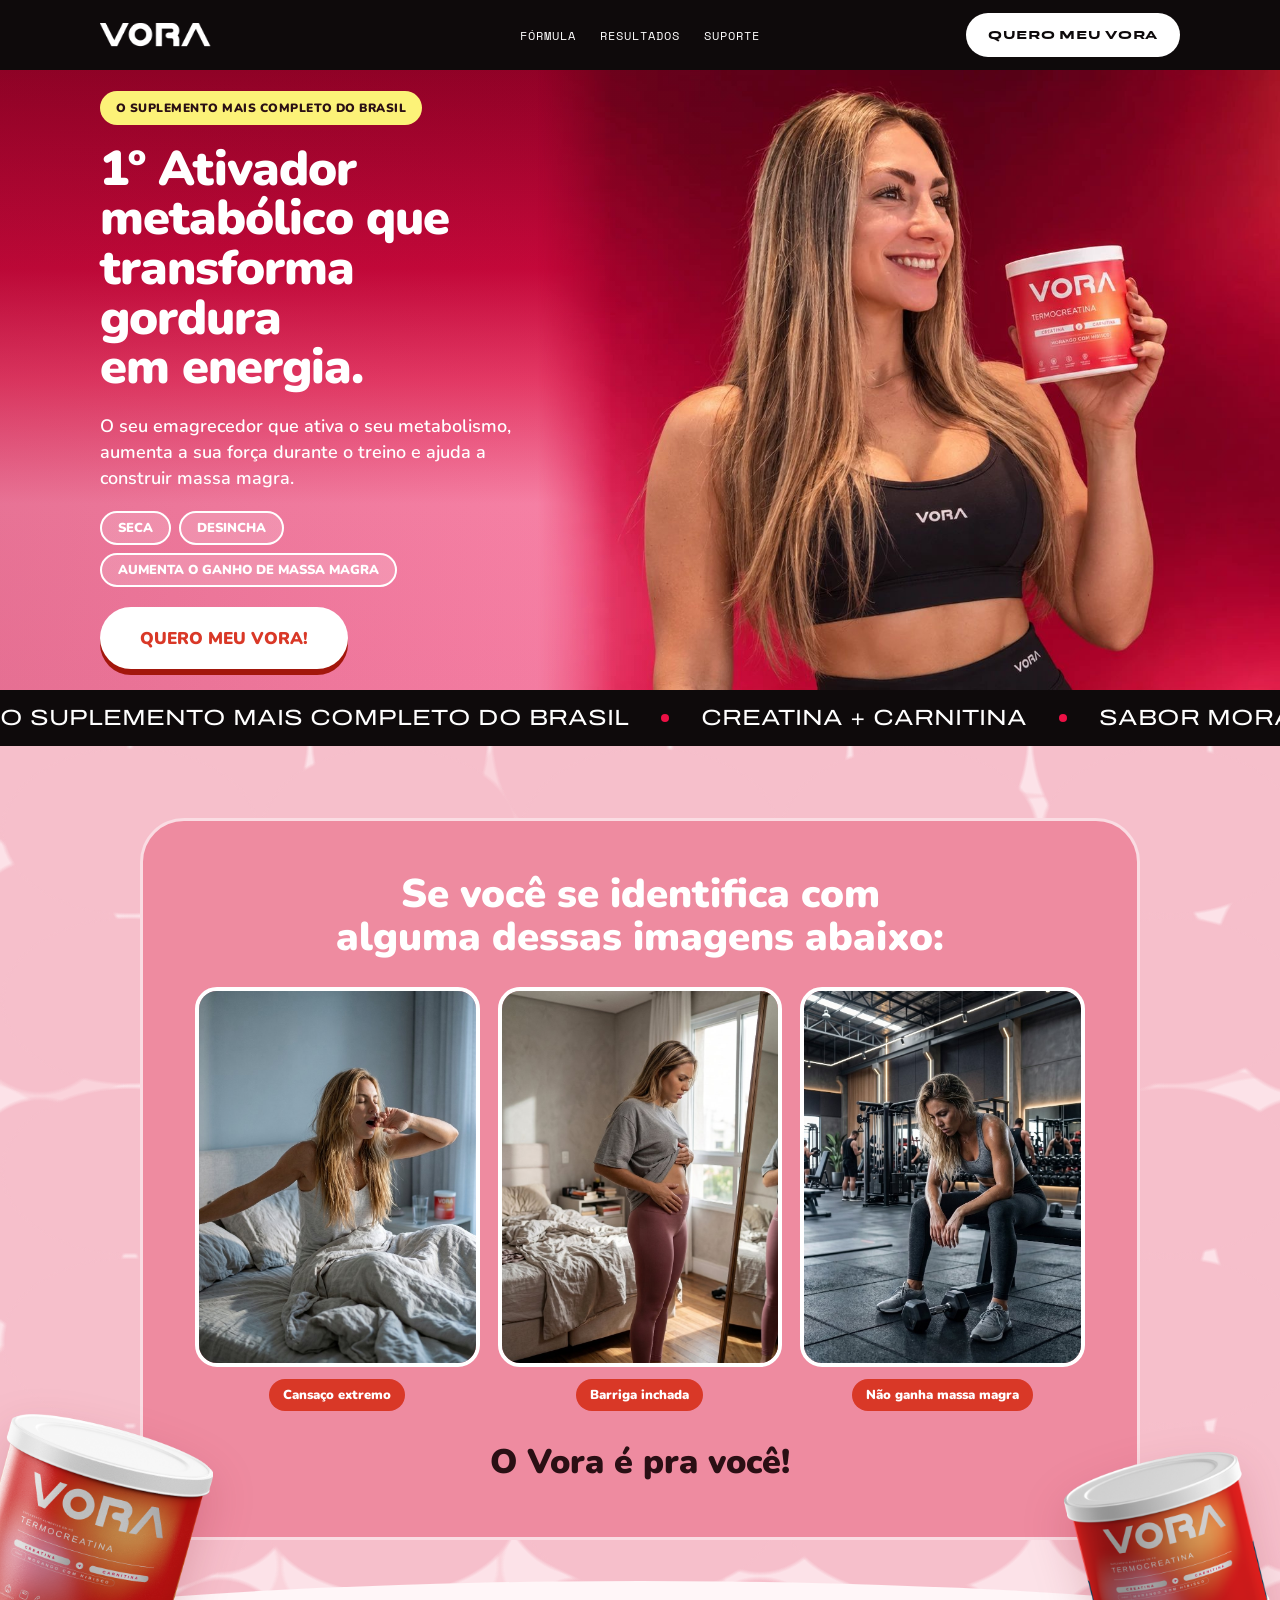
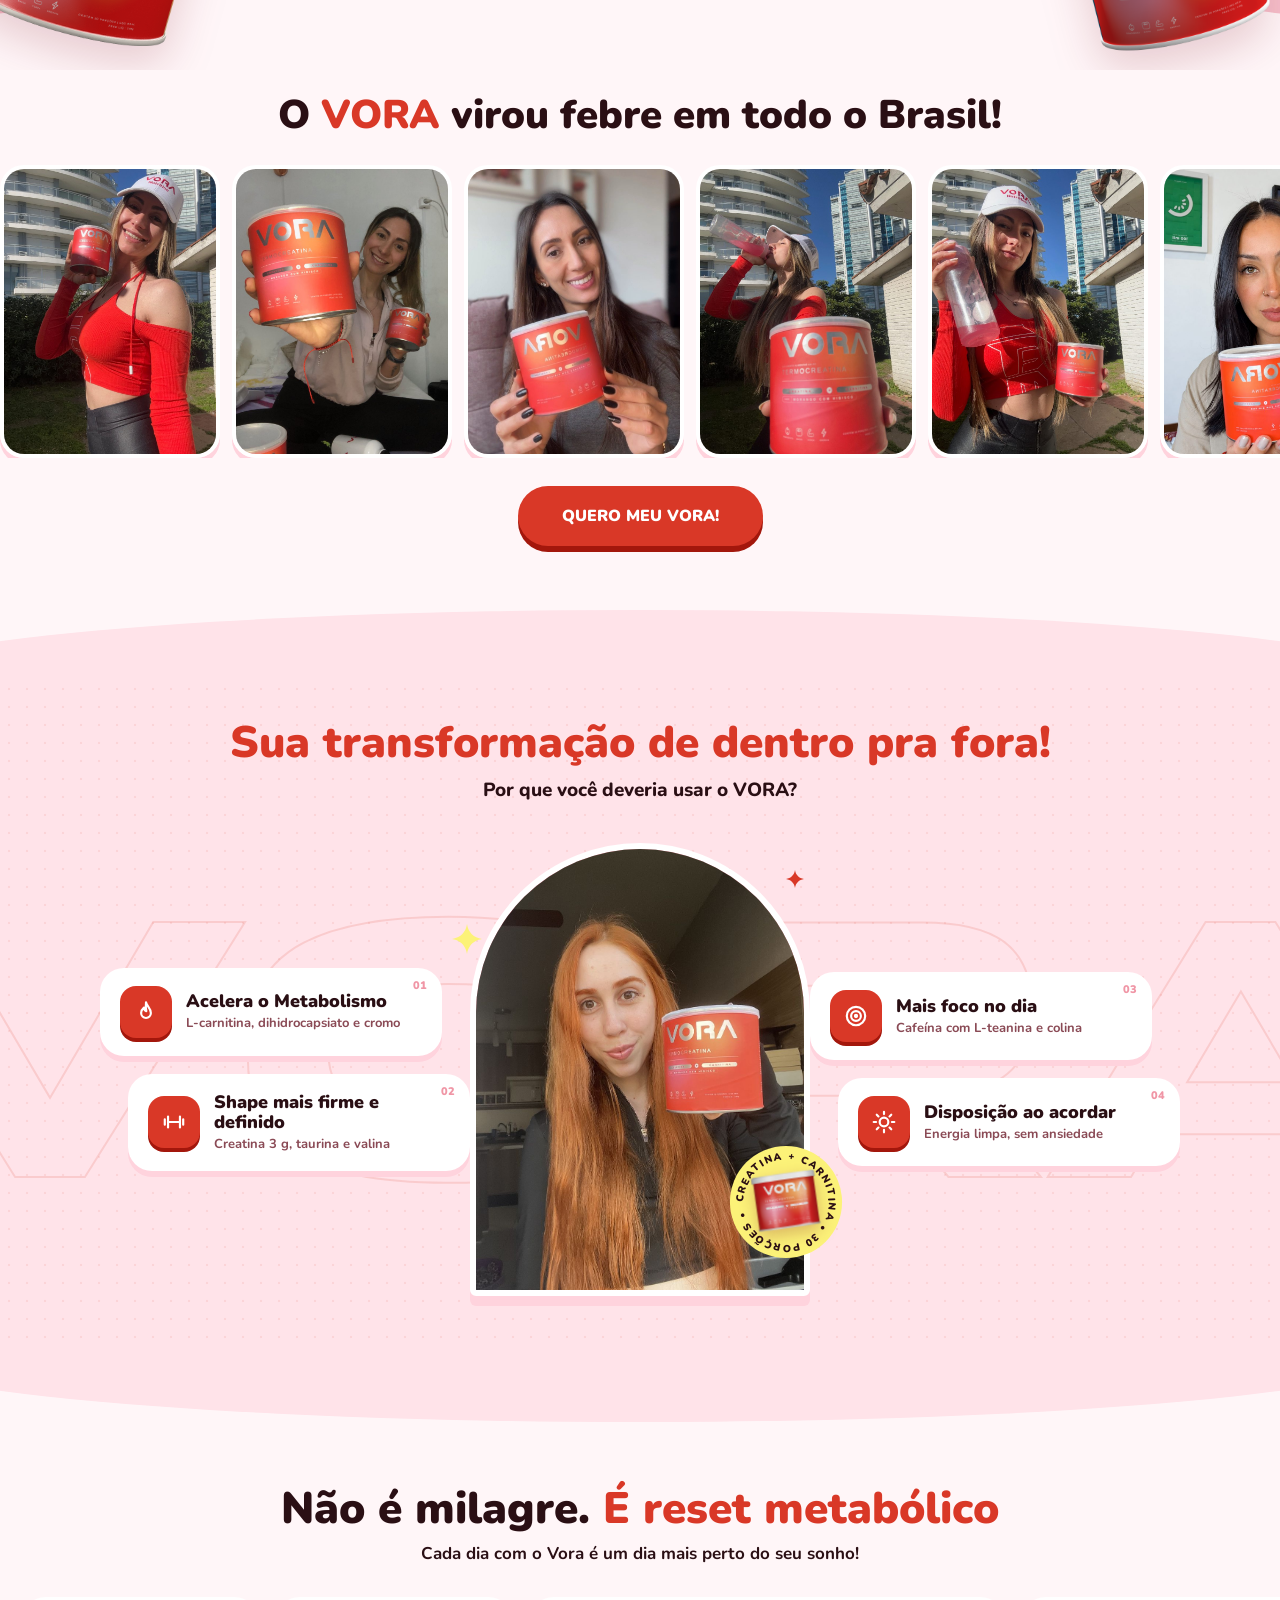
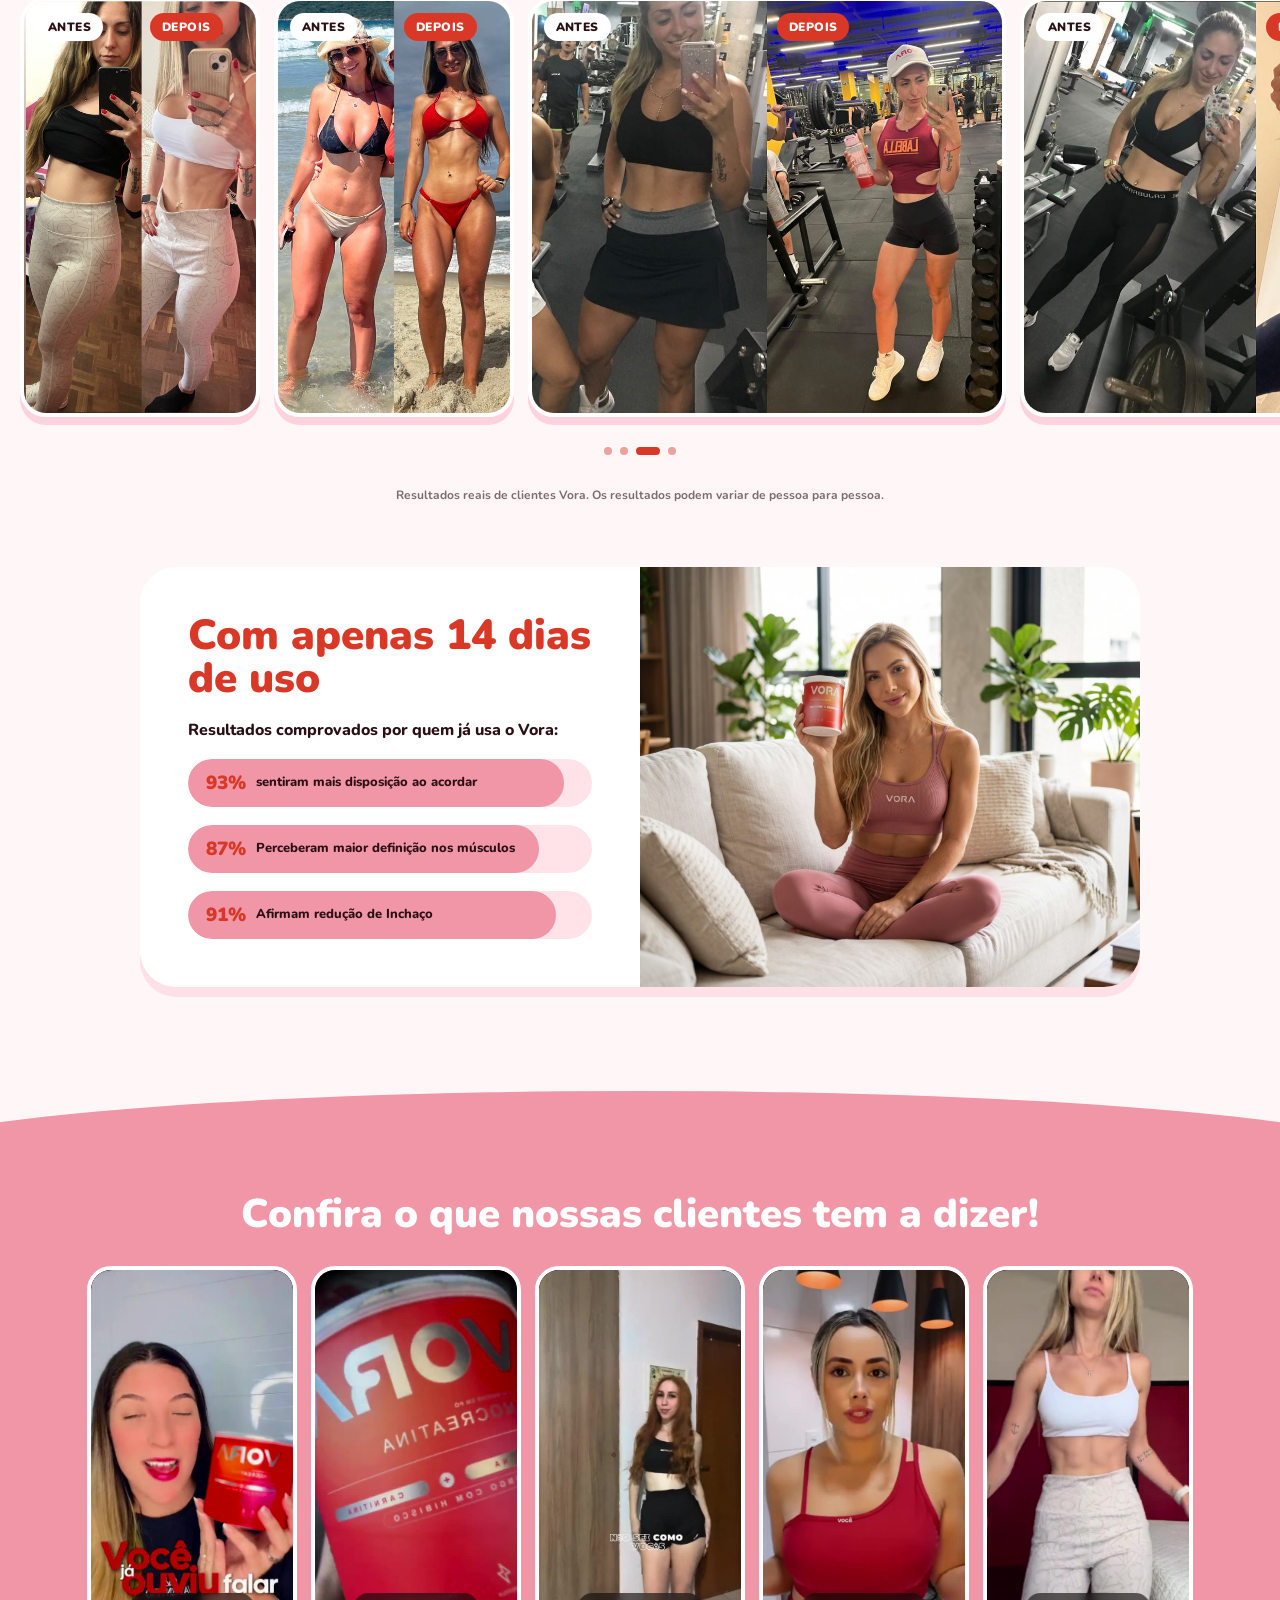
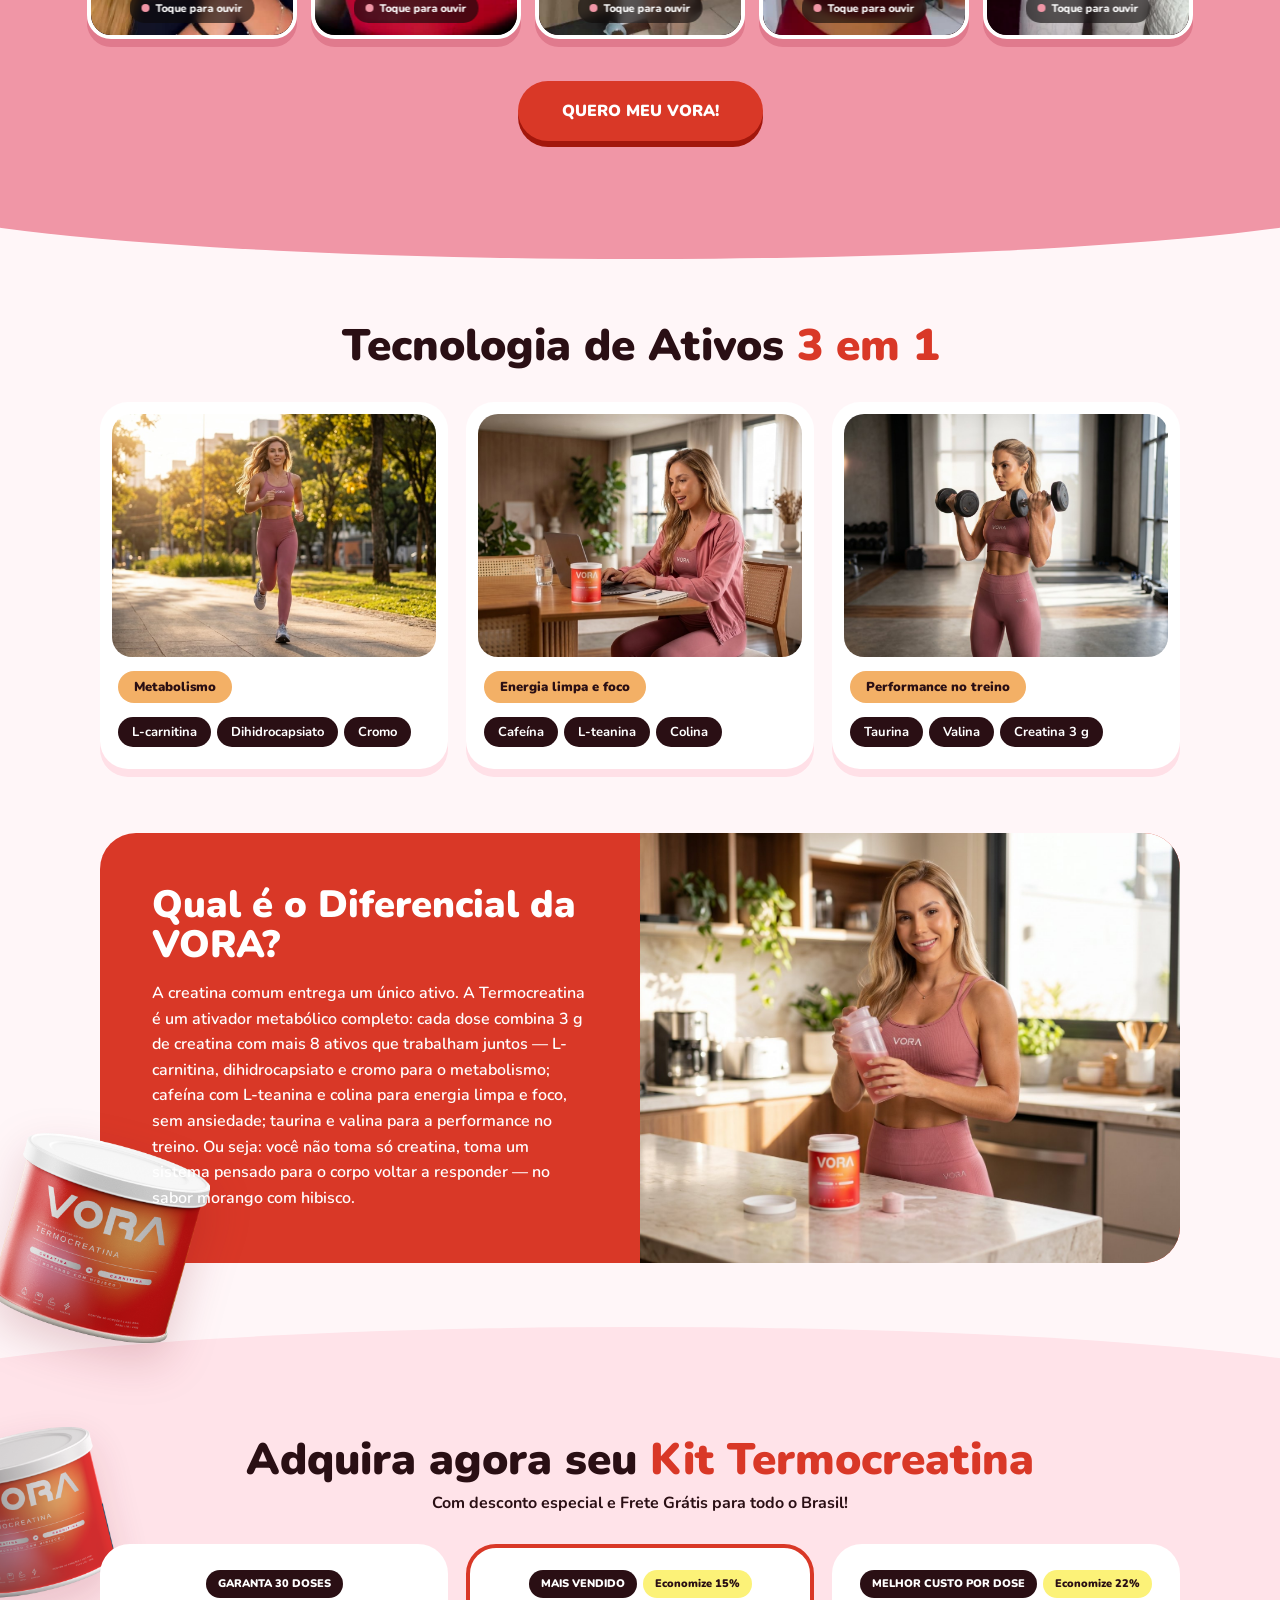
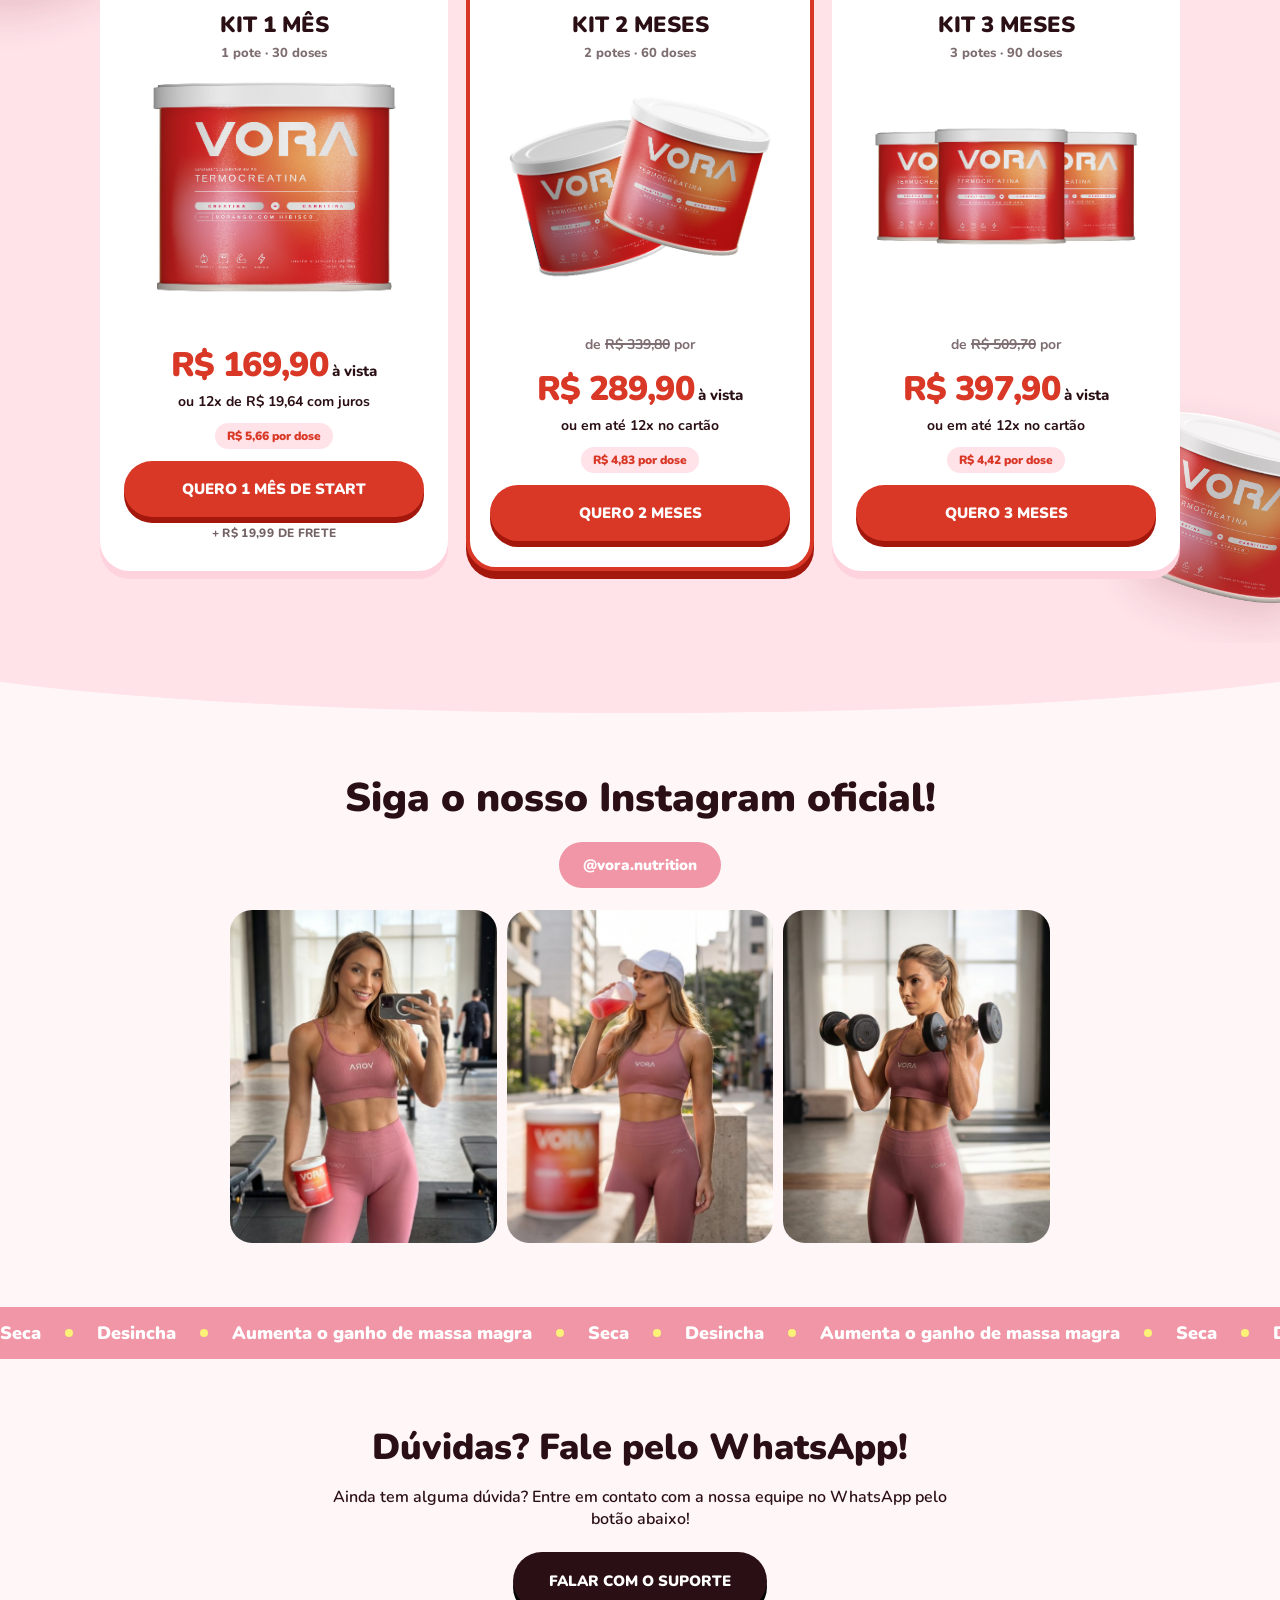
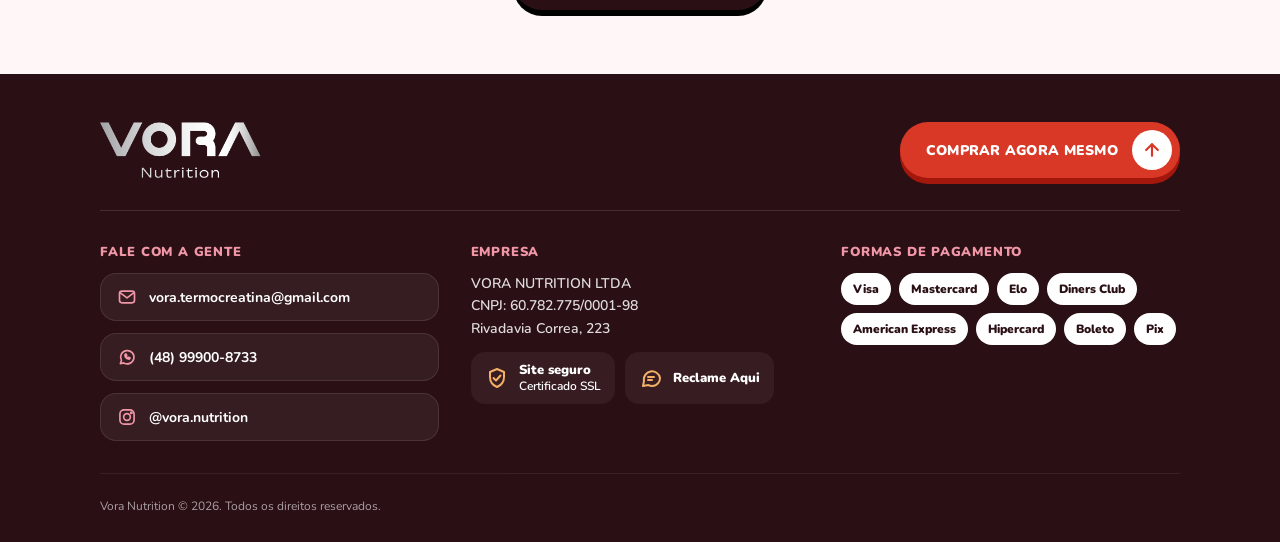
==== index.html @ ae973716 "Novo banner, checkouts e CTA animado Co-Authored-By: Claude Opus 5.5 <noreply@anthropic.com> Claude-" ====
<!DOCTYPE html>
<html lang="pt-BR">
<head>
  <meta charset="utf-8">
  <meta name="viewport" content="width=device-width, initial-scale=1">
  <title>Vora Termocreatina — O suplemento mais completo do Brasil</title>
  <meta name="description" content="Termocreatina Vora: creatina + carnitina, sabor morango com hibisco. Ativador metabólico que transforma gordura em energia. Frete grátis para todo o Brasil.">
  <meta name="theme-color" content="#D93827">
  <meta property="og:title" content="Vora Termocreatina">
  <meta property="og:description" content="1º Ativador metabólico que transforma gordura em energia.">
  <meta property="og:image" content="assets/lp/hero-banner.jpg">
  <meta property="og:type" content="website">
  <link rel="icon" href="assets/logos/vora-vermelho.png">
  <link rel="preconnect" href="https://fonts.googleapis.com">
  <link rel="preconnect" href="https://fonts.gstatic.com" crossorigin>
  <link href="https://fonts.googleapis.com/css2?family=Archivo:wdth,wght@125,300;125,400&family=Nunito:wght@500;600;700;800;900&family=Space+Mono&display=swap" rel="stylesheet">
  <link rel="preload" as="image" href="assets/lp/hero-banner.jpg">
  <link rel="preload" as="font" type="font/otf" href="fonts/Resolve-BoldExt.otf" crossorigin>
  <link rel="stylesheet" href="css/style.css">
</head>
<body>

<!-- 00. Header -->
<header class="header">
  <div class="header__inner">
    <a href="#" class="logo logo--header" aria-label="Vora — início"><img src="assets/logos/vora-vermelho.png" alt=""></a>
    <nav class="header__nav" aria-label="Seções">
      <a href="#ativos">Fórmula</a>
      <a href="#depoimentos">Resultados</a>
      <a href="#whatsapp">Suporte</a>
    </nav>
    <a href="#kit" class="btn header__cta">Quero meu Vora</a>
  </div>
</header>

<main>

<!-- 01. Hero -->
<section class="hero" aria-label="Destaque">
  <div class="hero__card">
    <div class="hero__media">
      <div class="hero__slide is-active" style="--pos:40% top;--pos-m:42% top">
        <img src="assets/lp/hero-banner.jpg" width="1672" height="941" alt="Mulher sorrindo segurando o pote de Vora Termocreatina" fetchpriority="high">
      </div>
    </div>
    <div class="hero__shade"></div>
    <div class="hero__content">
      <span class="pill hero__badge"><span class="badge-full">O suplemento mais completo do Brasil</span><span class="badge-short" aria-hidden="true">O mais completo do Brasil</span></span>
      <h1 class="hero__title">1º Ativador metabólico que transforma <span class="hero__title-hl">gordura em energia.</span></h1>
      <p class="hero__text">O seu emagrecedor que ativa o seu metabolismo, aumenta a sua força durante o treino e ajuda a construir massa magra.</p>
      <div class="hero__chips">
        <span class="pill hero__chip">Seca</span>
        <span class="pill hero__chip">Desincha</span>
        <span class="pill hero__chip">Aumenta o ganho de massa magra</span>
      </div>
      <a href="#kit" class="btn btn--white hero__cta">Quero meu Vora!</a>
      <p class="hero__note">Frete grátis para todo o Brasil</p>
    </div>
  </div>
</section>

<!-- 01b. Faixa de comunicação -->
<div class="marquee marquee--dark" aria-hidden="true">
  <div class="marquee__track" data-marquee>
    <span class="marquee__item">O suplemento mais completo do Brasil</span>
    <span class="marquee__item">Creatina + Carnitina</span>
    <span class="marquee__item">Sabor morango com hibisco</span>
    <span class="marquee__item">Dose única de 15 g</span>
    <span class="marquee__item">30 porções</span>
  </div>
</div>

<!-- 02. Identificação -->
<section class="ident" aria-labelledby="ident-title">
  <img class="float float--front" src="assets/product/lata-inclinada-sm.png" alt="" aria-hidden="true" loading="lazy" style="--r:-18deg;--d:6s;width:clamp(190px, 19vw, 280px);left:-30px;bottom:24px">
  <img class="float float--front" src="assets/product/lata-flutuando-sm.png" alt="" aria-hidden="true" loading="lazy" style="--r:16deg;--d:7s;width:clamp(200px, 20vw, 300px);right:-40px;bottom:18px">
  <div class="ident__card">
    <h2 class="h2" id="ident-title">Se você se identifica com alguma dessas imagens abaixo:</h2>
    <div class="ident__grid">
      <div class="ident__item">
        <div class="ident__photo"><img src="assets/lp/dor-cansada.jpg" alt="Mulher com cansaço extremo" loading="lazy"></div>
        <span class="pill ident__tag">Cansaço extremo</span>
      </div>
      <div class="ident__item">
        <div class="ident__photo"><img src="assets/lp/dor-inchada.jpg" alt="Mulher com a barriga inchada" loading="lazy"></div>
        <span class="pill ident__tag">Barriga inchada</span>
      </div>
      <div class="ident__item">
        <div class="ident__photo"><img src="assets/lp/dor-treino.jpg" alt="Mulher que não ganha massa magra no treino" loading="lazy"></div>
        <span class="pill ident__tag">Não ganha massa magra</span>
      </div>
    </div>
    <span class="ident__hint" aria-hidden="true">Arraste para o lado →</span>
    <p class="ident__cta">O Vora é pra você!</p>
  </div>
  <div class="ident__curve"></div>
</section>

<!-- 02b. Virou febre -->
<section class="fever" aria-labelledby="fever-title">
  <h2 class="h2" id="fever-title">O <span class="accent">VORA</span> virou febre em todo o Brasil!</h2>
  <div class="strip" aria-hidden="true">
    <div class="strip__track" data-marquee>
      <img src="assets/lp/hero.jpg" alt="" loading="lazy">
      <img src="assets/lp/cliente-1.jpg" alt="" loading="lazy">
      <img src="assets/lp/cliente-2.jpg" alt="" loading="lazy">
      <img src="assets/lp/cliente-3.jpg" alt="" loading="lazy">
      <img src="assets/lp/cliente-4.jpg" alt="" loading="lazy">
      <img src="assets/lp/cliente-5.jpg" alt="" loading="lazy">
      <img src="assets/lp/cliente-6.jpg" alt="" loading="lazy">
      <img src="assets/lp/cliente-7.jpg" alt="" loading="lazy">
    </div>
  </div>
  <a href="#kit" class="btn btn--red">Quero meu Vora!</a>
</section>

<!-- 03. Transformação -->
<div class="curve curve--in" style="--curve-color:var(--pink-light)"><div></div></div>
<section class="transf" aria-labelledby="transf-title">
  <span class="transf__word" aria-hidden="true">VORA</span>
  <div class="transf__inner">
    <div class="section-head">
      <h2 class="h2 h2--lg" id="transf-title">Sua transformação de dentro pra fora!</h2>
      <p class="transf__sub">Por que você deveria usar o VORA?</p>
    </div>
    <div class="transf__grid">
      <div class="transf__col transf__col--left">
        <article class="benefit">
          <span class="benefit__icon" aria-hidden="true"><svg viewBox="0 0 24 24" fill="none" stroke="currentColor" stroke-width="2" stroke-linecap="round" stroke-linejoin="round"><path d="M12 3c.4 3.2 4.5 5.4 4.5 10a4.5 4.5 0 0 1-9 0c0-2.3 1.2-3.9 2.6-5.1.2 1.7 1 2.8 2.2 3.3-.7-2.6-.6-5.3-.3-8.2Z"/></svg></span>
          <div class="benefit__body">
            <h3 class="benefit__text">Acelera o Metabolismo</h3>
            <p class="benefit__desc">L-carnitina, dihidrocapsiato e cromo</p>
          </div>
          <span class="benefit__num" aria-hidden="true">01</span>
        </article>
        <article class="benefit">
          <span class="benefit__icon" aria-hidden="true"><svg viewBox="0 0 24 24" fill="none" stroke="currentColor" stroke-width="2" stroke-linecap="round" stroke-linejoin="round"><path d="M6.5 7v10M17.5 7v10M3.5 9.5v5M20.5 9.5v5M6.5 12h11"/></svg></span>
          <div class="benefit__body">
            <h3 class="benefit__text">Shape mais firme e definido</h3>
            <p class="benefit__desc">Creatina 3 g, taurina e valina</p>
          </div>
          <span class="benefit__num" aria-hidden="true">02</span>
        </article>
      </div>
      <div class="transf__visual">
        <div class="transf__photo"><img src="assets/lp/transformacao.jpg" width="900" height="1200" alt="Cliente segurando o pote de Vora Termocreatina" loading="lazy"></div>
        <svg class="transf__seal" viewBox="0 0 120 120" aria-hidden="true">
          <defs><path id="sealPath" d="M60 60m-44 0a44 44 0 1 1 88 0a44 44 0 1 1-88 0"/></defs>
          <circle cx="60" cy="60" r="58" class="transf__seal-bg"/>
          <text class="transf__seal-text"><textPath href="#sealPath">Creatina + Carnitina • 30 porções • </textPath></text>
        </svg>
        <img class="transf__seal-can" src="assets/product/lata-frente-sm.png" alt="" aria-hidden="true" loading="lazy">
        <span class="transf__spark transf__spark--a"><svg viewBox="0 0 24 24" aria-hidden="true"><path d="M12 0c.9 6.6 5.4 11.1 12 12-6.6.9-11.1 5.4-12 12-.9-6.6-5.4-11.1-12-12C6.6 11.1 11.1 6.6 12 0Z"/></svg></span>
        <span class="transf__spark transf__spark--b"><svg viewBox="0 0 24 24" aria-hidden="true"><path d="M12 0c.9 6.6 5.4 11.1 12 12-6.6.9-11.1 5.4-12 12-.9-6.6-5.4-11.1-12-12C6.6 11.1 11.1 6.6 12 0Z"/></svg></span>
      </div>
      <div class="transf__col transf__col--right">
        <article class="benefit">
          <span class="benefit__icon" aria-hidden="true"><svg viewBox="0 0 24 24" fill="none" stroke="currentColor" stroke-width="2" stroke-linecap="round" stroke-linejoin="round"><circle cx="12" cy="12" r="8.5"/><circle cx="12" cy="12" r="4.5"/><circle cx="12" cy="12" r="1" fill="currentColor"/></svg></span>
          <div class="benefit__body">
            <h3 class="benefit__text">Mais foco no dia</h3>
            <p class="benefit__desc">Cafeína com L-teanina e colina</p>
          </div>
          <span class="benefit__num" aria-hidden="true">03</span>
        </article>
        <article class="benefit">
          <span class="benefit__icon" aria-hidden="true"><svg viewBox="0 0 24 24" fill="none" stroke="currentColor" stroke-width="2" stroke-linecap="round" stroke-linejoin="round"><circle cx="12" cy="12" r="4"/><path d="M12 2.5v2.2M12 19.3v2.2M2.5 12h2.2M19.3 12h2.2M5.3 5.3l1.6 1.6M17.1 17.1l1.6 1.6M5.3 18.7l1.6-1.6M17.1 6.9l1.6-1.6"/></svg></span>
          <div class="benefit__body">
            <h3 class="benefit__text">Disposição ao acordar</h3>
            <p class="benefit__desc">Energia limpa, sem ansiedade</p>
          </div>
          <span class="benefit__num" aria-hidden="true">04</span>
        </article>
      </div>
    </div>
  </div>
</section>
<div class="curve curve--out" style="--curve-color:var(--pink-light)"><div></div></div>

<!-- 04. Reset metabólico -->
<section class="reset" aria-labelledby="reset-title">
  <div class="reset__inner">
    <div class="section-head">
      <h2 class="h2 h2--lg" id="reset-title">Não é milagre. <span class="accent">É reset metabólico</span></h2>
      <p class="reset__sub">Cada dia com o Vora é um dia mais perto do seu sonho!</p>
    </div>
    <div class="reset__scroller" data-carousel>
      <div class="reset__row">
        <figure class="ba-card">
          <img src="assets/lp/antes-depois-1.jpg" width="450" height="800" alt="Cliente Vora: antes e depois, foto 1" loading="lazy">
          <span class="pill ba-card__label">Antes</span>
          <span class="pill ba-card__label ba-card__label--after">Depois</span>
        </figure>
        <figure class="ba-card">
          <img src="assets/lp/antes-depois-2.jpg" width="450" height="800" alt="Cliente Vora: antes e depois, foto 2" loading="lazy">
          <span class="pill ba-card__label">Antes</span>
          <span class="pill ba-card__label ba-card__label--after">Depois</span>
        </figure>
        <figure class="ba-card">
          <img src="assets/lp/antes-depois-3.jpg" width="913" height="800" alt="Cliente Vora: antes e depois, foto 3" loading="lazy">
          <span class="pill ba-card__label">Antes</span>
          <span class="pill ba-card__label ba-card__label--after">Depois</span>
        </figure>
        <figure class="ba-card">
          <img src="assets/lp/antes-depois-4.jpg" width="901" height="800" alt="Cliente Vora: antes e depois, foto 4" loading="lazy">
          <span class="pill ba-card__label">Antes</span>
          <span class="pill ba-card__label ba-card__label--after">Depois</span>
        </figure>
      </div>
    </div>
    <div class="carousel-dots" aria-label="Navegar pelos resultados" hidden></div>
    <p class="reset__note">Resultados reais de clientes Vora. Os resultados podem variar de pessoa para pessoa.</p>
  </div>
</section>

<!-- 05. 14 dias -->
<section class="days" aria-labelledby="days-title">
  <div class="days__card">
    <div class="days__text">
      <h2 class="days__title" id="days-title">Com apenas 14 dias de uso</h2>
      <p class="days__sub">Resultados comprovados por quem já usa o Vora:</p>
      <div class="stat" style="--w:93%">
        <div class="stat__fill"></div>
        <div class="stat__body"><span class="stat__pct">93%</span><span class="stat__label">sentiram mais disposição ao acordar</span></div>
      </div>
      <div class="stat" style="--w:87%">
        <div class="stat__fill"></div>
        <div class="stat__body"><span class="stat__pct">87%</span><span class="stat__label">Perceberam maior definição nos músculos</span></div>
      </div>
      <div class="stat" style="--w:91%">
        <div class="stat__fill"></div>
        <div class="stat__body"><span class="stat__pct">91%</span><span class="stat__label">Afirmam redução de Inchaço</span></div>
      </div>
    </div>
    <div class="days__photo"><img src="assets/lp/insta-casa.jpg" alt="Cliente Vora em casa" loading="lazy"></div>
  </div>
</section>

<!-- 06. Depoimentos -->
<div class="spacer-40"></div>
<div class="curve curve--in" style="--curve-color:var(--pink)"><div></div></div>
<section class="testi" id="depoimentos" aria-labelledby="testi-title">
  <h2 class="h2" id="testi-title">Confira o que nossas clientes tem a dizer!</h2>
  <div class="testi__scroller" data-carousel>
    <div class="testi__row">
      <!-- Vídeos em assets/videos/ (MP4 540x960 + capa .jpg). Para trocar, substitua os arquivos ou edite data-src/data-poster. -->
      <div class="video-card" data-src="assets/videos/depoimento-1.mp4" data-poster="assets/videos/depoimento-1.jpg">Depoimento 1</div>
      <div class="video-card" data-src="assets/videos/depoimento-2.mp4" data-poster="assets/videos/depoimento-2.jpg">Depoimento 2</div>
      <div class="video-card" data-src="assets/videos/depoimento-3.mp4" data-poster="assets/videos/depoimento-3.jpg">Depoimento 3</div>
      <div class="video-card" data-src="assets/videos/depoimento-4.mp4" data-poster="assets/videos/depoimento-4.jpg">Depoimento 4</div>
      <div class="video-card" data-src="assets/videos/depoimento-5.mp4" data-poster="assets/videos/depoimento-5.jpg">Depoimento 5</div>
    </div>
  </div>
  <div class="carousel-dots" aria-label="Navegar pelos depoimentos" hidden></div>
  <a href="#kit" class="btn btn--red">Quero meu Vora!</a>
</section>
<div class="curve curve--out" style="--curve-color:var(--pink)"><div></div></div>

<!-- 07. Ativos -->
<section class="ativos" id="ativos" aria-labelledby="ativos-title">
  <div class="ativos__inner">
    <h2 class="h2 h2--lg" id="ativos-title">Tecnologia de Ativos <span class="accent">3 em 1</span></h2>
    <div class="ativos__grid">
      <article class="ativo">
        <div class="ativo__photo"><img src="assets/lp/ativo-metabolismo.jpg" alt="" loading="lazy"></div>
        <h3 class="pill ativo__title">Metabolismo</h3>
        <ul class="ativo__items" role="list" style="list-style:none;margin:0">
          <li class="pill ativo__chip">L-carnitina</li><li class="pill ativo__chip">Dihidrocapsiato</li><li class="pill ativo__chip">Cromo</li>
        </ul>
      </article>
      <article class="ativo">
        <div class="ativo__photo"><img src="assets/lp/ativo-foco.jpg" alt="" loading="lazy"></div>
        <h3 class="pill ativo__title">Energia limpa e foco</h3>
        <ul class="ativo__items" role="list" style="list-style:none;margin:0">
          <li class="pill ativo__chip">Cafeína</li><li class="pill ativo__chip">L-teanina</li><li class="pill ativo__chip">Colina</li>
        </ul>
      </article>
      <article class="ativo">
        <div class="ativo__photo"><img src="assets/lp/ativo-performance.jpg" alt="" loading="lazy"></div>
        <h3 class="pill ativo__title">Performance no treino</h3>
        <ul class="ativo__items" role="list" style="list-style:none;margin:0">
          <li class="pill ativo__chip">Taurina</li><li class="pill ativo__chip">Valina</li><li class="pill ativo__chip">Creatina 3 g</li>
        </ul>
      </article>
    </div>
  </div>
</section>

<!-- 08. Diferencial -->
<section class="dif" aria-labelledby="dif-title">
  <div class="dif__card">
    <div class="dif__text">
      <h2 class="dif__title" id="dif-title">Qual é o Diferencial da VORA?</h2>
      <p class="dif__body">A creatina comum entrega um único ativo. A Termocreatina é um ativador metabólico completo: cada dose combina 3 g de creatina com mais 8 ativos que trabalham juntos — L-carnitina, dihidrocapsiato e cromo para o metabolismo; cafeína com L-teanina e colina para energia limpa e foco, sem ansiedade; taurina e valina para a performance no treino. Ou seja: você não toma só creatina, toma um sistema pensado para o corpo voltar a responder — no sabor morango com hibisco.</p>
    </div>
    <div class="dif__photo"><img src="assets/lp/diferencial.jpg" alt="Mulher com o pote de Vora Termocreatina" loading="lazy"></div>
    <img class="float" src="assets/product/lata-inclinada-sm.png" alt="" aria-hidden="true" loading="lazy" style="--r:-12deg;--d:6.5s;width:220px;left:-110px;bottom:-80px">
  </div>
</section>

<!-- 09. Kit -->
<div class="curve curve--in" style="--curve-color:var(--pink-light)"><div></div></div>
<section class="kit" id="kit" aria-labelledby="kit-title">
  <img class="float" src="assets/product/lata-flutuando-sm.png" alt="" aria-hidden="true" loading="lazy" style="--r:-20deg;--d:7s;width:220px;left:-60px;top:30px;opacity:.9">
  <img class="float" src="assets/product/lata-inclinada-sm.png" alt="" aria-hidden="true" loading="lazy" style="--r:18deg;--d:6s;width:200px;right:-50px;bottom:40px;opacity:.9">
  <div class="kit__inner">
    <div class="section-head kit__head">
      <h2 class="h2 h2--lg" id="kit-title">Adquira agora seu <span class="accent">Kit Termocreatina</span></h2>
      <p class="kit__sub">Com desconto especial e Frete Grátis para todo o Brasil!</p>
    </div>
    <div class="kit__grid" role="radiogroup" aria-label="Escolha seu kit">
      <!-- Links de checkout vêm de js/config.js -->
      <div class="kit-card" data-kit="0" role="radio" aria-checked="false" tabindex="-1">
        <div class="kit-card__tags"><span class="pill kit-card__tag">Garanta 30 doses</span></div>
        <span class="kit-card__name">Kit 1 mês</span>
        <span class="kit-card__units">1 pote · 30 doses</span>
        <div class="kit-card__img"><img src="assets/product/lata-frente-sm.png" alt="1 pote de Vora Termocreatina" loading="lazy"></div>
        <span class="kit-card__from kit-card__from--empty" aria-hidden="true">&nbsp;</span>
        <span class="kit-card__price"><strong>R$ 169,90</strong> à vista</span>
        <span class="kit-card__inst">ou 12x de R$ 19,64 com juros</span>
        <span class="pill kit-card__dose">R$ 5,66 por dose</span>
        <a href="https://seguro.voranutrition.com/dYLv2c4eha" class="btn btn--red" data-field="checkout">Quero 1 mês de start</a>
        <span class="kit-card__ship">+ R$ 19,99 de frete</span>
      </div>
      <div class="kit-card is-selected" data-kit="1" role="radio" aria-checked="true" tabindex="0">
        <div class="kit-card__tags"><span class="pill kit-card__tag">Mais vendido</span><span class="pill kit-card__tag kit-card__tag--off">Economize 15%</span></div>
        <span class="kit-card__name">Kit 2 meses</span>
        <span class="kit-card__units">2 potes · 60 doses</span>
        <div class="kit-card__img"><img src="assets/product/latas-dupla-sm.png" alt="2 potes de Vora Termocreatina" loading="lazy"></div>
        <span class="kit-card__from">de <s>R$ 339,80</s> por</span>
        <span class="kit-card__price"><strong>R$ 289,90</strong> à vista</span>
        <span class="kit-card__inst">ou em até 12x no cartão</span>
        <span class="pill kit-card__dose">R$ 4,83 por dose</span>
        <a href="https://seguro.voranutrition.com/bC7U9XpAsL/3Steps" class="btn btn--red" data-field="checkout">Quero 2 meses</a>
        
      </div>
      <div class="kit-card" data-kit="2" role="radio" aria-checked="false" tabindex="-1">
        <div class="kit-card__tags"><span class="pill kit-card__tag">Melhor custo por dose</span><span class="pill kit-card__tag kit-card__tag--off">Economize 22%</span></div>
        <span class="kit-card__name">Kit 3 meses</span>
        <span class="kit-card__units">3 potes · 90 doses</span>
        <div class="kit-card__img"><img src="assets/product/latas-trio-sm.png" alt="3 potes de Vora Termocreatina" loading="lazy"></div>
        <span class="kit-card__from">de <s>R$ 509,70</s> por</span>
        <span class="kit-card__price"><strong>R$ 397,90</strong> à vista</span>
        <span class="kit-card__inst">ou em até 12x no cartão</span>
        <span class="pill kit-card__dose">R$ 4,42 por dose</span>
        <a href="https://seguro.voranutrition.com/nAbXPTXFGl/3Steps" class="btn btn--red" data-field="checkout">Quero 3 meses</a>
        
      </div>
    </div>
  </div>
</section>
<div class="curve curve--out" style="--curve-color:var(--pink-light)"><div></div></div>

<!-- 10. Instagram -->
<section class="insta" aria-labelledby="insta-title">
  <div class="insta__inner">
    <h2 class="h2" id="insta-title">Siga o nosso Instagram oficial!</h2>
    <a href="#" class="pill insta__handle" data-link="instagram" target="_blank" rel="noopener">@vora</a>
    <div class="insta__grid">
      <div><img src="assets/lp/insta-selfie.jpg" alt="Cliente Vora tirando selfie" loading="lazy"></div>
      <div><img src="assets/lp/insta-rua.jpg" alt="Cliente Vora na rua" loading="lazy"></div>
      <div><img src="assets/lp/ativo-performance.jpg" alt="Cliente Vora treinando" loading="lazy"></div>
    </div>
  </div>
</section>

<!-- 10b. Faixa inferior -->
<div class="marquee marquee--bottom" aria-hidden="true">
  <div class="marquee__track" data-marquee>
    <span class="marquee__item">Seca</span>
    <span class="marquee__item">Desincha</span>
    <span class="marquee__item">Aumenta o ganho de massa magra</span>
  </div>
</div>

<!-- 11. WhatsApp -->
<section class="whats" id="whatsapp" aria-labelledby="whats-title">
  <div class="whats__inner">
    <h2 class="whats__title" id="whats-title">Dúvidas? Fale pelo WhatsApp!</h2>
    <p class="whats__text">Ainda tem alguma dúvida? Entre em contato com a nossa equipe no WhatsApp pelo botão abaixo!</p>
    <a href="#" class="btn btn--dark" data-link="whatsapp" target="_blank" rel="noopener">Falar com o suporte</a>
  </div>
</section>

</main>

<!-- 12. Footer -->
<footer class="footer">
  <div class="footer__top">
    <span class="logo logo--footer" role="img" aria-label="Vora Nutrition"><img src="assets/logos/nutrition-23.png" alt="" loading="lazy"></span>
    <a href="#kit" class="btn footer__buy">Comprar agora mesmo <span class="footer__buy-arrow" aria-hidden="true"><svg viewBox="0 0 24 24" fill="none" stroke="currentColor" stroke-width="2.6" stroke-linecap="round" stroke-linejoin="round"><path d="M12 19V5M5 12l7-7 7 7"/></svg></span></a>
  </div>

  <div class="footer__grid">
    <div class="footer__col">
      <span class="footer__label">Fale com a gente</span>
      <a class="footer__contact" href="mailto:vora.termocreatina@gmail.com" data-link="email">
        <svg viewBox="0 0 24 24" fill="none" stroke="currentColor" stroke-width="2" stroke-linecap="round" stroke-linejoin="round" aria-hidden="true"><rect x="3" y="5" width="18" height="14" rx="3"/><path d="m4 7 8 6 8-6"/></svg>
        <span data-link-text>vora.termocreatina@gmail.com</span>
      </a>
      <a class="footer__contact" href="#" data-link="whatsapp" target="_blank" rel="noopener">
        <svg viewBox="0 0 24 24" fill="none" stroke="currentColor" stroke-width="2" stroke-linecap="round" stroke-linejoin="round" aria-hidden="true"><path d="M4 20l1.3-3.9A8 8 0 1 1 8 19z"/><path d="M9.5 9.5c0 2.8 2.2 5 5 5l1.2-1.2-1.8-1-1 .8a4 4 0 0 1-2-2l.8-1-1-1.8z"/></svg>
        <span data-field="phone">(48) 99900-8733</span>
      </a>
      <a class="footer__contact" href="https://instagram.com/vora.nutrition" data-link="instagram" target="_blank" rel="noopener">
        <svg viewBox="0 0 24 24" fill="none" stroke="currentColor" stroke-width="2" stroke-linecap="round" stroke-linejoin="round" aria-hidden="true"><rect x="3.5" y="3.5" width="17" height="17" rx="5"/><circle cx="12" cy="12" r="4"/><circle cx="17.2" cy="6.8" r=".8" fill="currentColor"/></svg>
        <span data-link-text>@vora.nutrition</span>
      </a>
    </div>

    <div class="footer__col">
      <span class="footer__label">Empresa</span>
      <p class="footer__company">VORA NUTRITION LTDA<br>CNPJ: 60.782.775/0001-98<br>Rivadavia Correa, 223</p>
      <div class="footer__trust">
        <span class="footer__badge">
          <svg viewBox="0 0 24 24" fill="none" stroke="currentColor" stroke-width="2" stroke-linecap="round" stroke-linejoin="round" aria-hidden="true"><path d="M12 3l7 3v5c0 4.5-3 8.3-7 10-4-1.7-7-5.5-7-10V6z"/><path d="m8.5 12 2.5 2.5 4.5-5"/></svg>
          <span><strong>Site seguro</strong> Certificado SSL</span>
        </span>
        <span class="footer__badge">
          <svg viewBox="0 0 24 24" fill="none" stroke="currentColor" stroke-width="2" stroke-linecap="round" stroke-linejoin="round" aria-hidden="true"><path d="M21 12a8 8 0 0 1-11.6 7.1L4 20l1-5A8 8 0 1 1 21 12z"/><path d="M9 11h6M9 14h4"/></svg>
          <span><strong>Reclame Aqui</strong></span>
        </span>
      </div>
    </div>

    <div class="footer__col">
      <span class="footer__label">Formas de pagamento</span>
      <ul class="footer__pays" role="list"><li class="pill footer__pay">Visa</li><li class="pill footer__pay">Mastercard</li><li class="pill footer__pay">Elo</li><li class="pill footer__pay">Diners Club</li><li class="pill footer__pay">American Express</li><li class="pill footer__pay">Hipercard</li><li class="pill footer__pay">Boleto</li><li class="pill footer__pay">Pix</li></ul>
    </div>
  </div>

  <div class="footer__copy">Vora Nutrition © 2026. Todos os direitos reservados.</div>
</footer>

<script src="js/config.js"></script>
<script src="js/main.js"></script>
</body>
</html>
---- css/style.css ----
/* Vora Termocreatina — Landing Page (v5 "Curvas") */

:root {
  --red: #D93827;
  --red-shadow: #A3170C;
  --carmine: #EC1045;
  --pink: #F096A6;
  --pink-mid: #EE8BA0;
  --pink-shadow: #E07A8D;
  --pink-light: #FFE3E9;
  --pink-light-2: #FAD3DB;
  --spot-1: #F6BFCB;
  --spot-2: #FCE2E8;
  --shadow-soft: #FFE0E7;
  --shadow-soft-2: #FFD3DD;
  --page: #FFF6F8;
  --white: #FFFFFF;
  --yellow: #FCF278;
  --orange: #F3B066;
  --ink: #2A0F14;
  --black: #0E0A0B;
  --font-display: "Resolve Ext", "Archivo", Arial, sans-serif;
  --font-wide: "Archivo", Arial, sans-serif;
  --font-mono: "Space Mono", ui-monospace, Menlo, monospace;
  --font-plain: Arimo, Arial, Helvetica, sans-serif;
  --header-h: 70px;
  color-scheme: light;
}

@font-face {
  font-family: "Resolve Ext";
  src: url("../fonts/Resolve-BoldExt.otf") format("opentype");
  font-weight: 700;
  font-style: normal;
  font-display: swap;
}

*, *::before, *::after { box-sizing: border-box; }

html { scroll-behavior: smooth; }

body {
  margin: 0;
  overflow-x: clip;
  background: var(--page);
  font-family: "Nunito", Arial, sans-serif;
  color: var(--ink);
  -webkit-font-smoothing: antialiased;
}

img { display: block; max-width: 100%; }
a { color: inherit; text-decoration: none; }
a:hover { color: var(--red); }
h1, h2, h3, p { margin: 0; }

[id] { scroll-margin-top: var(--header-h); }

.visually-hidden {
  position: absolute; width: 1px; height: 1px; overflow: hidden;
  clip: rect(0 0 0 0); white-space: nowrap;
}

@keyframes vmq { from { transform: translateX(0); } to { transform: translateX(-50%); } }
@keyframes vfloat {
  0%, 100% { transform: translateY(0) rotate(var(--r)); }
  50% { transform: translateY(-18px) rotate(calc(var(--r) + 3deg)); }
}

/* ---------- Shared ---------- */

.pill {
  display: inline-flex;
  align-items: center;
  border-radius: 999px;
  white-space: nowrap;
}

.btn {
  display: inline-flex;
  align-items: center;
  justify-content: center;
  border-radius: 999px;
  font-weight: 900;
  text-transform: uppercase;
  cursor: pointer;
  transition: transform .08s ease, box-shadow .08s ease;
}
.btn--red {
  height: 60px;
  padding: 0 44px;
  background: var(--red);
  color: var(--white);
  font-size: 16px;
  box-shadow: 0 6px 0 var(--red-shadow);
}
.btn--red:hover { color: var(--white); }
.btn--red:active, .btn--white:active { transform: translateY(4px); box-shadow: 0 2px 0 var(--red-shadow); }
.btn--white {
  background: var(--white);
  color: var(--red);
  box-shadow: 0 6px 0 var(--red-shadow);
}
.btn--dark {
  height: 58px;
  padding: 0 36px;
  background: var(--ink);
  color: var(--white);
  font-size: 15px;
  box-shadow: 0 6px 0 #000;
  margin-top: 8px;
}
.btn--dark:hover { color: var(--white); }
.btn--dark:active { transform: translateY(4px); box-shadow: 0 2px 0 #000; }

.h2 {
  font-weight: 900;
  font-size: clamp(26px, 3.6vw, 40px);
  line-height: 1.08;
  text-wrap: balance;
}
.h2--lg {
  font-size: clamp(28px, 4vw, 44px);
  line-height: 1.05;
}
.accent { color: var(--red); }

.section-head {
  display: flex;
  flex-direction: column;
  gap: 10px;
  text-align: center;
  align-items: center;
}

/* Curved separators */
.curve {
  background: var(--page);
  line-height: 0;
  overflow: hidden;
}
.curve > div {
  height: 70px;
  margin: 0 -10%;
  background: var(--curve-color);
}
.curve--in > div { border-radius: 50% 50% 0 0 / 100% 100% 0 0; }
.curve--out > div { border-radius: 0 0 50% 50% / 0 0 100% 100%; }

/* Floating tubs (decorative, desktop only) */
.float {
  position: absolute;
  z-index: 1;
  pointer-events: none;
  filter: drop-shadow(0 18px 22px rgba(120, 10, 30, .18));
  animation: vfloat var(--d) ease-in-out infinite;
  display: none;
}
@media (min-width: 1000px) { .float { display: block; } }
/* In front of the card, but placed only over its empty bottom corners */
.float--front { z-index: 3; }

/* Marquees */
.marquee {
  color: var(--white);
  overflow: hidden;
  display: flex;
  align-items: center;
}
.marquee--dark { background: var(--black); height: 56px; }
.marquee--dark .marquee__track { animation-duration: 40s; }
.marquee--dark .marquee__item {
  font-family: var(--font-wide);
  font-variation-settings: "wdth" 125;
  font-stretch: 125%;
  font-weight: 400;
  font-size: 22px;
  text-transform: uppercase;
  gap: 32px;
  padding-right: 32px;
}
.marquee--dark .marquee__item::after { background: var(--carmine); }
@media (max-width: 760px) {
  .marquee--dark { height: 46px; }
  .marquee--dark .marquee__item { font-size: 16px; gap: 22px; padding-right: 22px; }
}
.marquee--bottom { background: var(--pink); height: 52px; }
.marquee__track {
  display: flex;
  width: max-content;
  animation: vmq 32s linear infinite;
}
.marquee__item {
  display: inline-flex;
  align-items: center;
  gap: 24px;
  padding-right: 24px;
  font-weight: 900;
  font-size: 14px;
  white-space: nowrap;
}
.marquee--bottom .marquee__item { font-size: 18px; }
.marquee__item::after {
  content: "";
  width: 8px;
  height: 8px;
  border-radius: 8px;
  background: var(--yellow);
}

/* ---------- Header ---------- */

.header {
  position: sticky;
  top: env(safe-area-inset-top, 0px);
  z-index: 20;
  background: var(--black);
  color: var(--white);
}
.header__inner {
  max-width: 1120px;
  margin: 0 auto;
  padding: 0 20px;
  height: var(--header-h);
  display: grid;
  grid-template-columns: 1fr auto 1fr;
  align-items: center;
  gap: 20px;
}
.header__nav {
  display: flex;
  gap: 24px;
  font-family: var(--font-mono);
  font-size: 12px;
  letter-spacing: .08em;
  text-transform: uppercase;
}
.header__nav a:hover { color: var(--pink); }
.header__cta {
  justify-self: end;
  height: 44px;
  padding: 0 22px;
  background: var(--white);
  color: var(--black);
  font-family: var(--font-display);
  font-weight: 700;
  font-size: 12px;
  letter-spacing: .06em;
}
.header__cta:hover { color: var(--red); }

/* Logos are square PNGs with padding — cropped via an overflow box */
.logo {
  display: inline-block;
  position: relative;
  overflow: hidden;
  flex-shrink: 0;
}
.logo img { position: absolute; max-width: none; }
.logo--header { width: 112px; height: 24px; }
.logo--header img { width: 193px; left: -41px; top: -86px; filter: brightness(0) invert(1); }
.logo--footer { width: 162px; height: 56px; }
.logo--footer img { width: 280px; left: -59px; top: -113px; }

/* Phones: logo + CTA only */
@media (max-width: 760px) {
  :root { --header-h: 58px; }
  .header__inner { grid-template-columns: 1fr auto; padding: 0 16px; gap: 12px; }
  .header__nav { display: none; }
  .header__cta { height: 36px; padding: 0 14px; font-size: 10px; white-space: nowrap; }
  .logo--header { width: 93px; height: 20px; }
  .logo--header img { width: 161px; left: -34px; top: -72px; }
}

/* ---------- 01 Hero ---------- */

/* Full-bleed: the banner spans the whole page width, no outer margin or rounded corners */
.hero { padding: 0; }
.hero__card {
  position: relative;
  margin: 0 auto;
  overflow: hidden;
  background: var(--carmine);
  color: var(--white);
}
.hero__media {
  position: relative;
  aspect-ratio: 4 / 3;
}
.hero__slide {
  position: absolute;
  inset: 0;
  opacity: 0;
  transition: opacity .9s ease;
}
.hero__slide.is-active { opacity: 1; }
.hero__slide img {
  width: 100%;
  height: 100%;
  object-fit: cover;
  object-position: var(--pos, 70% center);
}
.hero__shade { display: none; }
.hero__content {
  position: relative;
  padding: 26px 22px 32px;
  display: flex;
  flex-direction: column;
  gap: 16px;
}
.hero__badge {
  align-self: flex-start;
  height: 30px;
  padding: 0 14px;
  background: var(--yellow);
  color: var(--ink);
  font-weight: 900;
  font-size: 11px;
  text-transform: uppercase;
  white-space: normal;
}
.hero__title {
  font-weight: 900;
  font-size: 32px;
  line-height: 1.04;
  letter-spacing: -.02em;
  text-wrap: balance;
}
.hero__text {
  font-size: 16px;
  font-weight: 600;
  line-height: 1.45;
  text-wrap: pretty;
}
.hero__chips { display: flex; flex-wrap: wrap; gap: 6px; }
.hero__chip {
  height: 30px;
  padding: 0 14px;
  border: 2px solid var(--white);
  font-weight: 900;
  font-size: 12px;
  text-transform: uppercase;
}
.hero__cta {
  display: flex;
  height: 58px;
  font-size: 16px;
}

@media (min-width: 1000px) {
  .hero {
    /* Text lines up with the header's 1120px container on wide screens */
    --hero-gutter: max(56px, calc((100vw - 1120px) / 2 + 20px));
  }
  .hero__card {
    min-height: 620px;
    display: flex;
    align-items: center;
  }
  /* Photo sits on the right at full height (never crops the head); its left edge
     fades into a gradient sampled from the photo's own backdrop */
  .hero__card {
    --hh: clamp(600px, 44vw, 760px);
    height: var(--hh);
    background: linear-gradient(180deg, #920127 0%, #C7083B 32%, #E93B68 50%, #FB85AA 70%, #F981A7 100%);
  }
  .hero__media {
    position: absolute;
    inset: 0 0 0 auto;
    width: min(58%, calc(var(--hh) * 1.777));
    aspect-ratio: auto;
    -webkit-mask-image: linear-gradient(90deg, transparent 0, #000 10%);
    mask-image: linear-gradient(90deg, transparent 0, #000 10%);
  }
  .hero__shade {
    display: block;
    position: absolute;
    inset: 0;
    pointer-events: none;
    background: linear-gradient(90deg, rgba(120, 10, 30, var(--shade, .15)) 0%, rgba(120, 10, 30, 0) 60%);
    transition: background .9s;
  }
  .hero__content {
    padding: 56px 56px 56px var(--hero-gutter);
    max-width: calc(min(560px, 46vw) - 56px + var(--hero-gutter));
    gap: 20px;
  }
  .hero__badge {
    height: 34px;
    padding: 0 16px;
    font-size: 12px;
    letter-spacing: .04em;
  }
  .hero__title {
    font-size: clamp(32px, 3.8vw, 52px);
    line-height: 1.02;
  }
  .hero__text { font-size: 18px; }
  .hero__chips { gap: 8px; }
  .hero__chip {
    height: 34px;
    padding: 0 16px;
    font-size: 13px;
    background: rgba(255, 255, 255, .18);
  }
  .hero__cta {
    align-self: flex-start;
    display: inline-flex;
    height: 62px;
    padding: 0 40px;
    font-size: 17px;
  }
}

/* Hero CTA: soft pulse ring + light sweep to draw the eye */
.hero__cta { position: relative; overflow: hidden; isolation: isolate; animation: ctaPulse 2.2s ease-out infinite; }
.hero__cta::after {
  content: "";
  position: absolute;
  inset: 0 auto 0 -60%;
  width: 45%;
  background: linear-gradient(100deg, transparent, rgba(255, 255, 255, .0) 20%, rgba(255, 210, 220, .75) 50%, transparent 80%);
  transform: skewX(-20deg);
  animation: ctaShine 3.2s ease-in-out infinite;
  pointer-events: none;
  z-index: -1;
}
.hero__cta:hover { transform: translateY(-2px) scale(1.03); }
@keyframes ctaPulse {
  0% { box-shadow: 0 6px 0 var(--red-shadow), 0 0 0 0 rgba(255, 255, 255, .7); }
  70% { box-shadow: 0 6px 0 var(--red-shadow), 0 0 0 16px rgba(255, 255, 255, 0); }
  100% { box-shadow: 0 6px 0 var(--red-shadow), 0 0 0 0 rgba(255, 255, 255, 0); }
}
@keyframes ctaShine {
  0%, 55% { left: -60%; }
  100% { left: 130%; }
}
@media (prefers-reduced-motion: reduce) {
  .hero__cta, .hero__cta::after { animation: none; }
}

/* Mobile first fold: full-screen photo of the model, copy overlaid at the bottom.
   Header + hero + black marquee fill exactly one screen. */
.hero__note { display: none; }
@media (max-width: 999px) {
  .hero__card {
    height: calc(100vh - var(--header-h) - 46px);
    height: calc(100svh - var(--header-h) - 46px);
    min-height: 540px;
    max-height: 860px;
    display: flex;
    flex-direction: column;
    justify-content: flex-end;
    background: #9E0A2C;
  }
  /* Photo band at the top, wide enough to keep the model and the tub in frame */
  .hero__media { position: absolute; inset: 0 0 auto 0; height: min(124vw, 74%); aspect-ratio: auto; }
  .hero__slide img { object-position: var(--pos-m, 60% center); }
  .hero__shade {
    display: block;
    position: absolute;
    inset: 0;
    pointer-events: none;
    background:
      linear-gradient(180deg, rgba(14, 10, 11, .35) 0%, rgba(14, 10, 11, 0) 16%),
      linear-gradient(180deg, rgba(158, 10, 44, 0) 34%, rgba(158, 10, 44, .62) 54%, rgba(150, 8, 40, .94) 72%, #8E0827 100%);
  }
  .hero__content {
    padding: 0 20px 22px;
    gap: 12px;
  }
  .hero__badge {
    height: 26px;
    padding: 0 12px;
    font-size: 10px;
    letter-spacing: .06em;
    white-space: nowrap;
  }
  .hero__title {
    font-size: clamp(27px, 8.4vw, 40px);
    line-height: 1;
    letter-spacing: -.025em;
    text-shadow: 0 2px 18px rgba(80, 0, 20, .35);
  }
  .hero__title-hl { color: var(--yellow); }
  .hero__text {
    font-size: 15px;
    line-height: 1.4;
    max-width: 34ch;
    opacity: .95;
  }
  .hero__chips { display: none; }
  .hero__cta { height: 56px; margin-top: 6px; font-size: 16px; }
  .hero__note {
    display: flex;
    align-items: center;
    justify-content: center;
    gap: 8px;
    font-size: 12px;
    font-weight: 800;
    letter-spacing: .04em;
    text-transform: uppercase;
    opacity: .9;
  }
  .hero__note::before {
    content: "";
    width: 6px;
    height: 6px;
    border-radius: 6px;
    background: var(--yellow);
  }
}
.badge-short { display: none; }
/* Narrow phones: shorter badge copy so it always stays on one line */
@media (max-width: 380px) {
  .badge-full { display: none; }
  .badge-short { display: inline; }
}
/* Very narrow screens */
@media (max-width: 340px) {
  .hero__note { font-size: 10.5px; letter-spacing: .02em; white-space: nowrap; }
  .header__cta { padding: 0 12px; font-size: 9.5px; }
  .logo--header { width: 80px; height: 17px; }
  .logo--header img { width: 138px; left: -29px; top: -62px; }
}
/* Short phones: drop the paragraph so the model keeps the space */
@media (max-width: 999px) and (max-height: 700px) {
  .hero__text { display: none; }
}

/* ---------- 02 Identificação ---------- */

.ident {
  position: relative;
  overflow: hidden;
  padding: 72px 14px 130px;
  background-color: var(--pink-light-2);
  background-image:
    radial-gradient(closest-side, var(--spot-1) 96%, transparent 100%),
    radial-gradient(closest-side, var(--spot-1) 96%, transparent 100%),
    radial-gradient(closest-side, var(--spot-2) 96%, transparent 100%);
  background-size: 260px 170px, 180px 240px, 220px 140px;
  background-position: 0 0, 130px 110px, 60px 190px;
}
.ident__card {
  position: relative;
  z-index: 2;
  max-width: 1000px;
  margin: 0 auto;
  border-radius: 44px;
  background: var(--pink-mid);
  border: 3px solid rgba(255, 255, 255, .7);
  padding: clamp(26px, 5vw, 52px);
  display: flex;
  flex-direction: column;
  gap: 28px;
  align-items: center;
  text-align: center;
}
.ident__card .h2 { color: var(--white); max-width: 620px; }
.ident__grid {
  display: grid;
  grid-template-columns: repeat(3, minmax(0, 1fr));
  gap: clamp(8px, 2vw, 18px);
  width: 100%;
}
.ident__item { display: flex; flex-direction: column; gap: 12px; align-items: center; }
.ident__photo {
  width: 100%;
  aspect-ratio: 3 / 4;
  border-radius: 22px;
  overflow: hidden;
  border: 4px solid var(--white);
}
.ident__photo img { width: 100%; height: 100%; object-fit: cover; }
.ident__tag {
  min-height: 32px;
  padding: 4px 14px;
  background: var(--red);
  color: var(--white);
  font-weight: 900;
  font-size: clamp(10px, 1.4vw, 13px);
  white-space: normal;
}
.ident__cta {
  font-weight: 900;
  font-size: clamp(24px, 3vw, 34px);
  color: var(--ink);
}
.ident__curve {
  position: absolute;
  left: -15%;
  right: -15%;
  bottom: -1px;
  height: 90px;
  background: var(--page);
  border-radius: 50% 50% 0 0 / 100% 100% 0 0;
  pointer-events: none;
}

/* ---------- 02b Febre ---------- */

.fever {
  padding: 24px 0 64px;
  display: flex;
  flex-direction: column;
  gap: 28px;
  align-items: center;
}
.fever .h2 { padding: 0 20px; text-align: center; }
.strip { width: 100%; overflow: hidden; }
.strip__track {
  display: flex;
  gap: 12px;
  width: max-content;
  animation: vmq 40s linear infinite;
}
.strip__track img {
  width: 220px;
  aspect-ratio: 3 / 4;
  object-fit: cover;
  border-radius: 24px;
  border: 4px solid var(--white);
  box-shadow: 0 6px 0 var(--shadow-soft-2);
  flex-shrink: 0;
}

/* ---------- 03 Transformação ---------- */

.transf {
  position: relative;
  overflow: hidden;
  padding: 40px 14px 56px;
  background-color: var(--pink-light);
  /* Fine dot texture */
  background-image: radial-gradient(rgba(217, 56, 39, .09) 1.3px, transparent 1.6px);
  background-size: 18px 18px;
}
/* Giant outlined brand word behind the photo */
.transf__word {
  position: absolute;
  left: 50%;
  top: 54%;
  transform: translate(-50%, -50%);
  font-family: var(--font-display);
  font-weight: 700;
  font-size: clamp(120px, 30vw, 420px);
  line-height: 1;
  letter-spacing: -.02em;
  color: transparent;
  -webkit-text-stroke: 2px rgba(217, 56, 39, .14);
  pointer-events: none;
  user-select: none;
  white-space: nowrap;
}
.transf__inner {
  position: relative;
  max-width: 1080px;
  margin: 0 auto;
  display: flex;
  flex-direction: column;
  gap: 40px;
  align-items: center;
}
.transf .h2 { color: var(--red); }
.transf__sub { font-size: 19px; font-weight: 800; }
.transf__grid {
  display: grid;
  grid-template-columns: 1fr minmax(260px, 340px) 1fr;
  gap: 28px;
  width: 100%;
  align-items: center;
}
.transf__col { display: flex; flex-direction: column; gap: 18px; }
/* Stagger: outer cards step toward the photo */
.transf__col--left .benefit:nth-child(2) { margin-left: 28px; margin-right: -28px; }
.transf__col--right .benefit:nth-child(1) { margin-left: -28px; margin-right: 28px; }

.benefit {
  position: relative;
  background: var(--white);
  border-radius: 24px;
  padding: 18px 20px;
  display: flex;
  align-items: center;
  gap: 14px;
  box-shadow: 0 6px 0 var(--shadow-soft-2);
  transition: transform .2s ease, box-shadow .2s ease;
}
.benefit:hover { transform: translateY(-3px); box-shadow: 0 9px 0 var(--shadow-soft-2); }
.benefit__icon {
  flex-shrink: 0;
  display: grid;
  place-items: center;
  width: 52px;
  height: 52px;
  border-radius: 16px;
  background: var(--red);
  color: var(--white);
  box-shadow: 0 4px 0 var(--red-shadow);
}
.benefit__icon svg { width: 26px; height: 26px; }
.benefit__body { display: flex; flex-direction: column; gap: 3px; min-width: 0; }
.benefit__text { margin: 0; font-weight: 900; font-size: 18px; line-height: 1.15; }
.benefit__desc { font-size: 13px; font-weight: 700; color: #8A4A55; line-height: 1.3; }
.benefit__num {
  position: absolute;
  top: 10px;
  right: 14px;
  font-size: 11px;
  font-weight: 900;
  color: var(--pink);
  letter-spacing: .06em;
}

.transf__visual { position: relative; }
.transf__photo {
  width: 100%;
  aspect-ratio: 3 / 4;
  border-radius: 999px 999px 36px 36px;
  overflow: hidden;
  background: var(--pink);
  border: 6px solid var(--white);
  box-shadow: 0 10px 0 var(--shadow-soft-2);
}
.transf__photo img { width: 100%; height: 100%; object-fit: cover; object-position: center 35%; }

/* Rotating seal with the can in the middle */
.transf__seal {
  position: absolute;
  right: -34px;
  bottom: 36px;
  width: 116px;
  height: 116px;
  animation: spin 22s linear infinite;
}
.transf__seal-bg { fill: var(--yellow); }
.transf__seal-text {
  font-family: "Nunito", Arial, sans-serif;
  font-weight: 900;
  font-size: 10.5px;
  letter-spacing: .14em;
  text-transform: uppercase;
  fill: var(--ink);
}
.transf__seal-can {
  position: absolute;
  right: -10px;
  bottom: 66px;
  width: 68px;
  transform: rotate(-8deg);
  filter: drop-shadow(0 6px 8px rgba(120, 10, 30, .25));
  pointer-events: none;
}
@keyframes spin { to { transform: rotate(360deg); } }

.transf__spark { position: absolute; color: var(--yellow); pointer-events: none; }
.transf__spark svg { display: block; width: 100%; height: 100%; fill: currentColor; }
.transf__spark--a { width: 30px; height: 30px; left: -18px; top: 18%; animation: twinkle 3.2s ease-in-out infinite; }
.transf__spark--b { width: 18px; height: 18px; right: 6px; top: 6%; color: var(--red); animation: twinkle 2.6s ease-in-out .8s infinite; }
@keyframes twinkle { 0%, 100% { transform: scale(1) rotate(0); opacity: 1; } 50% { transform: scale(.7) rotate(20deg); opacity: .6; } }

/* Tablet & phone: photo first, cards in a 2x2 grid */
@media (max-width: 900px) {
  .transf__grid { grid-template-columns: 1fr 1fr; gap: 14px; align-items: stretch; }
  .transf__visual { grid-column: 1 / -1; order: -1; width: min(78%, 340px); justify-self: center; margin-bottom: 18px; }
  .transf__col { display: contents; }
  .transf__col--left .benefit:nth-child(2),
  .transf__col--right .benefit:nth-child(1) { margin: 0; }
  .benefit { flex-direction: column; align-items: flex-start; padding: 16px; gap: 12px; }
  .benefit__icon { width: 44px; height: 44px; border-radius: 14px; }
  .benefit__icon svg { width: 22px; height: 22px; }
  .benefit__text { font-size: 16px; }
  .benefit__desc { font-size: 12px; }
  .transf__seal { right: -22px; bottom: 24px; width: 96px; height: 96px; }
  .transf__seal-can { right: -2px; bottom: 50px; width: 56px; }
  .transf__word { top: 34%; font-size: 44vw; }
}
@media (max-width: 340px) {
  .transf__grid { grid-template-columns: 1fr; }
}

/* ---------- 04 Reset ---------- */

.reset { padding: 64px 14px; }
.reset__inner {
  max-width: 900px;
  margin: 0 auto;
  display: flex;
  flex-direction: column;
  gap: 32px;
  align-items: center;
}
.reset__sub { font-size: 17px; font-weight: 700; }
.reset__inner { max-width: 1080px; }
.reset__scroller {
  position: relative;
  /* Full-bleed row inside the centered column */
  width: 100vw;
  max-width: 100vw;
  align-self: center;
  overflow-x: auto;
  scroll-snap-type: x mandatory;
  scroll-padding: 0 20px;
  scrollbar-width: none;
  padding: 0 20px 10px;
}
.reset__scroller::-webkit-scrollbar { display: none; }
.reset__row {
  display: flex;
  gap: 14px;
  width: max-content;
  margin: 0 auto;
}
.ba-card {
  position: relative;
  margin: 0;
  height: 420px;
  flex-shrink: 0;
  border-radius: 26px;
  overflow: hidden;
  border: 4px solid var(--white);
  box-shadow: 0 8px 0 var(--shadow-soft-2);
  scroll-snap-align: center;
  background: var(--pink-light);
}
.ba-card img { height: 100%; width: auto; max-width: none; object-fit: cover; }
.ba-card__label {
  position: absolute;
  top: 12px;
  left: 12px;
  height: 28px;
  padding: 0 12px;
  font-weight: 900;
  font-size: 12px;
  letter-spacing: .04em;
  text-transform: uppercase;
  background: var(--white);
  color: var(--ink);
}
.ba-card__label--after { left: calc(50% + 10px); background: var(--red); color: var(--white); }
.reset__note { font-size: 12px; font-weight: 700; opacity: .6; text-align: center; }

/* Shared carousel dots (depoimentos, antes e depois) */
.carousel-dots { display: flex; justify-content: center; gap: 8px; }
.carousel-dots[hidden] { display: none; }
.carousel-dot {
  width: 8px;
  height: 8px;
  padding: 0;
  border: none;
  border-radius: 999px;
  background: var(--dot, var(--pink));
  opacity: .45;
  cursor: pointer;
  transition: width .25s, opacity .25s;
}
.carousel-dot.is-active { width: 24px; opacity: 1; }
.carousel-dot:focus-visible { outline: 2px solid var(--ink); outline-offset: 3px; }
.testi .carousel-dots { --dot: var(--white); margin-top: -14px; }
.reset .carousel-dots { --dot: var(--red); margin-top: -12px; }

/* ---------- 05 14 dias ---------- */

.days { padding: 0 14px 64px; }
.days__card {
  max-width: 1000px;
  margin: 0 auto;
  border-radius: 36px;
  background: var(--white);
  overflow: hidden;
  display: grid;
  grid-template-columns: repeat(auto-fit, minmax(min(100%, 320px), 1fr));
  box-shadow: 0 10px 0 var(--shadow-soft);
}
.days__text {
  padding: clamp(26px, 5vw, 48px);
  display: flex;
  flex-direction: column;
  gap: 18px;
  justify-content: center;
}
.days__title {
  font-weight: 900;
  font-size: clamp(28px, 4vw, 42px);
  line-height: 1.02;
  color: var(--red);
}
.days__sub { font-size: 16px; font-weight: 800; }
.stat {
  position: relative;
  height: 48px;
  border-radius: 999px;
  background: var(--pink-light);
  overflow: hidden;
}
.stat__fill {
  position: absolute;
  inset: 0 auto 0 0;
  width: var(--w);
  border-radius: 999px;
  background: var(--pink);
}
.stat__body {
  position: relative;
  height: 100%;
  display: flex;
  align-items: center;
  gap: 10px;
  padding: 0 18px;
}
.stat__pct { font-weight: 900; font-size: 19px; color: var(--red); }
.stat__label { font-size: 13px; font-weight: 800; line-height: 1.15; }
.days__photo { min-height: 400px; }
.days__photo img { width: 100%; height: 100%; object-fit: cover; }

/* ---------- 06 Depoimentos ---------- */

.spacer-40 { height: 40px; }
.testi {
  padding: 32px 0 48px;
  background: var(--pink);
  display: flex;
  flex-direction: column;
  gap: 30px;
  align-items: center;
}
.testi .h2 { padding: 0 20px; text-align: center; color: var(--white); }
.testi__scroller {
  position: relative;
  width: 100%;
  overflow-x: auto;
  padding: 0 16px 12px;
  scroll-snap-type: x mandatory;
  scroll-padding: 0 16px;
  overscroll-behavior-x: contain;
  -webkit-overflow-scrolling: touch;
  scrollbar-width: none;
}
.testi__scroller::-webkit-scrollbar { display: none; }
.testi__row {
  display: flex;
  gap: 14px;
  justify-content: center;
  min-width: max-content;
  margin: 0 auto;
}
.video-card {
  position: relative;
  width: 210px;
  aspect-ratio: 9 / 16;
  border-radius: 24px;
  background: var(--white);
  border: 4px solid var(--white);
  box-shadow: 0 8px 0 var(--pink-shadow);
  overflow: hidden;
  display: flex;
  align-items: center;
  justify-content: center;
  text-align: center;
  padding: 16px;
  color: var(--pink-shadow);
  font-weight: 800;
  font-size: 13px;
  flex-direction: column;
  gap: 12px;
  scroll-snap-align: center;
  flex-shrink: 0;
}
/* Placeholder play icon (hidden once a real video is loaded) */
.video-card::before {
  content: "";
  width: 56px;
  height: 56px;
  border-radius: 50%;
  background: var(--pink-light);
}
.video-card::after {
  content: "";
  position: absolute;
  top: 50%;
  left: 50%;
  width: 0;
  height: 0;
  margin: -24px 0 0 -6px;
  border-style: solid;
  border-width: 9px 0 9px 15px;
  border-color: transparent transparent transparent var(--pink-shadow);
}
.video-card.has-video { padding: 0; background: var(--ink); }
.video-card.has-video::before, .video-card.has-video::after { display: none; }
.video-card video { cursor: pointer; }
.video-card__sound {
  position: absolute;
  left: 50%;
  bottom: 12px;
  transform: translateX(-50%);
  display: inline-flex;
  align-items: center;
  gap: 6px;
  height: 30px;
  padding: 0 12px;
  border: none;
  border-radius: 999px;
  background: rgba(14, 10, 11, .62);
  color: var(--white);
  font: 800 11px/1 "Nunito", Arial, sans-serif;
  white-space: nowrap;
  cursor: pointer;
  backdrop-filter: blur(4px);
}
.video-card__sound::before {
  content: "";
  width: 8px;
  height: 8px;
  border-radius: 8px;
  background: var(--pink);
}
.video-card__sound.is-on { background: var(--red); }
.video-card__sound.is-on::before { background: var(--yellow); }
.video-card__sound:focus-visible { outline: 2px solid var(--white); outline-offset: 2px; }
@media (max-width: 640px) {
  .video-card { width: min(64vw, 240px); }
}
.video-card video {
  position: absolute;
  inset: 0;
  width: 100%;
  height: 100%;
  object-fit: cover;
  border-radius: 20px;
}

/* ---------- 07 Ativos ---------- */

.ativos { padding: 64px 14px; }
.ativos__inner {
  max-width: 1080px;
  margin: 0 auto;
  display: flex;
  flex-direction: column;
  gap: 32px;
}
.ativos .h2 { text-align: center; }
.ativos__grid {
  display: grid;
  grid-template-columns: repeat(auto-fit, minmax(min(100%, 280px), 1fr));
  gap: 18px;
}
.ativo {
  display: flex;
  flex-direction: column;
  gap: 14px;
  background: var(--white);
  border-radius: 28px;
  padding: 12px 12px 22px;
  box-shadow: 0 8px 0 var(--shadow-soft);
}
.ativo__photo { aspect-ratio: 4 / 3; border-radius: 20px; overflow: hidden; }
.ativo__photo img { width: 100%; height: 100%; object-fit: cover; }
.ativo__title {
  align-self: flex-start;
  height: 32px;
  padding: 0 16px;
  margin: 0 6px;
  background: var(--orange);
  color: var(--ink);
  font-weight: 900;
  font-size: 13px;
}
.ativo__items { display: flex; flex-wrap: wrap; gap: 6px; padding: 0 6px; }
.ativo__chip {
  height: 30px;
  padding: 0 14px;
  background: var(--ink);
  color: var(--white);
  font-size: 13px;
  font-weight: 700;
}

/* ---------- 08 Diferencial ---------- */

.dif { padding: 0 14px 64px; }
.dif__card {
  position: relative;
  max-width: 1080px;
  margin: 0 auto;
  border-radius: 36px;
  background: var(--red);
  color: var(--white);
  display: grid;
  grid-template-columns: repeat(auto-fit, minmax(min(100%, 320px), 1fr));
}
.dif__text {
  position: relative;
  z-index: 2;
  padding: clamp(26px, 5vw, 52px);
  display: flex;
  flex-direction: column;
  gap: 16px;
  justify-content: center;
}
.dif__title {
  font-weight: 900;
  font-size: clamp(26px, 3.4vw, 38px);
  line-height: 1.06;
}
.dif__body {
  font-size: 16px;
  font-weight: 600;
  line-height: 1.6;
  text-wrap: pretty;
}
.dif__photo {
  min-height: 380px;
  border-radius: 0 36px 36px 0;
  overflow: hidden;
}
.dif__photo img { width: 100%; height: 100%; object-fit: cover; }
/* When the grid stacks (single column), the photo sits below the text */
@media (max-width: 667px) {
  .dif__photo { border-radius: 0 0 36px 36px; }
}

/* ---------- 09 Kit ---------- */

.kit {
  position: relative;
  overflow: hidden;
  padding: 40px 14px 72px;
  background: var(--pink-light);
}
.kit__inner {
  position: relative;
  z-index: 2;
  max-width: 1080px;
  margin: 0 auto;
  display: flex;
  flex-direction: column;
  gap: 30px;
}
.kit__head { gap: 8px; }
.kit__sub { font-size: 16px; font-weight: 700; }
.kit__grid {
  display: grid;
  grid-template-columns: repeat(auto-fit, minmax(min(100%, 280px), 1fr));
  gap: 18px;
  align-items: stretch;
}
.kit-card {
  cursor: pointer;
  display: flex;
  flex-direction: column;
  gap: 12px;
  align-items: center;
  text-align: center;
  background: var(--white);
  border-radius: 30px;
  padding: 22px 20px 26px;
  border: 4px solid var(--white);
  box-shadow: 0 8px 0 var(--shadow-soft-2);
  transition: border-color .2s, box-shadow .2s;
}
.kit-card.is-selected {
  border-color: var(--red);
  box-shadow: 0 8px 0 var(--red-shadow);
}
.kit-card:focus-visible { outline: 3px solid var(--ink); outline-offset: 4px; }
.kit-card__tags { display: flex; gap: 6px; flex-wrap: wrap; justify-content: center; }
.kit-card__tag {
  height: 28px;
  padding: 0 12px;
  font-size: 11px;
  font-weight: 900;
  background: var(--ink);
  color: var(--white);
  text-transform: uppercase;
}
.kit-card__tag--off { background: var(--yellow); color: var(--ink); text-transform: none; }
.kit-card__name { font-weight: 900; font-size: 22px; text-transform: uppercase; }
.kit-card__img {
  width: 100%;
  aspect-ratio: 4 / 3;
  overflow: hidden;
  display: flex;
  align-items: center;
  justify-content: center;
}
.kit-card__img img { width: 90%; max-height: 100%; object-fit: contain; }
.kit-card__units { margin-top: -8px; font-size: 13px; font-weight: 800; opacity: .6; }
.kit-card__from { margin-top: auto; font-size: 14px; font-weight: 700; opacity: .6; min-height: 1.3em; }
.kit-card__from s { text-decoration-thickness: 2px; }
.kit-card__price { font-size: 15px; font-weight: 800; }
.kit-card__price strong { font-size: 34px; font-weight: 900; color: var(--red); letter-spacing: -.02em; }
.kit-card__inst { margin-top: -8px; font-size: 14px; font-weight: 700; }
.kit-card__dose {
  height: 26px;
  padding: 0 12px;
  background: var(--pink-light);
  color: var(--red);
  font-size: 12px;
  font-weight: 900;
}
.kit-card__ship { margin-top: -4px; font-size: 12px; font-weight: 800; opacity: .65; text-transform: uppercase; letter-spacing: .03em; }
.kit-card .btn--red {
  width: 100%;
  height: 56px;
  padding: 0;
  font-size: 15px;
}

/* ---------- 10 Instagram ---------- */

.insta { padding: 64px 14px; }
.insta__inner {
  max-width: 1080px;
  margin: 0 auto;
  display: flex;
  flex-direction: column;
  gap: 22px;
  align-items: center;
  text-align: center;
}
.insta__handle {
  height: 46px;
  padding: 0 24px;
  background: var(--pink);
  color: var(--white);
  font-weight: 900;
  font-size: 15px;
}
.insta__handle:hover { color: var(--white); background: var(--red); }
.insta__grid {
  display: grid;
  grid-template-columns: repeat(3, minmax(0, 1fr));
  gap: 10px;
  width: 100%;
  max-width: 820px;
}
.insta__grid div { aspect-ratio: 4 / 5; border-radius: 22px; overflow: hidden; }
.insta__grid img { width: 100%; height: 100%; object-fit: cover; }

/* ---------- 11 WhatsApp ---------- */

.whats { padding: 64px 14px; }
.whats__inner {
  max-width: 640px;
  margin: 0 auto;
  display: flex;
  flex-direction: column;
  gap: 14px;
  align-items: center;
  text-align: center;
}
.whats__title { font-weight: 900; font-size: clamp(26px, 3.4vw, 36px); }
.whats__text { font-size: 16px; font-weight: 600; }

/* ---------- 12 Footer ---------- */

.footer { background: var(--ink); color: var(--white); padding: 48px 20px 28px; }
.footer__top,
.footer__grid,
.footer__copy { max-width: 1080px; margin: 0 auto; }
.footer__top {
  display: flex;
  flex-wrap: wrap;
  gap: 20px;
  align-items: center;
  justify-content: space-between;
  padding-bottom: 32px;
  border-bottom: 1px solid rgba(255, 255, 255, .12);
}
.footer__buy {
  height: 56px;
  padding: 0 8px 0 26px;
  gap: 14px;
  background: var(--red);
  color: var(--white);
  font-size: 14px;
  letter-spacing: .02em;
  box-shadow: 0 6px 0 var(--red-shadow);
}
.footer__buy:hover { color: var(--white); }
.footer__buy:active { transform: translateY(4px); box-shadow: 0 2px 0 var(--red-shadow); }
.footer__buy-arrow {
  display: grid;
  place-items: center;
  width: 40px;
  height: 40px;
  border-radius: 50%;
  background: var(--white);
  color: var(--red);
}
.footer__buy-arrow svg { width: 20px; height: 20px; }
.footer__grid {
  display: grid;
  grid-template-columns: repeat(auto-fit, minmax(min(100%, 240px), 1fr));
  gap: 32px;
  padding: 32px 0;
}
.footer__col { display: flex; flex-direction: column; gap: 12px; font-size: 14px; font-weight: 600; min-width: 0; }
.footer__label { font-weight: 900; color: var(--pink); font-size: 13px; text-transform: uppercase; letter-spacing: .06em; }
.footer__contact {
  display: flex;
  align-items: center;
  gap: 12px;
  min-height: 48px;
  padding: 0 16px;
  border-radius: 16px;
  background: rgba(255, 255, 255, .06);
  border: 1px solid rgba(255, 255, 255, .1);
  font-weight: 700;
  overflow-wrap: anywhere;
  transition: background .2s, border-color .2s;
}
.footer__contact:hover { color: var(--white); background: rgba(240, 150, 166, .16); border-color: var(--pink); }
.footer__contact svg { flex-shrink: 0; width: 20px; height: 20px; color: var(--pink); }
.footer__company { line-height: 1.6; opacity: .85; }
.footer__trust { display: flex; flex-wrap: wrap; gap: 10px; }
.footer__badge {
  display: inline-flex;
  align-items: center;
  gap: 10px;
  padding: 10px 14px;
  border-radius: 14px;
  background: rgba(255, 255, 255, .06);
  font-size: 12px;
  line-height: 1.25;
}
.footer__badge strong { display: block; font-size: 13px; font-weight: 900; }
.footer__badge svg { flex-shrink: 0; width: 24px; height: 24px; color: var(--orange); }
.footer__pays { display: flex; flex-wrap: wrap; gap: 8px; margin: 0; padding: 0; list-style: none; }
.footer__pay {
  height: 32px;
  padding: 0 12px;
  background: var(--white);
  color: var(--ink);
  font-size: 12px;
  font-weight: 900;
}
.footer__copy {
  padding-top: 24px;
  border-top: 1px solid rgba(255, 255, 255, .12);
  font-size: 12px;
  opacity: .6;
}
@media (max-width: 640px) {
  .footer { padding: 40px 16px 24px; }
  .footer__top { flex-direction: column; text-align: center; }
  .footer__buy { width: 100%; justify-content: space-between; }
  .footer__copy { text-align: center; }
}

/* ---------- Mobile refinements (sections 02, 04, 05) ---------- */

@media (max-width: 640px) {
  /* Section titles sized for phones */
  .h2 { font-size: clamp(22px, 6.6vw, 28px); }
  .h2--lg { font-size: clamp(24px, 7.4vw, 30px); }

  /* 02 Identificação: bigger photos in a swipeable row, tag on the photo */
  .ident { padding: 44px 12px 96px; }
  .ident__card {
    border-radius: 32px;
    padding: 28px 0 26px;
    gap: 20px;
  }
  .ident__card .h2 { padding: 0 22px; max-width: 340px; }
  .ident__grid {
    display: flex;
    gap: 12px;
    overflow-x: auto;
    scroll-snap-type: x mandatory;
    scroll-padding: 0 22px;
    padding: 0 22px 6px;
    scrollbar-width: none;
  }
  .ident__grid::-webkit-scrollbar { display: none; }
  .ident__item {
    position: relative;
    flex: 0 0 68%;
    max-width: 240px;
    scroll-snap-align: start;
  }
  .ident__photo { border-radius: 24px; }
  .ident__tag {
    position: absolute;
    left: 12px;
    right: 12px;
    bottom: 12px;
    justify-content: center;
    min-height: 34px;
    font-size: clamp(11px, 3.4vw, 13px);
    text-align: center;
    box-shadow: 0 4px 0 var(--red-shadow);
  }
  .ident__hint {
    display: block;
    font-size: 12px;
    font-weight: 800;
    color: var(--white);
    opacity: .9;
    margin-top: -6px;
  }
  .ident__cta { font-size: clamp(22px, 6.6vw, 28px); }

  /* 04 Reset: tidy headline break, smaller labels */
  .reset { padding: 48px 16px; }
  .reset__inner { gap: 24px; }
  .reset .accent { display: block; }
  .reset__sub { font-size: 15px; max-width: 30ch; }
  .reset__scroller { padding: 0 16px 10px; scroll-padding: 0 16px; }
  .ba-card { height: min(440px, 112vw); border-radius: 22px; }
  .ba-card__label { top: 10px; left: 10px; height: 24px; padding: 0 10px; font-size: 10px; }
  .ba-card__label--after { left: calc(50% + 8px); }

  /* 05 14 dias: photo on top, stats as number + label with a thin bar */
  .days { padding: 0 12px 48px; }
  .days__card { border-radius: 30px; }
  .days__photo { order: -1; min-height: 0; aspect-ratio: 4 / 3; }
  .days__text { padding: 24px 22px 28px; gap: 16px; }
  .days__title { font-size: clamp(26px, 7.6vw, 32px); }
  .days__sub { font-size: 15px; }
  .stat {
    height: auto;
    background: none;
    overflow: visible;
    border-radius: 0;
    padding-bottom: 16px;
  }
  .stat::after {
    content: "";
    position: absolute;
    left: 0;
    right: 0;
    bottom: 0;
    height: 8px;
    border-radius: 999px;
    background: var(--pink-light);
  }
  .stat__fill { inset: auto auto 0 0; height: 8px; z-index: 1; }
  .stat__body { padding: 0; gap: 12px; align-items: center; }
  .stat__pct { font-size: clamp(26px, 7.6vw, 30px); line-height: 1; min-width: 2.3em; }
  .stat__label { font-size: 14px; line-height: 1.3; }
}
.ident__hint { display: none; }
@media (max-width: 640px) { .ident__hint { display: block; } }

/* ---------- Reduced motion ---------- */

@media (prefers-reduced-motion: reduce) {
  html { scroll-behavior: auto; }
  .marquee__track, .strip__track, .float, .transf__seal, .transf__spark { animation: none; }
  .hero__slide { transition: none; }
}
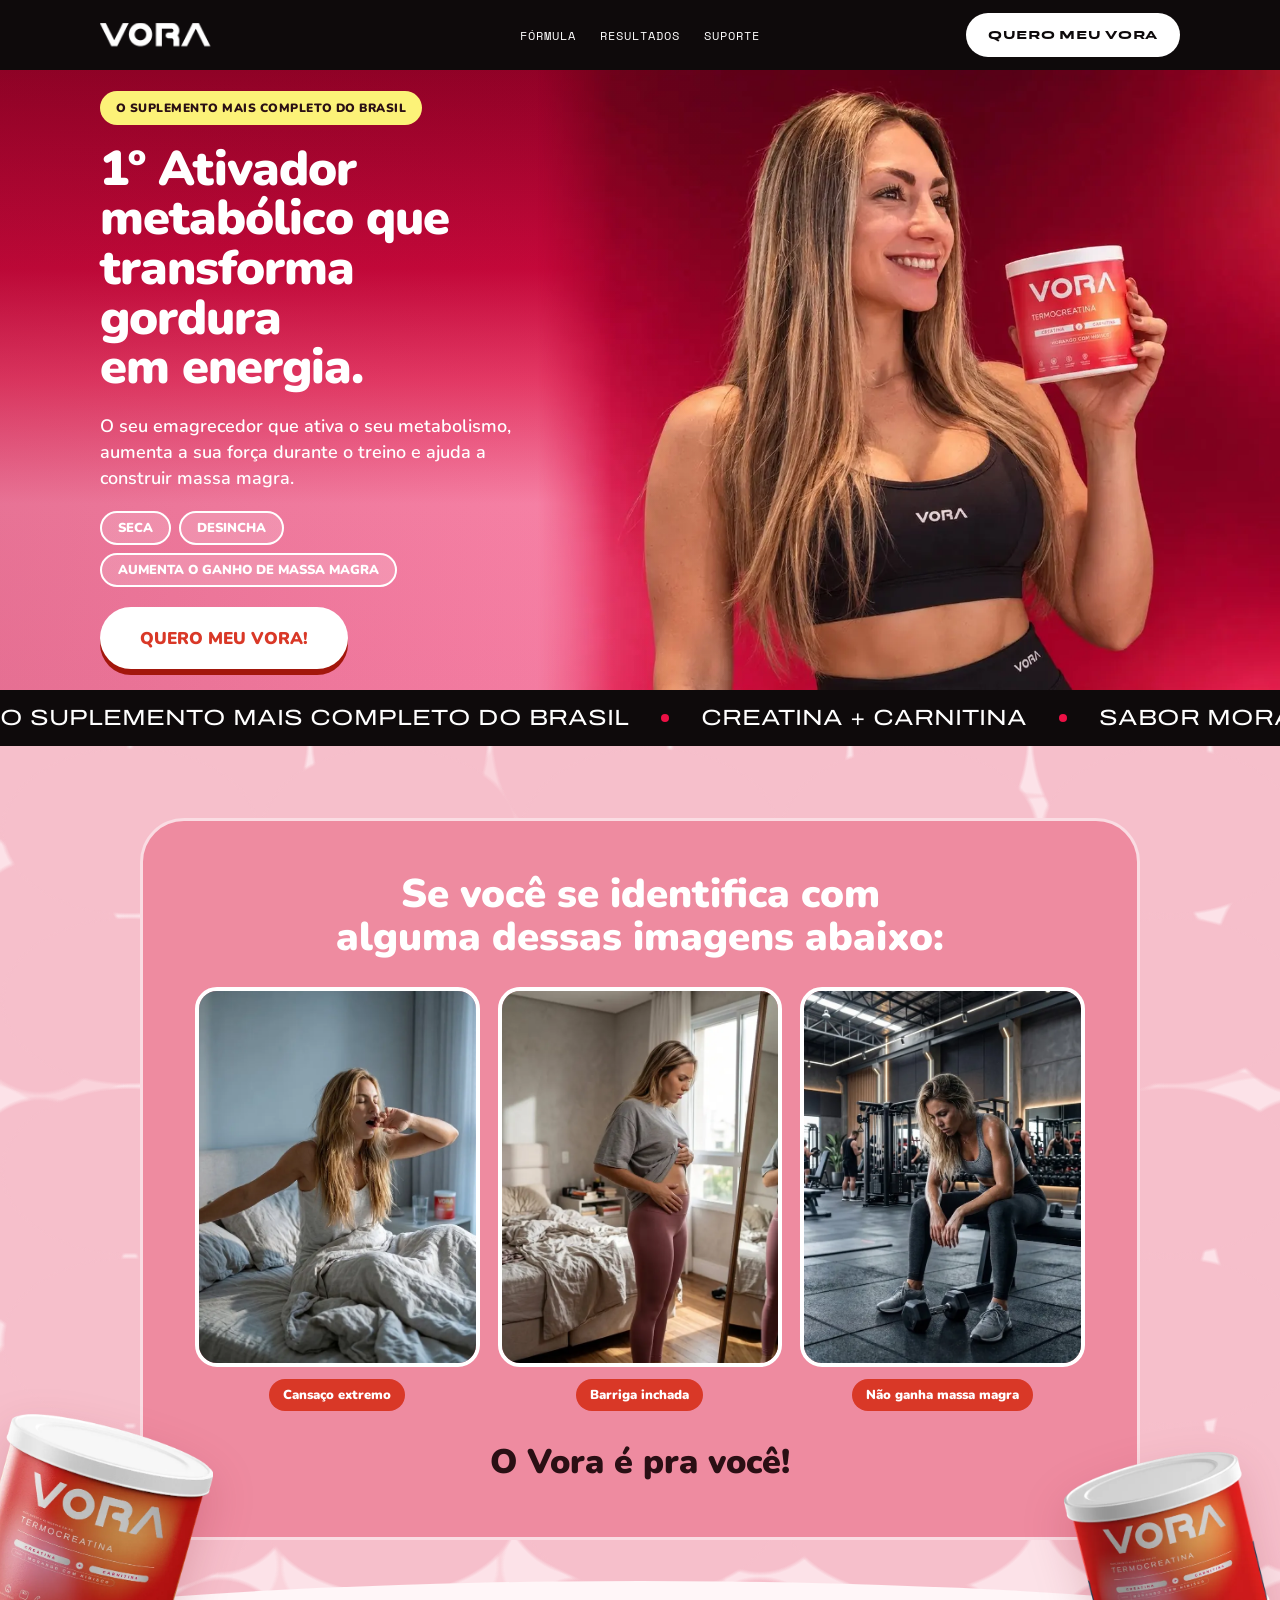
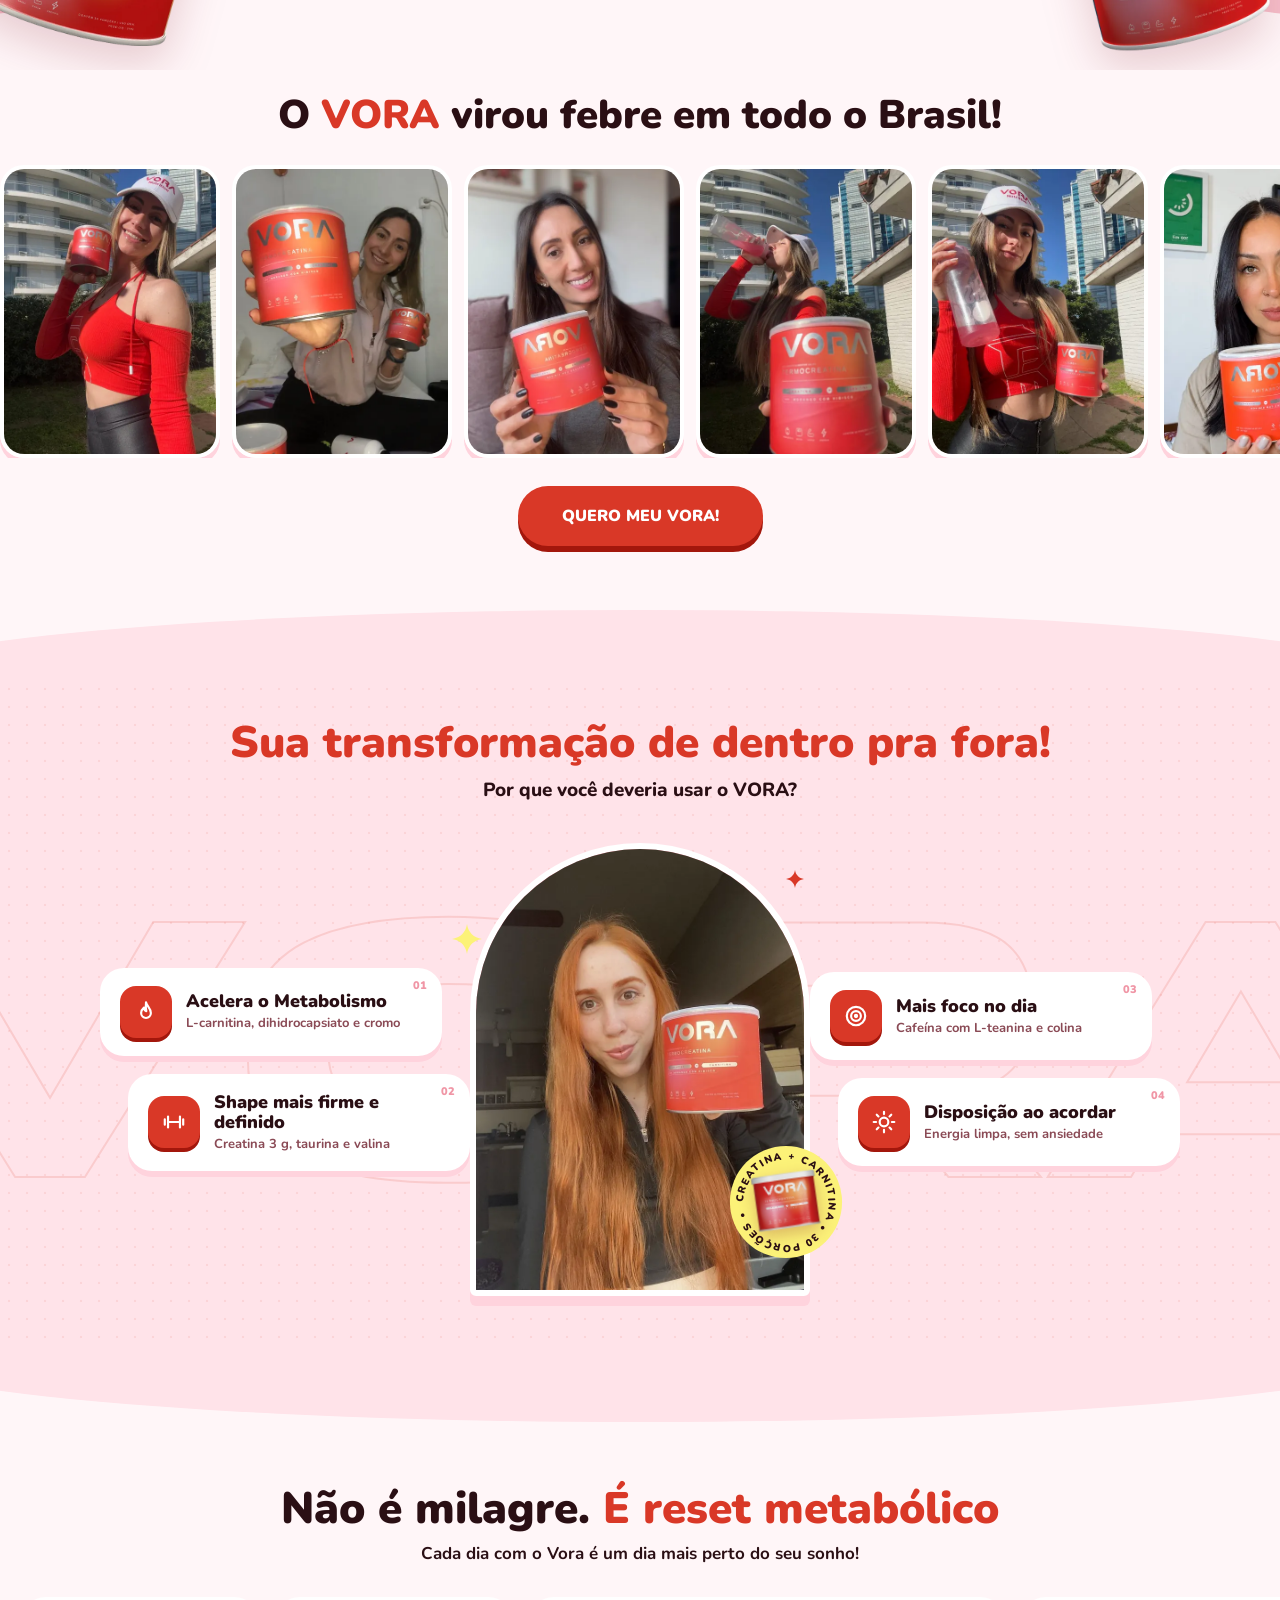
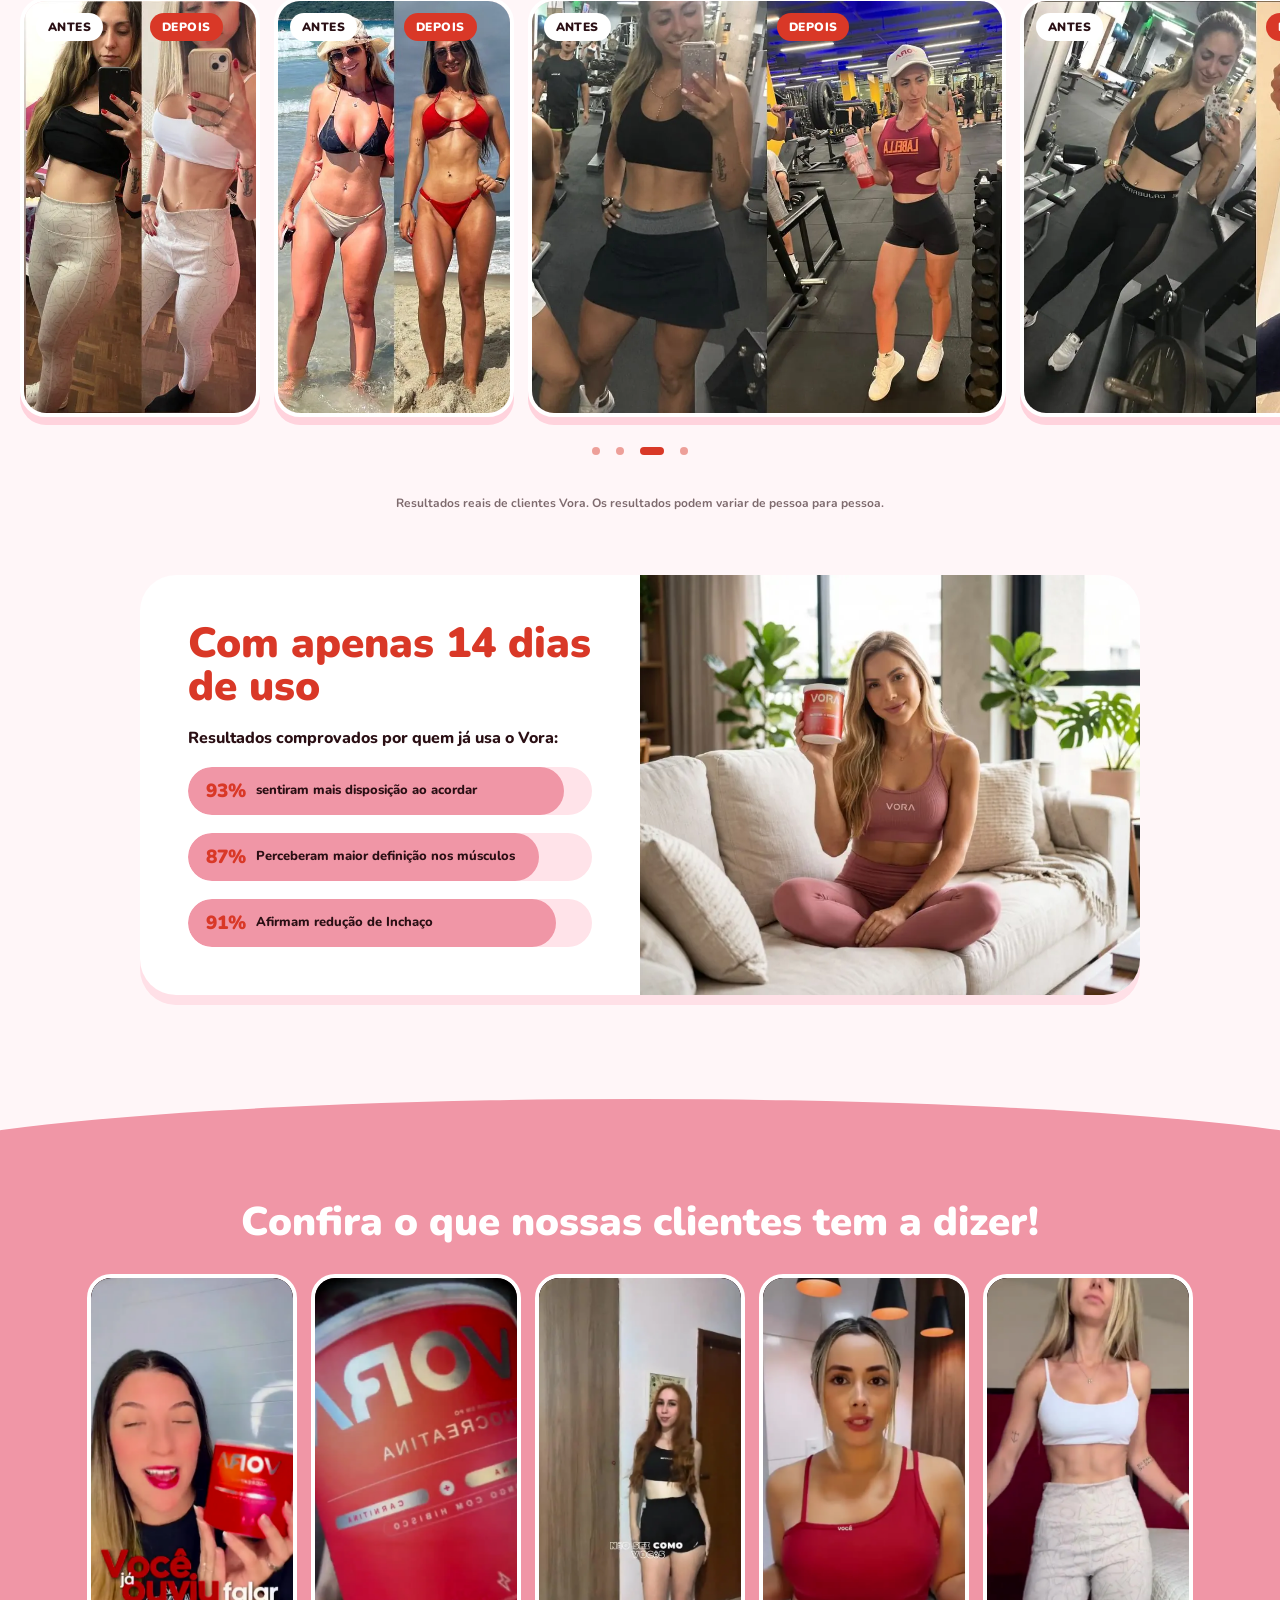
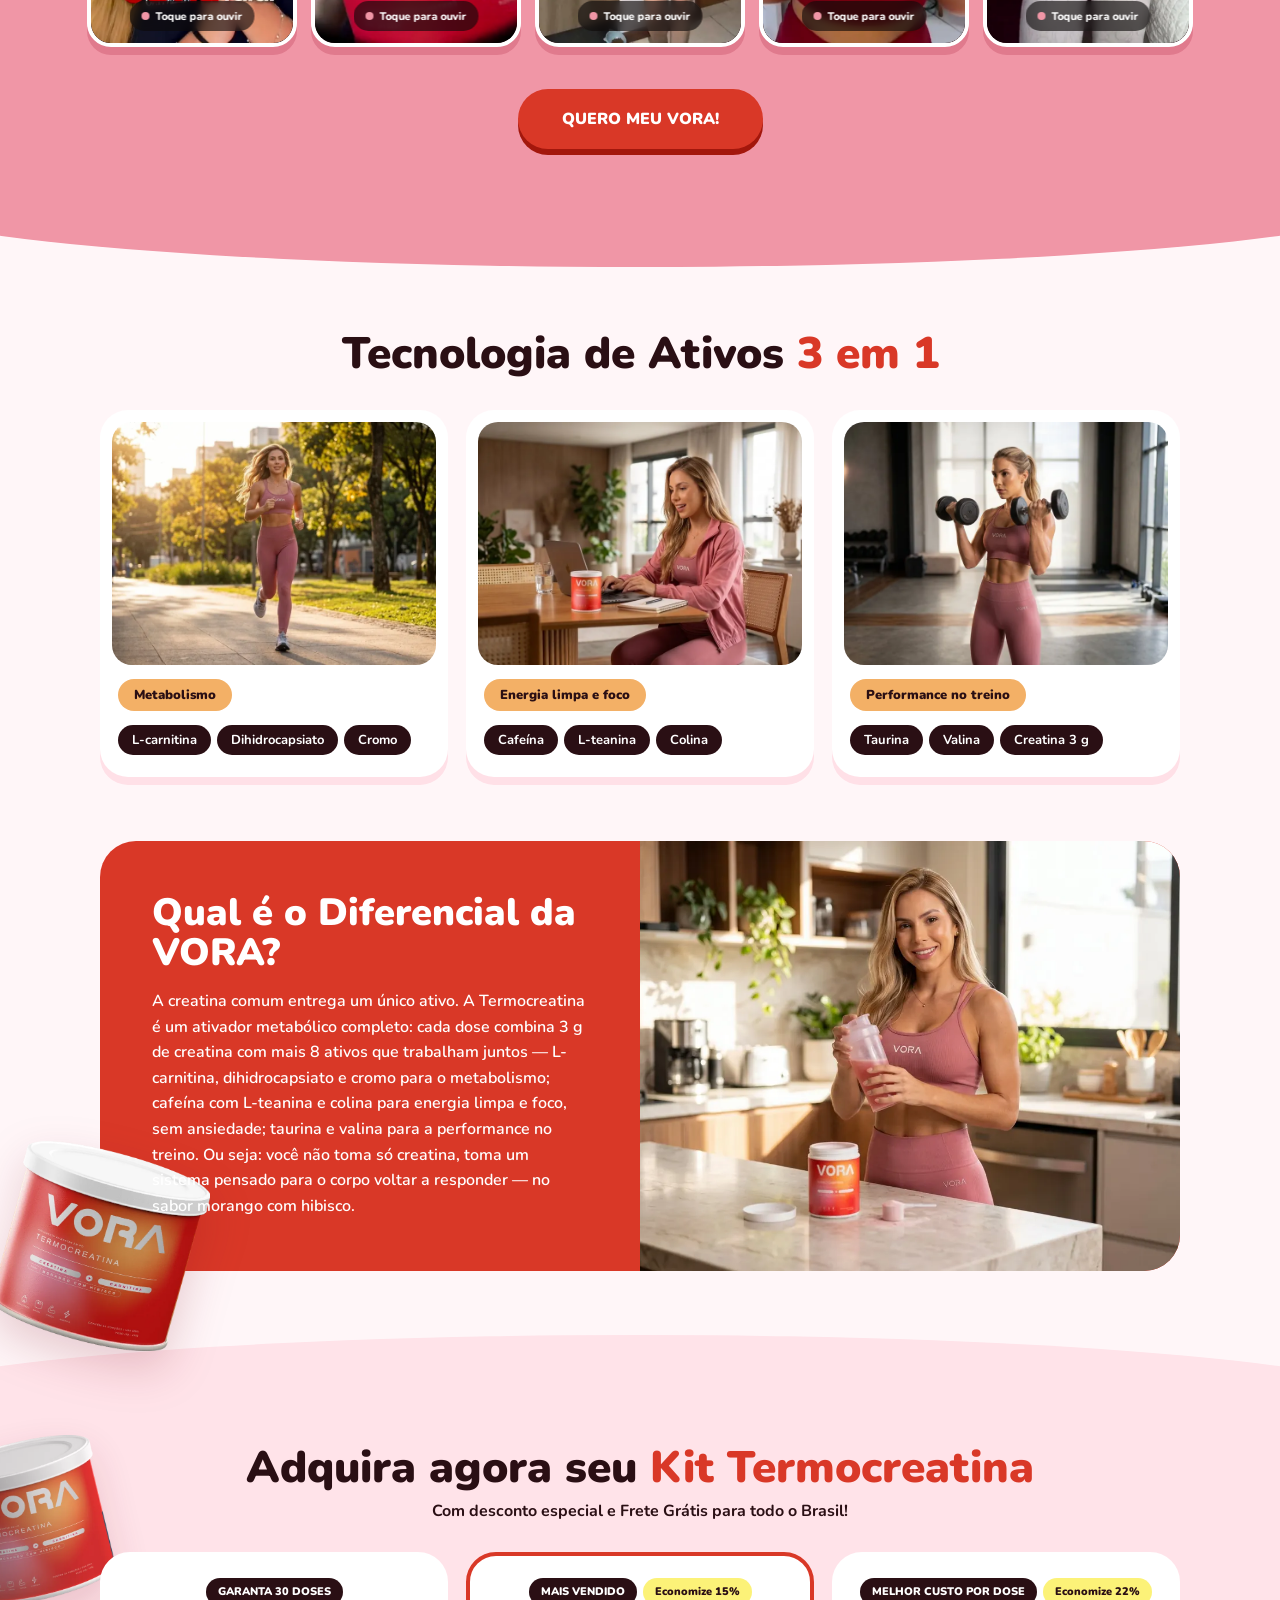
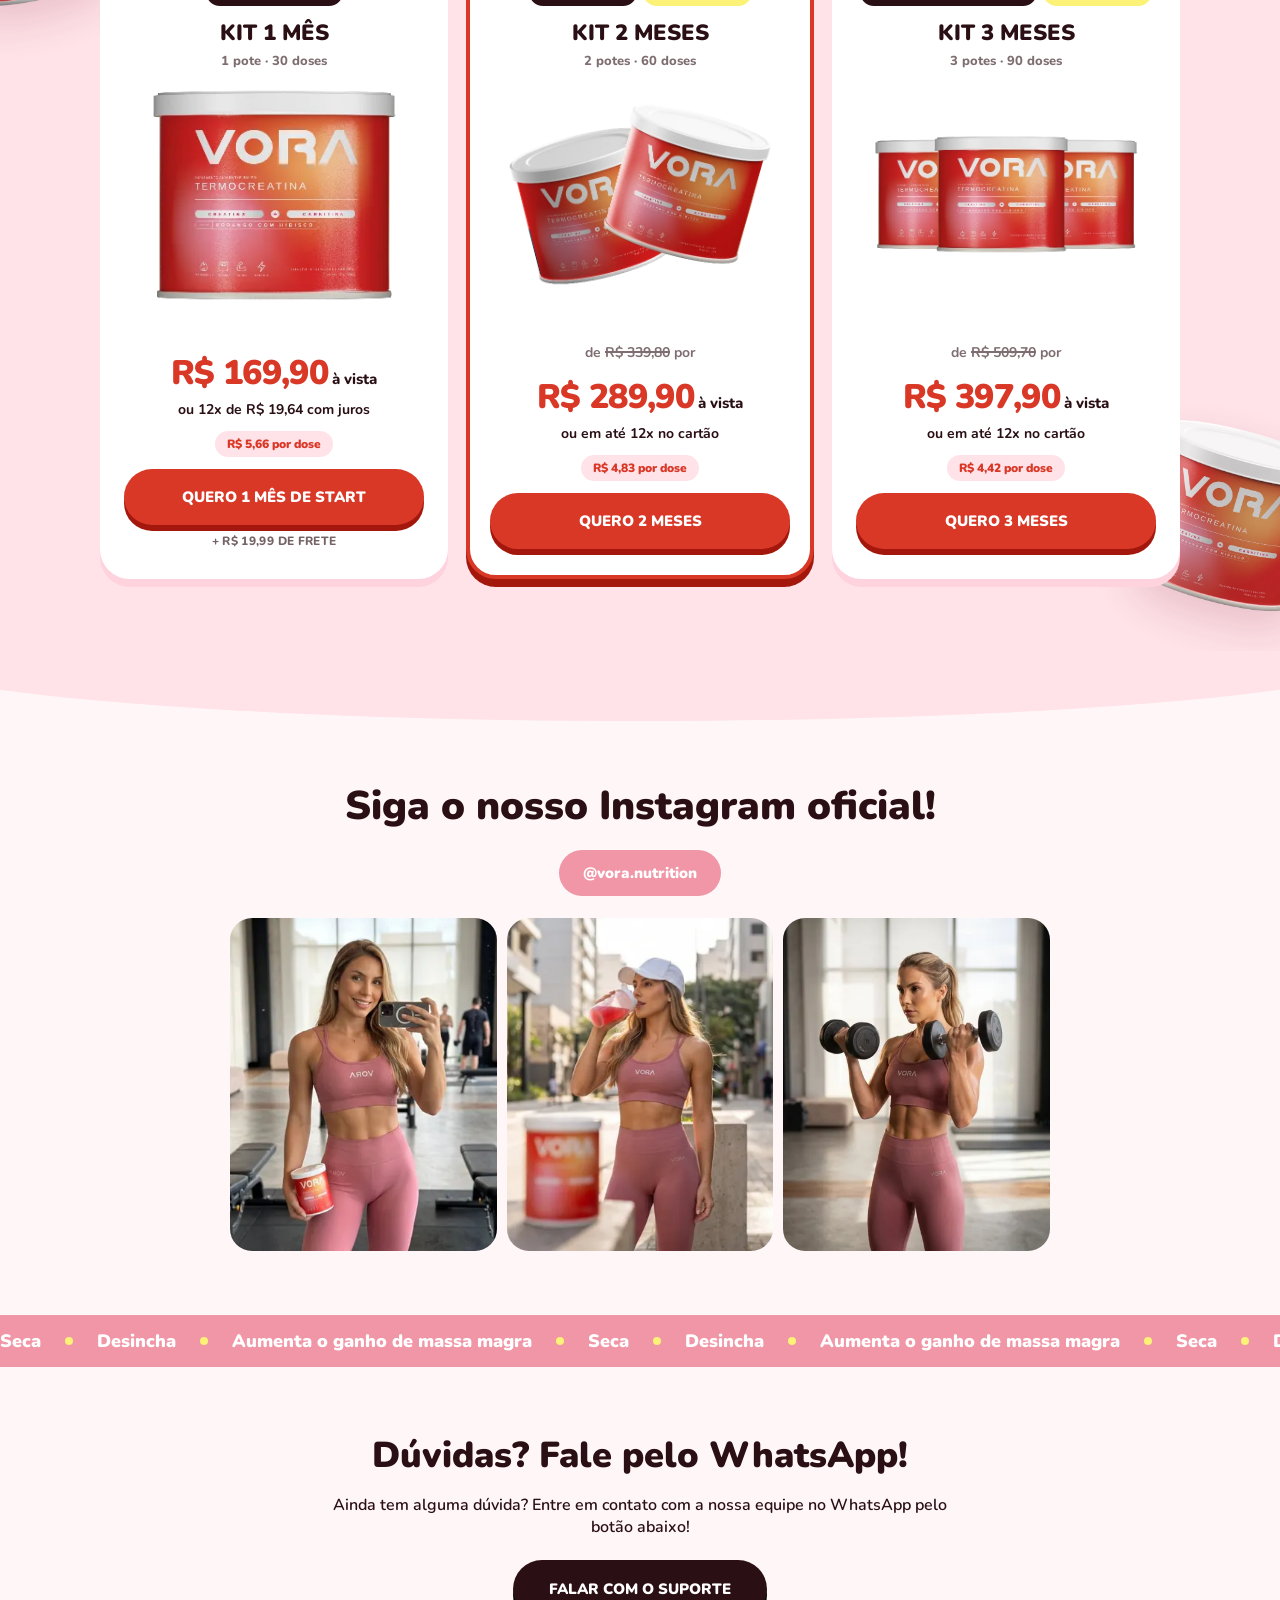
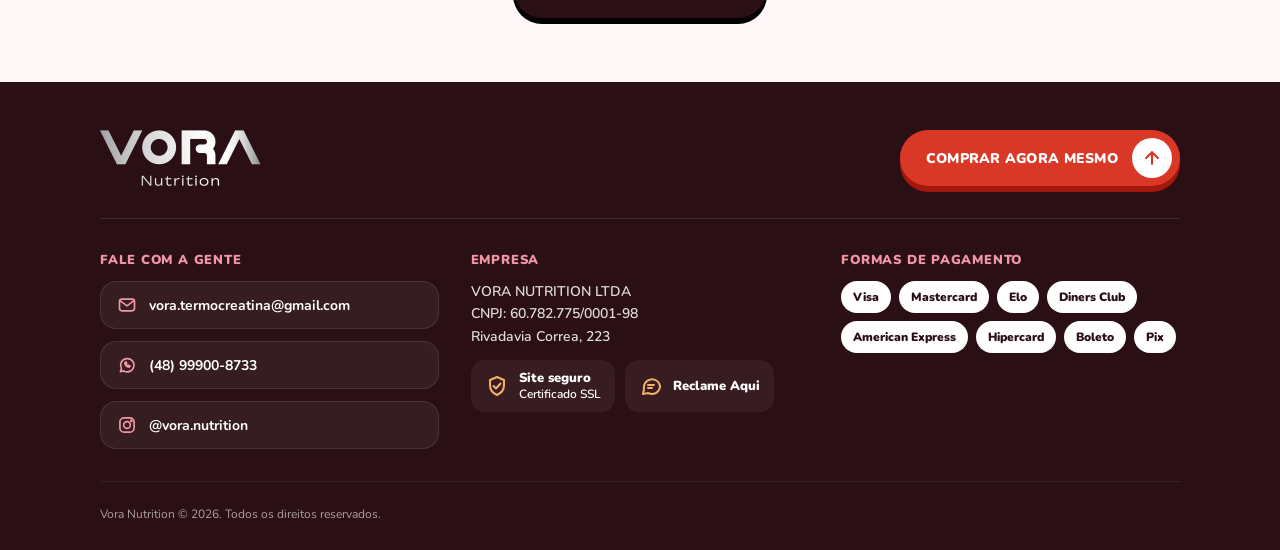
==== commit 5ad16a10: "Otimização de desempenho (WebP, fontes, cache) Co-Authored-By: Claude Opus 5.5 <noreply@anthropic.co" ====
--- a/index.html
+++ b/index.html
@@ -10,20 +10,22 @@
   <meta property="og:description" content="1º Ativador metabólico que transforma gordura em energia.">
   <meta property="og:image" content="assets/lp/hero-banner.jpg">
   <meta property="og:type" content="website">
-  <link rel="icon" href="assets/logos/vora-vermelho.png">
+  <link rel="icon" href="assets/logos/vora-vermelho.webp">
   <link rel="preconnect" href="https://fonts.googleapis.com">
   <link rel="preconnect" href="https://fonts.gstatic.com" crossorigin>
-  <link href="https://fonts.googleapis.com/css2?family=Archivo:wdth,wght@125,300;125,400&family=Nunito:wght@500;600;700;800;900&family=Space+Mono&display=swap" rel="stylesheet">
-  <link rel="preload" as="image" href="assets/lp/hero-banner.jpg">
-  <link rel="preload" as="font" type="font/otf" href="fonts/Resolve-BoldExt.otf" crossorigin>
-  <link rel="stylesheet" href="css/style.css">
+  <link rel="preload" as="image" href="assets/lp/hero-banner.webp" fetchpriority="high">
+  <!-- Google Fonts sem bloquear a primeira pintura -->
+  <link rel="preload" as="style" href="https://fonts.googleapis.com/css2?family=Archivo:wdth,wght@125,300;125,400&family=Nunito:wght@500;600;700;800;900&family=Space+Mono&display=swap">
+  <link rel="stylesheet" href="https://fonts.googleapis.com/css2?family=Archivo:wdth,wght@125,300;125,400&family=Nunito:wght@500;600;700;800;900&family=Space+Mono&display=swap" media="print" onload="this.media='all'">
+  <noscript><link rel="stylesheet" href="https://fonts.googleapis.com/css2?family=Archivo:wdth,wght@125,300;125,400&family=Nunito:wght@500;600;700;800;900&family=Space+Mono&display=swap"></noscript>
+  <link rel="stylesheet" href="css/style.css?v=20261016">
 </head>
 <body>
 
 <!-- 00. Header -->
 <header class="header">
   <div class="header__inner">
-    <a href="#" class="logo logo--header" aria-label="Vora — início"><img src="assets/logos/vora-vermelho.png" alt=""></a>
+    <a href="#" class="logo logo--header" aria-label="Vora — início"><img src="assets/logos/vora-vermelho.webp" alt="" width="420" height="422"></a>
     <nav class="header__nav" aria-label="Seções">
       <a href="#ativos">Fórmula</a>
       <a href="#depoimentos">Resultados</a>
@@ -40,7 +42,7 @@
   <div class="hero__card">
     <div class="hero__media">
       <div class="hero__slide is-active" style="--pos:40% top;--pos-m:42% top">
-        <img src="assets/lp/hero-banner.jpg" width="1672" height="941" alt="Mulher sorrindo segurando o pote de Vora Termocreatina" fetchpriority="high">
+        <img src="assets/lp/hero-banner.webp" width="1672" height="941" alt="Mulher sorrindo segurando o pote de Vora Termocreatina" fetchpriority="high">
       </div>
     </div>
     <div class="hero__shade"></div>
@@ -72,21 +74,21 @@
 
 <!-- 02. Identificação -->
 <section class="ident" aria-labelledby="ident-title">
-  <img class="float float--front" src="assets/product/lata-inclinada-sm.png" alt="" aria-hidden="true" loading="lazy" style="--r:-18deg;--d:6s;width:clamp(190px, 19vw, 280px);left:-30px;bottom:24px">
-  <img class="float float--front" src="assets/product/lata-flutuando-sm.png" alt="" aria-hidden="true" loading="lazy" style="--r:16deg;--d:7s;width:clamp(200px, 20vw, 300px);right:-40px;bottom:18px">
+  <img class="float float--front" src="assets/product/lata-inclinada-sm.webp" alt="" aria-hidden="true" loading="lazy" style="--r:-18deg;--d:6s;width:clamp(190px, 19vw, 280px);left:-30px;bottom:24px" width="640" height="611">
+  <img class="float float--front" src="assets/product/lata-flutuando-sm.webp" alt="" aria-hidden="true" loading="lazy" style="--r:16deg;--d:7s;width:clamp(200px, 20vw, 300px);right:-40px;bottom:18px" width="640" height="499">
   <div class="ident__card">
     <h2 class="h2" id="ident-title">Se você se identifica com alguma dessas imagens abaixo:</h2>
     <div class="ident__grid">
       <div class="ident__item">
-        <div class="ident__photo"><img src="assets/lp/dor-cansada.jpg" alt="Mulher com cansaço extremo" loading="lazy"></div>
+        <div class="ident__photo"><img src="assets/lp/dor-cansada.webp" alt="Mulher com cansaço extremo" loading="lazy" width="640" height="857"></div>
         <span class="pill ident__tag">Cansaço extremo</span>
       </div>
       <div class="ident__item">
-        <div class="ident__photo"><img src="assets/lp/dor-inchada.jpg" alt="Mulher com a barriga inchada" loading="lazy"></div>
+        <div class="ident__photo"><img src="assets/lp/dor-inchada.webp" alt="Mulher com a barriga inchada" loading="lazy" width="640" height="857"></div>
         <span class="pill ident__tag">Barriga inchada</span>
       </div>
       <div class="ident__item">
-        <div class="ident__photo"><img src="assets/lp/dor-treino.jpg" alt="Mulher que não ganha massa magra no treino" loading="lazy"></div>
+        <div class="ident__photo"><img src="assets/lp/dor-treino.webp" alt="Mulher que não ganha massa magra no treino" loading="lazy" width="640" height="857"></div>
         <span class="pill ident__tag">Não ganha massa magra</span>
       </div>
     </div>
@@ -101,14 +103,14 @@
   <h2 class="h2" id="fever-title">O <span class="accent">VORA</span> virou febre em todo o Brasil!</h2>
   <div class="strip" aria-hidden="true">
     <div class="strip__track" data-marquee>
-      <img src="assets/lp/hero.jpg" alt="" loading="lazy">
-      <img src="assets/lp/cliente-1.jpg" alt="" loading="lazy">
-      <img src="assets/lp/cliente-2.jpg" alt="" loading="lazy">
-      <img src="assets/lp/cliente-3.jpg" alt="" loading="lazy">
-      <img src="assets/lp/cliente-4.jpg" alt="" loading="lazy">
-      <img src="assets/lp/cliente-5.jpg" alt="" loading="lazy">
-      <img src="assets/lp/cliente-6.jpg" alt="" loading="lazy">
-      <img src="assets/lp/cliente-7.jpg" alt="" loading="lazy">
+      <img src="assets/lp/hero.webp" alt="" loading="lazy" width="480" height="640">
+      <img src="assets/lp/cliente-1.webp" alt="" loading="lazy" width="480" height="639">
+      <img src="assets/lp/cliente-2.webp" alt="" loading="lazy" width="480" height="853">
+      <img src="assets/lp/cliente-3.webp" alt="" loading="lazy" width="480" height="640">
+      <img src="assets/lp/cliente-4.webp" alt="" loading="lazy" width="480" height="640">
+      <img src="assets/lp/cliente-5.webp" alt="" loading="lazy" width="480" height="853">
+      <img src="assets/lp/cliente-6.webp" alt="" loading="lazy" width="480" height="853">
+      <img src="assets/lp/cliente-7.webp" alt="" loading="lazy" width="480" height="640">
     </div>
   </div>
   <a href="#kit" class="btn btn--red">Quero meu Vora!</a>
@@ -143,13 +145,13 @@
         </article>
       </div>
       <div class="transf__visual">
-        <div class="transf__photo"><img src="assets/lp/transformacao.jpg" width="900" height="1200" alt="Cliente segurando o pote de Vora Termocreatina" loading="lazy"></div>
+        <div class="transf__photo"><img src="assets/lp/transformacao.webp" width="900" height="1200" alt="Cliente segurando o pote de Vora Termocreatina" loading="lazy"></div>
         <svg class="transf__seal" viewBox="0 0 120 120" aria-hidden="true">
           <defs><path id="sealPath" d="M60 60m-44 0a44 44 0 1 1 88 0a44 44 0 1 1-88 0"/></defs>
           <circle cx="60" cy="60" r="58" class="transf__seal-bg"/>
           <text class="transf__seal-text"><textPath href="#sealPath">Creatina + Carnitina • 30 porções • </textPath></text>
         </svg>
-        <img class="transf__seal-can" src="assets/product/lata-frente-sm.png" alt="" aria-hidden="true" loading="lazy">
+        <img class="transf__seal-can" src="assets/product/lata-frente-sm.webp" alt="" aria-hidden="true" loading="lazy" width="301" height="263">
         <span class="transf__spark transf__spark--a"><svg viewBox="0 0 24 24" aria-hidden="true"><path d="M12 0c.9 6.6 5.4 11.1 12 12-6.6.9-11.1 5.4-12 12-.9-6.6-5.4-11.1-12-12C6.6 11.1 11.1 6.6 12 0Z"/></svg></span>
         <span class="transf__spark transf__spark--b"><svg viewBox="0 0 24 24" aria-hidden="true"><path d="M12 0c.9 6.6 5.4 11.1 12 12-6.6.9-11.1 5.4-12 12-.9-6.6-5.4-11.1-12-12C6.6 11.1 11.1 6.6 12 0Z"/></svg></span>
       </div>
@@ -186,22 +188,22 @@
     <div class="reset__scroller" data-carousel>
       <div class="reset__row">
         <figure class="ba-card">
-          <img src="assets/lp/antes-depois-1.jpg" width="450" height="800" alt="Cliente Vora: antes e depois, foto 1" loading="lazy">
+          <img src="assets/lp/antes-depois-1.webp" width="450" height="800" alt="Cliente Vora: antes e depois, foto 1" loading="lazy">
           <span class="pill ba-card__label">Antes</span>
           <span class="pill ba-card__label ba-card__label--after">Depois</span>
         </figure>
         <figure class="ba-card">
-          <img src="assets/lp/antes-depois-2.jpg" width="450" height="800" alt="Cliente Vora: antes e depois, foto 2" loading="lazy">
+          <img src="assets/lp/antes-depois-2.webp" width="450" height="800" alt="Cliente Vora: antes e depois, foto 2" loading="lazy">
           <span class="pill ba-card__label">Antes</span>
           <span class="pill ba-card__label ba-card__label--after">Depois</span>
         </figure>
         <figure class="ba-card">
-          <img src="assets/lp/antes-depois-3.jpg" width="913" height="800" alt="Cliente Vora: antes e depois, foto 3" loading="lazy">
+          <img src="assets/lp/antes-depois-3.webp" width="913" height="800" alt="Cliente Vora: antes e depois, foto 3" loading="lazy">
           <span class="pill ba-card__label">Antes</span>
           <span class="pill ba-card__label ba-card__label--after">Depois</span>
         </figure>
         <figure class="ba-card">
-          <img src="assets/lp/antes-depois-4.jpg" width="901" height="800" alt="Cliente Vora: antes e depois, foto 4" loading="lazy">
+          <img src="assets/lp/antes-depois-4.webp" width="901" height="800" alt="Cliente Vora: antes e depois, foto 4" loading="lazy">
           <span class="pill ba-card__label">Antes</span>
           <span class="pill ba-card__label ba-card__label--after">Depois</span>
         </figure>
@@ -231,7 +233,7 @@
         <div class="stat__body"><span class="stat__pct">91%</span><span class="stat__label">Afirmam redução de Inchaço</span></div>
       </div>
     </div>
-    <div class="days__photo"><img src="assets/lp/insta-casa.jpg" alt="Cliente Vora em casa" loading="lazy"></div>
+    <div class="days__photo"><img src="assets/lp/insta-casa.webp" alt="Cliente Vora em casa" loading="lazy" width="900" height="672"></div>
   </div>
 </section>
 
@@ -242,12 +244,12 @@
   <h2 class="h2" id="testi-title">Confira o que nossas clientes tem a dizer!</h2>
   <div class="testi__scroller" data-carousel>
     <div class="testi__row">
-      <!-- Vídeos em assets/videos/ (MP4 540x960 + capa .jpg). Para trocar, substitua os arquivos ou edite data-src/data-poster. -->
-      <div class="video-card" data-src="assets/videos/depoimento-1.mp4" data-poster="assets/videos/depoimento-1.jpg">Depoimento 1</div>
-      <div class="video-card" data-src="assets/videos/depoimento-2.mp4" data-poster="assets/videos/depoimento-2.jpg">Depoimento 2</div>
-      <div class="video-card" data-src="assets/videos/depoimento-3.mp4" data-poster="assets/videos/depoimento-3.jpg">Depoimento 3</div>
-      <div class="video-card" data-src="assets/videos/depoimento-4.mp4" data-poster="assets/videos/depoimento-4.jpg">Depoimento 4</div>
-      <div class="video-card" data-src="assets/videos/depoimento-5.mp4" data-poster="assets/videos/depoimento-5.jpg">Depoimento 5</div>
+      <!-- Vídeos em assets/videos/ (MP4 540x960 + capa .webp). Para trocar, substitua os arquivos ou edite data-src/data-poster. -->
+      <div class="video-card" data-src="assets/videos/depoimento-1.mp4" data-poster="assets/videos/depoimento-1.webp">Depoimento 1</div>
+      <div class="video-card" data-src="assets/videos/depoimento-2.mp4" data-poster="assets/videos/depoimento-2.webp">Depoimento 2</div>
+      <div class="video-card" data-src="assets/videos/depoimento-3.mp4" data-poster="assets/videos/depoimento-3.webp">Depoimento 3</div>
+      <div class="video-card" data-src="assets/videos/depoimento-4.mp4" data-poster="assets/videos/depoimento-4.webp">Depoimento 4</div>
+      <div class="video-card" data-src="assets/videos/depoimento-5.mp4" data-poster="assets/videos/depoimento-5.webp">Depoimento 5</div>
     </div>
   </div>
   <div class="carousel-dots" aria-label="Navegar pelos depoimentos" hidden></div>
@@ -261,21 +263,21 @@
     <h2 class="h2 h2--lg" id="ativos-title">Tecnologia de Ativos <span class="accent">3 em 1</span></h2>
     <div class="ativos__grid">
       <article class="ativo">
-        <div class="ativo__photo"><img src="assets/lp/ativo-metabolismo.jpg" alt="" loading="lazy"></div>
+        <div class="ativo__photo"><img src="assets/lp/ativo-metabolismo.webp" alt="" loading="lazy" width="760" height="567"></div>
         <h3 class="pill ativo__title">Metabolismo</h3>
         <ul class="ativo__items" role="list" style="list-style:none;margin:0">
           <li class="pill ativo__chip">L-carnitina</li><li class="pill ativo__chip">Dihidrocapsiato</li><li class="pill ativo__chip">Cromo</li>
         </ul>
       </article>
       <article class="ativo">
-        <div class="ativo__photo"><img src="assets/lp/ativo-foco.jpg" alt="" loading="lazy"></div>
+        <div class="ativo__photo"><img src="assets/lp/ativo-foco.webp" alt="" loading="lazy" width="760" height="567"></div>
         <h3 class="pill ativo__title">Energia limpa e foco</h3>
         <ul class="ativo__items" role="list" style="list-style:none;margin:0">
           <li class="pill ativo__chip">Cafeína</li><li class="pill ativo__chip">L-teanina</li><li class="pill ativo__chip">Colina</li>
         </ul>
       </article>
       <article class="ativo">
-        <div class="ativo__photo"><img src="assets/lp/ativo-performance.jpg" alt="" loading="lazy"></div>
+        <div class="ativo__photo"><img src="assets/lp/ativo-performance.webp" alt="" loading="lazy" width="760" height="567"></div>
         <h3 class="pill ativo__title">Performance no treino</h3>
         <ul class="ativo__items" role="list" style="list-style:none;margin:0">
           <li class="pill ativo__chip">Taurina</li><li class="pill ativo__chip">Valina</li><li class="pill ativo__chip">Creatina 3 g</li>
@@ -292,16 +294,16 @@
       <h2 class="dif__title" id="dif-title">Qual é o Diferencial da VORA?</h2>
       <p class="dif__body">A creatina comum entrega um único ativo. A Termocreatina é um ativador metabólico completo: cada dose combina 3 g de creatina com mais 8 ativos que trabalham juntos — L-carnitina, dihidrocapsiato e cromo para o metabolismo; cafeína com L-teanina e colina para energia limpa e foco, sem ansiedade; taurina e valina para a performance no treino. Ou seja: você não toma só creatina, toma um sistema pensado para o corpo voltar a responder — no sabor morango com hibisco.</p>
     </div>
-    <div class="dif__photo"><img src="assets/lp/diferencial.jpg" alt="Mulher com o pote de Vora Termocreatina" loading="lazy"></div>
-    <img class="float" src="assets/product/lata-inclinada-sm.png" alt="" aria-hidden="true" loading="lazy" style="--r:-12deg;--d:6.5s;width:220px;left:-110px;bottom:-80px">
+    <div class="dif__photo"><img src="assets/lp/diferencial.webp" alt="Mulher com o pote de Vora Termocreatina" loading="lazy" width="1000" height="746"></div>
+    <img class="float" src="assets/product/lata-inclinada-sm.webp" alt="" aria-hidden="true" loading="lazy" style="--r:-12deg;--d:6.5s;width:220px;left:-110px;bottom:-80px" width="640" height="611">
   </div>
 </section>
 
 <!-- 09. Kit -->
 <div class="curve curve--in" style="--curve-color:var(--pink-light)"><div></div></div>
 <section class="kit" id="kit" aria-labelledby="kit-title">
-  <img class="float" src="assets/product/lata-flutuando-sm.png" alt="" aria-hidden="true" loading="lazy" style="--r:-20deg;--d:7s;width:220px;left:-60px;top:30px;opacity:.9">
-  <img class="float" src="assets/product/lata-inclinada-sm.png" alt="" aria-hidden="true" loading="lazy" style="--r:18deg;--d:6s;width:200px;right:-50px;bottom:40px;opacity:.9">
+  <img class="float" src="assets/product/lata-flutuando-sm.webp" alt="" aria-hidden="true" loading="lazy" style="--r:-20deg;--d:7s;width:220px;left:-60px;top:30px;opacity:.9" width="640" height="499">
+  <img class="float" src="assets/product/lata-inclinada-sm.webp" alt="" aria-hidden="true" loading="lazy" style="--r:18deg;--d:6s;width:200px;right:-50px;bottom:40px;opacity:.9" width="640" height="611">
   <div class="kit__inner">
     <div class="section-head kit__head">
       <h2 class="h2 h2--lg" id="kit-title">Adquira agora seu <span class="accent">Kit Termocreatina</span></h2>
@@ -313,7 +315,7 @@
         <div class="kit-card__tags"><span class="pill kit-card__tag">Garanta 30 doses</span></div>
         <span class="kit-card__name">Kit 1 mês</span>
         <span class="kit-card__units">1 pote · 30 doses</span>
-        <div class="kit-card__img"><img src="assets/product/lata-frente-sm.png" alt="1 pote de Vora Termocreatina" loading="lazy"></div>
+        <div class="kit-card__img"><img src="assets/product/lata-frente-sm.webp" alt="1 pote de Vora Termocreatina" loading="lazy" width="301" height="263"></div>
         <span class="kit-card__from kit-card__from--empty" aria-hidden="true">&nbsp;</span>
         <span class="kit-card__price"><strong>R$ 169,90</strong> à vista</span>
         <span class="kit-card__inst">ou 12x de R$ 19,64 com juros</span>
@@ -325,7 +327,7 @@
         <div class="kit-card__tags"><span class="pill kit-card__tag">Mais vendido</span><span class="pill kit-card__tag kit-card__tag--off">Economize 15%</span></div>
         <span class="kit-card__name">Kit 2 meses</span>
         <span class="kit-card__units">2 potes · 60 doses</span>
-        <div class="kit-card__img"><img src="assets/product/latas-dupla-sm.png" alt="2 potes de Vora Termocreatina" loading="lazy"></div>
+        <div class="kit-card__img"><img src="assets/product/latas-dupla-sm.webp" alt="2 potes de Vora Termocreatina" loading="lazy" width="575" height="400"></div>
         <span class="kit-card__from">de <s>R$ 339,80</s> por</span>
         <span class="kit-card__price"><strong>R$ 289,90</strong> à vista</span>
         <span class="kit-card__inst">ou em até 12x no cartão</span>
@@ -337,7 +339,7 @@
         <div class="kit-card__tags"><span class="pill kit-card__tag">Melhor custo por dose</span><span class="pill kit-card__tag kit-card__tag--off">Economize 22%</span></div>
         <span class="kit-card__name">Kit 3 meses</span>
         <span class="kit-card__units">3 potes · 90 doses</span>
-        <div class="kit-card__img"><img src="assets/product/latas-trio-sm.png" alt="3 potes de Vora Termocreatina" loading="lazy"></div>
+        <div class="kit-card__img"><img src="assets/product/latas-trio-sm.webp" alt="3 potes de Vora Termocreatina" loading="lazy" width="606" height="277"></div>
         <span class="kit-card__from">de <s>R$ 509,70</s> por</span>
         <span class="kit-card__price"><strong>R$ 397,90</strong> à vista</span>
         <span class="kit-card__inst">ou em até 12x no cartão</span>
@@ -356,9 +358,9 @@
     <h2 class="h2" id="insta-title">Siga o nosso Instagram oficial!</h2>
     <a href="#" class="pill insta__handle" data-link="instagram" target="_blank" rel="noopener">@vora</a>
     <div class="insta__grid">
-      <div><img src="assets/lp/insta-selfie.jpg" alt="Cliente Vora tirando selfie" loading="lazy"></div>
-      <div><img src="assets/lp/insta-rua.jpg" alt="Cliente Vora na rua" loading="lazy"></div>
-      <div><img src="assets/lp/ativo-performance.jpg" alt="Cliente Vora treinando" loading="lazy"></div>
+      <div><img src="assets/lp/insta-selfie.webp" alt="Cliente Vora tirando selfie" loading="lazy" width="600" height="448"></div>
+      <div><img src="assets/lp/insta-rua.webp" alt="Cliente Vora na rua" loading="lazy" width="600" height="448"></div>
+      <div><img src="assets/lp/ativo-performance.webp" alt="Cliente Vora treinando" loading="lazy" width="760" height="567"></div>
     </div>
   </div>
 </section>
@@ -386,7 +388,7 @@
 <!-- 12. Footer -->
 <footer class="footer">
   <div class="footer__top">
-    <span class="logo logo--footer" role="img" aria-label="Vora Nutrition"><img src="assets/logos/nutrition-23.png" alt="" loading="lazy"></span>
+    <span class="logo logo--footer" role="img" aria-label="Vora Nutrition"><img src="assets/logos/nutrition-23.webp" alt="" loading="lazy" width="560" height="562"></span>
     <a href="#kit" class="btn footer__buy">Comprar agora mesmo <span class="footer__buy-arrow" aria-hidden="true"><svg viewBox="0 0 24 24" fill="none" stroke="currentColor" stroke-width="2.6" stroke-linecap="round" stroke-linejoin="round"><path d="M12 19V5M5 12l7-7 7 7"/></svg></span></a>
   </div>
 
@@ -431,7 +433,7 @@
   <div class="footer__copy">Vora Nutrition © 2026. Todos os direitos reservados.</div>
 </footer>
 
-<script src="js/config.js"></script>
-<script src="js/main.js"></script>
+<script src="js/config.js?v=20261016" defer></script>
+<script src="js/main.js?v=20261016" defer></script>
 </body>
 </html>
--- a/css/style.css
+++ b/css/style.css
@@ -29,7 +29,7 @@
 
 @font-face {
   font-family: "Resolve Ext";
-  src: url("../fonts/Resolve-BoldExt.otf") format("opentype");
+  src: url("../fonts/Resolve-BoldExt.woff2") format("woff2"), url("../fonts/Resolve-BoldExt.otf") format("opentype");
   font-weight: 700;
   font-style: normal;
   font-display: swap;
@@ -48,7 +48,7 @@
   -webkit-font-smoothing: antialiased;
 }
 
-img { display: block; max-width: 100%; }
+img { display: block; max-width: 100%; height: auto; }
 a { color: inherit; text-decoration: none; }
 a:hover { color: var(--red); }
 h1, h2, h3, p { margin: 0; }
@@ -841,23 +841,25 @@
 .reset__note { font-size: 12px; font-weight: 700; opacity: .6; text-align: center; }
 
 /* Shared carousel dots (depoimentos, antes e depois) */
-.carousel-dots { display: flex; justify-content: center; gap: 8px; }
+.carousel-dots { display: flex; justify-content: center; gap: 0; }
 .carousel-dots[hidden] { display: none; }
 .carousel-dot {
+  /* 8px dot, 24px touch target (padding is transparent) */
   width: 8px;
   height: 8px;
-  padding: 0;
+  box-sizing: content-box;
+  padding: 8px;
   border: none;
   border-radius: 999px;
-  background: var(--dot, var(--pink));
+  background: var(--dot, var(--pink)) content-box;
   opacity: .45;
   cursor: pointer;
   transition: width .25s, opacity .25s;
 }
 .carousel-dot.is-active { width: 24px; opacity: 1; }
 .carousel-dot:focus-visible { outline: 2px solid var(--ink); outline-offset: 3px; }
-.testi .carousel-dots { --dot: var(--white); margin-top: -14px; }
-.reset .carousel-dots { --dot: var(--red); margin-top: -12px; }
+.testi .carousel-dots { --dot: var(--white); margin-top: -22px; }
+.reset .carousel-dots { --dot: var(--red); margin-top: -20px; }
 
 /* ---------- 05 14 dias ---------- */
 
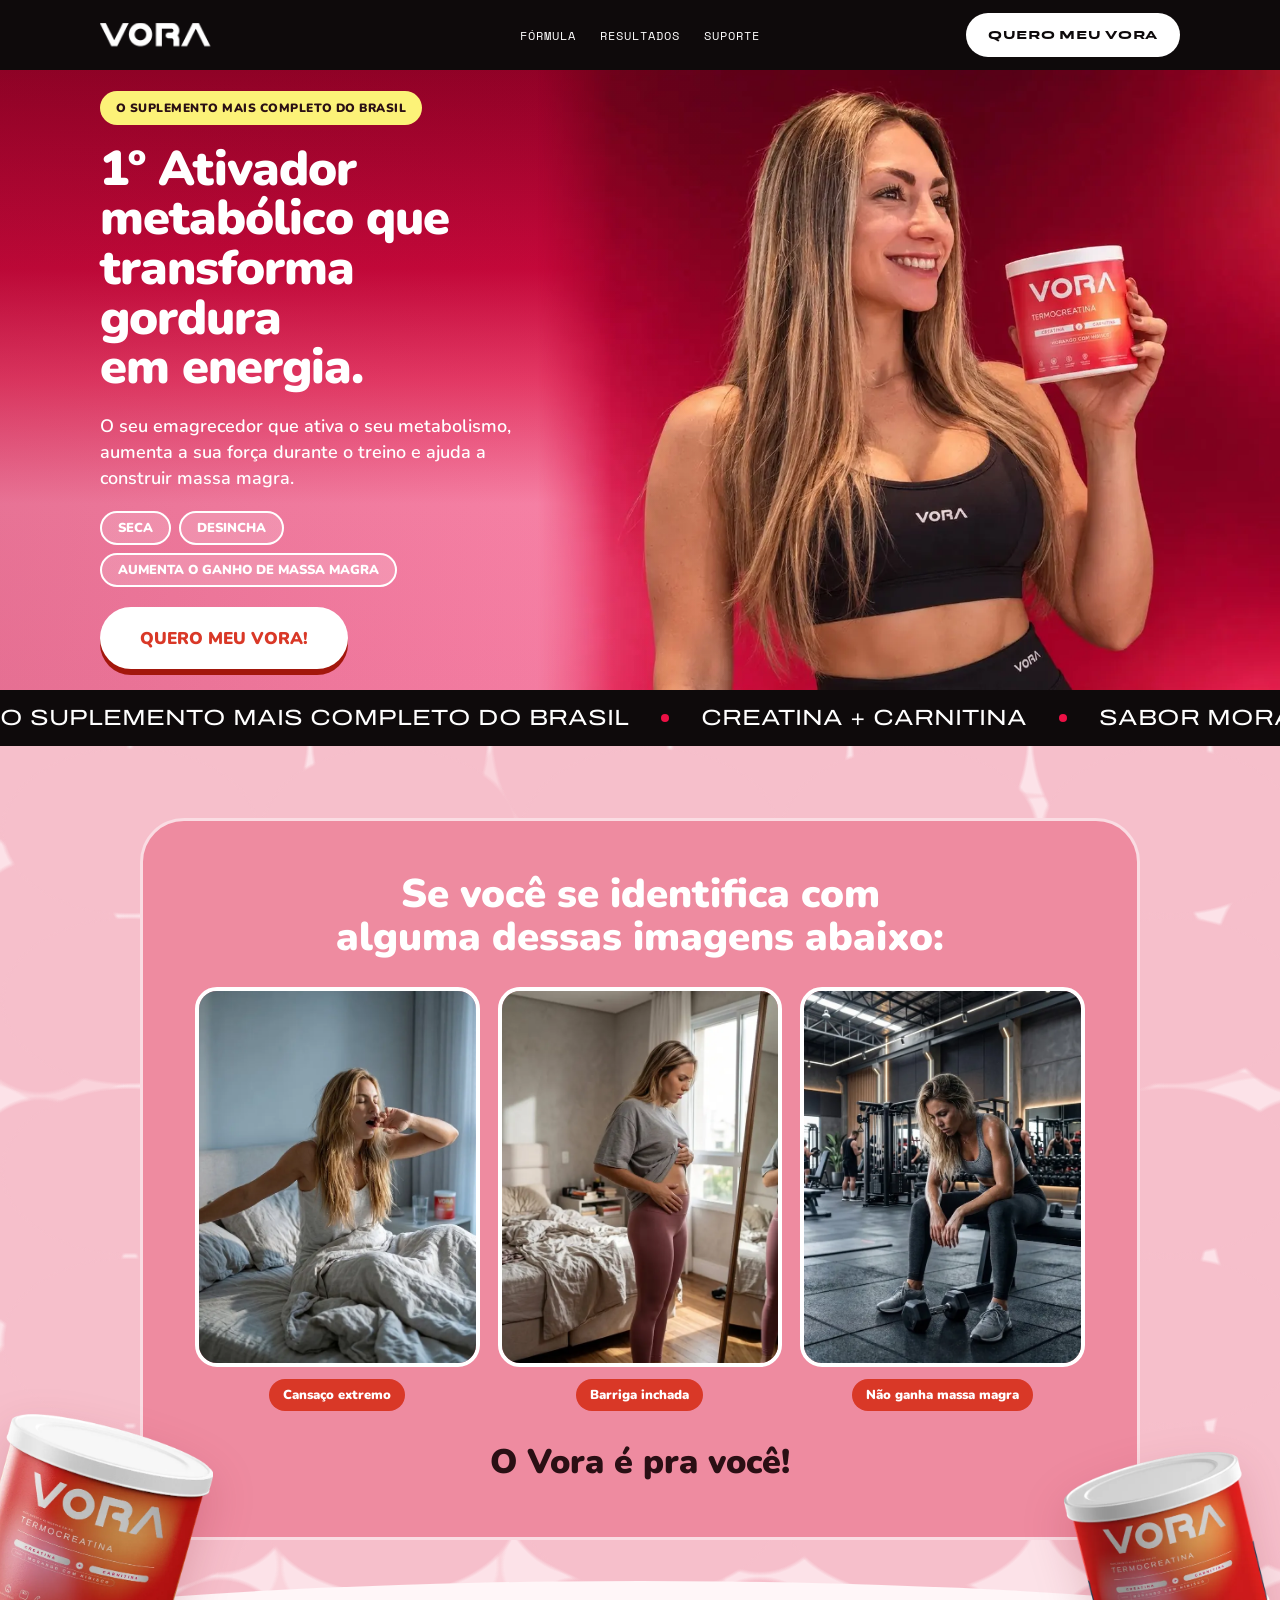
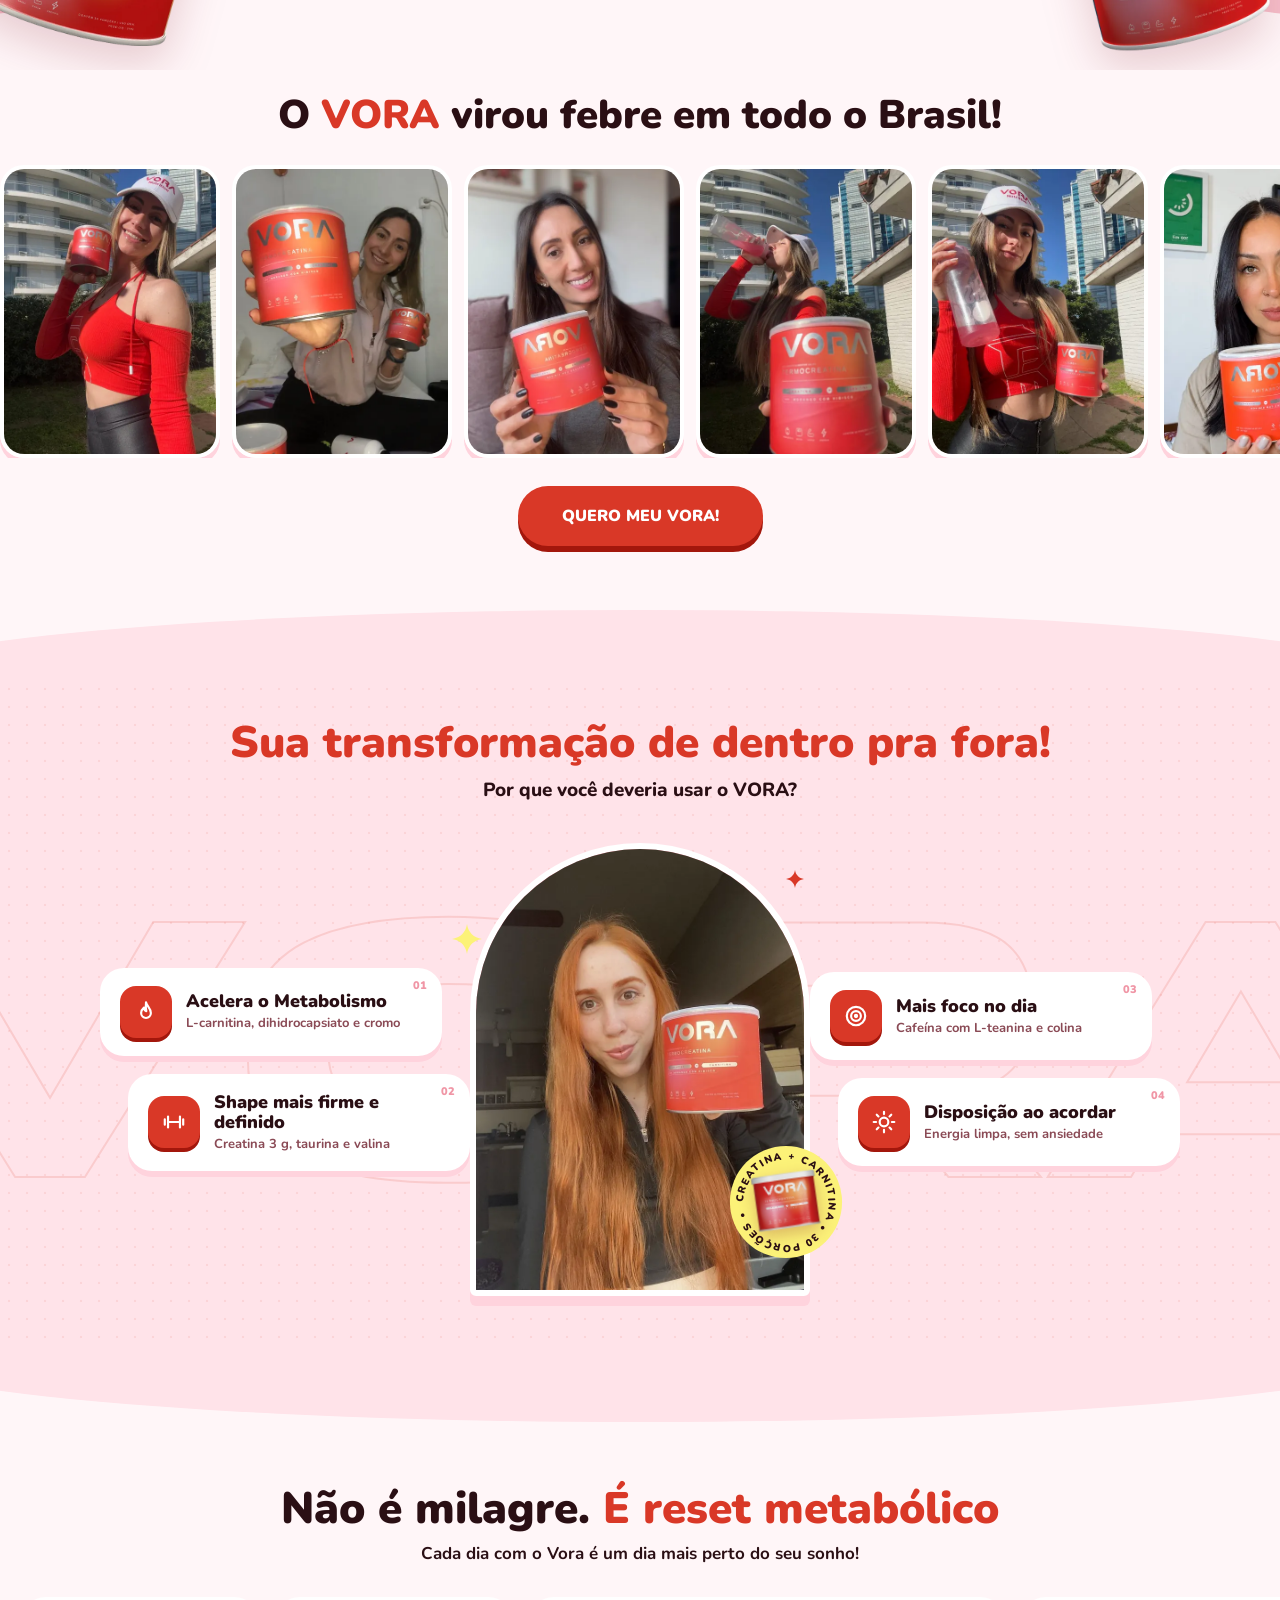
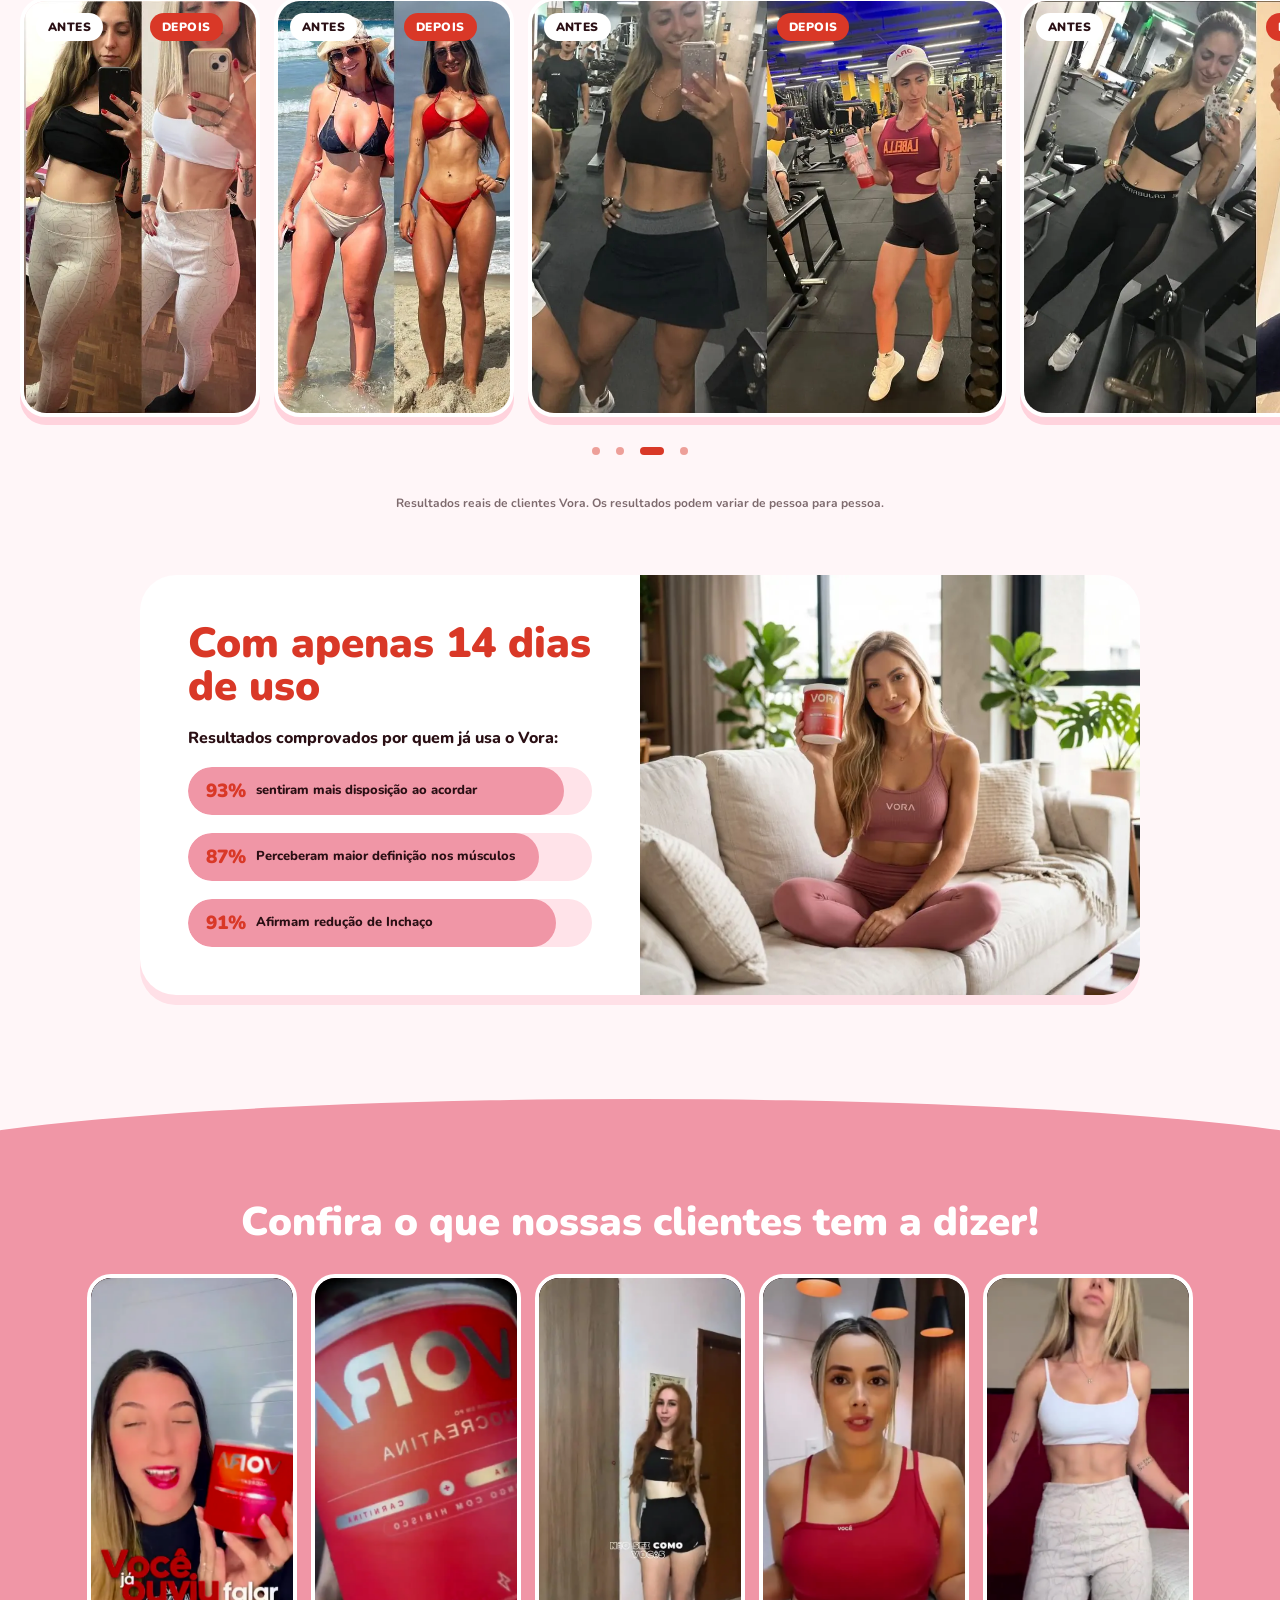
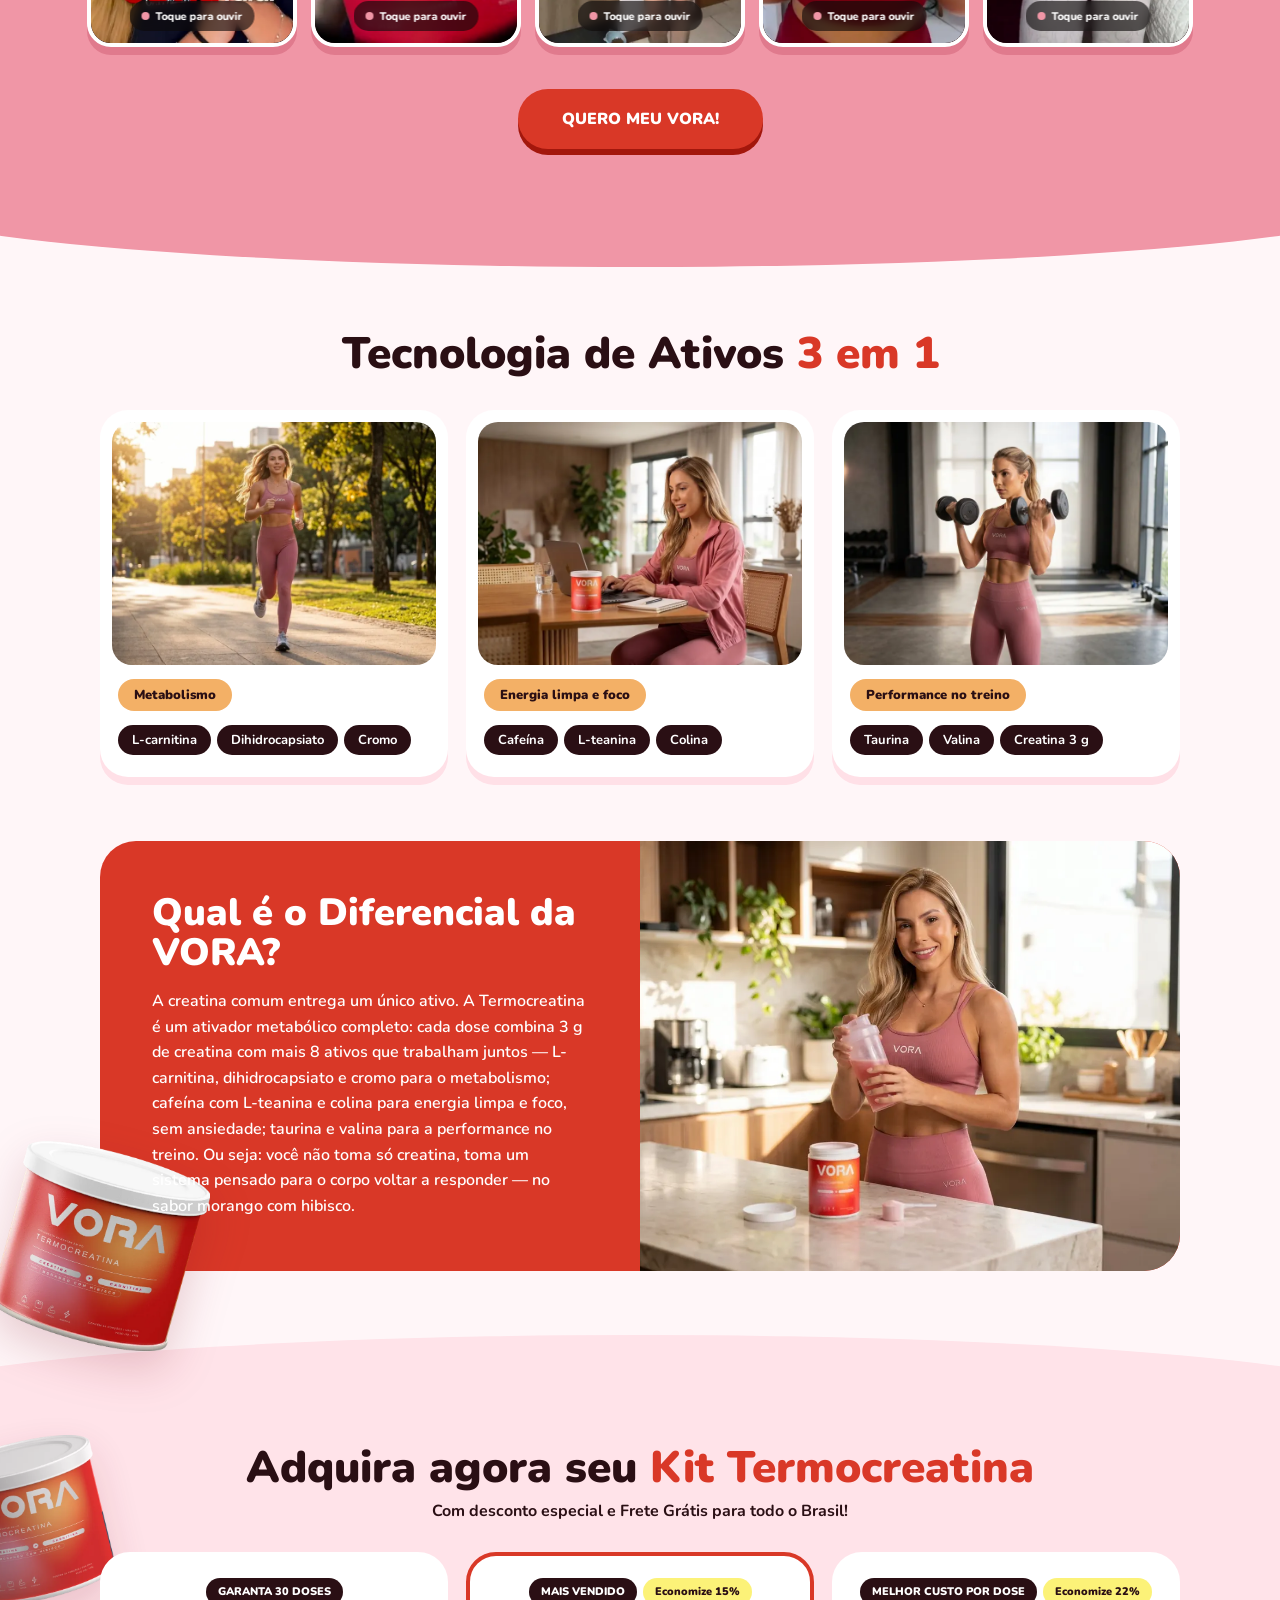
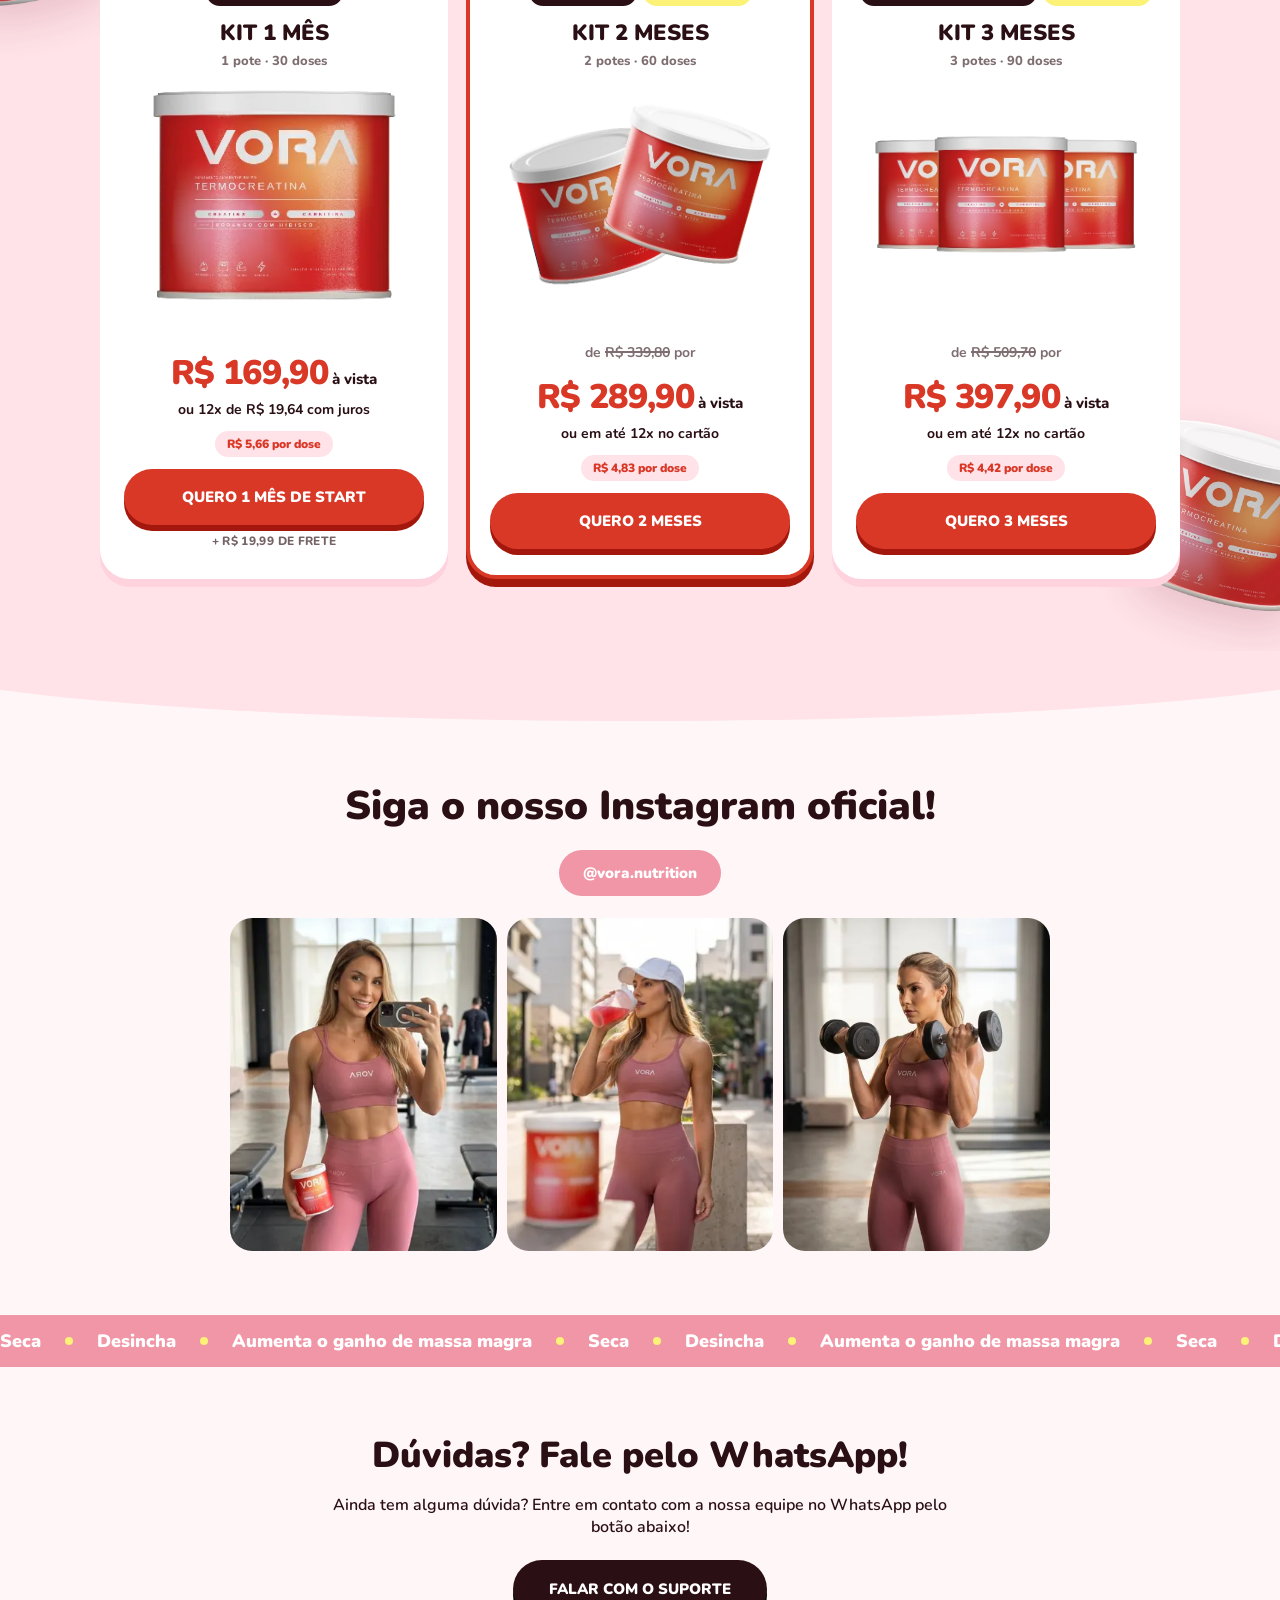
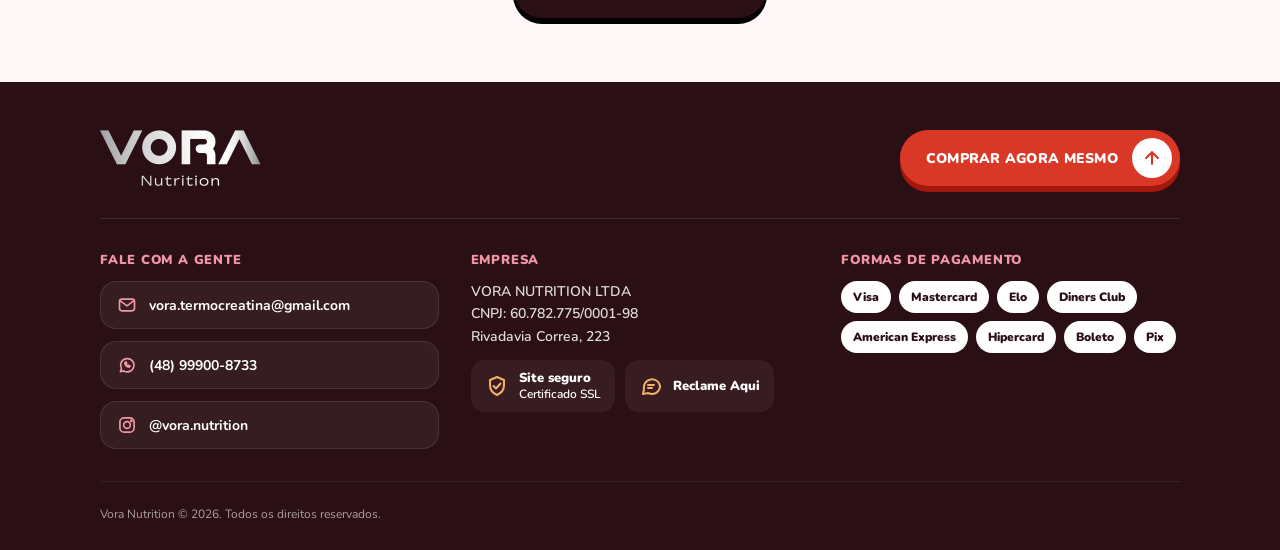
==== commit 585ef033: "CTA do hero mais leve Co-Authored-By: Claude Opus 5.5 <noreply@anthropic.com> Claude-Session: https:" ====
--- a/index.html
+++ b/index.html
@@ -18,7 +18,7 @@
   <link rel="preload" as="style" href="https://fonts.googleapis.com/css2?family=Archivo:wdth,wght@125,300;125,400&family=Nunito:wght@500;600;700;800;900&family=Space+Mono&display=swap">
   <link rel="stylesheet" href="https://fonts.googleapis.com/css2?family=Archivo:wdth,wght@125,300;125,400&family=Nunito:wght@500;600;700;800;900&family=Space+Mono&display=swap" media="print" onload="this.media='all'">
   <noscript><link rel="stylesheet" href="https://fonts.googleapis.com/css2?family=Archivo:wdth,wght@125,300;125,400&family=Nunito:wght@500;600;700;800;900&family=Space+Mono&display=swap"></noscript>
-  <link rel="stylesheet" href="css/style.css?v=20261016">
+  <link rel="stylesheet" href="css/style.css?v=20261016b">
 </head>
 <body>
 
@@ -433,7 +433,7 @@
   <div class="footer__copy">Vora Nutrition © 2026. Todos os direitos reservados.</div>
 </footer>
 
-<script src="js/config.js?v=20261016" defer></script>
-<script src="js/main.js?v=20261016" defer></script>
+<script src="js/config.js?v=20261016b" defer></script>
+<script src="js/main.js?v=20261016b" defer></script>
 </body>
 </html>
--- a/css/style.css
+++ b/css/style.css
@@ -411,28 +411,33 @@
   }
 }
 
-/* Hero CTA: soft pulse ring + light sweep to draw the eye */
-.hero__cta { position: relative; overflow: hidden; isolation: isolate; animation: ctaPulse 2.2s ease-out infinite; }
+/* Hero CTA: gentle "breathing" + light sweep to draw the eye.
+   Only transform is animated, so the browser never re-lays out the page. */
+.hero__cta {
+  position: relative;
+  overflow: hidden;
+  isolation: isolate;
+  animation: ctaBreath 2.4s ease-in-out infinite;
+  will-change: transform;
+}
 .hero__cta::after {
   content: "";
   position: absolute;
-  inset: 0 auto 0 -60%;
-  width: 45%;
-  background: linear-gradient(100deg, transparent, rgba(255, 255, 255, .0) 20%, rgba(255, 210, 220, .75) 50%, transparent 80%);
-  transform: skewX(-20deg);
-  animation: ctaShine 3.2s ease-in-out infinite;
+  inset: 0;
+  background: linear-gradient(100deg, transparent 30%, rgba(255, 205, 218, .8) 50%, transparent 70%);
+  transform: translateX(-120%);
   pointer-events: none;
   z-index: -1;
-}
-.hero__cta:hover { transform: translateY(-2px) scale(1.03); }
-@keyframes ctaPulse {
-  0% { box-shadow: 0 6px 0 var(--red-shadow), 0 0 0 0 rgba(255, 255, 255, .7); }
-  70% { box-shadow: 0 6px 0 var(--red-shadow), 0 0 0 16px rgba(255, 255, 255, 0); }
-  100% { box-shadow: 0 6px 0 var(--red-shadow), 0 0 0 0 rgba(255, 255, 255, 0); }
+  animation: ctaShine 3.2s ease-in-out infinite;
+}
+.hero__cta:hover { animation-play-state: paused; transform: translateY(-2px) scale(1.04); }
+@keyframes ctaBreath {
+  0%, 100% { transform: scale(1); }
+  50% { transform: scale(1.05); }
 }
 @keyframes ctaShine {
-  0%, 55% { left: -60%; }
-  100% { left: 130%; }
+  0%, 55% { transform: translateX(-120%); }
+  100% { transform: translateX(120%); }
 }
 @media (prefers-reduced-motion: reduce) {
   .hero__cta, .hero__cta::after { animation: none; }
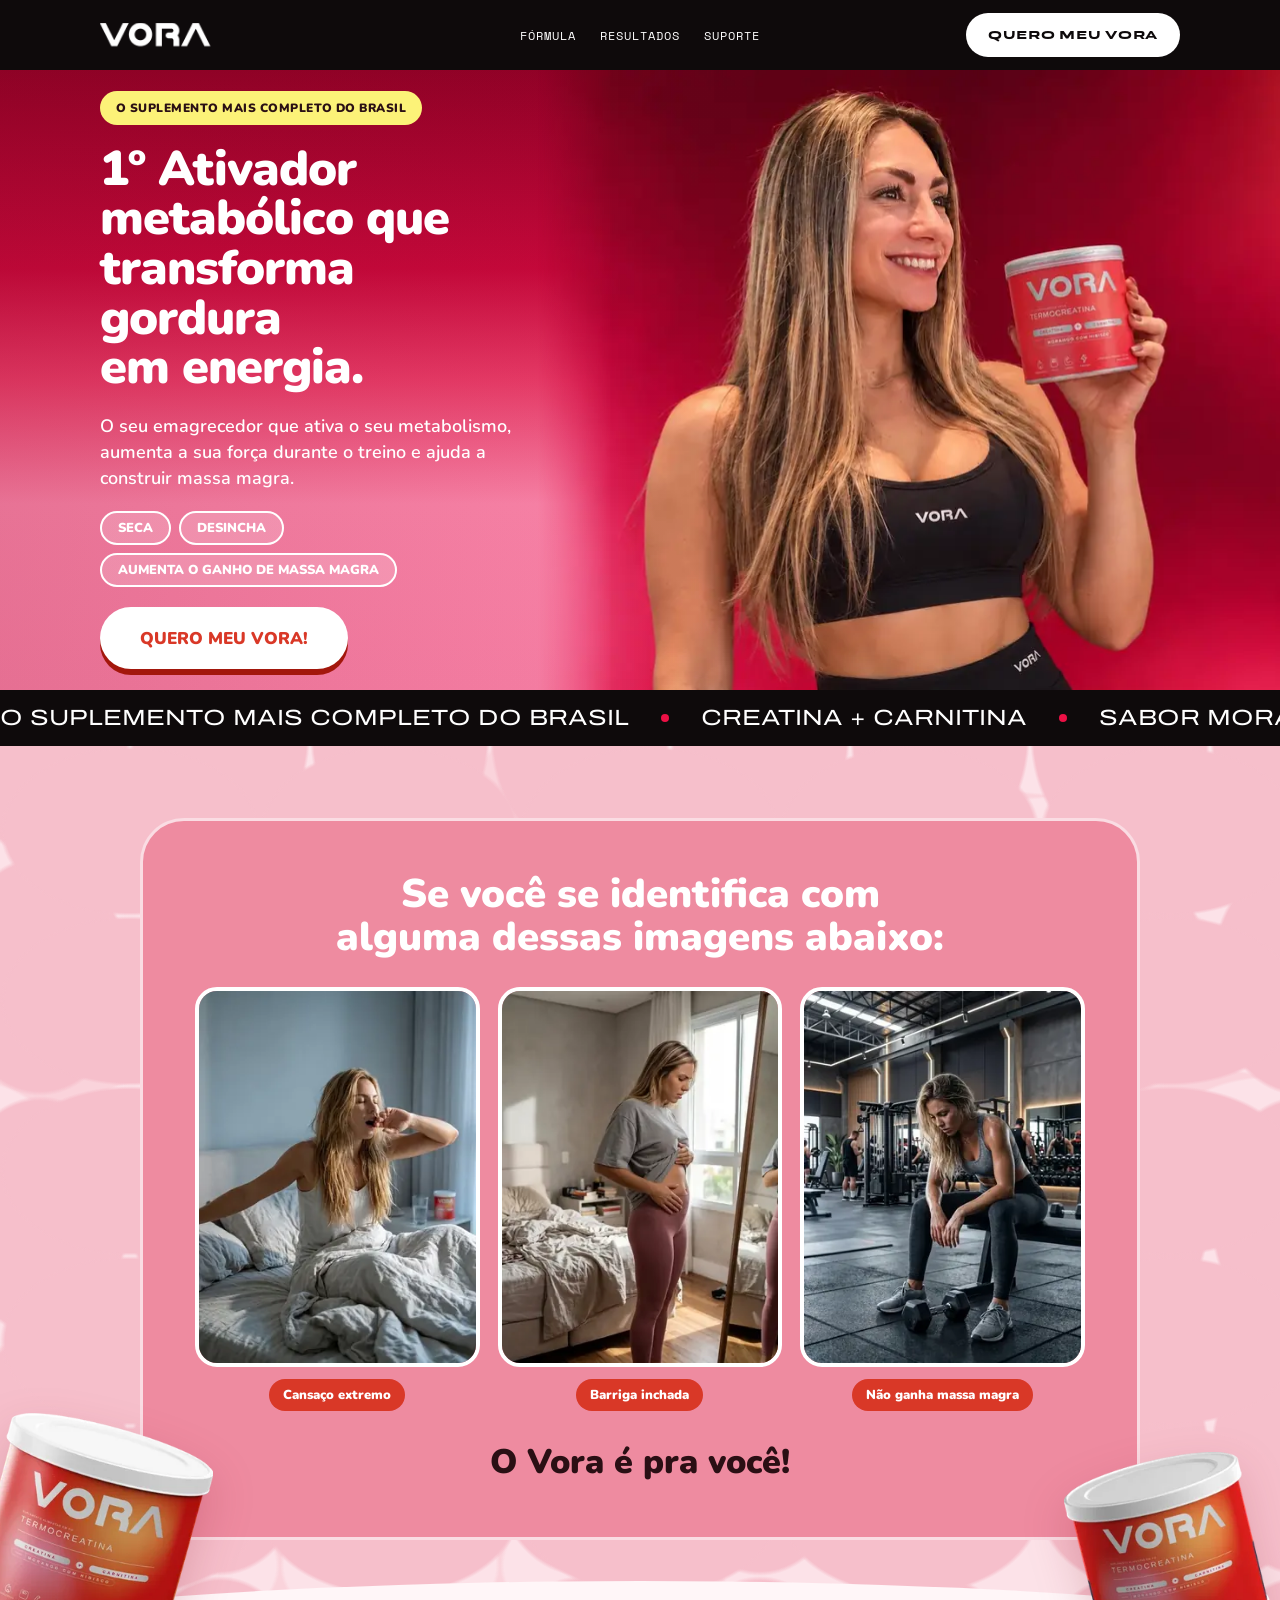
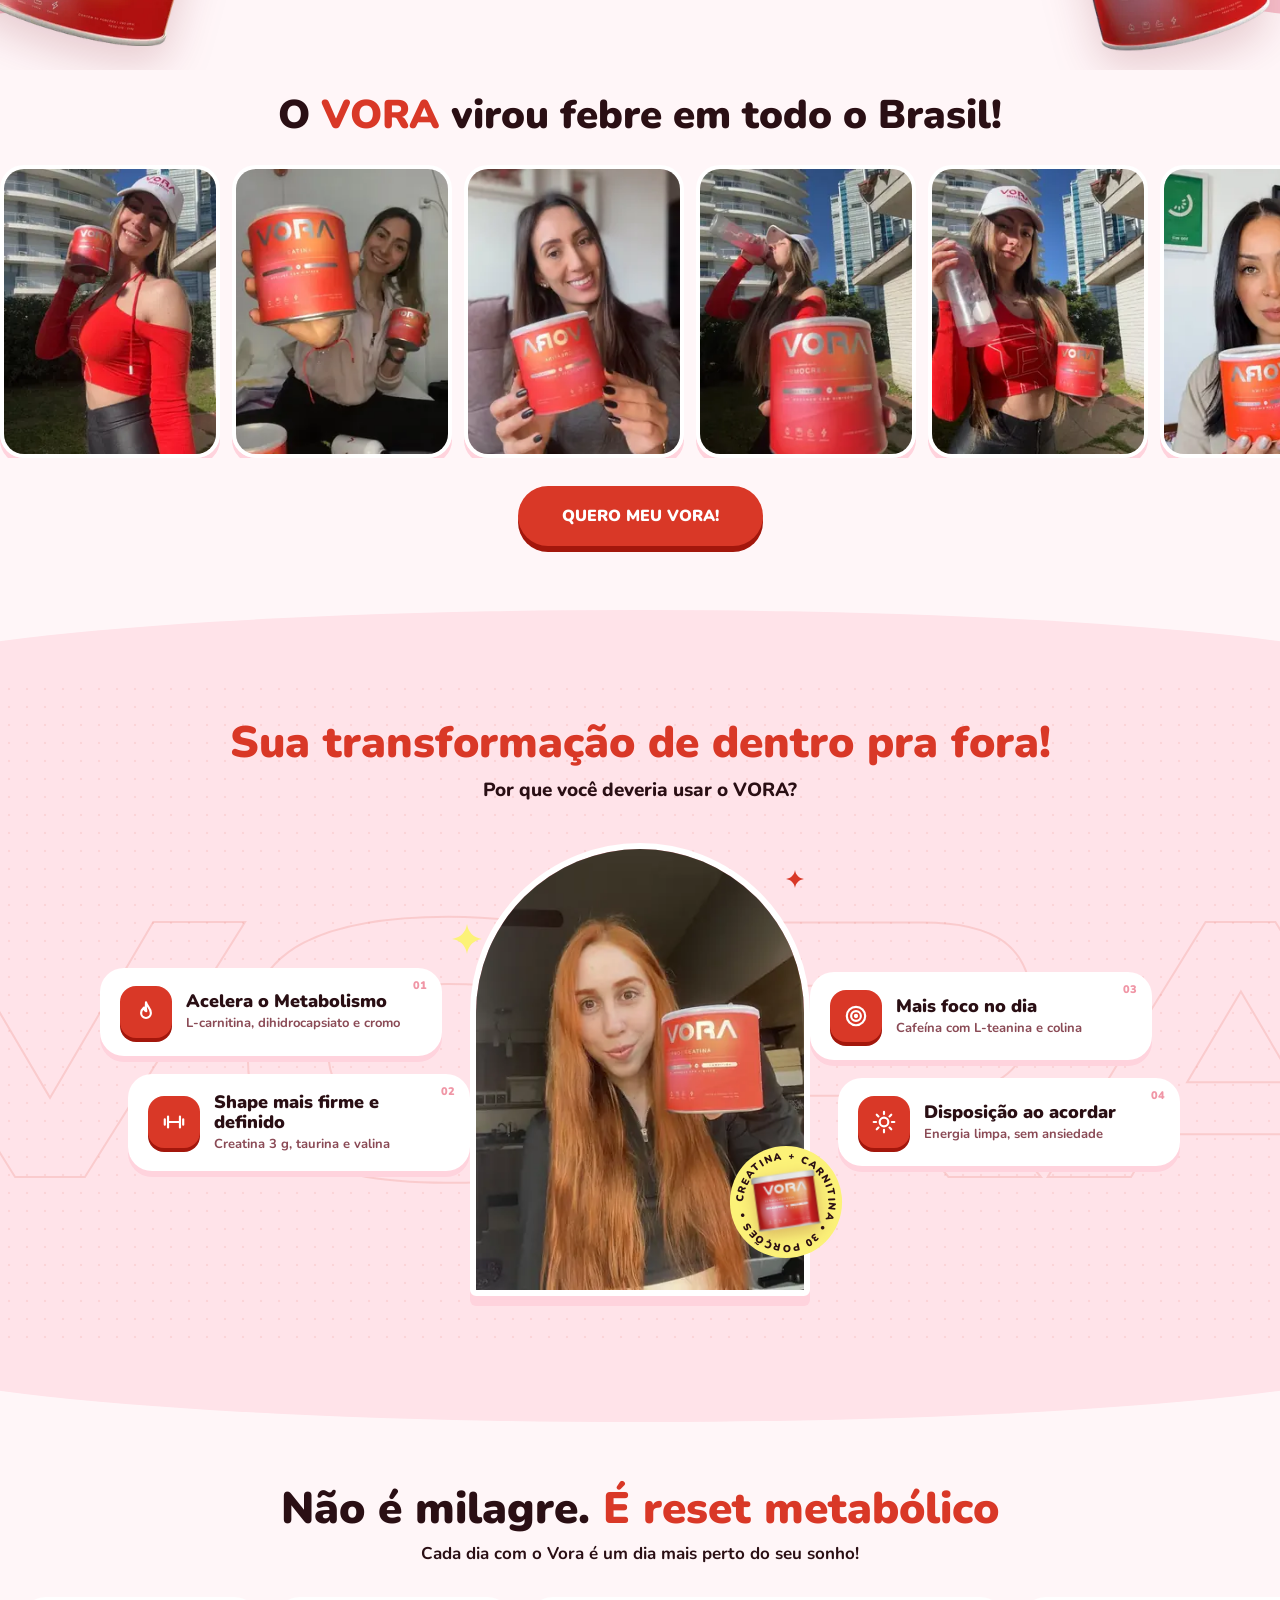
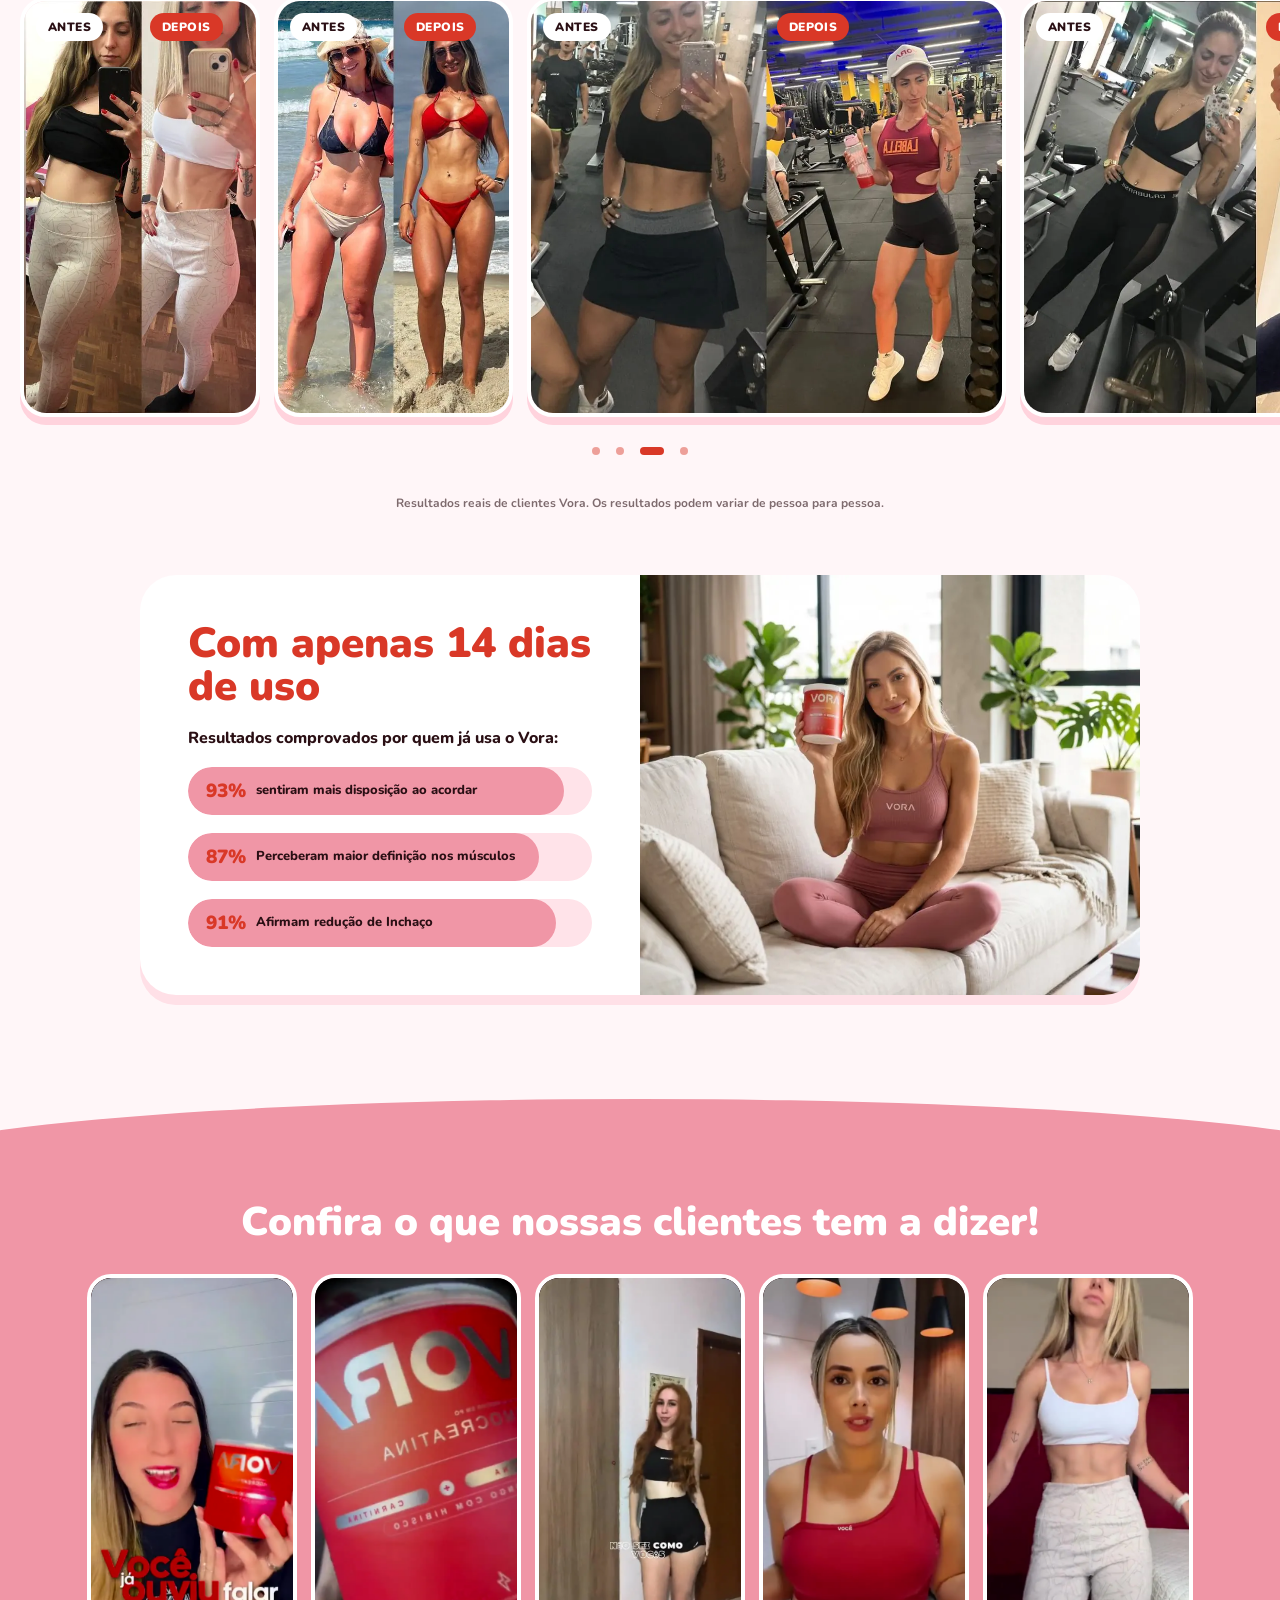
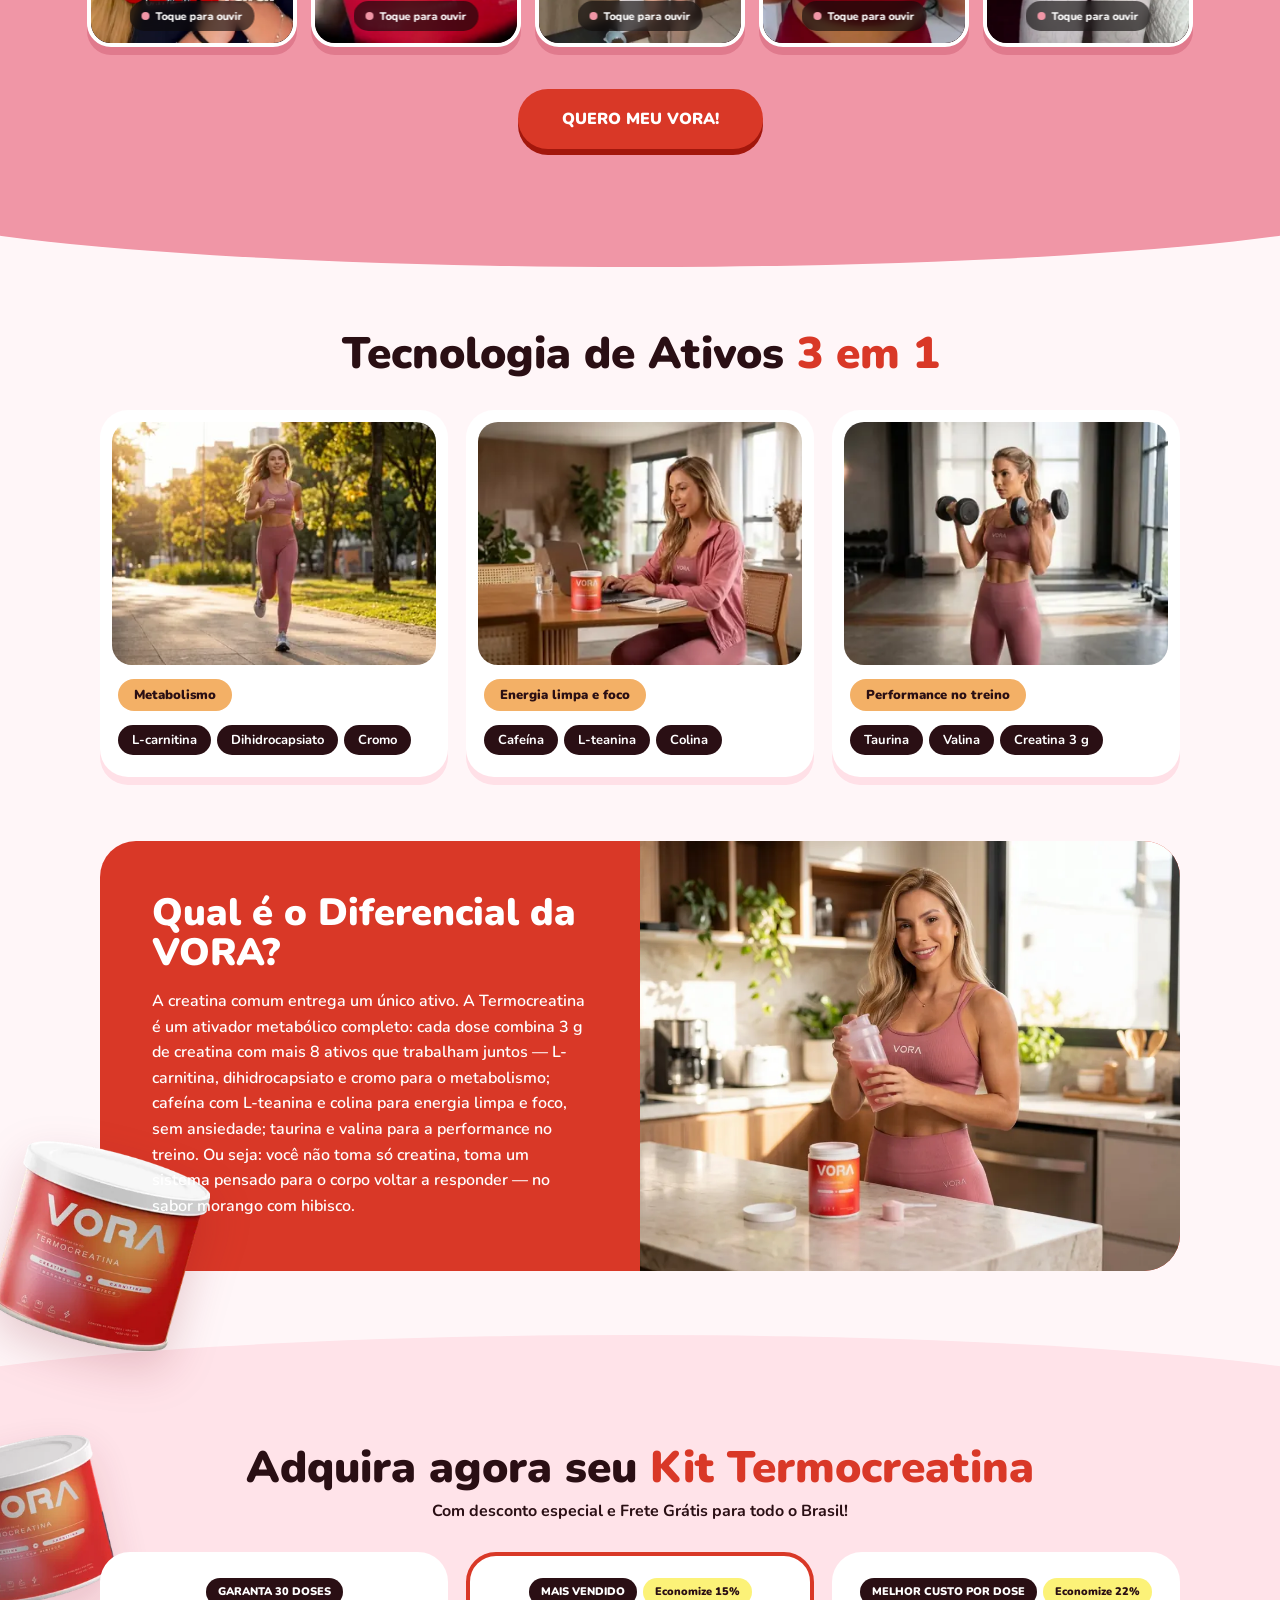
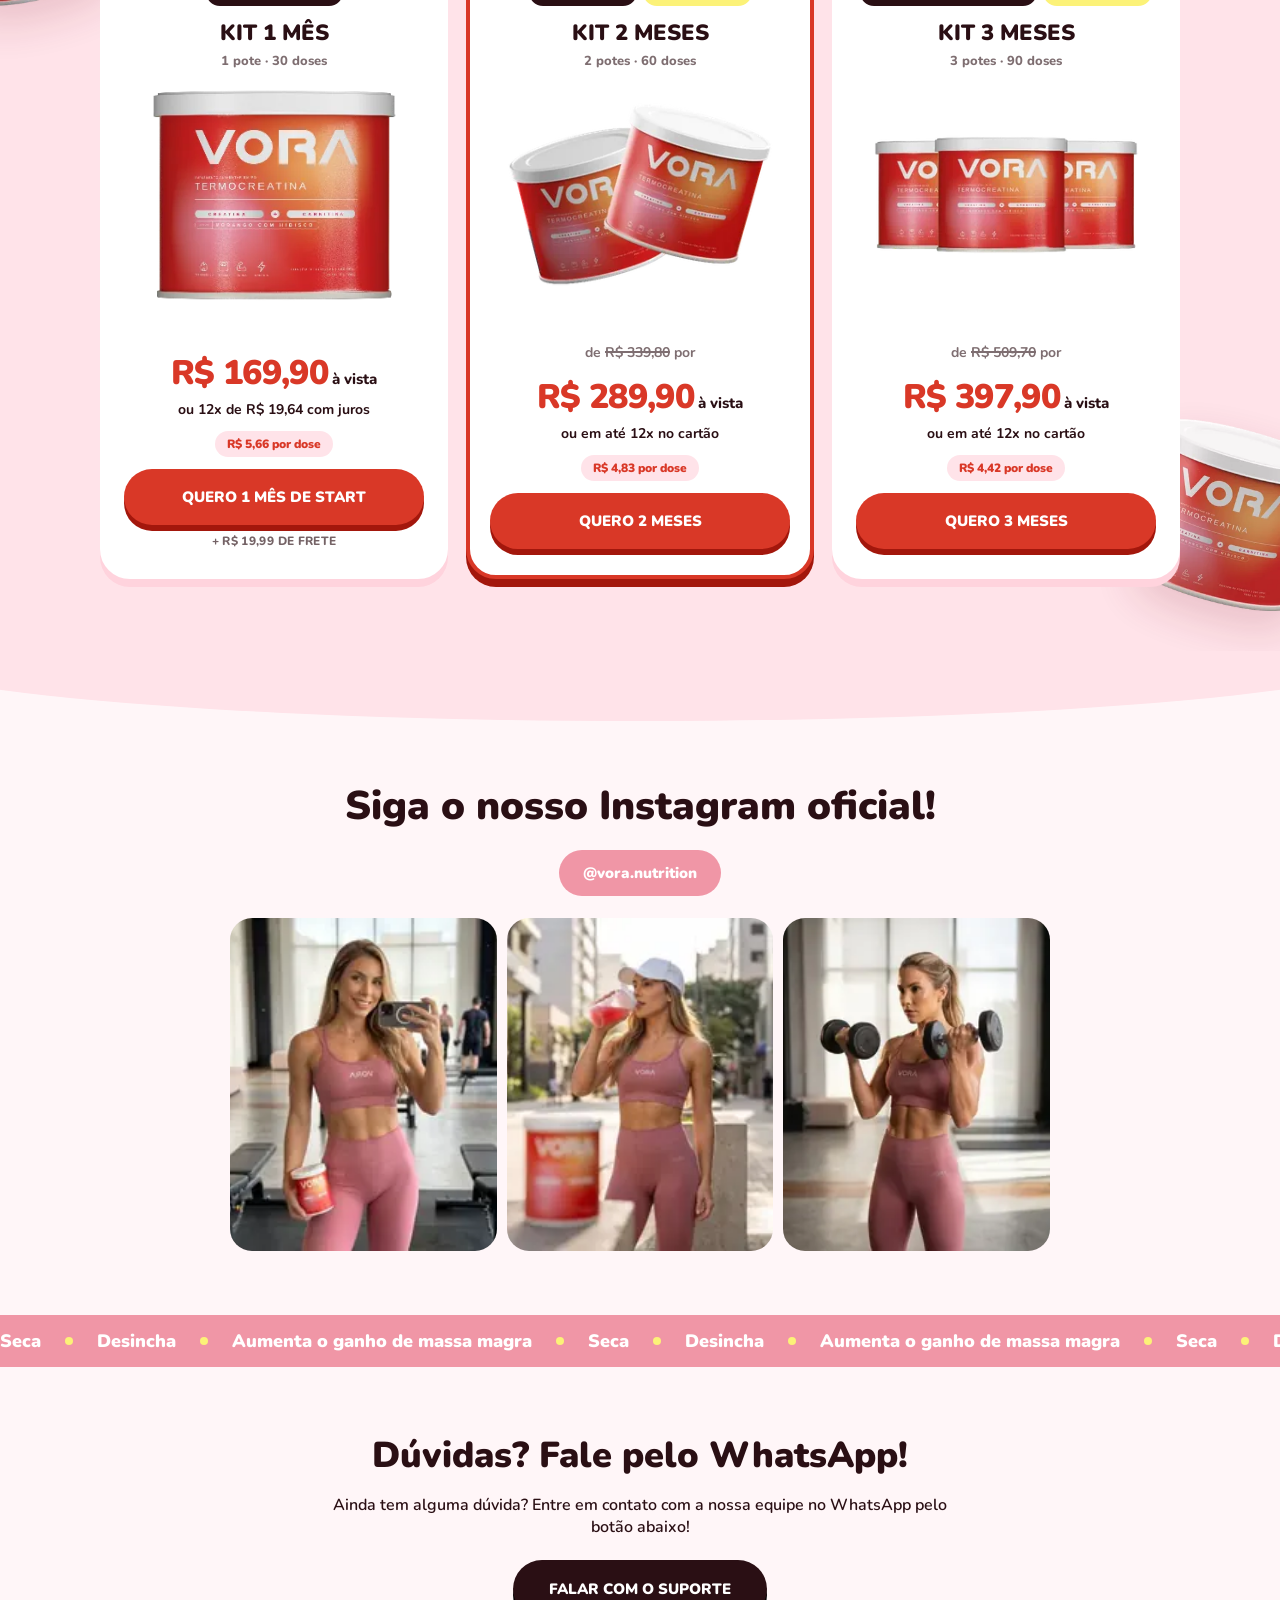
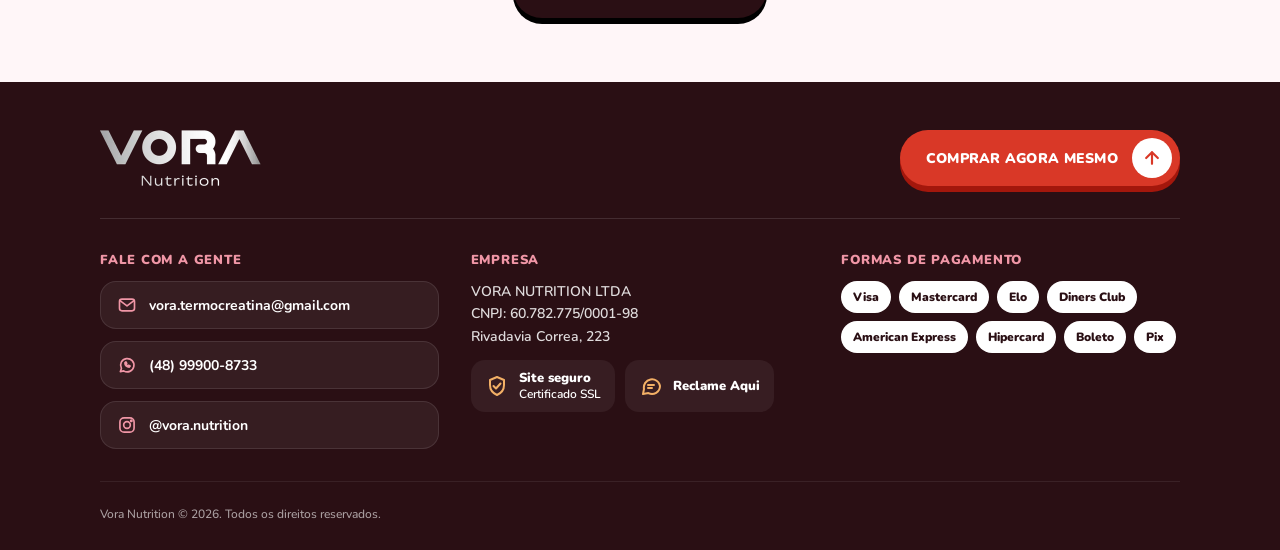
==== commit 931de6da: "Novo banner, fotos na faixa e desempenho Co-Authored-By: Claude Opus 5.5 <noreply@anthropic.com> Cla" ====
--- a/index.html
+++ b/index.html
@@ -11,14 +11,11 @@
   <meta property="og:image" content="assets/lp/hero-banner.jpg">
   <meta property="og:type" content="website">
   <link rel="icon" href="assets/logos/vora-vermelho.webp">
-  <link rel="preconnect" href="https://fonts.googleapis.com">
-  <link rel="preconnect" href="https://fonts.gstatic.com" crossorigin>
-  <link rel="preload" as="image" href="assets/lp/hero-banner.webp" fetchpriority="high">
-  <!-- Google Fonts sem bloquear a primeira pintura -->
-  <link rel="preload" as="style" href="https://fonts.googleapis.com/css2?family=Archivo:wdth,wght@125,300;125,400&family=Nunito:wght@500;600;700;800;900&family=Space+Mono&display=swap">
-  <link rel="stylesheet" href="https://fonts.googleapis.com/css2?family=Archivo:wdth,wght@125,300;125,400&family=Nunito:wght@500;600;700;800;900&family=Space+Mono&display=swap" media="print" onload="this.media='all'">
-  <noscript><link rel="stylesheet" href="https://fonts.googleapis.com/css2?family=Archivo:wdth,wght@125,300;125,400&family=Nunito:wght@500;600;700;800;900&family=Space+Mono&display=swap"></noscript>
-  <link rel="stylesheet" href="css/style.css?v=20261016b">
+  <!-- Banner e fonte principal carregam primeiro -->
+  <link rel="preload" as="image" href="assets/lp/hero-mobile.webp" imagesrcset="assets/lp/hero-mobile-560.webp 560w, assets/lp/hero-mobile.webp 800w" imagesizes="100vw" media="(max-width: 999px)" fetchpriority="high">
+  <link rel="preload" as="image" href="assets/lp/hero-banner.webp" imagesrcset="assets/lp/hero-banner-1100.webp 1100w, assets/lp/hero-banner.webp 1672w" imagesizes="75vw" media="(min-width: 1000px)" fetchpriority="high">
+  <link rel="preload" as="font" type="font/woff2" href="fonts/nunito-latin.woff2" crossorigin>
+  <style>:root{--red:#D93827;--red-shadow:#A3170C;--carmine:#EC1045;--pink:#F096A6;--pink-mid:#EE8BA0;--pink-shadow:#E07A8D;--pink-light:#FFE3E9;--pink-light-2:#FAD3DB;--spot-1:#F6BFCB;--spot-2:#FCE2E8;--shadow-soft:#FFE0E7;--shadow-soft-2:#FFD3DD;--page:#FFF6F8;--white:#FFFFFF;--yellow:#FCF278;--orange:#F3B066;--ink:#2A0F14;--black:#0E0A0B;--font-display:"Resolve Ext","Archivo",Arial,sans-serif;--font-wide:"Archivo",Arial,sans-serif;--font-mono:"Space Mono",ui-monospace,Menlo,monospace;--font-plain:Arimo,Arial,Helvetica,sans-serif;--header-h:70px;color-scheme:light}@font-face{font-family:"Resolve Ext";src:url("fonts/Resolve-BoldExt.woff2") format("woff2");font-weight:700;font-style:normal;font-display:swap}@font-face{font-family:"Nunito";src:url("fonts/nunito-latin.woff2") format("woff2");font-weight:500 900;font-style:normal;font-display:swap}@font-face{font-family:"Archivo";src:url("fonts/archivo-latin.woff2") format("woff2");font-weight:300 400;font-stretch:125%;font-style:normal;font-display:swap}@font-face{font-family:"Space Mono";src:url("fonts/spacemono-latin.woff2") format("woff2");font-weight:400;font-style:normal;font-display:swap}*,*::before,*::after{box-sizing:border-box}html{scroll-behavior:smooth}body{margin:0;overflow-x:clip;background:var(--page);font-family:"Nunito",Arial,sans-serif;color:var(--ink);-webkit-font-smoothing:antialiased}img{display:block;max-width:100%;height:auto}a{color:inherit;text-decoration:none}a:hover{color:var(--red)}h1,h2,h3,p{margin:0}[id]{scroll-margin-top:var(--header-h)}.visually-hidden{position:absolute;width:1px;height:1px;overflow:hidden;clip:rect(0 0 0 0);white-space:nowrap}@keyframes vmq{from{transform:translateX(0)}to{transform:translateX(-50%)}}@keyframes vfloat{0%,100%{transform:translateY(0) rotate(var(--r))}50%{transform:translateY(-18px) rotate(calc(var(--r) + 3deg))}}.pill{display:inline-flex;align-items:center;border-radius:999px;white-space:nowrap}.btn{display:inline-flex;align-items:center;justify-content:center;border-radius:999px;font-weight:900;text-transform:uppercase;cursor:pointer;transition:transform .08s ease,box-shadow .08s ease}.btn--red{height:60px;padding:0 44px;background:var(--red);color:var(--white);font-size:16px;box-shadow:0 6px 0 var(--red-shadow)}.btn--red:hover{color:var(--white)}.btn--red:active,.btn--white:active{transform:translateY(4px);box-shadow:0 2px 0 var(--red-shadow)}.btn--white{background:var(--white);color:var(--red);box-shadow:0 6px 0 var(--red-shadow)}.btn--dark{height:58px;padding:0 36px;background:var(--ink);color:var(--white);font-size:15px;box-shadow:0 6px 0 #000;margin-top:8px}.btn--dark:hover{color:var(--white)}.btn--dark:active{transform:translateY(4px);box-shadow:0 2px 0 #000}.h2{font-weight:900;font-size:clamp(26px,3.6vw,40px);line-height:1.08;text-wrap:balance}.h2--lg{font-size:clamp(28px,4vw,44px);line-height:1.05}.accent{color:var(--red)}.section-head{display:flex;flex-direction:column;gap:10px;text-align:center;align-items:center}.curve{background:var(--page);line-height:0;overflow:hidden}.curve>div{height:70px;margin:0 -10%;background:var(--curve-color)}.curve--in>div{border-radius:50% 50% 0 0 / 100% 100% 0 0}.curve--out>div{border-radius:0 0 50% 50% / 0 0 100% 100%}.float{position:absolute;z-index:1;pointer-events:none;filter:drop-shadow(0 18px 22px rgba(120,10,30,.18));animation:vfloat var(--d) ease-in-out infinite;display:none}@media (min-width:1000px){.float{display:block}}.float--front{z-index:3}.marquee{color:var(--white);overflow:hidden;display:flex;align-items:center}.marquee--dark{background:var(--black);height:56px}.marquee--dark .marquee__track{animation-duration:40s}.marquee--dark .marquee__item{font-family:var(--font-wide);font-variation-settings:"wdth" 125;font-stretch:125%;font-weight:400;font-size:22px;text-transform:uppercase;gap:32px;padding-right:32px}.marquee--dark .marquee__item::after{background:var(--carmine)}@media (max-width:760px){.marquee--dark{height:46px}.marquee--dark .marquee__item{font-size:16px;gap:22px;padding-right:22px}}.marquee--bottom{background:var(--pink);height:52px}.marquee__track{display:flex;width:max-content;animation:vmq 32s linear infinite}.marquee__item{display:inline-flex;align-items:center;gap:24px;padding-right:24px;font-weight:900;font-size:14px;white-space:nowrap}.marquee--bottom .marquee__item{font-size:18px}.marquee__item::after{content:"";width:8px;height:8px;border-radius:8px;background:var(--yellow)}.header{position:sticky;top:env(safe-area-inset-top,0px);z-index:20;background:var(--black);color:var(--white)}.header__inner{max-width:1120px;margin:0 auto;padding:0 20px;height:var(--header-h);display:grid;grid-template-columns:1fr auto 1fr;align-items:center;gap:20px}.header__nav{display:flex;gap:24px;font-family:var(--font-mono);font-size:12px;letter-spacing:.08em;text-transform:uppercase}.header__nav a:hover{color:var(--pink)}.header__cta{justify-self:end;height:44px;padding:0 22px;background:var(--white);color:var(--black);font-family:var(--font-display);font-weight:700;font-size:12px;letter-spacing:.06em}.header__cta:hover{color:var(--red)}.logo{display:inline-block;position:relative;overflow:hidden;flex-shrink:0}.logo img{position:absolute;max-width:none}.logo--header{width:112px;height:24px}.logo--header img{width:193px;left:-41px;top:-86px;filter:brightness(0) invert(1)}.logo--footer{width:162px;height:56px}.logo--footer img{width:280px;left:-59px;top:-113px}@media (max-width:760px){:root{--header-h:58px}.header__inner{grid-template-columns:1fr auto;padding:0 16px;gap:12px}.header__nav{display:none}.header__cta{height:36px;padding:0 14px;font-size:10px;white-space:nowrap}.logo--header{width:93px;height:20px}.logo--header img{width:161px;left:-34px;top:-72px}}.hero{padding:0}.hero__card{position:relative;margin:0 auto;overflow:hidden;background:var(--carmine);color:var(--white)}.hero__media{position:relative;aspect-ratio:4 / 3}.hero__slide{position:absolute;inset:0;opacity:0;transition:opacity .9s ease}.hero__slide.is-active{opacity:1}.hero__slide picture{display:block;width:100%;height:100%}.hero__slide img{width:100%;height:100%;object-fit:cover;object-position:var(--pos,70% center)}.hero__shade{display:none}.hero__content{position:relative;padding:26px 22px 32px;display:flex;flex-direction:column;gap:16px}.hero__badge{align-self:flex-start;height:30px;padding:0 14px;background:var(--yellow);color:var(--ink);font-weight:900;font-size:11px;text-transform:uppercase;white-space:normal}.hero__title{font-weight:900;font-size:32px;line-height:1.04;letter-spacing:-.02em;text-wrap:balance}.hero__text{font-size:16px;font-weight:600;line-height:1.45;text-wrap:pretty}.hero__chips{display:flex;flex-wrap:wrap;gap:6px}.hero__chip{height:30px;padding:0 14px;border:2px solid var(--white);font-weight:900;font-size:12px;text-transform:uppercase}.hero__cta{display:flex;height:58px;font-size:16px}@media (min-width:1000px){.hero{--hero-gutter:max(56px,calc((100vw - 1120px) / 2 + 20px))}.hero__card{min-height:620px;display:flex;align-items:center}.hero__card{--hh:clamp(600px,44vw,760px);height:var(--hh);background:linear-gradient(180deg,#920127 0%,#C7083B 32%,#E93B68 50%,#FB85AA 70%,#F981A7 100%)}.hero__media{position:absolute;inset:0 0 0 auto;width:min(58%,calc(var(--hh) * 1.777));aspect-ratio:auto;-webkit-mask-image:linear-gradient(90deg,transparent 0,#000 10%);mask-image:linear-gradient(90deg,transparent 0,#000 10%)}.hero__shade{display:block;position:absolute;inset:0;pointer-events:none;background:linear-gradient(90deg,rgba(120,10,30,var(--shade,.15)) 0%,rgba(120,10,30,0) 60%);transition:background .9s}.hero__content{padding:56px 56px 56px var(--hero-gutter);max-width:calc(min(560px,46vw) - 56px + var(--hero-gutter));gap:20px}.hero__badge{height:34px;padding:0 16px;font-size:12px;letter-spacing:.04em}.hero__title{font-size:clamp(32px,3.8vw,52px);line-height:1.02}.hero__text{font-size:18px}.hero__chips{gap:8px}.hero__chip{height:34px;padding:0 16px;font-size:13px;background:rgba(255,255,255,.18)}.hero__cta{align-self:flex-start;display:inline-flex;height:62px;padding:0 40px;font-size:17px}}.hero__cta{position:relative;overflow:hidden;isolation:isolate;animation:ctaBreath 2.4s ease-in-out infinite;will-change:transform}.hero__cta::after{content:"";position:absolute;inset:0;background:linear-gradient(100deg,transparent 30%,rgba(255,205,218,.8) 50%,transparent 70%);transform:translateX(-120%);pointer-events:none;z-index:-1;animation:ctaShine 3.2s ease-in-out infinite}.hero__cta:hover{animation-play-state:paused;transform:translateY(-2px) scale(1.04)}@keyframes ctaBreath{0%,100%{transform:scale(1)}50%{transform:scale(1.05)}}@keyframes ctaShine{0%,55%{transform:translateX(-120%)}100%{transform:translateX(120%)}}@media (prefers-reduced-motion:reduce){.hero__cta,.hero__cta::after{animation:none}}.hero__note{display:none}@media (max-width:999px){.hero__card{height:calc(100vh - var(--header-h) - 46px);height:calc(100svh - var(--header-h) - 46px);min-height:540px;max-height:860px;display:flex;flex-direction:column;justify-content:flex-end;background:#9E0A2C}.hero__media{position:absolute;inset:0 0 auto 0;height:min(124vw,74%);aspect-ratio:auto}.hero__slide img{object-position:var(--pos-m,60% center)}.hero__shade{display:block;position:absolute;inset:0;pointer-events:none;background:linear-gradient(180deg,rgba(14,10,11,.35) 0%,rgba(14,10,11,0) 16%),linear-gradient(180deg,rgba(158,10,44,0) 34%,rgba(158,10,44,.62) 54%,rgba(150,8,40,.94) 72%,#8E0827 100%)}.hero__content{padding:0 20px 22px;gap:12px}.hero__badge{height:26px;padding:0 12px;font-size:10px;letter-spacing:.06em;white-space:nowrap}.hero__title{font-size:clamp(27px,8.4vw,40px);line-height:1;letter-spacing:-.025em;text-shadow:0 2px 18px rgba(80,0,20,.35)}.hero__title-hl{color:var(--yellow)}.hero__text{font-size:15px;line-height:1.4;max-width:34ch;opacity:.95}.hero__chips{display:none}.hero__cta{height:56px;margin-top:6px;font-size:16px}.hero__note{display:flex;align-items:center;justify-content:center;gap:8px;font-size:12px;font-weight:800;letter-spacing:.04em;text-transform:uppercase;opacity:.9}.hero__note::before{content:"";width:6px;height:6px;border-radius:6px;background:var(--yellow)}}.badge-short{display:none}@media (max-width:380px){.badge-full{display:none}.badge-short{display:inline}}@media (max-width:340px){.hero__note{font-size:10.5px;letter-spacing:.02em;white-space:nowrap}.header__cta{padding:0 12px;font-size:9.5px}.logo--header{width:80px;height:17px}.logo--header img{width:138px;left:-29px;top:-62px}}@media (max-width:999px) and (max-height:700px){.hero__text{display:none}}.ident{position:relative;overflow:hidden;padding:72px 14px 130px;background-color:var(--pink-light-2);background-image:radial-gradient(closest-side,var(--spot-1) 96%,transparent 100%),radial-gradient(closest-side,var(--spot-1) 96%,transparent 100%),radial-gradient(closest-side,var(--spot-2) 96%,transparent 100%);background-size:260px 170px,180px 240px,220px 140px;background-position:0 0,130px 110px,60px 190px}.ident__card{position:relative;z-index:2;max-width:1000px;margin:0 auto;border-radius:44px;background:var(--pink-mid);border:3px solid rgba(255,255,255,.7);padding:clamp(26px,5vw,52px);display:flex;flex-direction:column;gap:28px;align-items:center;text-align:center}.ident__card .h2{color:var(--white);max-width:620px}.ident__grid{display:grid;grid-template-columns:repeat(3,minmax(0,1fr));gap:clamp(8px,2vw,18px);width:100%}.ident__item{display:flex;flex-direction:column;gap:12px;align-items:center}.ident__photo{width:100%;aspect-ratio:3 / 4;border-radius:22px;overflow:hidden;border:4px solid var(--white)}.ident__photo img{width:100%;height:100%;object-fit:cover}.ident__tag{min-height:32px;padding:4px 14px;background:var(--red);color:var(--white);font-weight:900;font-size:clamp(10px,1.4vw,13px);white-space:normal}.ident__cta{font-weight:900;font-size:clamp(24px,3vw,34px);color:var(--ink)}.ident__curve{position:absolute;left:-15%;right:-15%;bottom:-1px;height:90px;background:var(--page);border-radius:50% 50% 0 0 / 100% 100% 0 0;pointer-events:none}.fever{padding:24px 0 64px;display:flex;flex-direction:column;gap:28px;align-items:center}.fever .h2{padding:0 20px;text-align:center}.strip{width:100%;overflow:hidden}.strip__track{display:flex;gap:12px;width:max-content;animation:vmq 40s linear infinite}.strip__track img{width:220px;aspect-ratio:3 / 4;object-fit:cover;border-radius:24px;border:4px solid var(--white);box-shadow:0 6px 0 var(--shadow-soft-2);flex-shrink:0}.transf{position:relative;overflow:hidden;padding:40px 14px 56px;background-color:var(--pink-light);background-image:radial-gradient(rgba(217,56,39,.09) 1.3px,transparent 1.6px);background-size:18px 18px}.transf__word{position:absolute;left:50%;top:54%;transform:translate(-50%,-50%);font-family:var(--font-display);font-weight:700;font-size:clamp(120px,30vw,420px);line-height:1;letter-spacing:-.02em;color:transparent;-webkit-text-stroke:2px rgba(217,56,39,.14);pointer-events:none;user-select:none;white-space:nowrap}.transf__inner{position:relative;max-width:1080px;margin:0 auto;display:flex;flex-direction:column;gap:40px;align-items:center}.transf .h2{color:var(--red)}.transf__sub{font-size:19px;font-weight:800}.transf__grid{display:grid;grid-template-columns:1fr minmax(260px,340px) 1fr;gap:28px;width:100%;align-items:center}.transf__col{display:flex;flex-direction:column;gap:18px}.transf__col--left .benefit:nth-child(2){margin-left:28px;margin-right:-28px}.transf__col--right .benefit:nth-child(1){margin-left:-28px;margin-right:28px}.benefit{position:relative;background:var(--white);border-radius:24px;padding:18px 20px;display:flex;align-items:center;gap:14px;box-shadow:0 6px 0 var(--shadow-soft-2);transition:transform .2s ease,box-shadow .2s ease}.benefit:hover{transform:translateY(-3px);box-shadow:0 9px 0 var(--shadow-soft-2)}.benefit__icon{flex-shrink:0;display:grid;place-items:center;width:52px;height:52px;border-radius:16px;background:var(--red);color:var(--white);box-shadow:0 4px 0 var(--red-shadow)}.benefit__icon svg{width:26px;height:26px}.benefit__body{display:flex;flex-direction:column;gap:3px;min-width:0}.benefit__text{margin:0;font-weight:900;font-size:18px;line-height:1.15}.benefit__desc{font-size:13px;font-weight:700;color:#8A4A55;line-height:1.3}.benefit__num{position:absolute;top:10px;right:14px;font-size:11px;font-weight:900;color:var(--pink);letter-spacing:.06em}.transf__visual{position:relative}.transf__photo{width:100%;aspect-ratio:3 / 4;border-radius:999px 999px 36px 36px;overflow:hidden;background:var(--pink);border:6px solid var(--white);box-shadow:0 10px 0 var(--shadow-soft-2)}.transf__photo img{width:100%;height:100%;object-fit:cover;object-position:center 35%}.transf__seal{position:absolute;right:-34px;bottom:36px;width:116px;height:116px;animation:spin 22s linear infinite}.transf__seal-bg{fill:var(--yellow)}.transf__seal-text{font-family:"Nunito",Arial,sans-serif;font-weight:900;font-size:10.5px;letter-spacing:.14em;text-transform:uppercase;fill:var(--ink)}.transf__seal-can{position:absolute;right:-10px;bottom:66px;width:68px;transform:rotate(-8deg);filter:drop-shadow(0 6px 8px rgba(120,10,30,.25));pointer-events:none}@keyframes spin{to{transform:rotate(360deg)}}.transf__spark{position:absolute;color:var(--yellow);pointer-events:none}.transf__spark svg{display:block;width:100%;height:100%;fill:currentColor}.transf__spark--a{width:30px;height:30px;left:-18px;top:18%;animation:twinkle 3.2s ease-in-out infinite}.transf__spark--b{width:18px;height:18px;right:6px;top:6%;color:var(--red);animation:twinkle 2.6s ease-in-out .8s infinite}@keyframes twinkle{0%,100%{transform:scale(1) rotate(0);opacity:1}50%{transform:scale(.7) rotate(20deg);opacity:.6}}@media (max-width:900px){.transf__grid{grid-template-columns:1fr 1fr;gap:14px;align-items:stretch}.transf__visual{grid-column:1 / -1;order:-1;width:min(78%,340px);justify-self:center;margin-bottom:18px}.transf__col{display:contents}.transf__col--left .benefit:nth-child(2),.transf__col--right .benefit:nth-child(1){margin:0}.benefit{flex-direction:column;align-items:flex-start;padding:16px;gap:12px}.benefit__icon{width:44px;height:44px;border-radius:14px}.benefit__icon svg{width:22px;height:22px}.benefit__text{font-size:16px}.benefit__desc{font-size:12px}.transf__seal{right:-22px;bottom:24px;width:96px;height:96px}.transf__seal-can{right:-2px;bottom:50px;width:56px}.transf__word{top:34%;font-size:44vw}}@media (max-width:340px){.transf__grid{grid-template-columns:1fr}}.reset{padding:64px 14px}.reset__inner{max-width:900px;margin:0 auto;display:flex;flex-direction:column;gap:32px;align-items:center}.reset__sub{font-size:17px;font-weight:700}.reset__inner{max-width:1080px}.reset__scroller{position:relative;width:100vw;max-width:100vw;align-self:center;overflow-x:auto;scroll-snap-type:x mandatory;scroll-padding:0 20px;scrollbar-width:none;padding:0 20px 10px}.reset__scroller::-webkit-scrollbar{display:none}.reset__row{display:flex;gap:14px;width:max-content;margin:0 auto}.ba-card{position:relative;margin:0;height:420px;flex-shrink:0;border-radius:26px;overflow:hidden;border:4px solid var(--white);box-shadow:0 8px 0 var(--shadow-soft-2);scroll-snap-align:center;background:var(--pink-light)}.ba-card img{height:100%;width:auto;max-width:none;object-fit:cover}.ba-card__label{position:absolute;top:12px;left:12px;height:28px;padding:0 12px;font-weight:900;font-size:12px;letter-spacing:.04em;text-transform:uppercase;background:var(--white);color:var(--ink)}.ba-card__label--after{left:calc(50% + 10px);background:var(--red);color:var(--white)}.reset__note{font-size:12px;font-weight:700;opacity:.6;text-align:center}.carousel-dots{display:flex;justify-content:center;gap:0}.carousel-dots[hidden]{display:none}.carousel-dot{width:8px;height:8px;box-sizing:content-box;padding:8px;border:none;border-radius:999px;background:var(--dot,var(--pink)) content-box;opacity:.45;cursor:pointer;transition:width .25s,opacity .25s}.carousel-dot.is-active{width:24px;opacity:1}.carousel-dot:focus-visible{outline:2px solid var(--ink);outline-offset:3px}.testi .carousel-dots{--dot:var(--white);margin-top:-22px}.reset .carousel-dots{--dot:var(--red);margin-top:-20px}.days{padding:0 14px 64px}.days__card{max-width:1000px;margin:0 auto;border-radius:36px;background:var(--white);overflow:hidden;display:grid;grid-template-columns:repeat(auto-fit,minmax(min(100%,320px),1fr));box-shadow:0 10px 0 var(--shadow-soft)}.days__text{padding:clamp(26px,5vw,48px);display:flex;flex-direction:column;gap:18px;justify-content:center}.days__title{font-weight:900;font-size:clamp(28px,4vw,42px);line-height:1.02;color:var(--red)}.days__sub{font-size:16px;font-weight:800}.stat{position:relative;height:48px;border-radius:999px;background:var(--pink-light);overflow:hidden}.stat__fill{position:absolute;inset:0 auto 0 0;width:var(--w);border-radius:999px;background:var(--pink)}.stat__body{position:relative;height:100%;display:flex;align-items:center;gap:10px;padding:0 18px}.stat__pct{font-weight:900;font-size:19px;color:var(--red)}.stat__label{font-size:13px;font-weight:800;line-height:1.15}.days__photo{min-height:400px}.days__photo img{width:100%;height:100%;object-fit:cover}.spacer-40{height:40px}.testi{padding:32px 0 48px;background:var(--pink);display:flex;flex-direction:column;gap:30px;align-items:center}.testi .h2{padding:0 20px;text-align:center;color:var(--white)}.testi__scroller{position:relative;width:100%;overflow-x:auto;padding:0 16px 12px;scroll-snap-type:x mandatory;scroll-padding:0 16px;overscroll-behavior-x:contain;-webkit-overflow-scrolling:touch;scrollbar-width:none}.testi__scroller::-webkit-scrollbar{display:none}.testi__row{display:flex;gap:14px;justify-content:center;min-width:max-content;margin:0 auto}.video-card{position:relative;width:210px;aspect-ratio:9 / 16;border-radius:24px;background:var(--white);border:4px solid var(--white);box-shadow:0 8px 0 var(--pink-shadow);overflow:hidden;display:flex;align-items:center;justify-content:center;text-align:center;padding:16px;color:var(--pink-shadow);font-weight:800;font-size:13px;flex-direction:column;gap:12px;scroll-snap-align:center;flex-shrink:0}.video-card::before{content:"";width:56px;height:56px;border-radius:50%;background:var(--pink-light)}.video-card::after{content:"";position:absolute;top:50%;left:50%;width:0;height:0;margin:-24px 0 0 -6px;border-style:solid;border-width:9px 0 9px 15px;border-color:transparent transparent transparent var(--pink-shadow)}.video-card.has-video{padding:0;background:var(--ink)}.video-card.has-video::before,.video-card.has-video::after{display:none}.video-card video{cursor:pointer}.video-card__sound{position:absolute;left:50%;bottom:12px;transform:translateX(-50%);display:inline-flex;align-items:center;gap:6px;height:30px;padding:0 12px;border:none;border-radius:999px;background:rgba(14,10,11,.62);color:var(--white);font:800 11px/1 "Nunito",Arial,sans-serif;white-space:nowrap;cursor:pointer;backdrop-filter:blur(4px)}.video-card__sound::before{content:"";width:8px;height:8px;border-radius:8px;background:var(--pink)}.video-card__sound.is-on{background:var(--red)}.video-card__sound.is-on::before{background:var(--yellow)}.video-card__sound:focus-visible{outline:2px solid var(--white);outline-offset:2px}@media (max-width:640px){.video-card{width:min(64vw,240px)}}.video-card video{position:absolute;inset:0;width:100%;height:100%;object-fit:cover;border-radius:20px}.ativos{padding:64px 14px}.ativos__inner{max-width:1080px;margin:0 auto;display:flex;flex-direction:column;gap:32px}.ativos .h2{text-align:center}.ativos__grid{display:grid;grid-template-columns:repeat(auto-fit,minmax(min(100%,280px),1fr));gap:18px}.ativo{display:flex;flex-direction:column;gap:14px;background:var(--white);border-radius:28px;padding:12px 12px 22px;box-shadow:0 8px 0 var(--shadow-soft)}.ativo__photo{aspect-ratio:4 / 3;border-radius:20px;overflow:hidden}.ativo__photo img{width:100%;height:100%;object-fit:cover}.ativo__title{align-self:flex-start;height:32px;padding:0 16px;margin:0 6px;background:var(--orange);color:var(--ink);font-weight:900;font-size:13px}.ativo__items{display:flex;flex-wrap:wrap;gap:6px;padding:0 6px}.ativo__chip{height:30px;padding:0 14px;background:var(--ink);color:var(--white);font-size:13px;font-weight:700}.dif{padding:0 14px 64px}.dif__card{position:relative;max-width:1080px;margin:0 auto;border-radius:36px;background:var(--red);color:var(--white);display:grid;grid-template-columns:repeat(auto-fit,minmax(min(100%,320px),1fr))}.dif__text{position:relative;z-index:2;padding:clamp(26px,5vw,52px);display:flex;flex-direction:column;gap:16px;justify-content:center}.dif__title{font-weight:900;font-size:clamp(26px,3.4vw,38px);line-height:1.06}.dif__body{font-size:16px;font-weight:600;line-height:1.6;text-wrap:pretty}.dif__photo{min-height:380px;border-radius:0 36px 36px 0;overflow:hidden}.dif__photo img{width:100%;height:100%;object-fit:cover}@media (max-width:667px){.dif__photo{border-radius:0 0 36px 36px}}.kit{position:relative;overflow:hidden;padding:40px 14px 72px;background:var(--pink-light)}.kit__inner{position:relative;z-index:2;max-width:1080px;margin:0 auto;display:flex;flex-direction:column;gap:30px}.kit__head{gap:8px}.kit__sub{font-size:16px;font-weight:700}.kit__grid{display:grid;grid-template-columns:repeat(auto-fit,minmax(min(100%,280px),1fr));gap:18px;align-items:stretch}.kit-card{cursor:pointer;display:flex;flex-direction:column;gap:12px;align-items:center;text-align:center;background:var(--white);border-radius:30px;padding:22px 20px 26px;border:4px solid var(--white);box-shadow:0 8px 0 var(--shadow-soft-2);transition:border-color .2s,box-shadow .2s}.kit-card.is-selected{border-color:var(--red);box-shadow:0 8px 0 var(--red-shadow)}.kit-card:focus-visible{outline:3px solid var(--ink);outline-offset:4px}.kit-card__tags{display:flex;gap:6px;flex-wrap:wrap;justify-content:center}.kit-card__tag{height:28px;padding:0 12px;font-size:11px;font-weight:900;background:var(--ink);color:var(--white);text-transform:uppercase}.kit-card__tag--off{background:var(--yellow);color:var(--ink);text-transform:none}.kit-card__name{font-weight:900;font-size:22px;text-transform:uppercase}.kit-card__img{width:100%;aspect-ratio:4 / 3;overflow:hidden;display:flex;align-items:center;justify-content:center}.kit-card__img img{width:90%;max-height:100%;object-fit:contain}.kit-card__units{margin-top:-8px;font-size:13px;font-weight:800;opacity:.6}.kit-card__from{margin-top:auto;font-size:14px;font-weight:700;opacity:.6;min-height:1.3em}.kit-card__from s{text-decoration-thickness:2px}.kit-card__price{font-size:15px;font-weight:800}.kit-card__price strong{font-size:34px;font-weight:900;color:var(--red);letter-spacing:-.02em}.kit-card__inst{margin-top:-8px;font-size:14px;font-weight:700}.kit-card__dose{height:26px;padding:0 12px;background:var(--pink-light);color:var(--red);font-size:12px;font-weight:900}.kit-card__ship{margin-top:-4px;font-size:12px;font-weight:800;opacity:.65;text-transform:uppercase;letter-spacing:.03em}.kit-card .btn--red{width:100%;height:56px;padding:0;font-size:15px}.insta{padding:64px 14px}.insta__inner{max-width:1080px;margin:0 auto;display:flex;flex-direction:column;gap:22px;align-items:center;text-align:center}.insta__handle{height:46px;padding:0 24px;background:var(--pink);color:var(--white);font-weight:900;font-size:15px}.insta__handle:hover{color:var(--white);background:var(--red)}.insta__grid{display:grid;grid-template-columns:repeat(3,minmax(0,1fr));gap:10px;width:100%;max-width:820px}.insta__grid div{aspect-ratio:4 / 5;border-radius:22px;overflow:hidden}.insta__grid img{width:100%;height:100%;object-fit:cover}.whats{padding:64px 14px}.whats__inner{max-width:640px;margin:0 auto;display:flex;flex-direction:column;gap:14px;align-items:center;text-align:center}.whats__title{font-weight:900;font-size:clamp(26px,3.4vw,36px)}.whats__text{font-size:16px;font-weight:600}.footer{background:var(--ink);color:var(--white);padding:48px 20px 28px}.footer__top,.footer__grid,.footer__copy{max-width:1080px;margin:0 auto}.footer__top{display:flex;flex-wrap:wrap;gap:20px;align-items:center;justify-content:space-between;padding-bottom:32px;border-bottom:1px solid rgba(255,255,255,.12)}.footer__buy{height:56px;padding:0 8px 0 26px;gap:14px;background:var(--red);color:var(--white);font-size:14px;letter-spacing:.02em;box-shadow:0 6px 0 var(--red-shadow)}.footer__buy:hover{color:var(--white)}.footer__buy:active{transform:translateY(4px);box-shadow:0 2px 0 var(--red-shadow)}.footer__buy-arrow{display:grid;place-items:center;width:40px;height:40px;border-radius:50%;background:var(--white);color:var(--red)}.footer__buy-arrow svg{width:20px;height:20px}.footer__grid{display:grid;grid-template-columns:repeat(auto-fit,minmax(min(100%,240px),1fr));gap:32px;padding:32px 0}.footer__col{display:flex;flex-direction:column;gap:12px;font-size:14px;font-weight:600;min-width:0}.footer__label{font-weight:900;color:var(--pink);font-size:13px;text-transform:uppercase;letter-spacing:.06em}.footer__contact{display:flex;align-items:center;gap:12px;min-height:48px;padding:0 16px;border-radius:16px;background:rgba(255,255,255,.06);border:1px solid rgba(255,255,255,.1);font-weight:700;overflow-wrap:anywhere;transition:background .2s,border-color .2s}.footer__contact:hover{color:var(--white);background:rgba(240,150,166,.16);border-color:var(--pink)}.footer__contact svg{flex-shrink:0;width:20px;height:20px;color:var(--pink)}.footer__company{line-height:1.6;opacity:.85}.footer__trust{display:flex;flex-wrap:wrap;gap:10px}.footer__badge{display:inline-flex;align-items:center;gap:10px;padding:10px 14px;border-radius:14px;background:rgba(255,255,255,.06);font-size:12px;line-height:1.25}.footer__badge strong{display:block;font-size:13px;font-weight:900}.footer__badge svg{flex-shrink:0;width:24px;height:24px;color:var(--orange)}.footer__pays{display:flex;flex-wrap:wrap;gap:8px;margin:0;padding:0;list-style:none}.footer__pay{height:32px;padding:0 12px;background:var(--white);color:var(--ink);font-size:12px;font-weight:900}.footer__copy{padding-top:24px;border-top:1px solid rgba(255,255,255,.12);font-size:12px;opacity:.6}@media (max-width:640px){.footer{padding:40px 16px 24px}.footer__top{flex-direction:column;text-align:center}.footer__buy{width:100%;justify-content:space-between}.footer__copy{text-align:center}}@media (max-width:640px){.h2{font-size:clamp(22px,6.6vw,28px)}.h2--lg{font-size:clamp(24px,7.4vw,30px)}.ident{padding:44px 12px 96px}.ident__card{border-radius:32px;padding:28px 0 26px;gap:20px}.ident__card .h2{padding:0 22px;max-width:340px}.ident__grid{display:flex;gap:12px;overflow-x:auto;scroll-snap-type:x mandatory;scroll-padding:0 22px;padding:0 22px 6px;scrollbar-width:none}.ident__grid::-webkit-scrollbar{display:none}.ident__item{position:relative;flex:0 0 68%;max-width:240px;scroll-snap-align:start}.ident__photo{border-radius:24px}.ident__tag{position:absolute;left:12px;right:12px;bottom:12px;justify-content:center;min-height:34px;font-size:clamp(11px,3.4vw,13px);text-align:center;box-shadow:0 4px 0 var(--red-shadow)}.ident__hint{display:block;font-size:12px;font-weight:800;color:var(--white);opacity:.9;margin-top:-6px}.ident__cta{font-size:clamp(22px,6.6vw,28px)}.reset{padding:48px 16px}.reset__inner{gap:24px}.reset .accent{display:block}.reset__sub{font-size:15px;max-width:30ch}.reset__scroller{padding:0 16px 10px;scroll-padding:0 16px}.ba-card{height:min(440px,112vw);border-radius:22px}.ba-card__label{top:10px;left:10px;height:24px;padding:0 10px;font-size:10px}.ba-card__label--after{left:calc(50% + 8px)}.days{padding:0 12px 48px}.days__card{border-radius:30px}.days__photo{order:-1;min-height:0;aspect-ratio:4 / 3}.days__text{padding:24px 22px 28px;gap:16px}.days__title{font-size:clamp(26px,7.6vw,32px)}.days__sub{font-size:15px}.stat{height:auto;background:none;overflow:visible;border-radius:0;padding-bottom:16px}.stat::after{content:"";position:absolute;left:0;right:0;bottom:0;height:8px;border-radius:999px;background:var(--pink-light)}.stat__fill{inset:auto auto 0 0;height:8px;z-index:1}.stat__body{padding:0;gap:12px;align-items:center}.stat__pct{font-size:clamp(26px,7.6vw,30px);line-height:1;min-width:2.3em}.stat__label{font-size:14px;line-height:1.3}}.ident__hint{display:none}@media (max-width:640px){.ident__hint{display:block}}@media (prefers-reduced-motion:reduce){html{scroll-behavior:auto}.marquee__track,.strip__track,.float,.transf__seal,.transf__spark{animation:none}.hero__slide{transition:none}}</style>
 </head>
 <body>
 
@@ -41,8 +38,11 @@
 <section class="hero" aria-label="Destaque">
   <div class="hero__card">
     <div class="hero__media">
-      <div class="hero__slide is-active" style="--pos:40% top;--pos-m:42% top">
-        <img src="assets/lp/hero-banner.webp" width="1672" height="941" alt="Mulher sorrindo segurando o pote de Vora Termocreatina" fetchpriority="high">
+      <div class="hero__slide is-active" style="--pos:40% top;--pos-m:50% top">
+        <picture>
+          <source media="(max-width: 999px)" srcset="assets/lp/hero-mobile-560.webp 560w, assets/lp/hero-mobile.webp 800w" sizes="100vw" width="800" height="941">
+          <img src="assets/lp/hero-banner.webp" srcset="assets/lp/hero-banner-1100.webp 1100w, assets/lp/hero-banner.webp 1672w" sizes="75vw" width="1672" height="941" alt="Mulher sorrindo segurando o pote de Vora Termocreatina" fetchpriority="high" decoding="async">
+        </picture>
       </div>
     </div>
     <div class="hero__shade"></div>
@@ -74,21 +74,21 @@
 
 <!-- 02. Identificação -->
 <section class="ident" aria-labelledby="ident-title">
-  <img class="float float--front" src="assets/product/lata-inclinada-sm.webp" alt="" aria-hidden="true" loading="lazy" style="--r:-18deg;--d:6s;width:clamp(190px, 19vw, 280px);left:-30px;bottom:24px" width="640" height="611">
-  <img class="float float--front" src="assets/product/lata-flutuando-sm.webp" alt="" aria-hidden="true" loading="lazy" style="--r:16deg;--d:7s;width:clamp(200px, 20vw, 300px);right:-40px;bottom:18px" width="640" height="499">
+  <img class="float float--front" src="assets/product/lata-inclinada-sm.webp" srcset="assets/product/lata-inclinada-sm-half.webp 320w, assets/product/lata-inclinada-sm.webp 640w" sizes="300px" alt="" aria-hidden="true" loading="lazy" style="--r:-18deg;--d:6s;width:clamp(190px, 19vw, 280px);left:-30px;bottom:24px" width="640" height="611">
+  <img class="float float--front" src="assets/product/lata-flutuando-sm.webp" srcset="assets/product/lata-flutuando-sm-half.webp 320w, assets/product/lata-flutuando-sm.webp 640w" sizes="300px" alt="" aria-hidden="true" loading="lazy" style="--r:16deg;--d:7s;width:clamp(200px, 20vw, 300px);right:-40px;bottom:18px" width="640" height="499">
   <div class="ident__card">
     <h2 class="h2" id="ident-title">Se você se identifica com alguma dessas imagens abaixo:</h2>
     <div class="ident__grid">
       <div class="ident__item">
-        <div class="ident__photo"><img src="assets/lp/dor-cansada.webp" alt="Mulher com cansaço extremo" loading="lazy" width="640" height="857"></div>
+        <div class="ident__photo"><img src="assets/lp/dor-cansada.webp" srcset="assets/lp/dor-cansada-half.webp 320w, assets/lp/dor-cansada-480.webp 480w, assets/lp/dor-cansada.webp 640w" sizes="(max-width: 640px) 68vw, 300px" alt="Mulher com cansaço extremo" loading="lazy" width="640" height="857"></div>
         <span class="pill ident__tag">Cansaço extremo</span>
       </div>
       <div class="ident__item">
-        <div class="ident__photo"><img src="assets/lp/dor-inchada.webp" alt="Mulher com a barriga inchada" loading="lazy" width="640" height="857"></div>
+        <div class="ident__photo"><img src="assets/lp/dor-inchada.webp" srcset="assets/lp/dor-inchada-half.webp 320w, assets/lp/dor-inchada-480.webp 480w, assets/lp/dor-inchada.webp 640w" sizes="(max-width: 640px) 68vw, 300px" alt="Mulher com a barriga inchada" loading="lazy" width="640" height="857"></div>
         <span class="pill ident__tag">Barriga inchada</span>
       </div>
       <div class="ident__item">
-        <div class="ident__photo"><img src="assets/lp/dor-treino.webp" alt="Mulher que não ganha massa magra no treino" loading="lazy" width="640" height="857"></div>
+        <div class="ident__photo"><img src="assets/lp/dor-treino.webp" srcset="assets/lp/dor-treino-half.webp 320w, assets/lp/dor-treino-480.webp 480w, assets/lp/dor-treino.webp 640w" sizes="(max-width: 640px) 68vw, 300px" alt="Mulher que não ganha massa magra no treino" loading="lazy" width="640" height="857"></div>
         <span class="pill ident__tag">Não ganha massa magra</span>
       </div>
     </div>
@@ -103,14 +103,16 @@
   <h2 class="h2" id="fever-title">O <span class="accent">VORA</span> virou febre em todo o Brasil!</h2>
   <div class="strip" aria-hidden="true">
     <div class="strip__track" data-marquee>
-      <img src="assets/lp/hero.webp" alt="" loading="lazy" width="480" height="640">
-      <img src="assets/lp/cliente-1.webp" alt="" loading="lazy" width="480" height="639">
-      <img src="assets/lp/cliente-2.webp" alt="" loading="lazy" width="480" height="853">
-      <img src="assets/lp/cliente-3.webp" alt="" loading="lazy" width="480" height="640">
-      <img src="assets/lp/cliente-4.webp" alt="" loading="lazy" width="480" height="640">
-      <img src="assets/lp/cliente-5.webp" alt="" loading="lazy" width="480" height="853">
-      <img src="assets/lp/cliente-6.webp" alt="" loading="lazy" width="480" height="853">
-      <img src="assets/lp/cliente-7.webp" alt="" loading="lazy" width="480" height="640">
+      <img src="assets/lp/hero.webp" srcset="assets/lp/hero-half.webp 240w, assets/lp/hero.webp 480w" sizes="220px" alt="" loading="lazy" width="480" height="640">
+      <img src="assets/lp/cliente-1.webp" srcset="assets/lp/cliente-1-half.webp 240w, assets/lp/cliente-1.webp 480w" sizes="220px" alt="" loading="lazy" width="480" height="639">
+      <img src="assets/lp/cliente-2.webp" srcset="assets/lp/cliente-2-half.webp 240w, assets/lp/cliente-2.webp 480w" sizes="220px" alt="" loading="lazy" width="480" height="853">
+      <img src="assets/lp/cliente-3.webp" srcset="assets/lp/cliente-3-half.webp 240w, assets/lp/cliente-3.webp 480w" sizes="220px" alt="" loading="lazy" width="480" height="640">
+      <img src="assets/lp/cliente-4.webp" srcset="assets/lp/cliente-4-half.webp 240w, assets/lp/cliente-4.webp 480w" sizes="220px" alt="" loading="lazy" width="480" height="640">
+      <img src="assets/lp/cliente-5.webp" srcset="assets/lp/cliente-5-half.webp 240w, assets/lp/cliente-5.webp 480w" sizes="220px" alt="" loading="lazy" width="480" height="853">
+      <img src="assets/lp/cliente-6.webp" srcset="assets/lp/cliente-6-half.webp 240w, assets/lp/cliente-6.webp 480w" sizes="220px" alt="" loading="lazy" width="480" height="853">
+      <img src="assets/lp/cliente-7.webp" srcset="assets/lp/cliente-7-half.webp 240w, assets/lp/cliente-7.webp 480w" sizes="220px" alt="" loading="lazy" width="480" height="640">
+      <img src="assets/lp/cliente-8.webp" srcset="assets/lp/cliente-8-half.webp 240w, assets/lp/cliente-8.webp 480w" sizes="220px" alt="" loading="lazy" width="480" height="634">
+      <img src="assets/lp/cliente-9.webp" srcset="assets/lp/cliente-9-half.webp 240w, assets/lp/cliente-9.webp 480w" sizes="220px" alt="" loading="lazy" width="480" height="616">
     </div>
   </div>
   <a href="#kit" class="btn btn--red">Quero meu Vora!</a>
@@ -145,7 +147,7 @@
         </article>
       </div>
       <div class="transf__visual">
-        <div class="transf__photo"><img src="assets/lp/transformacao.webp" width="900" height="1200" alt="Cliente segurando o pote de Vora Termocreatina" loading="lazy"></div>
+        <div class="transf__photo"><img src="assets/lp/transformacao.webp" srcset="assets/lp/transformacao-half.webp 360w, assets/lp/transformacao.webp 720w" sizes="(max-width: 900px) 78vw, 340px" width="900" height="1200" alt="Cliente segurando o pote de Vora Termocreatina" loading="lazy"></div>
         <svg class="transf__seal" viewBox="0 0 120 120" aria-hidden="true">
           <defs><path id="sealPath" d="M60 60m-44 0a44 44 0 1 1 88 0a44 44 0 1 1-88 0"/></defs>
           <circle cx="60" cy="60" r="58" class="transf__seal-bg"/>
@@ -188,22 +190,22 @@
     <div class="reset__scroller" data-carousel>
       <div class="reset__row">
         <figure class="ba-card">
-          <img src="assets/lp/antes-depois-1.webp" width="450" height="800" alt="Cliente Vora: antes e depois, foto 1" loading="lazy">
+          <img src="assets/lp/antes-depois-1.webp" srcset="assets/lp/antes-depois-1-half.webp 225w, assets/lp/antes-depois-1.webp 450w" sizes="240px" width="450" height="800" alt="Cliente Vora: antes e depois, foto 1" loading="lazy">
           <span class="pill ba-card__label">Antes</span>
           <span class="pill ba-card__label ba-card__label--after">Depois</span>
         </figure>
         <figure class="ba-card">
-          <img src="assets/lp/antes-depois-2.webp" width="450" height="800" alt="Cliente Vora: antes e depois, foto 2" loading="lazy">
+          <img src="assets/lp/antes-depois-2.webp" srcset="assets/lp/antes-depois-2-half.webp 225w, assets/lp/antes-depois-2.webp 450w" sizes="240px" width="450" height="800" alt="Cliente Vora: antes e depois, foto 2" loading="lazy">
           <span class="pill ba-card__label">Antes</span>
           <span class="pill ba-card__label ba-card__label--after">Depois</span>
         </figure>
         <figure class="ba-card">
-          <img src="assets/lp/antes-depois-3.webp" width="913" height="800" alt="Cliente Vora: antes e depois, foto 3" loading="lazy">
+          <img src="assets/lp/antes-depois-3.webp" srcset="assets/lp/antes-depois-3-half.webp 456w, assets/lp/antes-depois-3.webp 913w" sizes="480px" width="913" height="800" alt="Cliente Vora: antes e depois, foto 3" loading="lazy">
           <span class="pill ba-card__label">Antes</span>
           <span class="pill ba-card__label ba-card__label--after">Depois</span>
         </figure>
         <figure class="ba-card">
-          <img src="assets/lp/antes-depois-4.webp" width="901" height="800" alt="Cliente Vora: antes e depois, foto 4" loading="lazy">
+          <img src="assets/lp/antes-depois-4.webp" srcset="assets/lp/antes-depois-4-half.webp 450w, assets/lp/antes-depois-4.webp 901w" sizes="480px" width="901" height="800" alt="Cliente Vora: antes e depois, foto 4" loading="lazy">
           <span class="pill ba-card__label">Antes</span>
           <span class="pill ba-card__label ba-card__label--after">Depois</span>
         </figure>
@@ -233,7 +235,7 @@
         <div class="stat__body"><span class="stat__pct">91%</span><span class="stat__label">Afirmam redução de Inchaço</span></div>
       </div>
     </div>
-    <div class="days__photo"><img src="assets/lp/insta-casa.webp" alt="Cliente Vora em casa" loading="lazy" width="900" height="672"></div>
+    <div class="days__photo"><img src="assets/lp/insta-casa.webp" srcset="assets/lp/insta-casa-half.webp 450w, assets/lp/insta-casa.webp 900w" sizes="(max-width: 667px) 100vw, 500px" alt="Cliente Vora em casa" loading="lazy" width="900" height="672"></div>
   </div>
 </section>
 
@@ -263,21 +265,21 @@
     <h2 class="h2 h2--lg" id="ativos-title">Tecnologia de Ativos <span class="accent">3 em 1</span></h2>
     <div class="ativos__grid">
       <article class="ativo">
-        <div class="ativo__photo"><img src="assets/lp/ativo-metabolismo.webp" alt="" loading="lazy" width="760" height="567"></div>
+        <div class="ativo__photo"><img src="assets/lp/ativo-metabolismo.webp" srcset="assets/lp/ativo-metabolismo-half.webp 380w, assets/lp/ativo-metabolismo.webp 760w" sizes="(max-width: 640px) 92vw, 340px" alt="" loading="lazy" width="760" height="567"></div>
         <h3 class="pill ativo__title">Metabolismo</h3>
         <ul class="ativo__items" role="list" style="list-style:none;margin:0">
           <li class="pill ativo__chip">L-carnitina</li><li class="pill ativo__chip">Dihidrocapsiato</li><li class="pill ativo__chip">Cromo</li>
         </ul>
       </article>
       <article class="ativo">
-        <div class="ativo__photo"><img src="assets/lp/ativo-foco.webp" alt="" loading="lazy" width="760" height="567"></div>
+        <div class="ativo__photo"><img src="assets/lp/ativo-foco.webp" srcset="assets/lp/ativo-foco-half.webp 380w, assets/lp/ativo-foco.webp 760w" sizes="(max-width: 640px) 92vw, 340px" alt="" loading="lazy" width="760" height="567"></div>
         <h3 class="pill ativo__title">Energia limpa e foco</h3>
         <ul class="ativo__items" role="list" style="list-style:none;margin:0">
           <li class="pill ativo__chip">Cafeína</li><li class="pill ativo__chip">L-teanina</li><li class="pill ativo__chip">Colina</li>
         </ul>
       </article>
       <article class="ativo">
-        <div class="ativo__photo"><img src="assets/lp/ativo-performance.webp" alt="" loading="lazy" width="760" height="567"></div>
+        <div class="ativo__photo"><img src="assets/lp/ativo-performance.webp" srcset="assets/lp/ativo-performance-half.webp 380w, assets/lp/ativo-performance.webp 760w" sizes="(max-width: 640px) 92vw, 340px" alt="" loading="lazy" width="760" height="567"></div>
         <h3 class="pill ativo__title">Performance no treino</h3>
         <ul class="ativo__items" role="list" style="list-style:none;margin:0">
           <li class="pill ativo__chip">Taurina</li><li class="pill ativo__chip">Valina</li><li class="pill ativo__chip">Creatina 3 g</li>
@@ -294,16 +296,16 @@
       <h2 class="dif__title" id="dif-title">Qual é o Diferencial da VORA?</h2>
       <p class="dif__body">A creatina comum entrega um único ativo. A Termocreatina é um ativador metabólico completo: cada dose combina 3 g de creatina com mais 8 ativos que trabalham juntos — L-carnitina, dihidrocapsiato e cromo para o metabolismo; cafeína com L-teanina e colina para energia limpa e foco, sem ansiedade; taurina e valina para a performance no treino. Ou seja: você não toma só creatina, toma um sistema pensado para o corpo voltar a responder — no sabor morango com hibisco.</p>
     </div>
-    <div class="dif__photo"><img src="assets/lp/diferencial.webp" alt="Mulher com o pote de Vora Termocreatina" loading="lazy" width="1000" height="746"></div>
-    <img class="float" src="assets/product/lata-inclinada-sm.webp" alt="" aria-hidden="true" loading="lazy" style="--r:-12deg;--d:6.5s;width:220px;left:-110px;bottom:-80px" width="640" height="611">
+    <div class="dif__photo"><img src="assets/lp/diferencial.webp" srcset="assets/lp/diferencial-half.webp 500w, assets/lp/diferencial.webp 1000w" sizes="(max-width: 667px) 100vw, 540px" alt="Mulher com o pote de Vora Termocreatina" loading="lazy" width="1000" height="746"></div>
+    <img class="float" src="assets/product/lata-inclinada-sm.webp" srcset="assets/product/lata-inclinada-sm-half.webp 320w, assets/product/lata-inclinada-sm.webp 640w" sizes="300px" alt="" aria-hidden="true" loading="lazy" style="--r:-12deg;--d:6.5s;width:220px;left:-110px;bottom:-80px" width="640" height="611">
   </div>
 </section>
 
 <!-- 09. Kit -->
 <div class="curve curve--in" style="--curve-color:var(--pink-light)"><div></div></div>
 <section class="kit" id="kit" aria-labelledby="kit-title">
-  <img class="float" src="assets/product/lata-flutuando-sm.webp" alt="" aria-hidden="true" loading="lazy" style="--r:-20deg;--d:7s;width:220px;left:-60px;top:30px;opacity:.9" width="640" height="499">
-  <img class="float" src="assets/product/lata-inclinada-sm.webp" alt="" aria-hidden="true" loading="lazy" style="--r:18deg;--d:6s;width:200px;right:-50px;bottom:40px;opacity:.9" width="640" height="611">
+  <img class="float" src="assets/product/lata-flutuando-sm.webp" srcset="assets/product/lata-flutuando-sm-half.webp 320w, assets/product/lata-flutuando-sm.webp 640w" sizes="300px" alt="" aria-hidden="true" loading="lazy" style="--r:-20deg;--d:7s;width:220px;left:-60px;top:30px;opacity:.9" width="640" height="499">
+  <img class="float" src="assets/product/lata-inclinada-sm.webp" srcset="assets/product/lata-inclinada-sm-half.webp 320w, assets/product/lata-inclinada-sm.webp 640w" sizes="300px" alt="" aria-hidden="true" loading="lazy" style="--r:18deg;--d:6s;width:200px;right:-50px;bottom:40px;opacity:.9" width="640" height="611">
   <div class="kit__inner">
     <div class="section-head kit__head">
       <h2 class="h2 h2--lg" id="kit-title">Adquira agora seu <span class="accent">Kit Termocreatina</span></h2>
@@ -327,7 +329,7 @@
         <div class="kit-card__tags"><span class="pill kit-card__tag">Mais vendido</span><span class="pill kit-card__tag kit-card__tag--off">Economize 15%</span></div>
         <span class="kit-card__name">Kit 2 meses</span>
         <span class="kit-card__units">2 potes · 60 doses</span>
-        <div class="kit-card__img"><img src="assets/product/latas-dupla-sm.webp" alt="2 potes de Vora Termocreatina" loading="lazy" width="575" height="400"></div>
+        <div class="kit-card__img"><img src="assets/product/latas-dupla-sm.webp" srcset="assets/product/latas-dupla-sm-half.webp 287w, assets/product/latas-dupla-sm.webp 575w" sizes="(max-width: 640px) 80vw, 260px" alt="2 potes de Vora Termocreatina" loading="lazy" width="575" height="400"></div>
         <span class="kit-card__from">de <s>R$ 339,80</s> por</span>
         <span class="kit-card__price"><strong>R$ 289,90</strong> à vista</span>
         <span class="kit-card__inst">ou em até 12x no cartão</span>
@@ -339,7 +341,7 @@
         <div class="kit-card__tags"><span class="pill kit-card__tag">Melhor custo por dose</span><span class="pill kit-card__tag kit-card__tag--off">Economize 22%</span></div>
         <span class="kit-card__name">Kit 3 meses</span>
         <span class="kit-card__units">3 potes · 90 doses</span>
-        <div class="kit-card__img"><img src="assets/product/latas-trio-sm.webp" alt="3 potes de Vora Termocreatina" loading="lazy" width="606" height="277"></div>
+        <div class="kit-card__img"><img src="assets/product/latas-trio-sm.webp" srcset="assets/product/latas-trio-sm-half.webp 303w, assets/product/latas-trio-sm.webp 606w" sizes="(max-width: 640px) 80vw, 260px" alt="3 potes de Vora Termocreatina" loading="lazy" width="606" height="277"></div>
         <span class="kit-card__from">de <s>R$ 509,70</s> por</span>
         <span class="kit-card__price"><strong>R$ 397,90</strong> à vista</span>
         <span class="kit-card__inst">ou em até 12x no cartão</span>
@@ -358,9 +360,9 @@
     <h2 class="h2" id="insta-title">Siga o nosso Instagram oficial!</h2>
     <a href="#" class="pill insta__handle" data-link="instagram" target="_blank" rel="noopener">@vora</a>
     <div class="insta__grid">
-      <div><img src="assets/lp/insta-selfie.webp" alt="Cliente Vora tirando selfie" loading="lazy" width="600" height="448"></div>
-      <div><img src="assets/lp/insta-rua.webp" alt="Cliente Vora na rua" loading="lazy" width="600" height="448"></div>
-      <div><img src="assets/lp/ativo-performance.webp" alt="Cliente Vora treinando" loading="lazy" width="760" height="567"></div>
+      <div><img src="assets/lp/insta-selfie.webp" srcset="assets/lp/insta-selfie-half.webp 300w, assets/lp/insta-selfie.webp 600w" sizes="(max-width: 820px) 31vw, 270px" alt="Cliente Vora tirando selfie" loading="lazy" width="600" height="448"></div>
+      <div><img src="assets/lp/insta-rua.webp" srcset="assets/lp/insta-rua-half.webp 300w, assets/lp/insta-rua.webp 600w" sizes="(max-width: 820px) 31vw, 270px" alt="Cliente Vora na rua" loading="lazy" width="600" height="448"></div>
+      <div><img src="assets/lp/ativo-performance.webp" srcset="assets/lp/ativo-performance-half.webp 380w, assets/lp/ativo-performance.webp 760w" sizes="(max-width: 820px) 31vw, 270px" alt="Cliente Vora treinando" loading="lazy" width="760" height="567"></div>
     </div>
   </div>
 </section>
@@ -433,7 +435,7 @@
   <div class="footer__copy">Vora Nutrition © 2026. Todos os direitos reservados.</div>
 </footer>
 
-<script src="js/config.js?v=20261016b" defer></script>
-<script src="js/main.js?v=20261016b" defer></script>
+<script src="js/config.js?v=20261017" defer></script>
+<script src="js/main.js?v=20261017" defer></script>
 </body>
 </html>
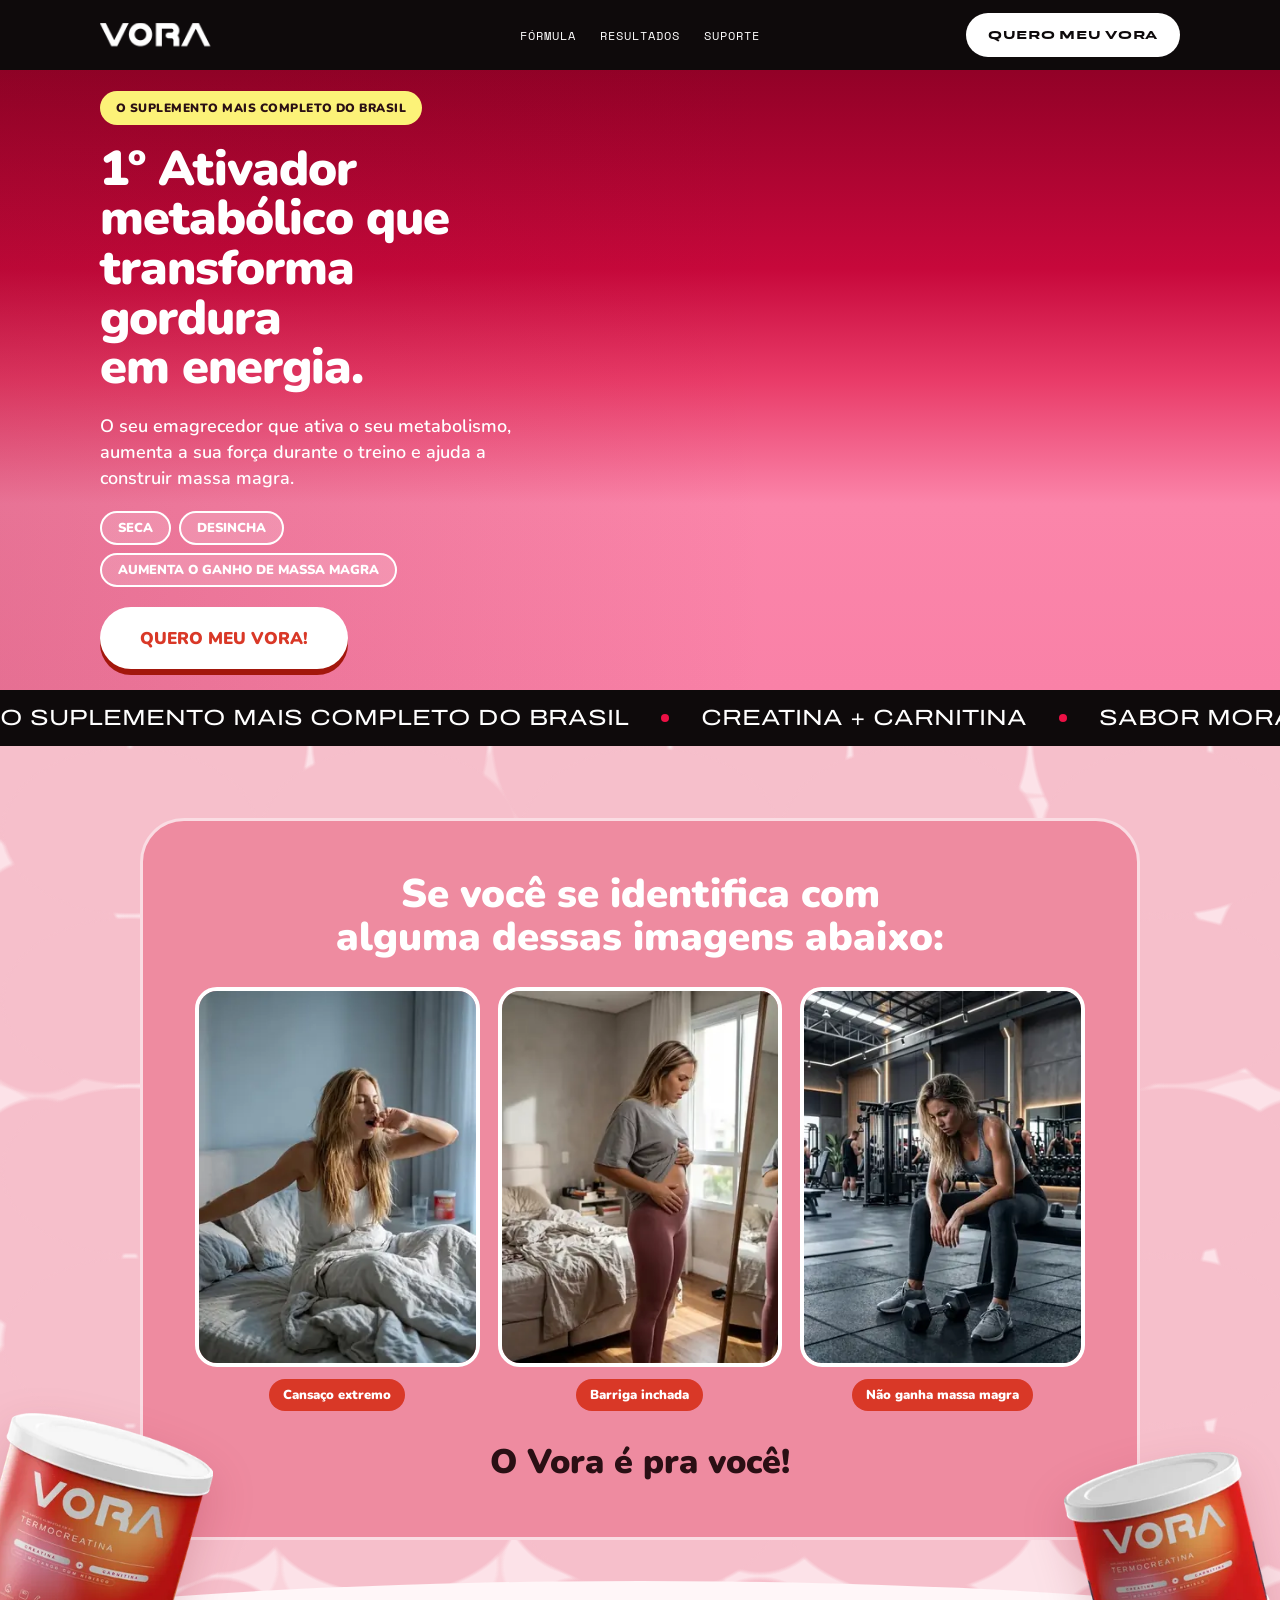
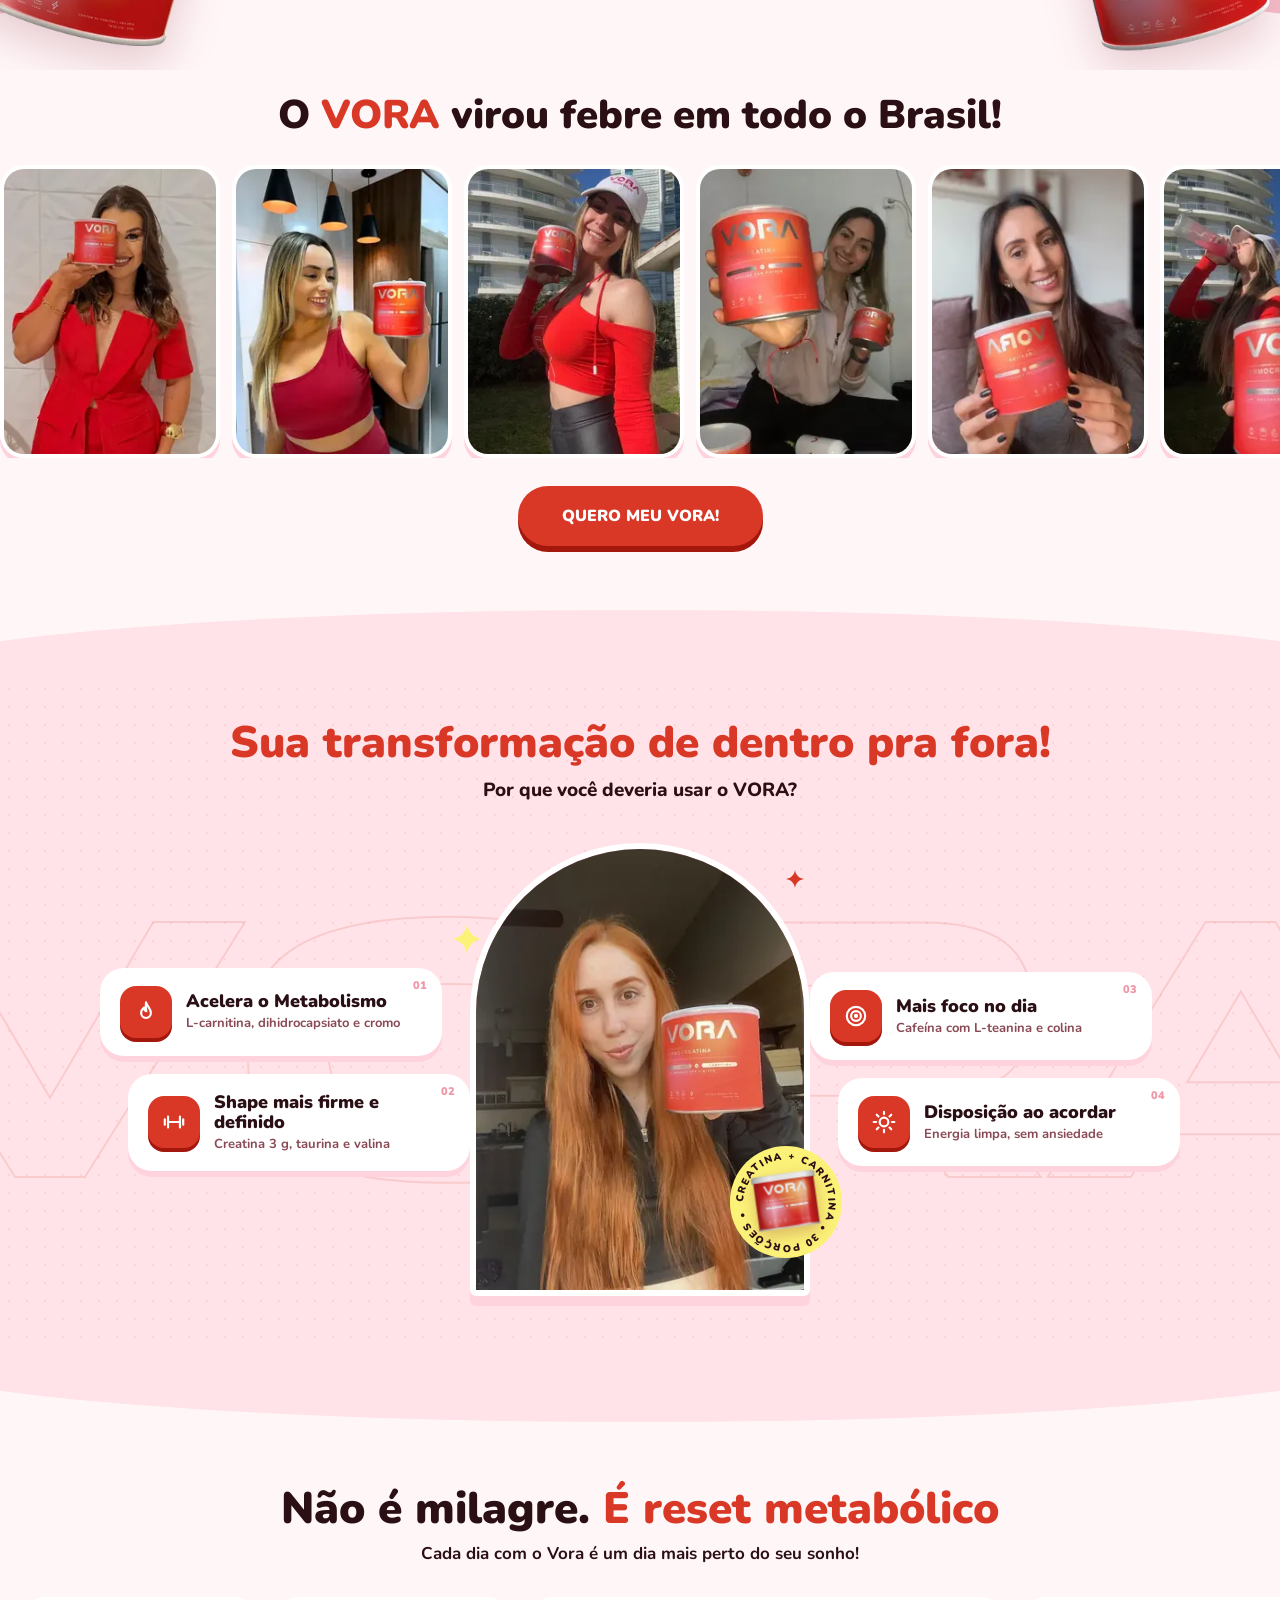
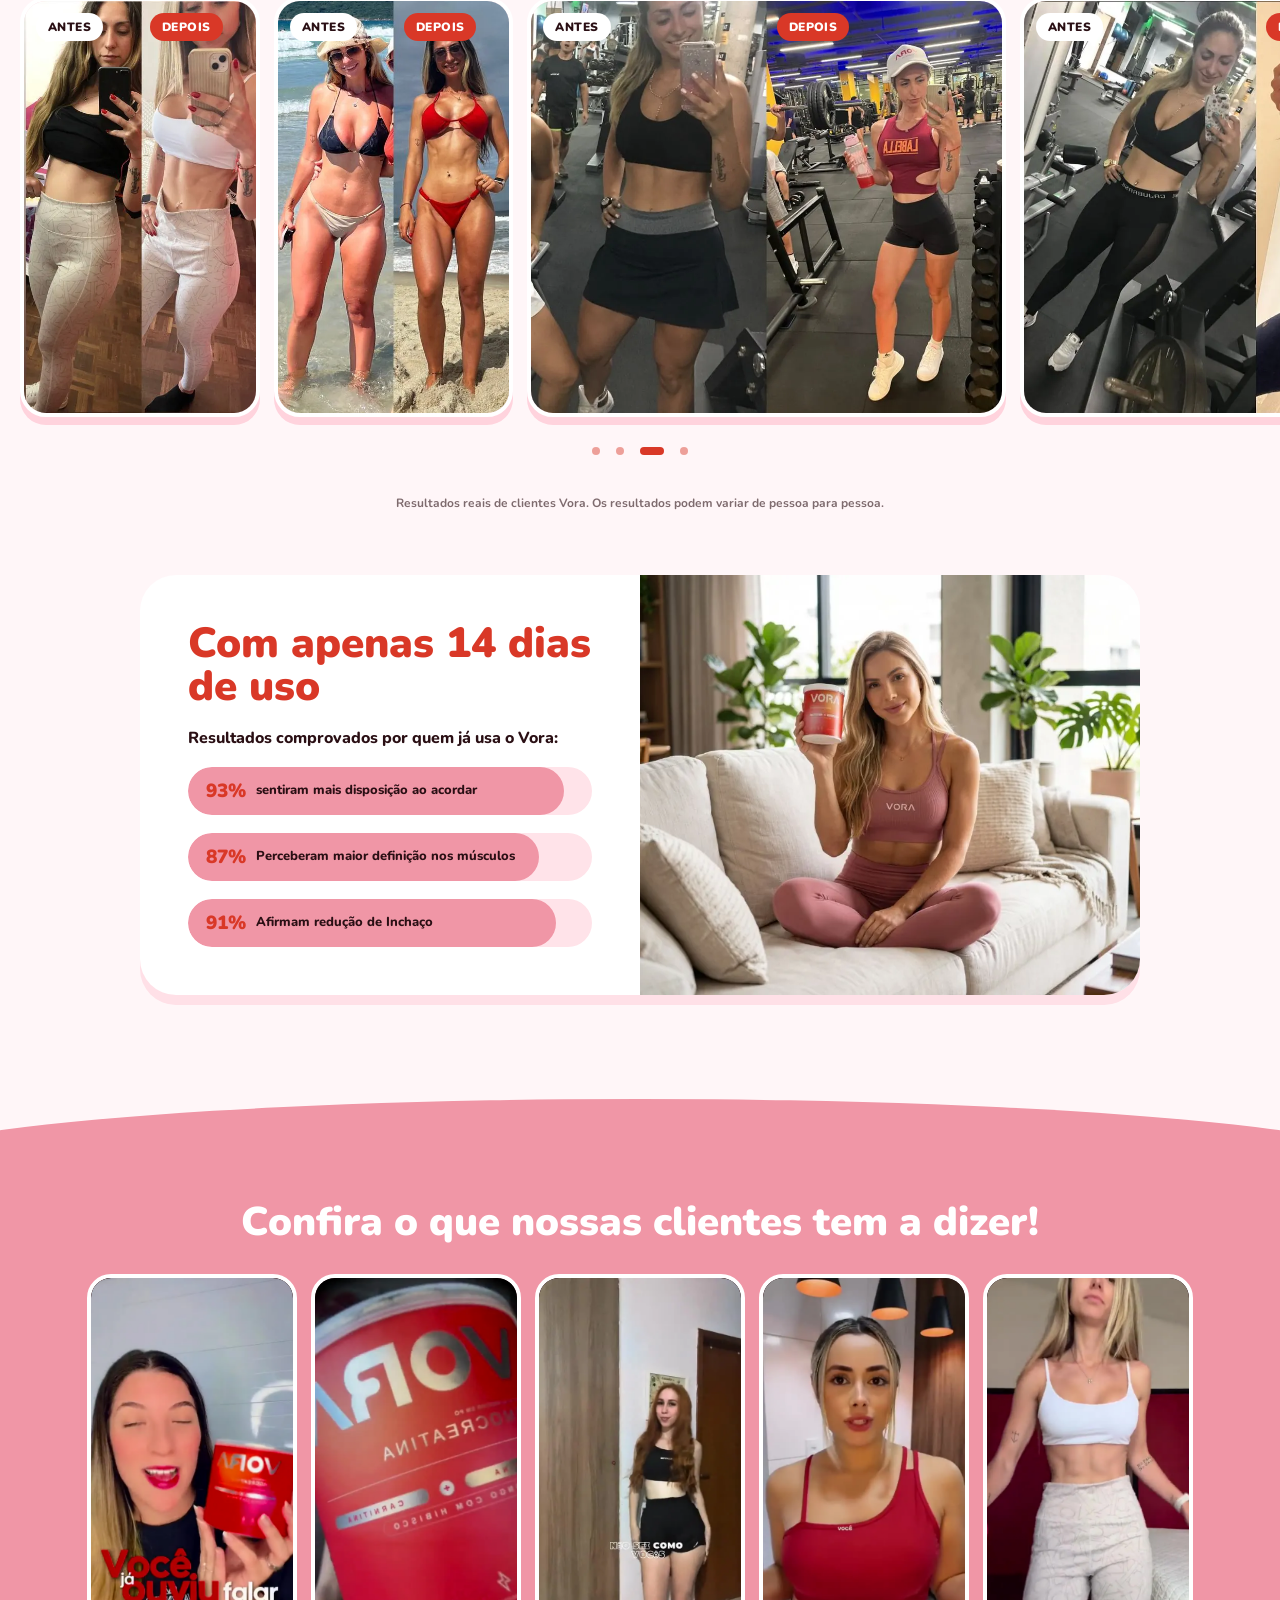
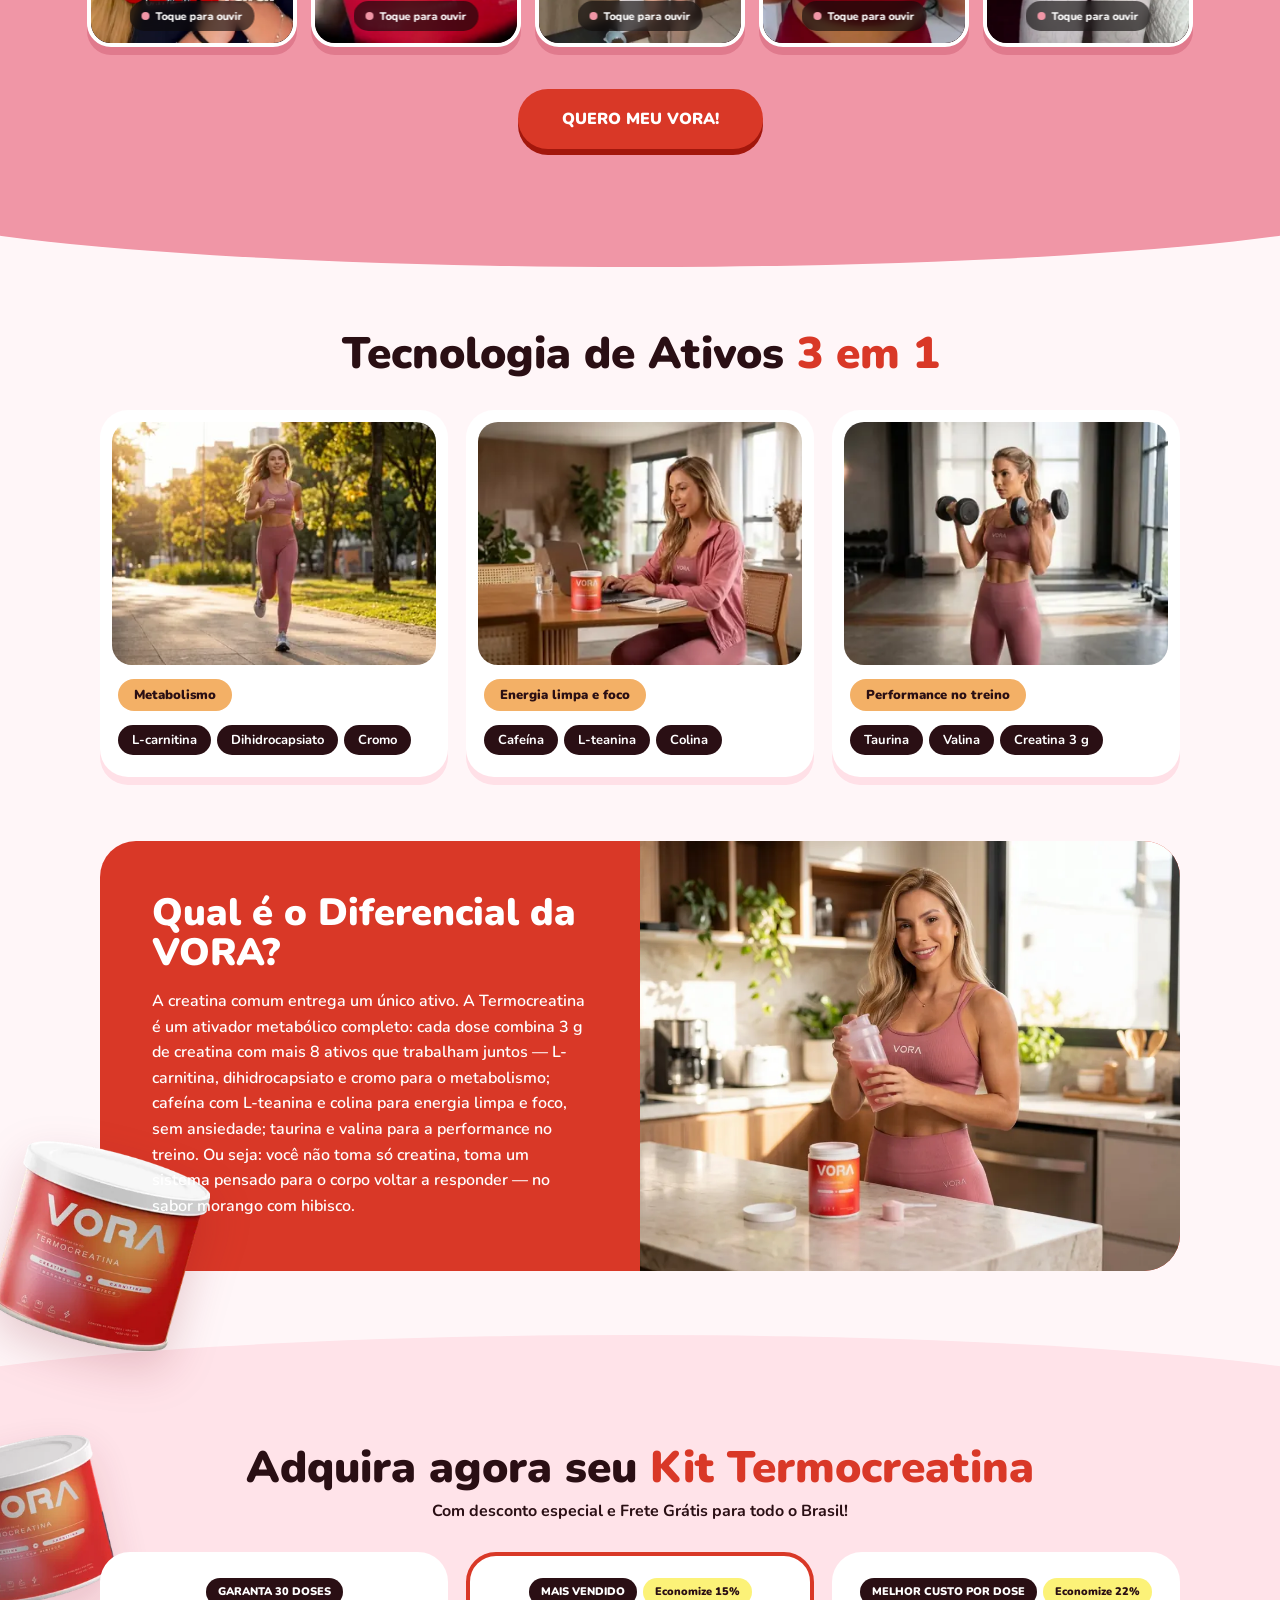
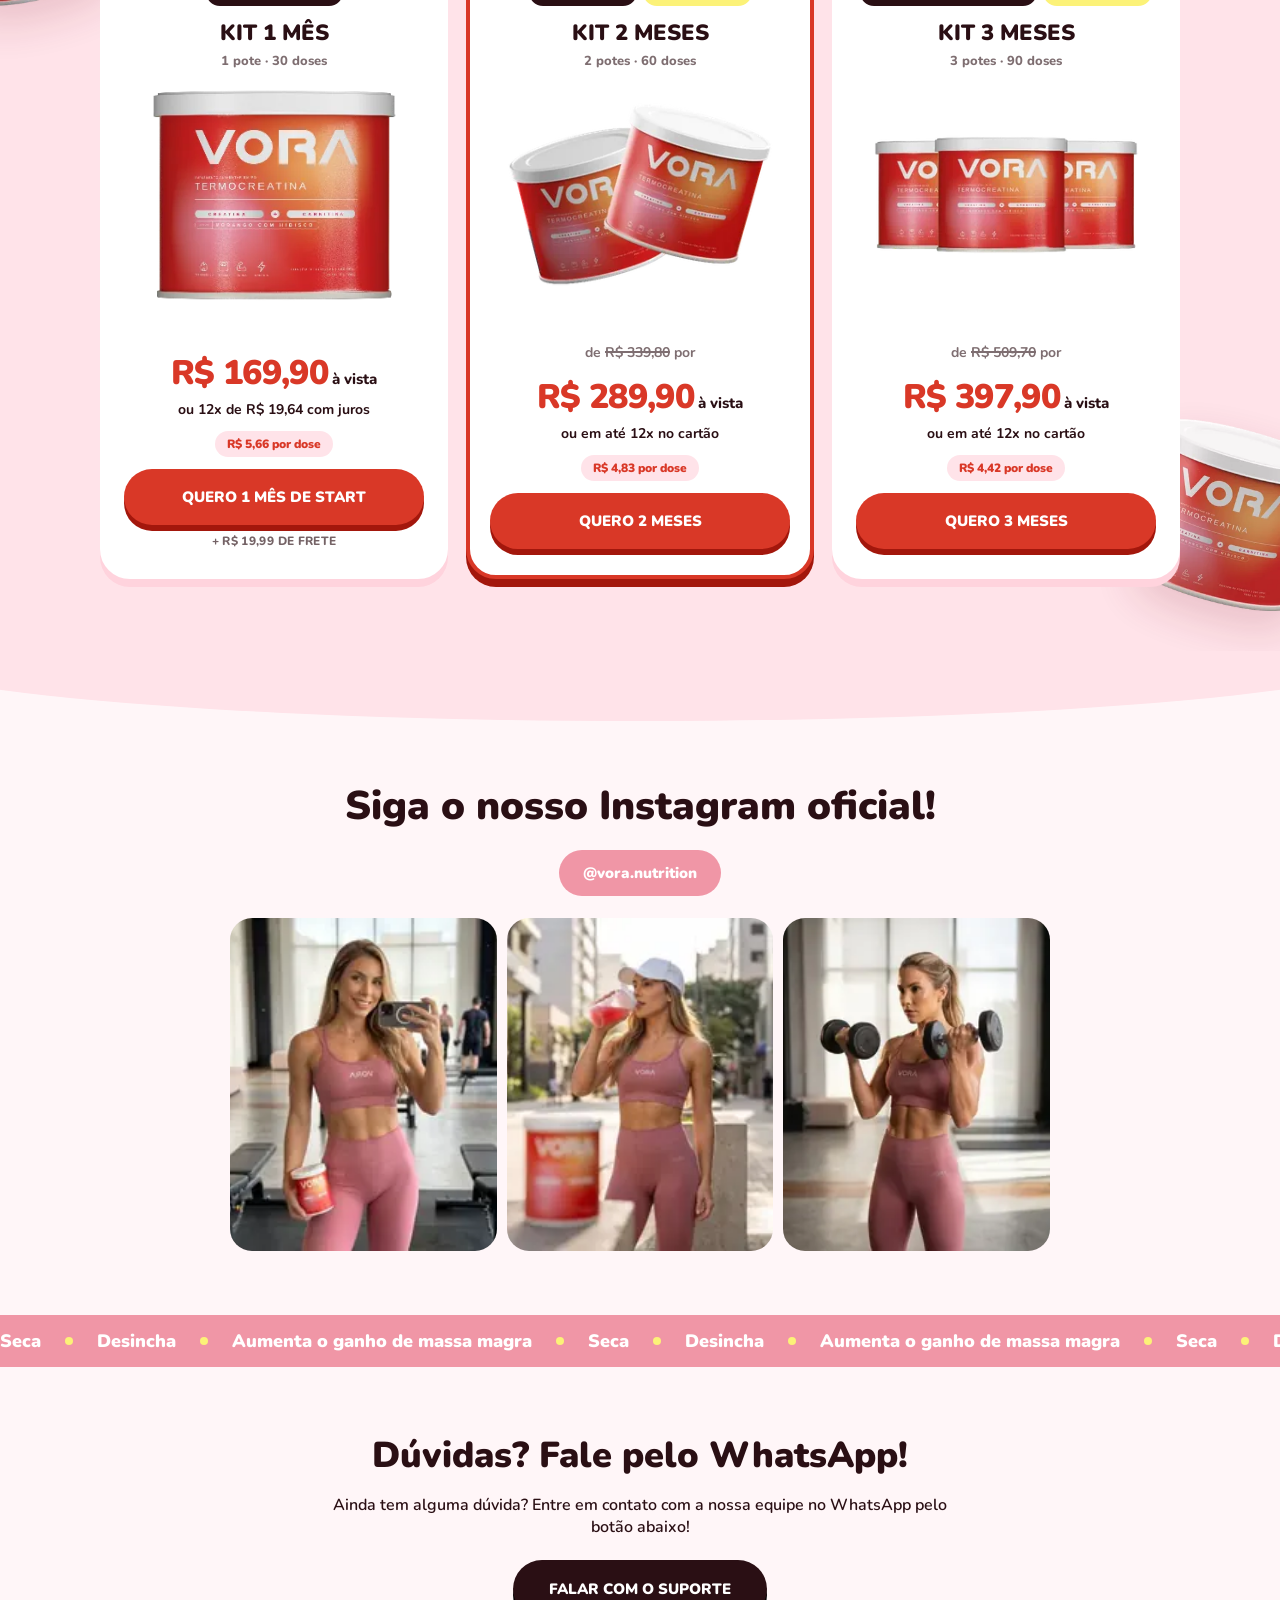
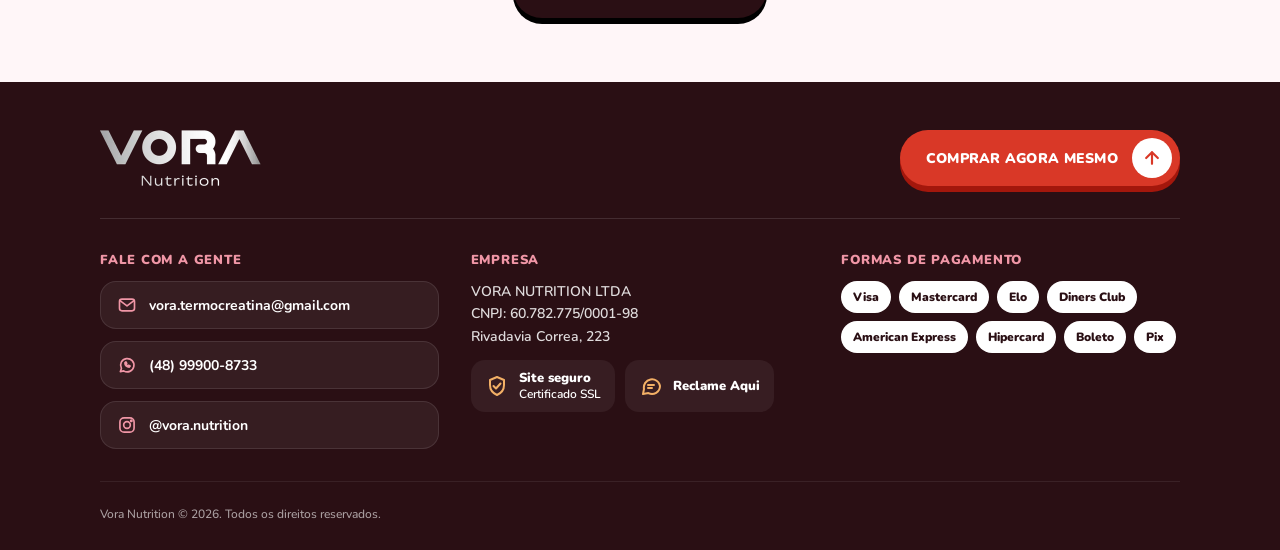
==== commit 051c60f1: "Fotos novas no início da faixa Co-Authored-By: Claude Opus 5.5 <noreply@anthropic.com> Claude-Sessio" ====
--- a/index.html
+++ b/index.html
@@ -15,7 +15,7 @@
   <link rel="preload" as="image" href="assets/lp/hero-mobile.webp" imagesrcset="assets/lp/hero-mobile-560.webp 560w, assets/lp/hero-mobile.webp 800w" imagesizes="100vw" media="(max-width: 999px)" fetchpriority="high">
   <link rel="preload" as="image" href="assets/lp/hero-banner.webp" imagesrcset="assets/lp/hero-banner-1100.webp 1100w, assets/lp/hero-banner.webp 1672w" imagesizes="75vw" media="(min-width: 1000px)" fetchpriority="high">
   <link rel="preload" as="font" type="font/woff2" href="fonts/nunito-latin.woff2" crossorigin>
-  <style>:root{--red:#D93827;--red-shadow:#A3170C;--carmine:#EC1045;--pink:#F096A6;--pink-mid:#EE8BA0;--pink-shadow:#E07A8D;--pink-light:#FFE3E9;--pink-light-2:#FAD3DB;--spot-1:#F6BFCB;--spot-2:#FCE2E8;--shadow-soft:#FFE0E7;--shadow-soft-2:#FFD3DD;--page:#FFF6F8;--white:#FFFFFF;--yellow:#FCF278;--orange:#F3B066;--ink:#2A0F14;--black:#0E0A0B;--font-display:"Resolve Ext","Archivo",Arial,sans-serif;--font-wide:"Archivo",Arial,sans-serif;--font-mono:"Space Mono",ui-monospace,Menlo,monospace;--font-plain:Arimo,Arial,Helvetica,sans-serif;--header-h:70px;color-scheme:light}@font-face{font-family:"Resolve Ext";src:url("fonts/Resolve-BoldExt.woff2") format("woff2");font-weight:700;font-style:normal;font-display:swap}@font-face{font-family:"Nunito";src:url("fonts/nunito-latin.woff2") format("woff2");font-weight:500 900;font-style:normal;font-display:swap}@font-face{font-family:"Archivo";src:url("fonts/archivo-latin.woff2") format("woff2");font-weight:300 400;font-stretch:125%;font-style:normal;font-display:swap}@font-face{font-family:"Space Mono";src:url("fonts/spacemono-latin.woff2") format("woff2");font-weight:400;font-style:normal;font-display:swap}*,*::before,*::after{box-sizing:border-box}html{scroll-behavior:smooth}body{margin:0;overflow-x:clip;background:var(--page);font-family:"Nunito",Arial,sans-serif;color:var(--ink);-webkit-font-smoothing:antialiased}img{display:block;max-width:100%;height:auto}a{color:inherit;text-decoration:none}a:hover{color:var(--red)}h1,h2,h3,p{margin:0}[id]{scroll-margin-top:var(--header-h)}.visually-hidden{position:absolute;width:1px;height:1px;overflow:hidden;clip:rect(0 0 0 0);white-space:nowrap}@keyframes vmq{from{transform:translateX(0)}to{transform:translateX(-50%)}}@keyframes vfloat{0%,100%{transform:translateY(0) rotate(var(--r))}50%{transform:translateY(-18px) rotate(calc(var(--r) + 3deg))}}.pill{display:inline-flex;align-items:center;border-radius:999px;white-space:nowrap}.btn{display:inline-flex;align-items:center;justify-content:center;border-radius:999px;font-weight:900;text-transform:uppercase;cursor:pointer;transition:transform .08s ease,box-shadow .08s ease}.btn--red{height:60px;padding:0 44px;background:var(--red);color:var(--white);font-size:16px;box-shadow:0 6px 0 var(--red-shadow)}.btn--red:hover{color:var(--white)}.btn--red:active,.btn--white:active{transform:translateY(4px);box-shadow:0 2px 0 var(--red-shadow)}.btn--white{background:var(--white);color:var(--red);box-shadow:0 6px 0 var(--red-shadow)}.btn--dark{height:58px;padding:0 36px;background:var(--ink);color:var(--white);font-size:15px;box-shadow:0 6px 0 #000;margin-top:8px}.btn--dark:hover{color:var(--white)}.btn--dark:active{transform:translateY(4px);box-shadow:0 2px 0 #000}.h2{font-weight:900;font-size:clamp(26px,3.6vw,40px);line-height:1.08;text-wrap:balance}.h2--lg{font-size:clamp(28px,4vw,44px);line-height:1.05}.accent{color:var(--red)}.section-head{display:flex;flex-direction:column;gap:10px;text-align:center;align-items:center}.curve{background:var(--page);line-height:0;overflow:hidden}.curve>div{height:70px;margin:0 -10%;background:var(--curve-color)}.curve--in>div{border-radius:50% 50% 0 0 / 100% 100% 0 0}.curve--out>div{border-radius:0 0 50% 50% / 0 0 100% 100%}.float{position:absolute;z-index:1;pointer-events:none;filter:drop-shadow(0 18px 22px rgba(120,10,30,.18));animation:vfloat var(--d) ease-in-out infinite;display:none}@media (min-width:1000px){.float{display:block}}.float--front{z-index:3}.marquee{color:var(--white);overflow:hidden;display:flex;align-items:center}.marquee--dark{background:var(--black);height:56px}.marquee--dark .marquee__track{animation-duration:40s}.marquee--dark .marquee__item{font-family:var(--font-wide);font-variation-settings:"wdth" 125;font-stretch:125%;font-weight:400;font-size:22px;text-transform:uppercase;gap:32px;padding-right:32px}.marquee--dark .marquee__item::after{background:var(--carmine)}@media (max-width:760px){.marquee--dark{height:46px}.marquee--dark .marquee__item{font-size:16px;gap:22px;padding-right:22px}}.marquee--bottom{background:var(--pink);height:52px}.marquee__track{display:flex;width:max-content;animation:vmq 32s linear infinite}.marquee__item{display:inline-flex;align-items:center;gap:24px;padding-right:24px;font-weight:900;font-size:14px;white-space:nowrap}.marquee--bottom .marquee__item{font-size:18px}.marquee__item::after{content:"";width:8px;height:8px;border-radius:8px;background:var(--yellow)}.header{position:sticky;top:env(safe-area-inset-top,0px);z-index:20;background:var(--black);color:var(--white)}.header__inner{max-width:1120px;margin:0 auto;padding:0 20px;height:var(--header-h);display:grid;grid-template-columns:1fr auto 1fr;align-items:center;gap:20px}.header__nav{display:flex;gap:24px;font-family:var(--font-mono);font-size:12px;letter-spacing:.08em;text-transform:uppercase}.header__nav a:hover{color:var(--pink)}.header__cta{justify-self:end;height:44px;padding:0 22px;background:var(--white);color:var(--black);font-family:var(--font-display);font-weight:700;font-size:12px;letter-spacing:.06em}.header__cta:hover{color:var(--red)}.logo{display:inline-block;position:relative;overflow:hidden;flex-shrink:0}.logo img{position:absolute;max-width:none}.logo--header{width:112px;height:24px}.logo--header img{width:193px;left:-41px;top:-86px;filter:brightness(0) invert(1)}.logo--footer{width:162px;height:56px}.logo--footer img{width:280px;left:-59px;top:-113px}@media (max-width:760px){:root{--header-h:58px}.header__inner{grid-template-columns:1fr auto;padding:0 16px;gap:12px}.header__nav{display:none}.header__cta{height:36px;padding:0 14px;font-size:10px;white-space:nowrap}.logo--header{width:93px;height:20px}.logo--header img{width:161px;left:-34px;top:-72px}}.hero{padding:0}.hero__card{position:relative;margin:0 auto;overflow:hidden;background:var(--carmine);color:var(--white)}.hero__media{position:relative;aspect-ratio:4 / 3}.hero__slide{position:absolute;inset:0;opacity:0;transition:opacity .9s ease}.hero__slide.is-active{opacity:1}.hero__slide picture{display:block;width:100%;height:100%}.hero__slide img{width:100%;height:100%;object-fit:cover;object-position:var(--pos,70% center)}.hero__shade{display:none}.hero__content{position:relative;padding:26px 22px 32px;display:flex;flex-direction:column;gap:16px}.hero__badge{align-self:flex-start;height:30px;padding:0 14px;background:var(--yellow);color:var(--ink);font-weight:900;font-size:11px;text-transform:uppercase;white-space:normal}.hero__title{font-weight:900;font-size:32px;line-height:1.04;letter-spacing:-.02em;text-wrap:balance}.hero__text{font-size:16px;font-weight:600;line-height:1.45;text-wrap:pretty}.hero__chips{display:flex;flex-wrap:wrap;gap:6px}.hero__chip{height:30px;padding:0 14px;border:2px solid var(--white);font-weight:900;font-size:12px;text-transform:uppercase}.hero__cta{display:flex;height:58px;font-size:16px}@media (min-width:1000px){.hero{--hero-gutter:max(56px,calc((100vw - 1120px) / 2 + 20px))}.hero__card{min-height:620px;display:flex;align-items:center}.hero__card{--hh:clamp(600px,44vw,760px);height:var(--hh);background:linear-gradient(180deg,#920127 0%,#C7083B 32%,#E93B68 50%,#FB85AA 70%,#F981A7 100%)}.hero__media{position:absolute;inset:0 0 0 auto;width:min(58%,calc(var(--hh) * 1.777));aspect-ratio:auto;-webkit-mask-image:linear-gradient(90deg,transparent 0,#000 10%);mask-image:linear-gradient(90deg,transparent 0,#000 10%)}.hero__shade{display:block;position:absolute;inset:0;pointer-events:none;background:linear-gradient(90deg,rgba(120,10,30,var(--shade,.15)) 0%,rgba(120,10,30,0) 60%);transition:background .9s}.hero__content{padding:56px 56px 56px var(--hero-gutter);max-width:calc(min(560px,46vw) - 56px + var(--hero-gutter));gap:20px}.hero__badge{height:34px;padding:0 16px;font-size:12px;letter-spacing:.04em}.hero__title{font-size:clamp(32px,3.8vw,52px);line-height:1.02}.hero__text{font-size:18px}.hero__chips{gap:8px}.hero__chip{height:34px;padding:0 16px;font-size:13px;background:rgba(255,255,255,.18)}.hero__cta{align-self:flex-start;display:inline-flex;height:62px;padding:0 40px;font-size:17px}}.hero__cta{position:relative;overflow:hidden;isolation:isolate;animation:ctaBreath 2.4s ease-in-out infinite;will-change:transform}.hero__cta::after{content:"";position:absolute;inset:0;background:linear-gradient(100deg,transparent 30%,rgba(255,205,218,.8) 50%,transparent 70%);transform:translateX(-120%);pointer-events:none;z-index:-1;animation:ctaShine 3.2s ease-in-out infinite}.hero__cta:hover{animation-play-state:paused;transform:translateY(-2px) scale(1.04)}@keyframes ctaBreath{0%,100%{transform:scale(1)}50%{transform:scale(1.05)}}@keyframes ctaShine{0%,55%{transform:translateX(-120%)}100%{transform:translateX(120%)}}@media (prefers-reduced-motion:reduce){.hero__cta,.hero__cta::after{animation:none}}.hero__note{display:none}@media (max-width:999px){.hero__card{height:calc(100vh - var(--header-h) - 46px);height:calc(100svh - var(--header-h) - 46px);min-height:540px;max-height:860px;display:flex;flex-direction:column;justify-content:flex-end;background:#9E0A2C}.hero__media{position:absolute;inset:0 0 auto 0;height:min(124vw,74%);aspect-ratio:auto}.hero__slide img{object-position:var(--pos-m,60% center)}.hero__shade{display:block;position:absolute;inset:0;pointer-events:none;background:linear-gradient(180deg,rgba(14,10,11,.35) 0%,rgba(14,10,11,0) 16%),linear-gradient(180deg,rgba(158,10,44,0) 34%,rgba(158,10,44,.62) 54%,rgba(150,8,40,.94) 72%,#8E0827 100%)}.hero__content{padding:0 20px 22px;gap:12px}.hero__badge{height:26px;padding:0 12px;font-size:10px;letter-spacing:.06em;white-space:nowrap}.hero__title{font-size:clamp(27px,8.4vw,40px);line-height:1;letter-spacing:-.025em;text-shadow:0 2px 18px rgba(80,0,20,.35)}.hero__title-hl{color:var(--yellow)}.hero__text{font-size:15px;line-height:1.4;max-width:34ch;opacity:.95}.hero__chips{display:none}.hero__cta{height:56px;margin-top:6px;font-size:16px}.hero__note{display:flex;align-items:center;justify-content:center;gap:8px;font-size:12px;font-weight:800;letter-spacing:.04em;text-transform:uppercase;opacity:.9}.hero__note::before{content:"";width:6px;height:6px;border-radius:6px;background:var(--yellow)}}.badge-short{display:none}@media (max-width:380px){.badge-full{display:none}.badge-short{display:inline}}@media (max-width:340px){.hero__note{font-size:10.5px;letter-spacing:.02em;white-space:nowrap}.header__cta{padding:0 12px;font-size:9.5px}.logo--header{width:80px;height:17px}.logo--header img{width:138px;left:-29px;top:-62px}}@media (max-width:999px) and (max-height:700px){.hero__text{display:none}}.ident{position:relative;overflow:hidden;padding:72px 14px 130px;background-color:var(--pink-light-2);background-image:radial-gradient(closest-side,var(--spot-1) 96%,transparent 100%),radial-gradient(closest-side,var(--spot-1) 96%,transparent 100%),radial-gradient(closest-side,var(--spot-2) 96%,transparent 100%);background-size:260px 170px,180px 240px,220px 140px;background-position:0 0,130px 110px,60px 190px}.ident__card{position:relative;z-index:2;max-width:1000px;margin:0 auto;border-radius:44px;background:var(--pink-mid);border:3px solid rgba(255,255,255,.7);padding:clamp(26px,5vw,52px);display:flex;flex-direction:column;gap:28px;align-items:center;text-align:center}.ident__card .h2{color:var(--white);max-width:620px}.ident__grid{display:grid;grid-template-columns:repeat(3,minmax(0,1fr));gap:clamp(8px,2vw,18px);width:100%}.ident__item{display:flex;flex-direction:column;gap:12px;align-items:center}.ident__photo{width:100%;aspect-ratio:3 / 4;border-radius:22px;overflow:hidden;border:4px solid var(--white)}.ident__photo img{width:100%;height:100%;object-fit:cover}.ident__tag{min-height:32px;padding:4px 14px;background:var(--red);color:var(--white);font-weight:900;font-size:clamp(10px,1.4vw,13px);white-space:normal}.ident__cta{font-weight:900;font-size:clamp(24px,3vw,34px);color:var(--ink)}.ident__curve{position:absolute;left:-15%;right:-15%;bottom:-1px;height:90px;background:var(--page);border-radius:50% 50% 0 0 / 100% 100% 0 0;pointer-events:none}.fever{padding:24px 0 64px;display:flex;flex-direction:column;gap:28px;align-items:center}.fever .h2{padding:0 20px;text-align:center}.strip{width:100%;overflow:hidden}.strip__track{display:flex;gap:12px;width:max-content;animation:vmq 40s linear infinite}.strip__track img{width:220px;aspect-ratio:3 / 4;object-fit:cover;border-radius:24px;border:4px solid var(--white);box-shadow:0 6px 0 var(--shadow-soft-2);flex-shrink:0}.transf{position:relative;overflow:hidden;padding:40px 14px 56px;background-color:var(--pink-light);background-image:radial-gradient(rgba(217,56,39,.09) 1.3px,transparent 1.6px);background-size:18px 18px}.transf__word{position:absolute;left:50%;top:54%;transform:translate(-50%,-50%);font-family:var(--font-display);font-weight:700;font-size:clamp(120px,30vw,420px);line-height:1;letter-spacing:-.02em;color:transparent;-webkit-text-stroke:2px rgba(217,56,39,.14);pointer-events:none;user-select:none;white-space:nowrap}.transf__inner{position:relative;max-width:1080px;margin:0 auto;display:flex;flex-direction:column;gap:40px;align-items:center}.transf .h2{color:var(--red)}.transf__sub{font-size:19px;font-weight:800}.transf__grid{display:grid;grid-template-columns:1fr minmax(260px,340px) 1fr;gap:28px;width:100%;align-items:center}.transf__col{display:flex;flex-direction:column;gap:18px}.transf__col--left .benefit:nth-child(2){margin-left:28px;margin-right:-28px}.transf__col--right .benefit:nth-child(1){margin-left:-28px;margin-right:28px}.benefit{position:relative;background:var(--white);border-radius:24px;padding:18px 20px;display:flex;align-items:center;gap:14px;box-shadow:0 6px 0 var(--shadow-soft-2);transition:transform .2s ease,box-shadow .2s ease}.benefit:hover{transform:translateY(-3px);box-shadow:0 9px 0 var(--shadow-soft-2)}.benefit__icon{flex-shrink:0;display:grid;place-items:center;width:52px;height:52px;border-radius:16px;background:var(--red);color:var(--white);box-shadow:0 4px 0 var(--red-shadow)}.benefit__icon svg{width:26px;height:26px}.benefit__body{display:flex;flex-direction:column;gap:3px;min-width:0}.benefit__text{margin:0;font-weight:900;font-size:18px;line-height:1.15}.benefit__desc{font-size:13px;font-weight:700;color:#8A4A55;line-height:1.3}.benefit__num{position:absolute;top:10px;right:14px;font-size:11px;font-weight:900;color:var(--pink);letter-spacing:.06em}.transf__visual{position:relative}.transf__photo{width:100%;aspect-ratio:3 / 4;border-radius:999px 999px 36px 36px;overflow:hidden;background:var(--pink);border:6px solid var(--white);box-shadow:0 10px 0 var(--shadow-soft-2)}.transf__photo img{width:100%;height:100%;object-fit:cover;object-position:center 35%}.transf__seal{position:absolute;right:-34px;bottom:36px;width:116px;height:116px;animation:spin 22s linear infinite}.transf__seal-bg{fill:var(--yellow)}.transf__seal-text{font-family:"Nunito",Arial,sans-serif;font-weight:900;font-size:10.5px;letter-spacing:.14em;text-transform:uppercase;fill:var(--ink)}.transf__seal-can{position:absolute;right:-10px;bottom:66px;width:68px;transform:rotate(-8deg);filter:drop-shadow(0 6px 8px rgba(120,10,30,.25));pointer-events:none}@keyframes spin{to{transform:rotate(360deg)}}.transf__spark{position:absolute;color:var(--yellow);pointer-events:none}.transf__spark svg{display:block;width:100%;height:100%;fill:currentColor}.transf__spark--a{width:30px;height:30px;left:-18px;top:18%;animation:twinkle 3.2s ease-in-out infinite}.transf__spark--b{width:18px;height:18px;right:6px;top:6%;color:var(--red);animation:twinkle 2.6s ease-in-out .8s infinite}@keyframes twinkle{0%,100%{transform:scale(1) rotate(0);opacity:1}50%{transform:scale(.7) rotate(20deg);opacity:.6}}@media (max-width:900px){.transf__grid{grid-template-columns:1fr 1fr;gap:14px;align-items:stretch}.transf__visual{grid-column:1 / -1;order:-1;width:min(78%,340px);justify-self:center;margin-bottom:18px}.transf__col{display:contents}.transf__col--left .benefit:nth-child(2),.transf__col--right .benefit:nth-child(1){margin:0}.benefit{flex-direction:column;align-items:flex-start;padding:16px;gap:12px}.benefit__icon{width:44px;height:44px;border-radius:14px}.benefit__icon svg{width:22px;height:22px}.benefit__text{font-size:16px}.benefit__desc{font-size:12px}.transf__seal{right:-22px;bottom:24px;width:96px;height:96px}.transf__seal-can{right:-2px;bottom:50px;width:56px}.transf__word{top:34%;font-size:44vw}}@media (max-width:340px){.transf__grid{grid-template-columns:1fr}}.reset{padding:64px 14px}.reset__inner{max-width:900px;margin:0 auto;display:flex;flex-direction:column;gap:32px;align-items:center}.reset__sub{font-size:17px;font-weight:700}.reset__inner{max-width:1080px}.reset__scroller{position:relative;width:100vw;max-width:100vw;align-self:center;overflow-x:auto;scroll-snap-type:x mandatory;scroll-padding:0 20px;scrollbar-width:none;padding:0 20px 10px}.reset__scroller::-webkit-scrollbar{display:none}.reset__row{display:flex;gap:14px;width:max-content;margin:0 auto}.ba-card{position:relative;margin:0;height:420px;flex-shrink:0;border-radius:26px;overflow:hidden;border:4px solid var(--white);box-shadow:0 8px 0 var(--shadow-soft-2);scroll-snap-align:center;background:var(--pink-light)}.ba-card img{height:100%;width:auto;max-width:none;object-fit:cover}.ba-card__label{position:absolute;top:12px;left:12px;height:28px;padding:0 12px;font-weight:900;font-size:12px;letter-spacing:.04em;text-transform:uppercase;background:var(--white);color:var(--ink)}.ba-card__label--after{left:calc(50% + 10px);background:var(--red);color:var(--white)}.reset__note{font-size:12px;font-weight:700;opacity:.6;text-align:center}.carousel-dots{display:flex;justify-content:center;gap:0}.carousel-dots[hidden]{display:none}.carousel-dot{width:8px;height:8px;box-sizing:content-box;padding:8px;border:none;border-radius:999px;background:var(--dot,var(--pink)) content-box;opacity:.45;cursor:pointer;transition:width .25s,opacity .25s}.carousel-dot.is-active{width:24px;opacity:1}.carousel-dot:focus-visible{outline:2px solid var(--ink);outline-offset:3px}.testi .carousel-dots{--dot:var(--white);margin-top:-22px}.reset .carousel-dots{--dot:var(--red);margin-top:-20px}.days{padding:0 14px 64px}.days__card{max-width:1000px;margin:0 auto;border-radius:36px;background:var(--white);overflow:hidden;display:grid;grid-template-columns:repeat(auto-fit,minmax(min(100%,320px),1fr));box-shadow:0 10px 0 var(--shadow-soft)}.days__text{padding:clamp(26px,5vw,48px);display:flex;flex-direction:column;gap:18px;justify-content:center}.days__title{font-weight:900;font-size:clamp(28px,4vw,42px);line-height:1.02;color:var(--red)}.days__sub{font-size:16px;font-weight:800}.stat{position:relative;height:48px;border-radius:999px;background:var(--pink-light);overflow:hidden}.stat__fill{position:absolute;inset:0 auto 0 0;width:var(--w);border-radius:999px;background:var(--pink)}.stat__body{position:relative;height:100%;display:flex;align-items:center;gap:10px;padding:0 18px}.stat__pct{font-weight:900;font-size:19px;color:var(--red)}.stat__label{font-size:13px;font-weight:800;line-height:1.15}.days__photo{min-height:400px}.days__photo img{width:100%;height:100%;object-fit:cover}.spacer-40{height:40px}.testi{padding:32px 0 48px;background:var(--pink);display:flex;flex-direction:column;gap:30px;align-items:center}.testi .h2{padding:0 20px;text-align:center;color:var(--white)}.testi__scroller{position:relative;width:100%;overflow-x:auto;padding:0 16px 12px;scroll-snap-type:x mandatory;scroll-padding:0 16px;overscroll-behavior-x:contain;-webkit-overflow-scrolling:touch;scrollbar-width:none}.testi__scroller::-webkit-scrollbar{display:none}.testi__row{display:flex;gap:14px;justify-content:center;min-width:max-content;margin:0 auto}.video-card{position:relative;width:210px;aspect-ratio:9 / 16;border-radius:24px;background:var(--white);border:4px solid var(--white);box-shadow:0 8px 0 var(--pink-shadow);overflow:hidden;display:flex;align-items:center;justify-content:center;text-align:center;padding:16px;color:var(--pink-shadow);font-weight:800;font-size:13px;flex-direction:column;gap:12px;scroll-snap-align:center;flex-shrink:0}.video-card::before{content:"";width:56px;height:56px;border-radius:50%;background:var(--pink-light)}.video-card::after{content:"";position:absolute;top:50%;left:50%;width:0;height:0;margin:-24px 0 0 -6px;border-style:solid;border-width:9px 0 9px 15px;border-color:transparent transparent transparent var(--pink-shadow)}.video-card.has-video{padding:0;background:var(--ink)}.video-card.has-video::before,.video-card.has-video::after{display:none}.video-card video{cursor:pointer}.video-card__sound{position:absolute;left:50%;bottom:12px;transform:translateX(-50%);display:inline-flex;align-items:center;gap:6px;height:30px;padding:0 12px;border:none;border-radius:999px;background:rgba(14,10,11,.62);color:var(--white);font:800 11px/1 "Nunito",Arial,sans-serif;white-space:nowrap;cursor:pointer;backdrop-filter:blur(4px)}.video-card__sound::before{content:"";width:8px;height:8px;border-radius:8px;background:var(--pink)}.video-card__sound.is-on{background:var(--red)}.video-card__sound.is-on::before{background:var(--yellow)}.video-card__sound:focus-visible{outline:2px solid var(--white);outline-offset:2px}@media (max-width:640px){.video-card{width:min(64vw,240px)}}.video-card video{position:absolute;inset:0;width:100%;height:100%;object-fit:cover;border-radius:20px}.ativos{padding:64px 14px}.ativos__inner{max-width:1080px;margin:0 auto;display:flex;flex-direction:column;gap:32px}.ativos .h2{text-align:center}.ativos__grid{display:grid;grid-template-columns:repeat(auto-fit,minmax(min(100%,280px),1fr));gap:18px}.ativo{display:flex;flex-direction:column;gap:14px;background:var(--white);border-radius:28px;padding:12px 12px 22px;box-shadow:0 8px 0 var(--shadow-soft)}.ativo__photo{aspect-ratio:4 / 3;border-radius:20px;overflow:hidden}.ativo__photo img{width:100%;height:100%;object-fit:cover}.ativo__title{align-self:flex-start;height:32px;padding:0 16px;margin:0 6px;background:var(--orange);color:var(--ink);font-weight:900;font-size:13px}.ativo__items{display:flex;flex-wrap:wrap;gap:6px;padding:0 6px}.ativo__chip{height:30px;padding:0 14px;background:var(--ink);color:var(--white);font-size:13px;font-weight:700}.dif{padding:0 14px 64px}.dif__card{position:relative;max-width:1080px;margin:0 auto;border-radius:36px;background:var(--red);color:var(--white);display:grid;grid-template-columns:repeat(auto-fit,minmax(min(100%,320px),1fr))}.dif__text{position:relative;z-index:2;padding:clamp(26px,5vw,52px);display:flex;flex-direction:column;gap:16px;justify-content:center}.dif__title{font-weight:900;font-size:clamp(26px,3.4vw,38px);line-height:1.06}.dif__body{font-size:16px;font-weight:600;line-height:1.6;text-wrap:pretty}.dif__photo{min-height:380px;border-radius:0 36px 36px 0;overflow:hidden}.dif__photo img{width:100%;height:100%;object-fit:cover}@media (max-width:667px){.dif__photo{border-radius:0 0 36px 36px}}.kit{position:relative;overflow:hidden;padding:40px 14px 72px;background:var(--pink-light)}.kit__inner{position:relative;z-index:2;max-width:1080px;margin:0 auto;display:flex;flex-direction:column;gap:30px}.kit__head{gap:8px}.kit__sub{font-size:16px;font-weight:700}.kit__grid{display:grid;grid-template-columns:repeat(auto-fit,minmax(min(100%,280px),1fr));gap:18px;align-items:stretch}.kit-card{cursor:pointer;display:flex;flex-direction:column;gap:12px;align-items:center;text-align:center;background:var(--white);border-radius:30px;padding:22px 20px 26px;border:4px solid var(--white);box-shadow:0 8px 0 var(--shadow-soft-2);transition:border-color .2s,box-shadow .2s}.kit-card.is-selected{border-color:var(--red);box-shadow:0 8px 0 var(--red-shadow)}.kit-card:focus-visible{outline:3px solid var(--ink);outline-offset:4px}.kit-card__tags{display:flex;gap:6px;flex-wrap:wrap;justify-content:center}.kit-card__tag{height:28px;padding:0 12px;font-size:11px;font-weight:900;background:var(--ink);color:var(--white);text-transform:uppercase}.kit-card__tag--off{background:var(--yellow);color:var(--ink);text-transform:none}.kit-card__name{font-weight:900;font-size:22px;text-transform:uppercase}.kit-card__img{width:100%;aspect-ratio:4 / 3;overflow:hidden;display:flex;align-items:center;justify-content:center}.kit-card__img img{width:90%;max-height:100%;object-fit:contain}.kit-card__units{margin-top:-8px;font-size:13px;font-weight:800;opacity:.6}.kit-card__from{margin-top:auto;font-size:14px;font-weight:700;opacity:.6;min-height:1.3em}.kit-card__from s{text-decoration-thickness:2px}.kit-card__price{font-size:15px;font-weight:800}.kit-card__price strong{font-size:34px;font-weight:900;color:var(--red);letter-spacing:-.02em}.kit-card__inst{margin-top:-8px;font-size:14px;font-weight:700}.kit-card__dose{height:26px;padding:0 12px;background:var(--pink-light);color:var(--red);font-size:12px;font-weight:900}.kit-card__ship{margin-top:-4px;font-size:12px;font-weight:800;opacity:.65;text-transform:uppercase;letter-spacing:.03em}.kit-card .btn--red{width:100%;height:56px;padding:0;font-size:15px}.insta{padding:64px 14px}.insta__inner{max-width:1080px;margin:0 auto;display:flex;flex-direction:column;gap:22px;align-items:center;text-align:center}.insta__handle{height:46px;padding:0 24px;background:var(--pink);color:var(--white);font-weight:900;font-size:15px}.insta__handle:hover{color:var(--white);background:var(--red)}.insta__grid{display:grid;grid-template-columns:repeat(3,minmax(0,1fr));gap:10px;width:100%;max-width:820px}.insta__grid div{aspect-ratio:4 / 5;border-radius:22px;overflow:hidden}.insta__grid img{width:100%;height:100%;object-fit:cover}.whats{padding:64px 14px}.whats__inner{max-width:640px;margin:0 auto;display:flex;flex-direction:column;gap:14px;align-items:center;text-align:center}.whats__title{font-weight:900;font-size:clamp(26px,3.4vw,36px)}.whats__text{font-size:16px;font-weight:600}.footer{background:var(--ink);color:var(--white);padding:48px 20px 28px}.footer__top,.footer__grid,.footer__copy{max-width:1080px;margin:0 auto}.footer__top{display:flex;flex-wrap:wrap;gap:20px;align-items:center;justify-content:space-between;padding-bottom:32px;border-bottom:1px solid rgba(255,255,255,.12)}.footer__buy{height:56px;padding:0 8px 0 26px;gap:14px;background:var(--red);color:var(--white);font-size:14px;letter-spacing:.02em;box-shadow:0 6px 0 var(--red-shadow)}.footer__buy:hover{color:var(--white)}.footer__buy:active{transform:translateY(4px);box-shadow:0 2px 0 var(--red-shadow)}.footer__buy-arrow{display:grid;place-items:center;width:40px;height:40px;border-radius:50%;background:var(--white);color:var(--red)}.footer__buy-arrow svg{width:20px;height:20px}.footer__grid{display:grid;grid-template-columns:repeat(auto-fit,minmax(min(100%,240px),1fr));gap:32px;padding:32px 0}.footer__col{display:flex;flex-direction:column;gap:12px;font-size:14px;font-weight:600;min-width:0}.footer__label{font-weight:900;color:var(--pink);font-size:13px;text-transform:uppercase;letter-spacing:.06em}.footer__contact{display:flex;align-items:center;gap:12px;min-height:48px;padding:0 16px;border-radius:16px;background:rgba(255,255,255,.06);border:1px solid rgba(255,255,255,.1);font-weight:700;overflow-wrap:anywhere;transition:background .2s,border-color .2s}.footer__contact:hover{color:var(--white);background:rgba(240,150,166,.16);border-color:var(--pink)}.footer__contact svg{flex-shrink:0;width:20px;height:20px;color:var(--pink)}.footer__company{line-height:1.6;opacity:.85}.footer__trust{display:flex;flex-wrap:wrap;gap:10px}.footer__badge{display:inline-flex;align-items:center;gap:10px;padding:10px 14px;border-radius:14px;background:rgba(255,255,255,.06);font-size:12px;line-height:1.25}.footer__badge strong{display:block;font-size:13px;font-weight:900}.footer__badge svg{flex-shrink:0;width:24px;height:24px;color:var(--orange)}.footer__pays{display:flex;flex-wrap:wrap;gap:8px;margin:0;padding:0;list-style:none}.footer__pay{height:32px;padding:0 12px;background:var(--white);color:var(--ink);font-size:12px;font-weight:900}.footer__copy{padding-top:24px;border-top:1px solid rgba(255,255,255,.12);font-size:12px;opacity:.6}@media (max-width:640px){.footer{padding:40px 16px 24px}.footer__top{flex-direction:column;text-align:center}.footer__buy{width:100%;justify-content:space-between}.footer__copy{text-align:center}}@media (max-width:640px){.h2{font-size:clamp(22px,6.6vw,28px)}.h2--lg{font-size:clamp(24px,7.4vw,30px)}.ident{padding:44px 12px 96px}.ident__card{border-radius:32px;padding:28px 0 26px;gap:20px}.ident__card .h2{padding:0 22px;max-width:340px}.ident__grid{display:flex;gap:12px;overflow-x:auto;scroll-snap-type:x mandatory;scroll-padding:0 22px;padding:0 22px 6px;scrollbar-width:none}.ident__grid::-webkit-scrollbar{display:none}.ident__item{position:relative;flex:0 0 68%;max-width:240px;scroll-snap-align:start}.ident__photo{border-radius:24px}.ident__tag{position:absolute;left:12px;right:12px;bottom:12px;justify-content:center;min-height:34px;font-size:clamp(11px,3.4vw,13px);text-align:center;box-shadow:0 4px 0 var(--red-shadow)}.ident__hint{display:block;font-size:12px;font-weight:800;color:var(--white);opacity:.9;margin-top:-6px}.ident__cta{font-size:clamp(22px,6.6vw,28px)}.reset{padding:48px 16px}.reset__inner{gap:24px}.reset .accent{display:block}.reset__sub{font-size:15px;max-width:30ch}.reset__scroller{padding:0 16px 10px;scroll-padding:0 16px}.ba-card{height:min(440px,112vw);border-radius:22px}.ba-card__label{top:10px;left:10px;height:24px;padding:0 10px;font-size:10px}.ba-card__label--after{left:calc(50% + 8px)}.days{padding:0 12px 48px}.days__card{border-radius:30px}.days__photo{order:-1;min-height:0;aspect-ratio:4 / 3}.days__text{padding:24px 22px 28px;gap:16px}.days__title{font-size:clamp(26px,7.6vw,32px)}.days__sub{font-size:15px}.stat{height:auto;background:none;overflow:visible;border-radius:0;padding-bottom:16px}.stat::after{content:"";position:absolute;left:0;right:0;bottom:0;height:8px;border-radius:999px;background:var(--pink-light)}.stat__fill{inset:auto auto 0 0;height:8px;z-index:1}.stat__body{padding:0;gap:12px;align-items:center}.stat__pct{font-size:clamp(26px,7.6vw,30px);line-height:1;min-width:2.3em}.stat__label{font-size:14px;line-height:1.3}}.ident__hint{display:none}@media (max-width:640px){.ident__hint{display:block}}@media (prefers-reduced-motion:reduce){html{scroll-behavior:auto}.marquee__track,.strip__track,.float,.transf__seal,.transf__spark{animation:none}.hero__slide{transition:none}}</style>
+  <style>:root{--red:#D93827;--red-shadow:#A3170C;--carmine:#EC1045;--pink:#F096A6;--pink-mid:#EE8BA0;--pink-shadow:#E07A8D;--pink-light:#FFE3E9;--pink-light-2:#FAD3DB;--spot-1:#F6BFCB;--spot-2:#FCE2E8;--shadow-soft:#FFE0E7;--shadow-soft-2:#FFD3DD;--page:#FFF6F8;--white:#FFFFFF;--yellow:#FCF278;--orange:#F3B066;--ink:#2A0F14;--black:#0E0A0B;--font-display:"Resolve Ext","Archivo",Arial,sans-serif;--font-wide:"Archivo",Arial,sans-serif;--font-mono:"Space Mono",ui-monospace,Menlo,monospace;--font-plain:Arimo,Arial,Helvetica,sans-serif;--header-h:70px;color-scheme:light}@font-face{font-family:"Resolve Ext";src:url("fonts/Resolve-BoldExt.woff2") format("woff2");font-weight:700;font-style:normal;font-display:swap}@font-face{font-family:"Nunito";src:url("fonts/nunito-latin.woff2") format("woff2");font-weight:500 900;font-style:normal;font-display:swap}@font-face{font-family:"Archivo";src:url("fonts/archivo-latin.woff2") format("woff2");font-weight:300 400;font-stretch:125%;font-style:normal;font-display:swap}@font-face{font-family:"Space Mono";src:url("fonts/spacemono-latin.woff2") format("woff2");font-weight:400;font-style:normal;font-display:swap}*,*::before,*::after{box-sizing:border-box}html{scroll-behavior:smooth}body{margin:0;overflow-x:clip;background:var(--page);font-family:"Nunito",Arial,sans-serif;color:var(--ink);-webkit-font-smoothing:antialiased}img{display:block;max-width:100%;height:auto}a{color:inherit;text-decoration:none}a:hover{color:var(--red)}h1,h2,h3,p{margin:0}[id]{scroll-margin-top:var(--header-h)}.visually-hidden{position:absolute;width:1px;height:1px;overflow:hidden;clip:rect(0 0 0 0);white-space:nowrap}@keyframes vmq{from{transform:translateX(0)}to{transform:translateX(-50%)}}@keyframes vfloat{0%,100%{transform:translateY(0) rotate(var(--r))}50%{transform:translateY(-18px) rotate(calc(var(--r) + 3deg))}}.pill{display:inline-flex;align-items:center;border-radius:999px;white-space:nowrap}.btn{display:inline-flex;align-items:center;justify-content:center;border-radius:999px;font-weight:900;text-transform:uppercase;cursor:pointer;transition:transform .08s ease,box-shadow .08s ease}.btn--red{height:60px;padding:0 44px;background:var(--red);color:var(--white);font-size:16px;box-shadow:0 6px 0 var(--red-shadow)}.btn--red:hover{color:var(--white)}.btn--red:active,.btn--white:active{transform:translateY(4px);box-shadow:0 2px 0 var(--red-shadow)}.btn--white{background:var(--white);color:var(--red);box-shadow:0 6px 0 var(--red-shadow)}.btn--dark{height:58px;padding:0 36px;background:var(--ink);color:var(--white);font-size:15px;box-shadow:0 6px 0 #000;margin-top:8px}.btn--dark:hover{color:var(--white)}.btn--dark:active{transform:translateY(4px);box-shadow:0 2px 0 #000}.h2{font-weight:900;font-size:clamp(26px,3.6vw,40px);line-height:1.08;text-wrap:balance}.h2--lg{font-size:clamp(28px,4vw,44px);line-height:1.05}.accent{color:var(--red)}.section-head{display:flex;flex-direction:column;gap:10px;text-align:center;align-items:center}.curve{background:var(--page);line-height:0;overflow:hidden}.curve>div{height:70px;margin:0 -10%;background:var(--curve-color)}.curve--in>div{border-radius:50% 50% 0 0 / 100% 100% 0 0}.curve--out>div{border-radius:0 0 50% 50% / 0 0 100% 100%}.float{position:absolute;z-index:1;pointer-events:none;filter:drop-shadow(0 18px 22px rgba(120,10,30,.18));animation:vfloat var(--d) ease-in-out infinite;display:none}@media (min-width:1000px){.float{display:block}}.float--front{z-index:3}.marquee{color:var(--white);overflow:hidden;display:flex;align-items:center}.marquee--dark{background:var(--black);height:56px}.marquee--dark .marquee__track{animation-duration:40s}.marquee--dark .marquee__item{font-family:var(--font-wide);font-variation-settings:"wdth" 125;font-stretch:125%;font-weight:400;font-size:22px;text-transform:uppercase;gap:32px;padding-right:32px}.marquee--dark .marquee__item::after{background:var(--carmine)}@media (max-width:760px){.marquee--dark{height:46px}.marquee--dark .marquee__item{font-size:16px;gap:22px;padding-right:22px}}.marquee--bottom{background:var(--pink);height:52px}.marquee__track{display:flex;width:max-content;animation:vmq 32s linear infinite}.marquee__item{display:inline-flex;align-items:center;gap:24px;padding-right:24px;font-weight:900;font-size:14px;white-space:nowrap}.marquee--bottom .marquee__item{font-size:18px}.marquee__item::after{content:"";width:8px;height:8px;border-radius:8px;background:var(--yellow)}.header{position:sticky;top:env(safe-area-inset-top,0px);z-index:20;background:var(--black);color:var(--white)}.header__inner{max-width:1120px;margin:0 auto;padding:0 20px;height:var(--header-h);display:grid;grid-template-columns:1fr auto 1fr;align-items:center;gap:20px}.header__nav{display:flex;gap:24px;font-family:var(--font-mono);font-size:12px;letter-spacing:.08em;text-transform:uppercase}.header__nav a:hover{color:var(--pink)}.header__cta{justify-self:end;height:44px;padding:0 22px;background:var(--white);color:var(--black);font-family:var(--font-display);font-weight:700;font-size:12px;letter-spacing:.06em}.header__cta:hover{color:var(--red)}.logo{display:inline-block;position:relative;overflow:hidden;flex-shrink:0}.logo img{position:absolute;max-width:none}.logo--header{width:112px;height:24px}.logo--header img{width:193px;left:-41px;top:-86px;filter:brightness(0) invert(1)}.logo--footer{width:162px;height:56px}.logo--footer img{width:280px;left:-59px;top:-113px}@media (max-width:760px){:root{--header-h:58px}.header__inner{grid-template-columns:1fr auto;padding:0 16px;gap:12px}.header__nav{display:none}.header__cta{height:36px;padding:0 14px;font-size:10px;white-space:nowrap}.logo--header{width:93px;height:20px}.logo--header img{width:161px;left:-34px;top:-72px}}.hero{padding:0}.hero__card{position:relative;margin:0 auto;overflow:hidden;background:var(--carmine);color:var(--white)}.hero__media{position:relative;aspect-ratio:4 / 3}.hero__slide{position:absolute;inset:0;opacity:0;transition:opacity .9s ease}.hero__slide.is-active{opacity:1}.hero__slide picture{display:block;width:100%;height:100%}.hero__slide img{width:100%;height:100%;object-fit:cover;object-position:var(--pos,70% center)}.hero__shade{display:none}.hero__content{position:relative;padding:26px 22px 32px;display:flex;flex-direction:column;gap:16px}.hero__badge{align-self:flex-start;height:30px;padding:0 14px;background:var(--yellow);color:var(--ink);font-weight:900;font-size:11px;text-transform:uppercase;white-space:normal}.hero__title{font-weight:900;font-size:32px;line-height:1.04;letter-spacing:-.02em;text-wrap:balance}.hero__text{font-size:16px;font-weight:600;line-height:1.45;text-wrap:pretty}.hero__chips{display:flex;flex-wrap:wrap;gap:6px}.hero__chip{height:30px;padding:0 14px;border:2px solid var(--white);font-weight:900;font-size:12px;text-transform:uppercase}.hero__cta{display:flex;height:58px;font-size:16px}@media (min-width:1000px){.hero{--hero-gutter:max(56px,calc((100vw - 1120px) / 2 + 20px))}.hero__card{min-height:620px;display:flex;align-items:center}.hero__card{--hh:clamp(600px,44vw,760px);height:var(--hh);background:linear-gradient(180deg,#920127 0%,#C7083B 32%,#E93B68 50%,#FB85AA 70%,#F981A7 100%)}.hero__media{position:absolute;inset:0 0 0 auto;width:min(58%,calc(var(--hh) * 1.777));aspect-ratio:auto;-webkit-mask-image:linear-gradient(90deg,transparent 0,#000 10%);mask-image:linear-gradient(90deg,transparent 0,#000 10%)}.hero__shade{display:block;position:absolute;inset:0;pointer-events:none;background:linear-gradient(90deg,rgba(120,10,30,var(--shade,.15)) 0%,rgba(120,10,30,0) 60%);transition:background .9s}.hero__content{padding:56px 56px 56px var(--hero-gutter);max-width:calc(min(560px,46vw) - 56px + var(--hero-gutter));gap:20px}.hero__badge{height:34px;padding:0 16px;font-size:12px;letter-spacing:.04em}.hero__title{font-size:clamp(32px,3.8vw,52px);line-height:1.02}.hero__text{font-size:18px}.hero__chips{gap:8px}.hero__chip{height:34px;padding:0 16px;font-size:13px;background:rgba(255,255,255,.18)}.hero__cta{align-self:flex-start;display:inline-flex;height:62px;padding:0 40px;font-size:17px}}.hero__cta{position:relative;overflow:hidden;isolation:isolate;animation:ctaBreath 2.4s ease-in-out infinite;will-change:transform}.hero__cta::after{content:"";position:absolute;inset:0;background:linear-gradient(100deg,transparent 30%,rgba(255,205,218,.8) 50%,transparent 70%);transform:translateX(-120%);pointer-events:none;z-index:-1;animation:ctaShine 3.2s ease-in-out infinite}.hero__cta:hover{animation-play-state:paused;transform:translateY(-2px) scale(1.04)}@keyframes ctaBreath{0%,100%{transform:scale(1)}50%{transform:scale(1.05)}}@keyframes ctaShine{0%,55%{transform:translateX(-120%)}100%{transform:translateX(120%)}}@media (prefers-reduced-motion:reduce){.hero__cta,.hero__cta::after{animation:none}}.hero__note{display:none}@media (max-width:999px){.hero__card{height:calc(100vh - var(--header-h) - 46px);height:calc(100svh - var(--header-h) - 46px);min-height:540px;max-height:860px;display:flex;flex-direction:column;justify-content:flex-end;background:#9E0A2C}.hero__media{position:absolute;inset:0 0 auto 0;height:min(124vw,74%);aspect-ratio:auto}.hero__slide img{object-position:var(--pos-m,60% center)}.hero__shade{display:block;position:absolute;inset:0;pointer-events:none;background:linear-gradient(180deg,rgba(14,10,11,.35) 0%,rgba(14,10,11,0) 16%),linear-gradient(180deg,rgba(158,10,44,0) 34%,rgba(158,10,44,.62) 54%,rgba(150,8,40,.94) 72%,#8E0827 100%)}.hero__content{padding:0 20px 22px;gap:12px}.hero__badge{height:26px;padding:0 12px;font-size:10px;letter-spacing:.06em;white-space:nowrap}.hero__title{font-size:clamp(27px,8.4vw,40px);line-height:1;letter-spacing:-.025em;text-shadow:0 2px 18px rgba(80,0,20,.35)}.hero__title-hl{color:var(--yellow)}.hero__text{font-size:15px;line-height:1.4;max-width:34ch;opacity:.95}.hero__chips{display:none}.hero__cta{height:56px;margin-top:6px;font-size:16px}.hero__note{display:flex;align-items:center;justify-content:center;gap:8px;font-size:12px;font-weight:800;letter-spacing:.04em;text-transform:uppercase;opacity:.9}.hero__note::before{content:"";width:6px;height:6px;border-radius:6px;background:var(--yellow)}}.badge-short{display:none}@media (max-width:380px){.badge-full{display:none}.badge-short{display:inline}}@media (max-width:340px){.hero__note{font-size:10.5px;letter-spacing:.02em;white-space:nowrap}.header__cta{padding:0 12px;font-size:9.5px}.logo--header{width:80px;height:17px}.logo--header img{width:138px;left:-29px;top:-62px}}@media (max-width:999px) and (max-height:700px){.hero__text{display:none}}.ident{position:relative;overflow:hidden;padding:72px 14px 130px;background-color:var(--pink-light-2);background-image:radial-gradient(closest-side,var(--spot-1) 96%,transparent 100%),radial-gradient(closest-side,var(--spot-1) 96%,transparent 100%),radial-gradient(closest-side,var(--spot-2) 96%,transparent 100%);background-size:260px 170px,180px 240px,220px 140px;background-position:0 0,130px 110px,60px 190px}.ident__card{position:relative;z-index:2;max-width:1000px;margin:0 auto;border-radius:44px;background:var(--pink-mid);border:3px solid rgba(255,255,255,.7);padding:clamp(26px,5vw,52px);display:flex;flex-direction:column;gap:28px;align-items:center;text-align:center}.ident__card .h2{color:var(--white);max-width:620px}.ident__grid{display:grid;grid-template-columns:repeat(3,minmax(0,1fr));gap:clamp(8px,2vw,18px);width:100%}.ident__item{display:flex;flex-direction:column;gap:12px;align-items:center}.ident__photo{width:100%;aspect-ratio:3 / 4;border-radius:22px;overflow:hidden;border:4px solid var(--white)}.ident__photo img{width:100%;height:100%;object-fit:cover}.ident__tag{min-height:32px;padding:4px 14px;background:var(--red);color:var(--white);font-weight:900;font-size:clamp(10px,1.4vw,13px);white-space:normal}.ident__cta{font-weight:900;font-size:clamp(24px,3vw,34px);color:var(--ink)}.ident__curve{position:absolute;left:-15%;right:-15%;bottom:-1px;height:90px;background:var(--page);border-radius:50% 50% 0 0 / 100% 100% 0 0;pointer-events:none}.fever{padding:24px 0 64px;display:flex;flex-direction:column;gap:28px;align-items:center}.fever .h2{padding:0 20px;text-align:center}.strip{width:100%;overflow:hidden}.strip__track{display:flex;gap:12px;width:max-content;animation:vmq 40s linear infinite}.js-strip .strip__track{animation-play-state:paused}.js-strip .strip.is-visible .strip__track{animation-play-state:running}.strip__track img{width:220px;aspect-ratio:3 / 4;object-fit:cover;border-radius:24px;border:4px solid var(--white);box-shadow:0 6px 0 var(--shadow-soft-2);flex-shrink:0}.transf{position:relative;overflow:hidden;padding:40px 14px 56px;background-color:var(--pink-light);background-image:radial-gradient(rgba(217,56,39,.09) 1.3px,transparent 1.6px);background-size:18px 18px}.transf__word{position:absolute;left:50%;top:54%;transform:translate(-50%,-50%);font-family:var(--font-display);font-weight:700;font-size:clamp(120px,30vw,420px);line-height:1;letter-spacing:-.02em;color:transparent;-webkit-text-stroke:2px rgba(217,56,39,.14);pointer-events:none;user-select:none;white-space:nowrap}.transf__inner{position:relative;max-width:1080px;margin:0 auto;display:flex;flex-direction:column;gap:40px;align-items:center}.transf .h2{color:var(--red)}.transf__sub{font-size:19px;font-weight:800}.transf__grid{display:grid;grid-template-columns:1fr minmax(260px,340px) 1fr;gap:28px;width:100%;align-items:center}.transf__col{display:flex;flex-direction:column;gap:18px}.transf__col--left .benefit:nth-child(2){margin-left:28px;margin-right:-28px}.transf__col--right .benefit:nth-child(1){margin-left:-28px;margin-right:28px}.benefit{position:relative;background:var(--white);border-radius:24px;padding:18px 20px;display:flex;align-items:center;gap:14px;box-shadow:0 6px 0 var(--shadow-soft-2);transition:transform .2s ease,box-shadow .2s ease}.benefit:hover{transform:translateY(-3px);box-shadow:0 9px 0 var(--shadow-soft-2)}.benefit__icon{flex-shrink:0;display:grid;place-items:center;width:52px;height:52px;border-radius:16px;background:var(--red);color:var(--white);box-shadow:0 4px 0 var(--red-shadow)}.benefit__icon svg{width:26px;height:26px}.benefit__body{display:flex;flex-direction:column;gap:3px;min-width:0}.benefit__text{margin:0;font-weight:900;font-size:18px;line-height:1.15}.benefit__desc{font-size:13px;font-weight:700;color:#8A4A55;line-height:1.3}.benefit__num{position:absolute;top:10px;right:14px;font-size:11px;font-weight:900;color:var(--pink);letter-spacing:.06em}.transf__visual{position:relative}.transf__photo{width:100%;aspect-ratio:3 / 4;border-radius:999px 999px 36px 36px;overflow:hidden;background:var(--pink);border:6px solid var(--white);box-shadow:0 10px 0 var(--shadow-soft-2)}.transf__photo img{width:100%;height:100%;object-fit:cover;object-position:center 35%}.transf__seal{position:absolute;right:-34px;bottom:36px;width:116px;height:116px;animation:spin 22s linear infinite}.transf__seal-bg{fill:var(--yellow)}.transf__seal-text{font-family:"Nunito",Arial,sans-serif;font-weight:900;font-size:10.5px;letter-spacing:.14em;text-transform:uppercase;fill:var(--ink)}.transf__seal-can{position:absolute;right:-10px;bottom:66px;width:68px;transform:rotate(-8deg);filter:drop-shadow(0 6px 8px rgba(120,10,30,.25));pointer-events:none}@keyframes spin{to{transform:rotate(360deg)}}.transf__spark{position:absolute;color:var(--yellow);pointer-events:none}.transf__spark svg{display:block;width:100%;height:100%;fill:currentColor}.transf__spark--a{width:30px;height:30px;left:-18px;top:18%;animation:twinkle 3.2s ease-in-out infinite}.transf__spark--b{width:18px;height:18px;right:6px;top:6%;color:var(--red);animation:twinkle 2.6s ease-in-out .8s infinite}@keyframes twinkle{0%,100%{transform:scale(1) rotate(0);opacity:1}50%{transform:scale(.7) rotate(20deg);opacity:.6}}@media (max-width:900px){.transf__grid{grid-template-columns:1fr 1fr;gap:14px;align-items:stretch}.transf__visual{grid-column:1 / -1;order:-1;width:min(78%,340px);justify-self:center;margin-bottom:18px}.transf__col{display:contents}.transf__col--left .benefit:nth-child(2),.transf__col--right .benefit:nth-child(1){margin:0}.benefit{flex-direction:column;align-items:flex-start;padding:16px;gap:12px}.benefit__icon{width:44px;height:44px;border-radius:14px}.benefit__icon svg{width:22px;height:22px}.benefit__text{font-size:16px}.benefit__desc{font-size:12px}.transf__seal{right:-22px;bottom:24px;width:96px;height:96px}.transf__seal-can{right:-2px;bottom:50px;width:56px}.transf__word{top:34%;font-size:44vw}}@media (max-width:340px){.transf__grid{grid-template-columns:1fr}}.reset{padding:64px 14px}.reset__inner{max-width:900px;margin:0 auto;display:flex;flex-direction:column;gap:32px;align-items:center}.reset__sub{font-size:17px;font-weight:700}.reset__inner{max-width:1080px}.reset__scroller{position:relative;width:100vw;max-width:100vw;align-self:center;overflow-x:auto;scroll-snap-type:x mandatory;scroll-padding:0 20px;scrollbar-width:none;padding:0 20px 10px}.reset__scroller::-webkit-scrollbar{display:none}.reset__row{display:flex;gap:14px;width:max-content;margin:0 auto}.ba-card{position:relative;margin:0;height:420px;flex-shrink:0;border-radius:26px;overflow:hidden;border:4px solid var(--white);box-shadow:0 8px 0 var(--shadow-soft-2);scroll-snap-align:center;background:var(--pink-light)}.ba-card img{height:100%;width:auto;max-width:none;object-fit:cover}.ba-card__label{position:absolute;top:12px;left:12px;height:28px;padding:0 12px;font-weight:900;font-size:12px;letter-spacing:.04em;text-transform:uppercase;background:var(--white);color:var(--ink)}.ba-card__label--after{left:calc(50% + 10px);background:var(--red);color:var(--white)}.reset__note{font-size:12px;font-weight:700;opacity:.6;text-align:center}.carousel-dots{display:flex;justify-content:center;gap:0}.carousel-dots[hidden]{display:none}.carousel-dot{width:8px;height:8px;box-sizing:content-box;padding:8px;border:none;border-radius:999px;background:var(--dot,var(--pink)) content-box;opacity:.45;cursor:pointer;transition:width .25s,opacity .25s}.carousel-dot.is-active{width:24px;opacity:1}.carousel-dot:focus-visible{outline:2px solid var(--ink);outline-offset:3px}.testi .carousel-dots{--dot:var(--white);margin-top:-22px}.reset .carousel-dots{--dot:var(--red);margin-top:-20px}.days{padding:0 14px 64px}.days__card{max-width:1000px;margin:0 auto;border-radius:36px;background:var(--white);overflow:hidden;display:grid;grid-template-columns:repeat(auto-fit,minmax(min(100%,320px),1fr));box-shadow:0 10px 0 var(--shadow-soft)}.days__text{padding:clamp(26px,5vw,48px);display:flex;flex-direction:column;gap:18px;justify-content:center}.days__title{font-weight:900;font-size:clamp(28px,4vw,42px);line-height:1.02;color:var(--red)}.days__sub{font-size:16px;font-weight:800}.stat{position:relative;height:48px;border-radius:999px;background:var(--pink-light);overflow:hidden}.stat__fill{position:absolute;inset:0 auto 0 0;width:var(--w);border-radius:999px;background:var(--pink)}.stat__body{position:relative;height:100%;display:flex;align-items:center;gap:10px;padding:0 18px}.stat__pct{font-weight:900;font-size:19px;color:var(--red)}.stat__label{font-size:13px;font-weight:800;line-height:1.15}.days__photo{min-height:400px}.days__photo img{width:100%;height:100%;object-fit:cover}.spacer-40{height:40px}.testi{padding:32px 0 48px;background:var(--pink);display:flex;flex-direction:column;gap:30px;align-items:center}.testi .h2{padding:0 20px;text-align:center;color:var(--white)}.testi__scroller{position:relative;width:100%;overflow-x:auto;padding:0 16px 12px;scroll-snap-type:x mandatory;scroll-padding:0 16px;overscroll-behavior-x:contain;-webkit-overflow-scrolling:touch;scrollbar-width:none}.testi__scroller::-webkit-scrollbar{display:none}.testi__row{display:flex;gap:14px;justify-content:center;min-width:max-content;margin:0 auto}.video-card{position:relative;width:210px;aspect-ratio:9 / 16;border-radius:24px;background:var(--white);border:4px solid var(--white);box-shadow:0 8px 0 var(--pink-shadow);overflow:hidden;display:flex;align-items:center;justify-content:center;text-align:center;padding:16px;color:var(--pink-shadow);font-weight:800;font-size:13px;flex-direction:column;gap:12px;scroll-snap-align:center;flex-shrink:0}.video-card::before{content:"";width:56px;height:56px;border-radius:50%;background:var(--pink-light)}.video-card::after{content:"";position:absolute;top:50%;left:50%;width:0;height:0;margin:-24px 0 0 -6px;border-style:solid;border-width:9px 0 9px 15px;border-color:transparent transparent transparent var(--pink-shadow)}.video-card.has-video{padding:0;background:var(--ink)}.video-card.has-video::before,.video-card.has-video::after{display:none}.video-card video{cursor:pointer}.video-card__sound{position:absolute;left:50%;bottom:12px;transform:translateX(-50%);display:inline-flex;align-items:center;gap:6px;height:30px;padding:0 12px;border:none;border-radius:999px;background:rgba(14,10,11,.62);color:var(--white);font:800 11px/1 "Nunito",Arial,sans-serif;white-space:nowrap;cursor:pointer;backdrop-filter:blur(4px)}.video-card__sound::before{content:"";width:8px;height:8px;border-radius:8px;background:var(--pink)}.video-card__sound.is-on{background:var(--red)}.video-card__sound.is-on::before{background:var(--yellow)}.video-card__sound:focus-visible{outline:2px solid var(--white);outline-offset:2px}@media (max-width:640px){.video-card{width:min(64vw,240px)}}.video-card video{position:absolute;inset:0;width:100%;height:100%;object-fit:cover;border-radius:20px}.ativos{padding:64px 14px}.ativos__inner{max-width:1080px;margin:0 auto;display:flex;flex-direction:column;gap:32px}.ativos .h2{text-align:center}.ativos__grid{display:grid;grid-template-columns:repeat(auto-fit,minmax(min(100%,280px),1fr));gap:18px}.ativo{display:flex;flex-direction:column;gap:14px;background:var(--white);border-radius:28px;padding:12px 12px 22px;box-shadow:0 8px 0 var(--shadow-soft)}.ativo__photo{aspect-ratio:4 / 3;border-radius:20px;overflow:hidden}.ativo__photo img{width:100%;height:100%;object-fit:cover}.ativo__title{align-self:flex-start;height:32px;padding:0 16px;margin:0 6px;background:var(--orange);color:var(--ink);font-weight:900;font-size:13px}.ativo__items{display:flex;flex-wrap:wrap;gap:6px;padding:0 6px}.ativo__chip{height:30px;padding:0 14px;background:var(--ink);color:var(--white);font-size:13px;font-weight:700}.dif{padding:0 14px 64px}.dif__card{position:relative;max-width:1080px;margin:0 auto;border-radius:36px;background:var(--red);color:var(--white);display:grid;grid-template-columns:repeat(auto-fit,minmax(min(100%,320px),1fr))}.dif__text{position:relative;z-index:2;padding:clamp(26px,5vw,52px);display:flex;flex-direction:column;gap:16px;justify-content:center}.dif__title{font-weight:900;font-size:clamp(26px,3.4vw,38px);line-height:1.06}.dif__body{font-size:16px;font-weight:600;line-height:1.6;text-wrap:pretty}.dif__photo{min-height:380px;border-radius:0 36px 36px 0;overflow:hidden}.dif__photo img{width:100%;height:100%;object-fit:cover}@media (max-width:667px){.dif__photo{border-radius:0 0 36px 36px}}.kit{position:relative;overflow:hidden;padding:40px 14px 72px;background:var(--pink-light)}.kit__inner{position:relative;z-index:2;max-width:1080px;margin:0 auto;display:flex;flex-direction:column;gap:30px}.kit__head{gap:8px}.kit__sub{font-size:16px;font-weight:700}.kit__grid{display:grid;grid-template-columns:repeat(auto-fit,minmax(min(100%,280px),1fr));gap:18px;align-items:stretch}.kit-card{cursor:pointer;display:flex;flex-direction:column;gap:12px;align-items:center;text-align:center;background:var(--white);border-radius:30px;padding:22px 20px 26px;border:4px solid var(--white);box-shadow:0 8px 0 var(--shadow-soft-2);transition:border-color .2s,box-shadow .2s}.kit-card.is-selected{border-color:var(--red);box-shadow:0 8px 0 var(--red-shadow)}.kit-card:focus-visible{outline:3px solid var(--ink);outline-offset:4px}.kit-card__tags{display:flex;gap:6px;flex-wrap:wrap;justify-content:center}.kit-card__tag{height:28px;padding:0 12px;font-size:11px;font-weight:900;background:var(--ink);color:var(--white);text-transform:uppercase}.kit-card__tag--off{background:var(--yellow);color:var(--ink);text-transform:none}.kit-card__name{font-weight:900;font-size:22px;text-transform:uppercase}.kit-card__img{width:100%;aspect-ratio:4 / 3;overflow:hidden;display:flex;align-items:center;justify-content:center}.kit-card__img img{width:90%;max-height:100%;object-fit:contain}.kit-card__units{margin-top:-8px;font-size:13px;font-weight:800;opacity:.6}.kit-card__from{margin-top:auto;font-size:14px;font-weight:700;opacity:.6;min-height:1.3em}.kit-card__from s{text-decoration-thickness:2px}.kit-card__price{font-size:15px;font-weight:800}.kit-card__price strong{font-size:34px;font-weight:900;color:var(--red);letter-spacing:-.02em}.kit-card__inst{margin-top:-8px;font-size:14px;font-weight:700}.kit-card__dose{height:26px;padding:0 12px;background:var(--pink-light);color:var(--red);font-size:12px;font-weight:900}.kit-card__ship{margin-top:-4px;font-size:12px;font-weight:800;opacity:.65;text-transform:uppercase;letter-spacing:.03em}.kit-card .btn--red{width:100%;height:56px;padding:0;font-size:15px}.insta{padding:64px 14px}.insta__inner{max-width:1080px;margin:0 auto;display:flex;flex-direction:column;gap:22px;align-items:center;text-align:center}.insta__handle{height:46px;padding:0 24px;background:var(--pink);color:var(--white);font-weight:900;font-size:15px}.insta__handle:hover{color:var(--white);background:var(--red)}.insta__grid{display:grid;grid-template-columns:repeat(3,minmax(0,1fr));gap:10px;width:100%;max-width:820px}.insta__grid div{aspect-ratio:4 / 5;border-radius:22px;overflow:hidden}.insta__grid img{width:100%;height:100%;object-fit:cover}.whats{padding:64px 14px}.whats__inner{max-width:640px;margin:0 auto;display:flex;flex-direction:column;gap:14px;align-items:center;text-align:center}.whats__title{font-weight:900;font-size:clamp(26px,3.4vw,36px)}.whats__text{font-size:16px;font-weight:600}.footer{background:var(--ink);color:var(--white);padding:48px 20px 28px}.footer__top,.footer__grid,.footer__copy{max-width:1080px;margin:0 auto}.footer__top{display:flex;flex-wrap:wrap;gap:20px;align-items:center;justify-content:space-between;padding-bottom:32px;border-bottom:1px solid rgba(255,255,255,.12)}.footer__buy{height:56px;padding:0 8px 0 26px;gap:14px;background:var(--red);color:var(--white);font-size:14px;letter-spacing:.02em;box-shadow:0 6px 0 var(--red-shadow)}.footer__buy:hover{color:var(--white)}.footer__buy:active{transform:translateY(4px);box-shadow:0 2px 0 var(--red-shadow)}.footer__buy-arrow{display:grid;place-items:center;width:40px;height:40px;border-radius:50%;background:var(--white);color:var(--red)}.footer__buy-arrow svg{width:20px;height:20px}.footer__grid{display:grid;grid-template-columns:repeat(auto-fit,minmax(min(100%,240px),1fr));gap:32px;padding:32px 0}.footer__col{display:flex;flex-direction:column;gap:12px;font-size:14px;font-weight:600;min-width:0}.footer__label{font-weight:900;color:var(--pink);font-size:13px;text-transform:uppercase;letter-spacing:.06em}.footer__contact{display:flex;align-items:center;gap:12px;min-height:48px;padding:0 16px;border-radius:16px;background:rgba(255,255,255,.06);border:1px solid rgba(255,255,255,.1);font-weight:700;overflow-wrap:anywhere;transition:background .2s,border-color .2s}.footer__contact:hover{color:var(--white);background:rgba(240,150,166,.16);border-color:var(--pink)}.footer__contact svg{flex-shrink:0;width:20px;height:20px;color:var(--pink)}.footer__company{line-height:1.6;opacity:.85}.footer__trust{display:flex;flex-wrap:wrap;gap:10px}.footer__badge{display:inline-flex;align-items:center;gap:10px;padding:10px 14px;border-radius:14px;background:rgba(255,255,255,.06);font-size:12px;line-height:1.25}.footer__badge strong{display:block;font-size:13px;font-weight:900}.footer__badge svg{flex-shrink:0;width:24px;height:24px;color:var(--orange)}.footer__pays{display:flex;flex-wrap:wrap;gap:8px;margin:0;padding:0;list-style:none}.footer__pay{height:32px;padding:0 12px;background:var(--white);color:var(--ink);font-size:12px;font-weight:900}.footer__copy{padding-top:24px;border-top:1px solid rgba(255,255,255,.12);font-size:12px;opacity:.6}@media (max-width:640px){.footer{padding:40px 16px 24px}.footer__top{flex-direction:column;text-align:center}.footer__buy{width:100%;justify-content:space-between}.footer__copy{text-align:center}}@media (max-width:640px){.h2{font-size:clamp(22px,6.6vw,28px)}.h2--lg{font-size:clamp(24px,7.4vw,30px)}.ident{padding:44px 12px 96px}.ident__card{border-radius:32px;padding:28px 0 26px;gap:20px}.ident__card .h2{padding:0 22px;max-width:340px}.ident__grid{display:flex;gap:12px;overflow-x:auto;scroll-snap-type:x mandatory;scroll-padding:0 22px;padding:0 22px 6px;scrollbar-width:none}.ident__grid::-webkit-scrollbar{display:none}.ident__item{position:relative;flex:0 0 68%;max-width:240px;scroll-snap-align:start}.ident__photo{border-radius:24px}.ident__tag{position:absolute;left:12px;right:12px;bottom:12px;justify-content:center;min-height:34px;font-size:clamp(11px,3.4vw,13px);text-align:center;box-shadow:0 4px 0 var(--red-shadow)}.ident__hint{display:block;font-size:12px;font-weight:800;color:var(--white);opacity:.9;margin-top:-6px}.ident__cta{font-size:clamp(22px,6.6vw,28px)}.reset{padding:48px 16px}.reset__inner{gap:24px}.reset .accent{display:block}.reset__sub{font-size:15px;max-width:30ch}.reset__scroller{padding:0 16px 10px;scroll-padding:0 16px}.ba-card{height:min(440px,112vw);border-radius:22px}.ba-card__label{top:10px;left:10px;height:24px;padding:0 10px;font-size:10px}.ba-card__label--after{left:calc(50% + 8px)}.days{padding:0 12px 48px}.days__card{border-radius:30px}.days__photo{order:-1;min-height:0;aspect-ratio:4 / 3}.days__text{padding:24px 22px 28px;gap:16px}.days__title{font-size:clamp(26px,7.6vw,32px)}.days__sub{font-size:15px}.stat{height:auto;background:none;overflow:visible;border-radius:0;padding-bottom:16px}.stat::after{content:"";position:absolute;left:0;right:0;bottom:0;height:8px;border-radius:999px;background:var(--pink-light)}.stat__fill{inset:auto auto 0 0;height:8px;z-index:1}.stat__body{padding:0;gap:12px;align-items:center}.stat__pct{font-size:clamp(26px,7.6vw,30px);line-height:1;min-width:2.3em}.stat__label{font-size:14px;line-height:1.3}}.ident__hint{display:none}@media (max-width:640px){.ident__hint{display:block}}@media (prefers-reduced-motion:reduce){html{scroll-behavior:auto}.marquee__track,.strip__track,.float,.transf__seal,.transf__spark{animation:none}.hero__slide{transition:none}}</style>
 </head>
 <body>
 
@@ -103,6 +103,8 @@
   <h2 class="h2" id="fever-title">O <span class="accent">VORA</span> virou febre em todo o Brasil!</h2>
   <div class="strip" aria-hidden="true">
     <div class="strip__track" data-marquee>
+      <img src="assets/lp/cliente-8.webp" srcset="assets/lp/cliente-8-half.webp 240w, assets/lp/cliente-8.webp 480w" sizes="220px" alt="" loading="eager" fetchpriority="low" width="480" height="634">
+      <img src="assets/lp/cliente-9.webp" srcset="assets/lp/cliente-9-half.webp 240w, assets/lp/cliente-9.webp 480w" sizes="220px" alt="" loading="eager" fetchpriority="low" width="480" height="616">
       <img src="assets/lp/hero.webp" srcset="assets/lp/hero-half.webp 240w, assets/lp/hero.webp 480w" sizes="220px" alt="" loading="lazy" width="480" height="640">
       <img src="assets/lp/cliente-1.webp" srcset="assets/lp/cliente-1-half.webp 240w, assets/lp/cliente-1.webp 480w" sizes="220px" alt="" loading="lazy" width="480" height="639">
       <img src="assets/lp/cliente-2.webp" srcset="assets/lp/cliente-2-half.webp 240w, assets/lp/cliente-2.webp 480w" sizes="220px" alt="" loading="lazy" width="480" height="853">
@@ -111,8 +113,6 @@
       <img src="assets/lp/cliente-5.webp" srcset="assets/lp/cliente-5-half.webp 240w, assets/lp/cliente-5.webp 480w" sizes="220px" alt="" loading="lazy" width="480" height="853">
       <img src="assets/lp/cliente-6.webp" srcset="assets/lp/cliente-6-half.webp 240w, assets/lp/cliente-6.webp 480w" sizes="220px" alt="" loading="lazy" width="480" height="853">
       <img src="assets/lp/cliente-7.webp" srcset="assets/lp/cliente-7-half.webp 240w, assets/lp/cliente-7.webp 480w" sizes="220px" alt="" loading="lazy" width="480" height="640">
-      <img src="assets/lp/cliente-8.webp" srcset="assets/lp/cliente-8-half.webp 240w, assets/lp/cliente-8.webp 480w" sizes="220px" alt="" loading="lazy" width="480" height="634">
-      <img src="assets/lp/cliente-9.webp" srcset="assets/lp/cliente-9-half.webp 240w, assets/lp/cliente-9.webp 480w" sizes="220px" alt="" loading="lazy" width="480" height="616">
     </div>
   </div>
   <a href="#kit" class="btn btn--red">Quero meu Vora!</a>
@@ -435,7 +435,7 @@
   <div class="footer__copy">Vora Nutrition © 2026. Todos os direitos reservados.</div>
 </footer>
 
-<script src="js/config.js?v=20261017" defer></script>
-<script src="js/main.js?v=20261017" defer></script>
+<script src="js/config.js?v=20261017b" defer></script>
+<script src="js/main.js?v=20261017b" defer></script>
 </body>
 </html>
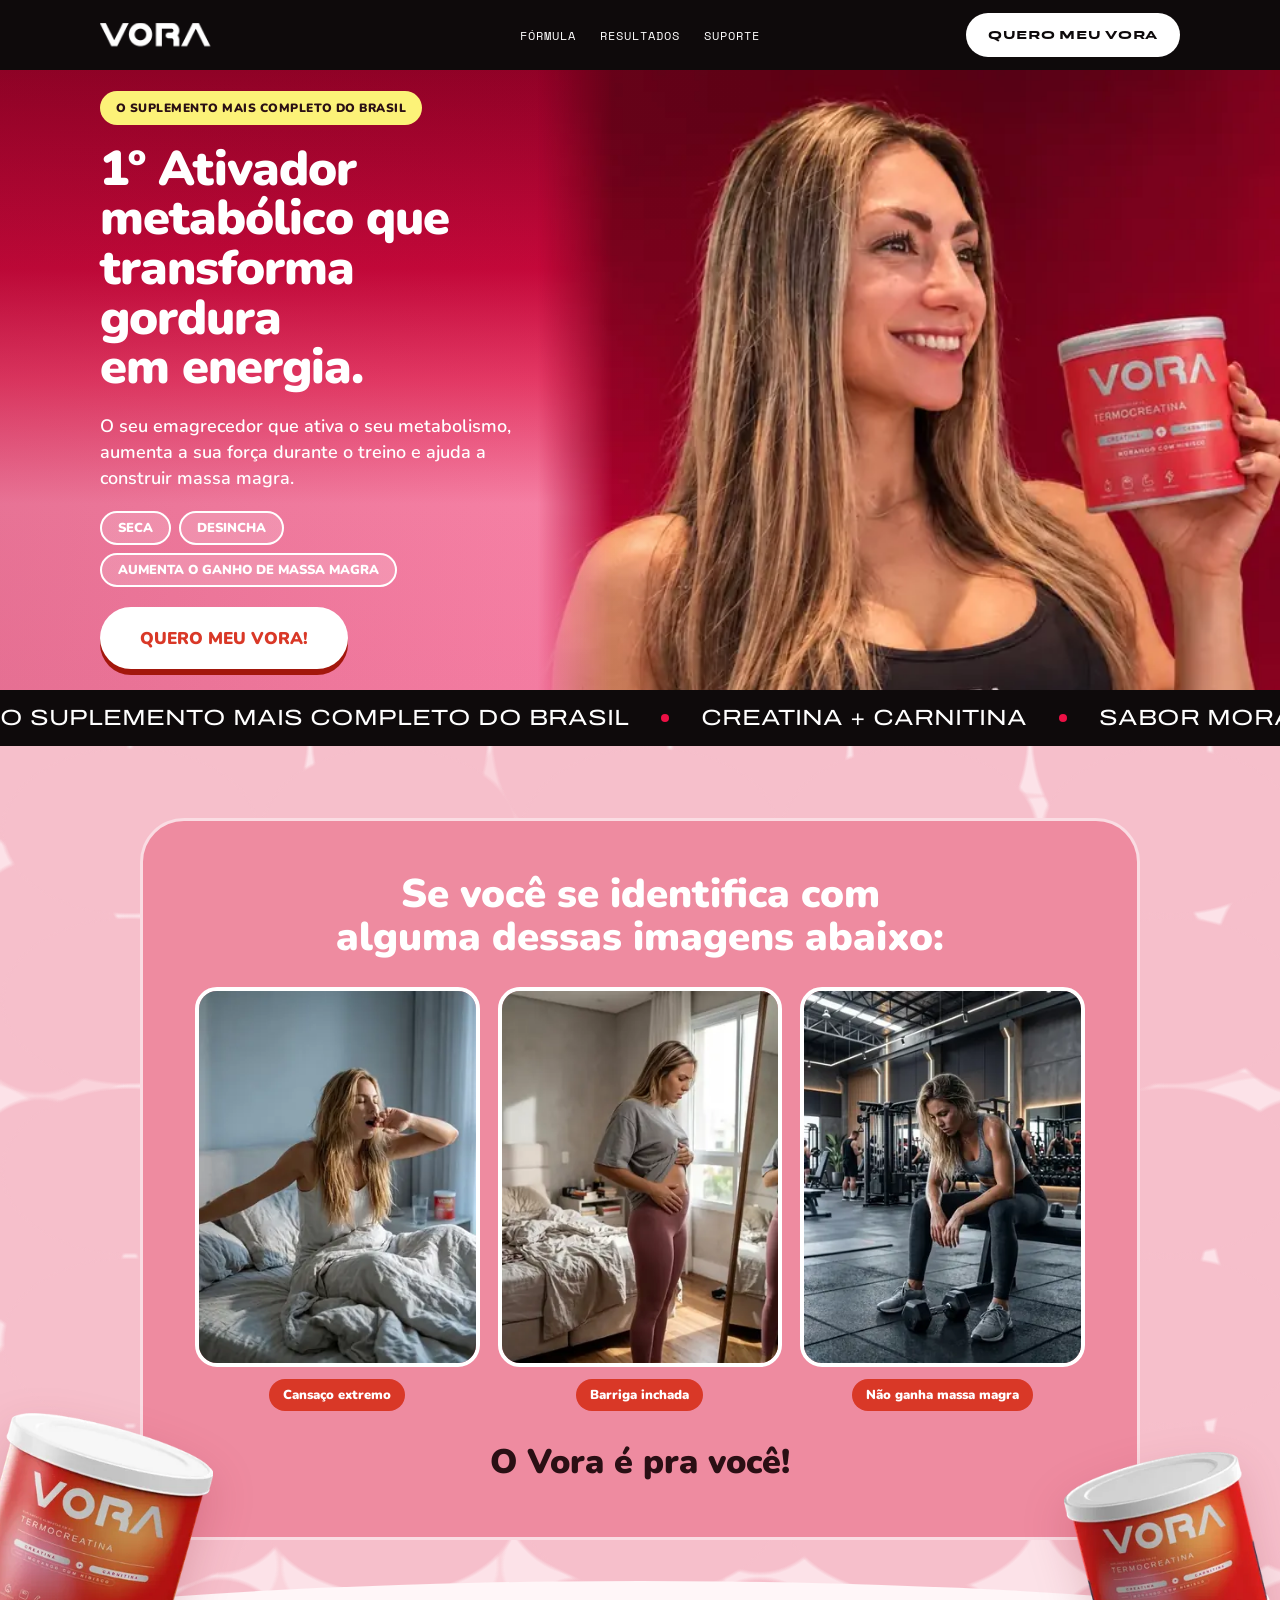
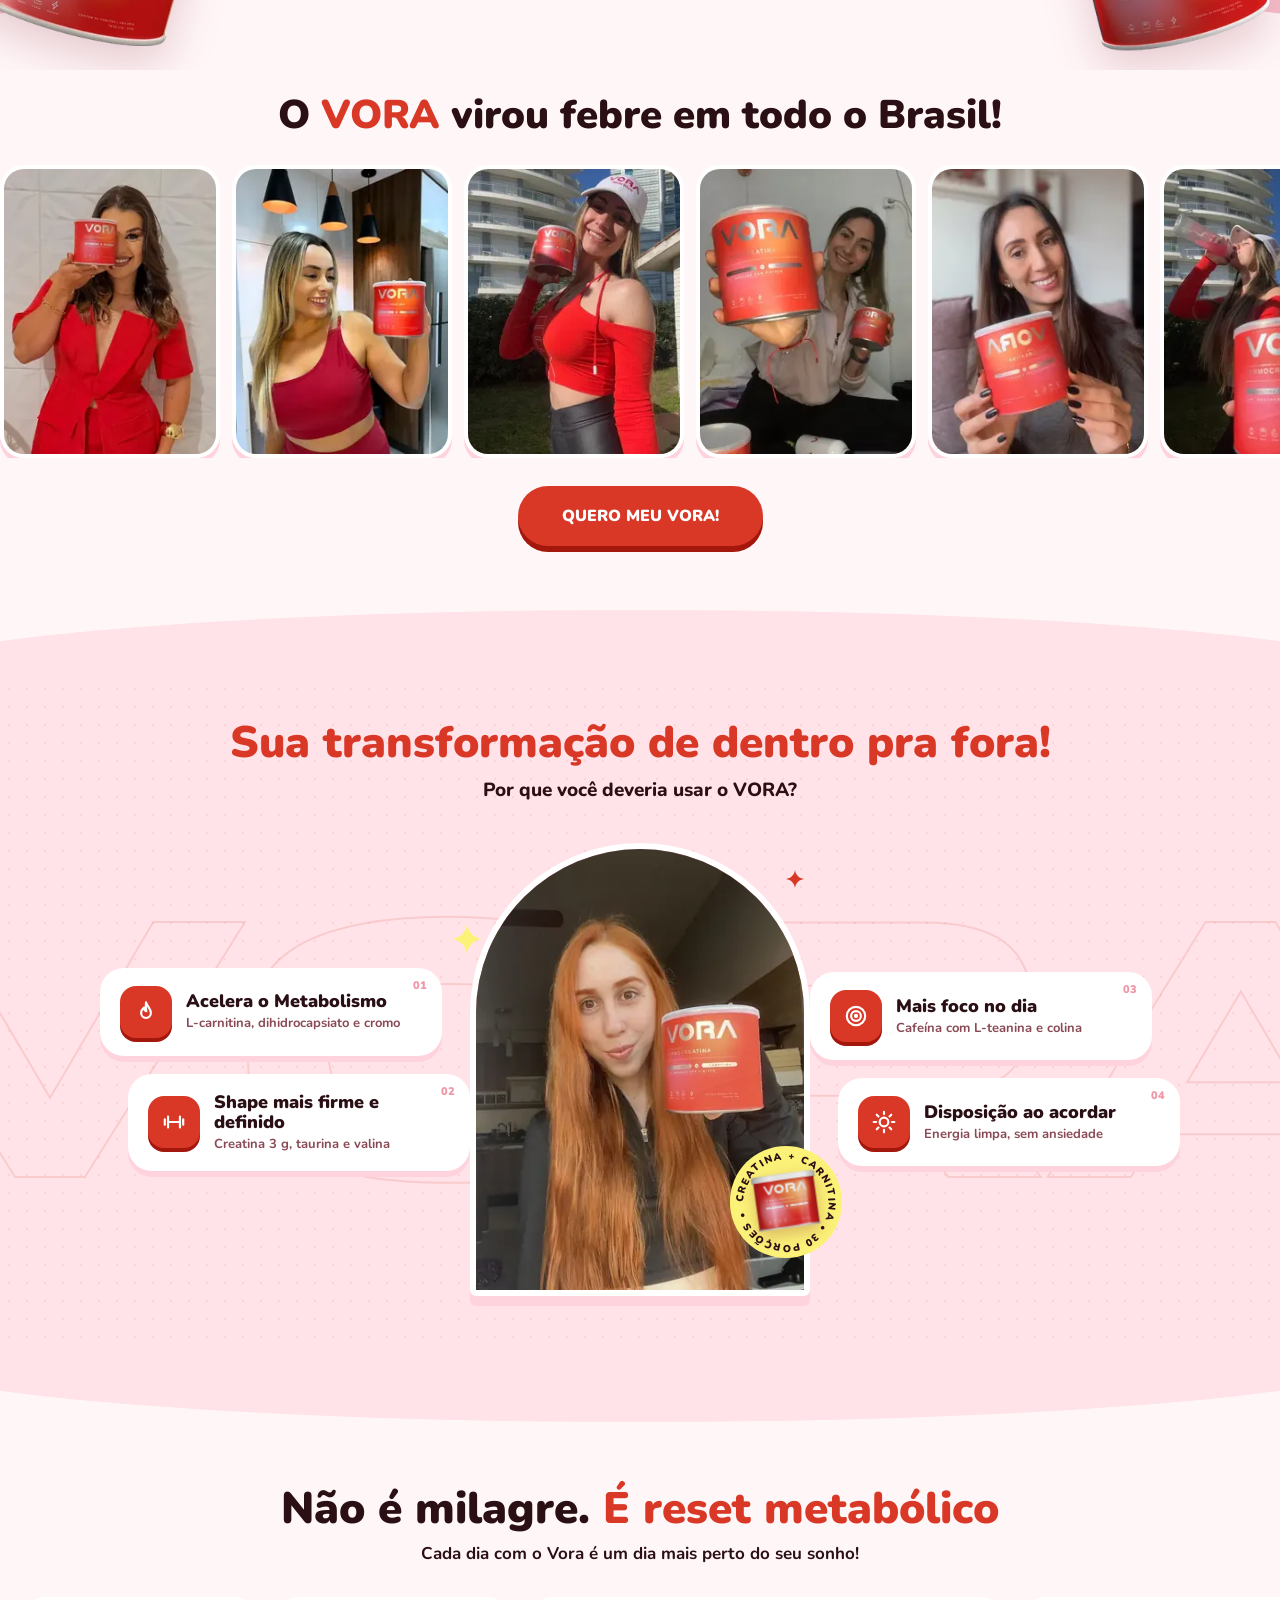
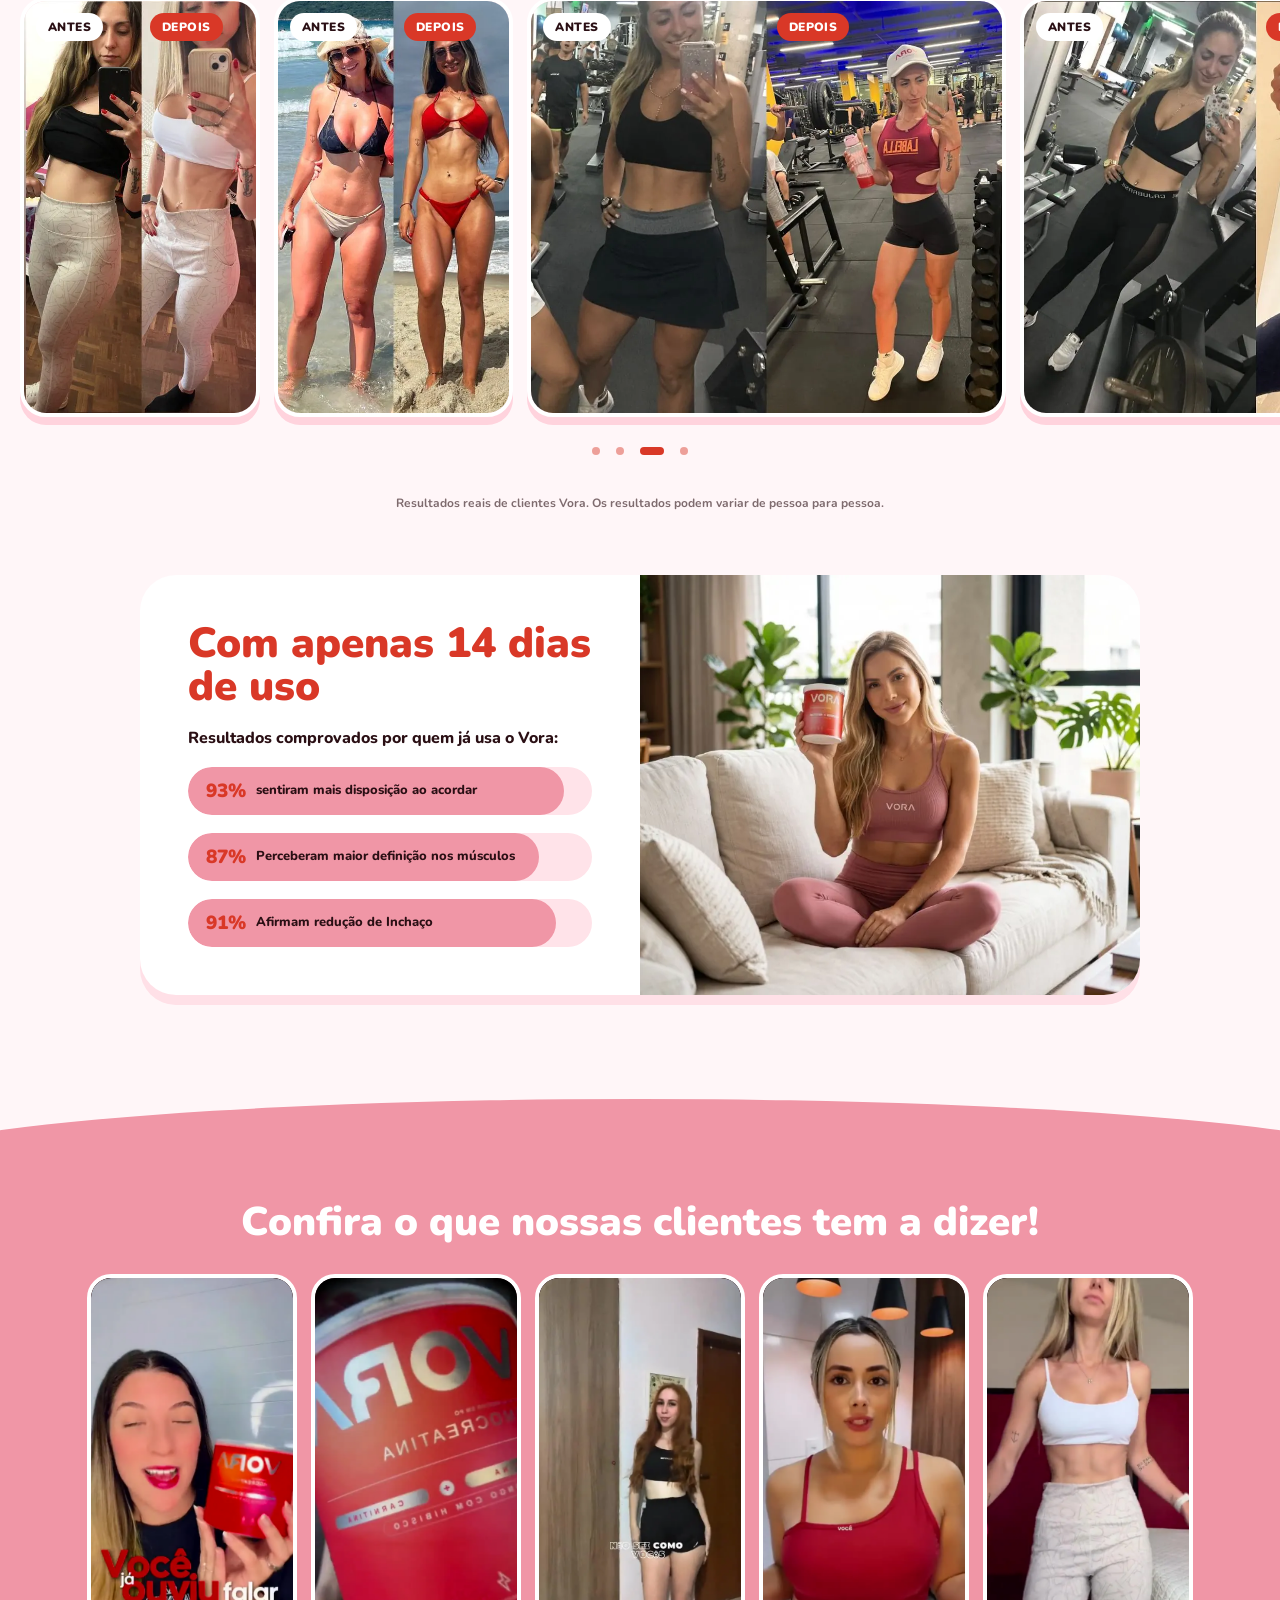
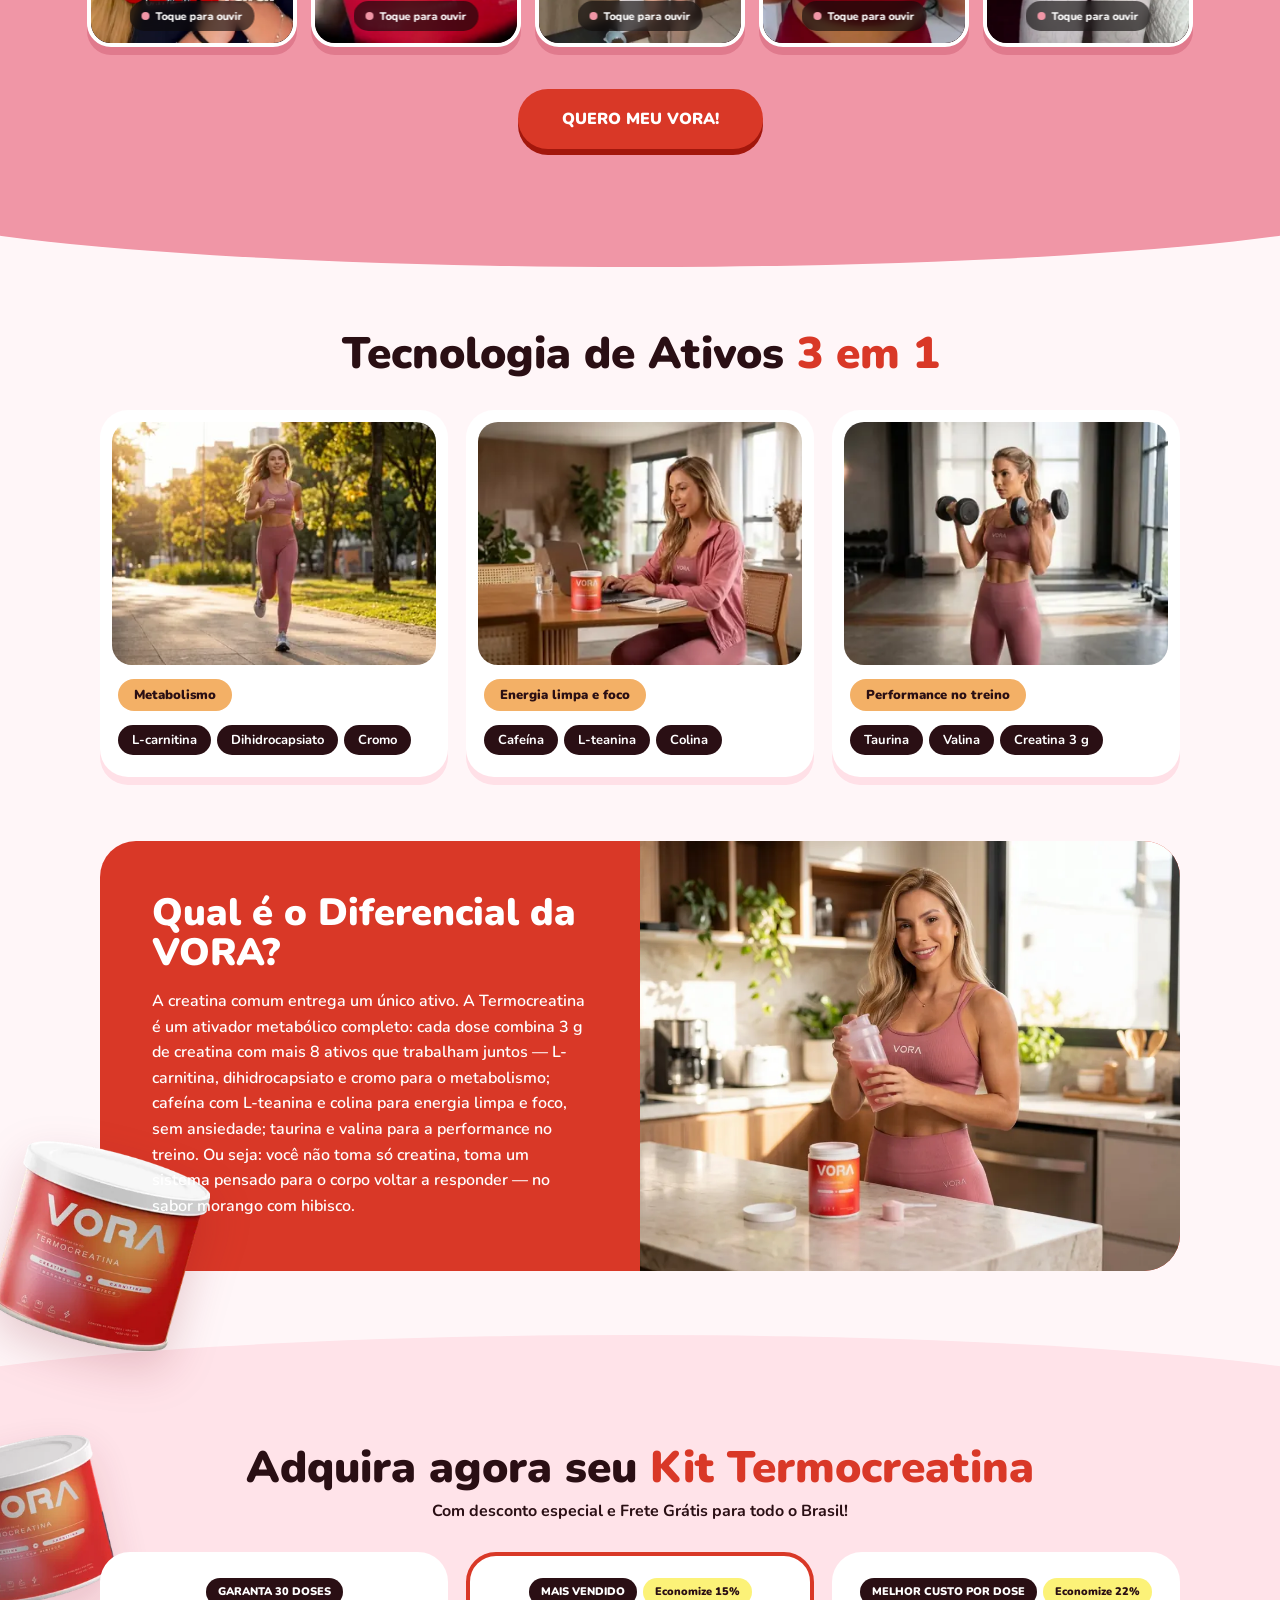
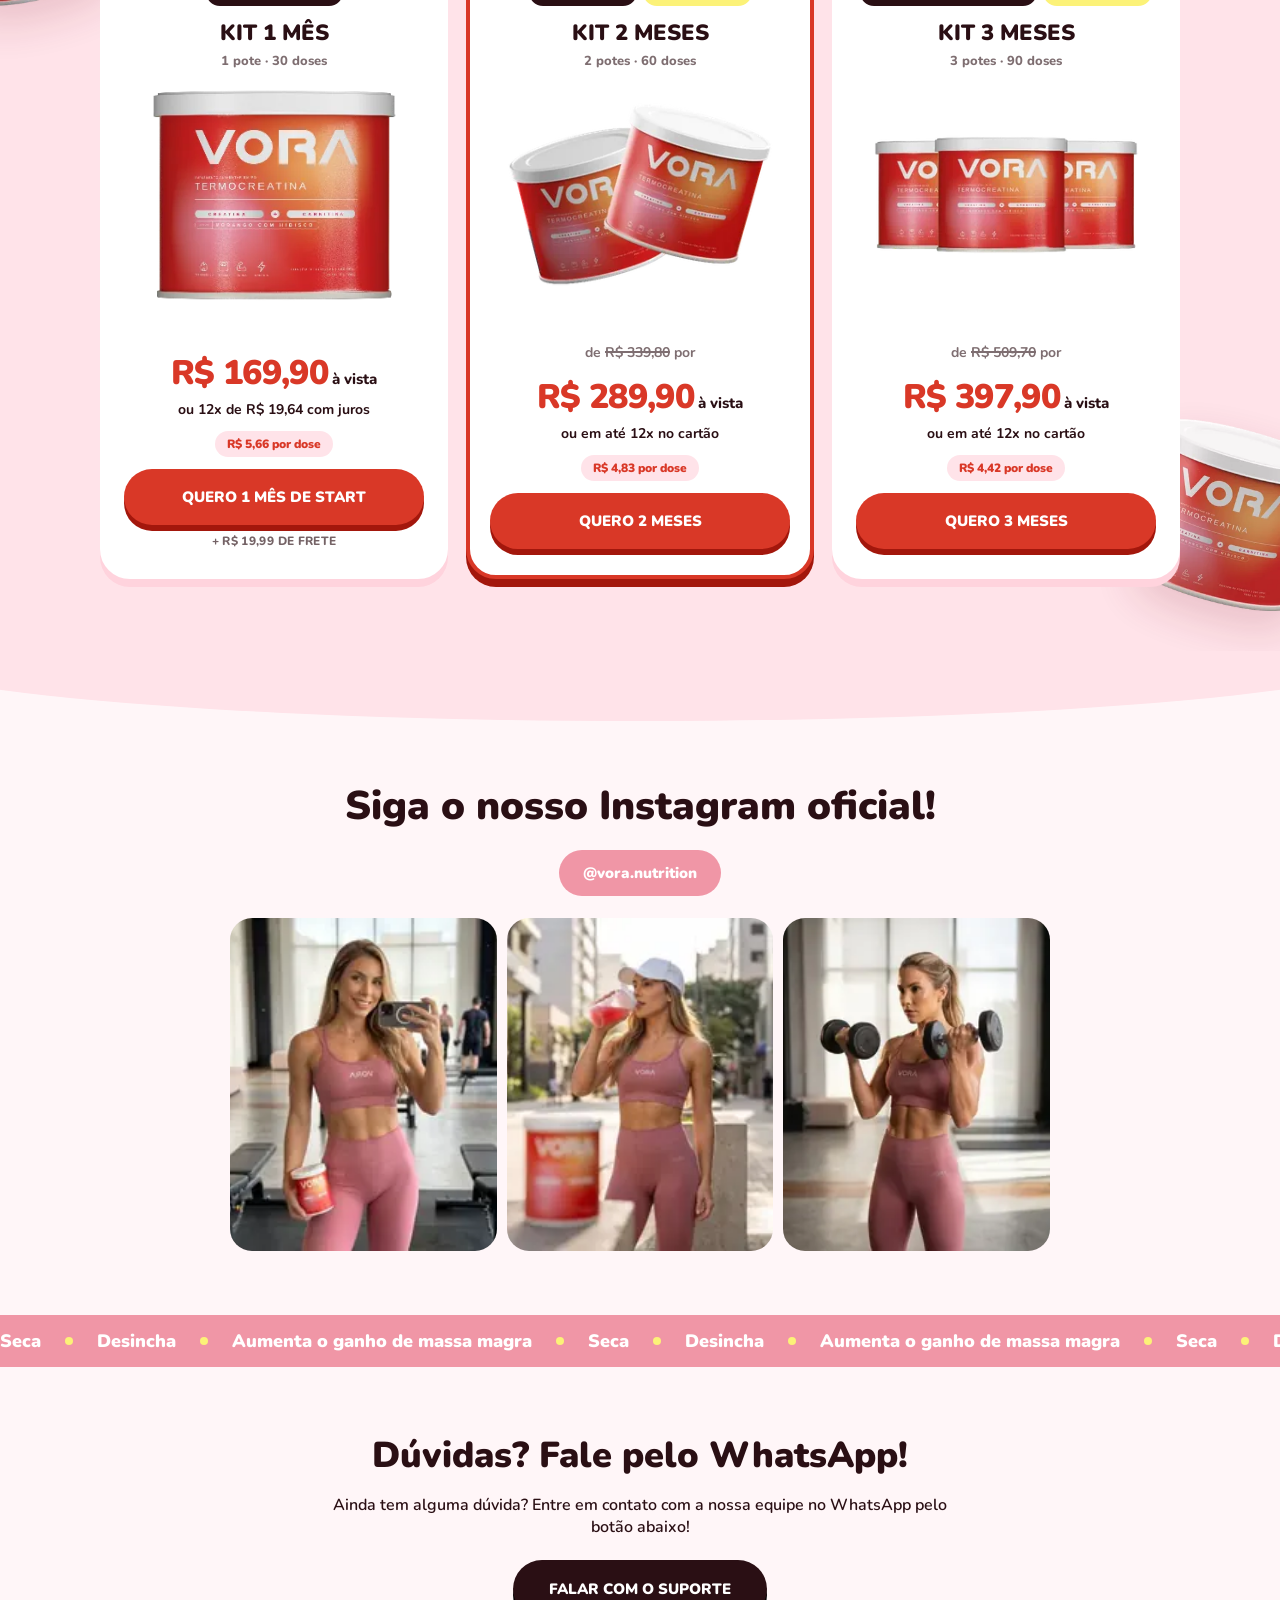
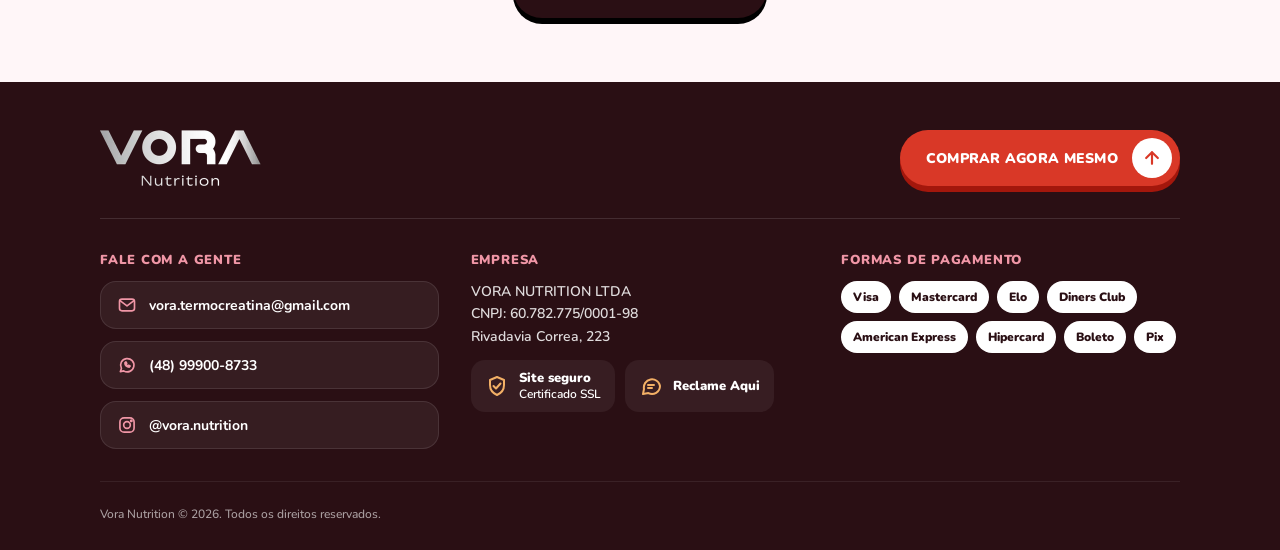
==== commit 5d8068ce: "Remove frete grátis do topo Co-Authored-By: Claude Opus 5.5 <noreply@anthropic.com> Claude-Session: " ====
--- a/index.html
+++ b/index.html
@@ -56,7 +56,6 @@
         <span class="pill hero__chip">Aumenta o ganho de massa magra</span>
       </div>
       <a href="#kit" class="btn btn--white hero__cta">Quero meu Vora!</a>
-      <p class="hero__note">Frete grátis para todo o Brasil</p>
     </div>
   </div>
 </section>
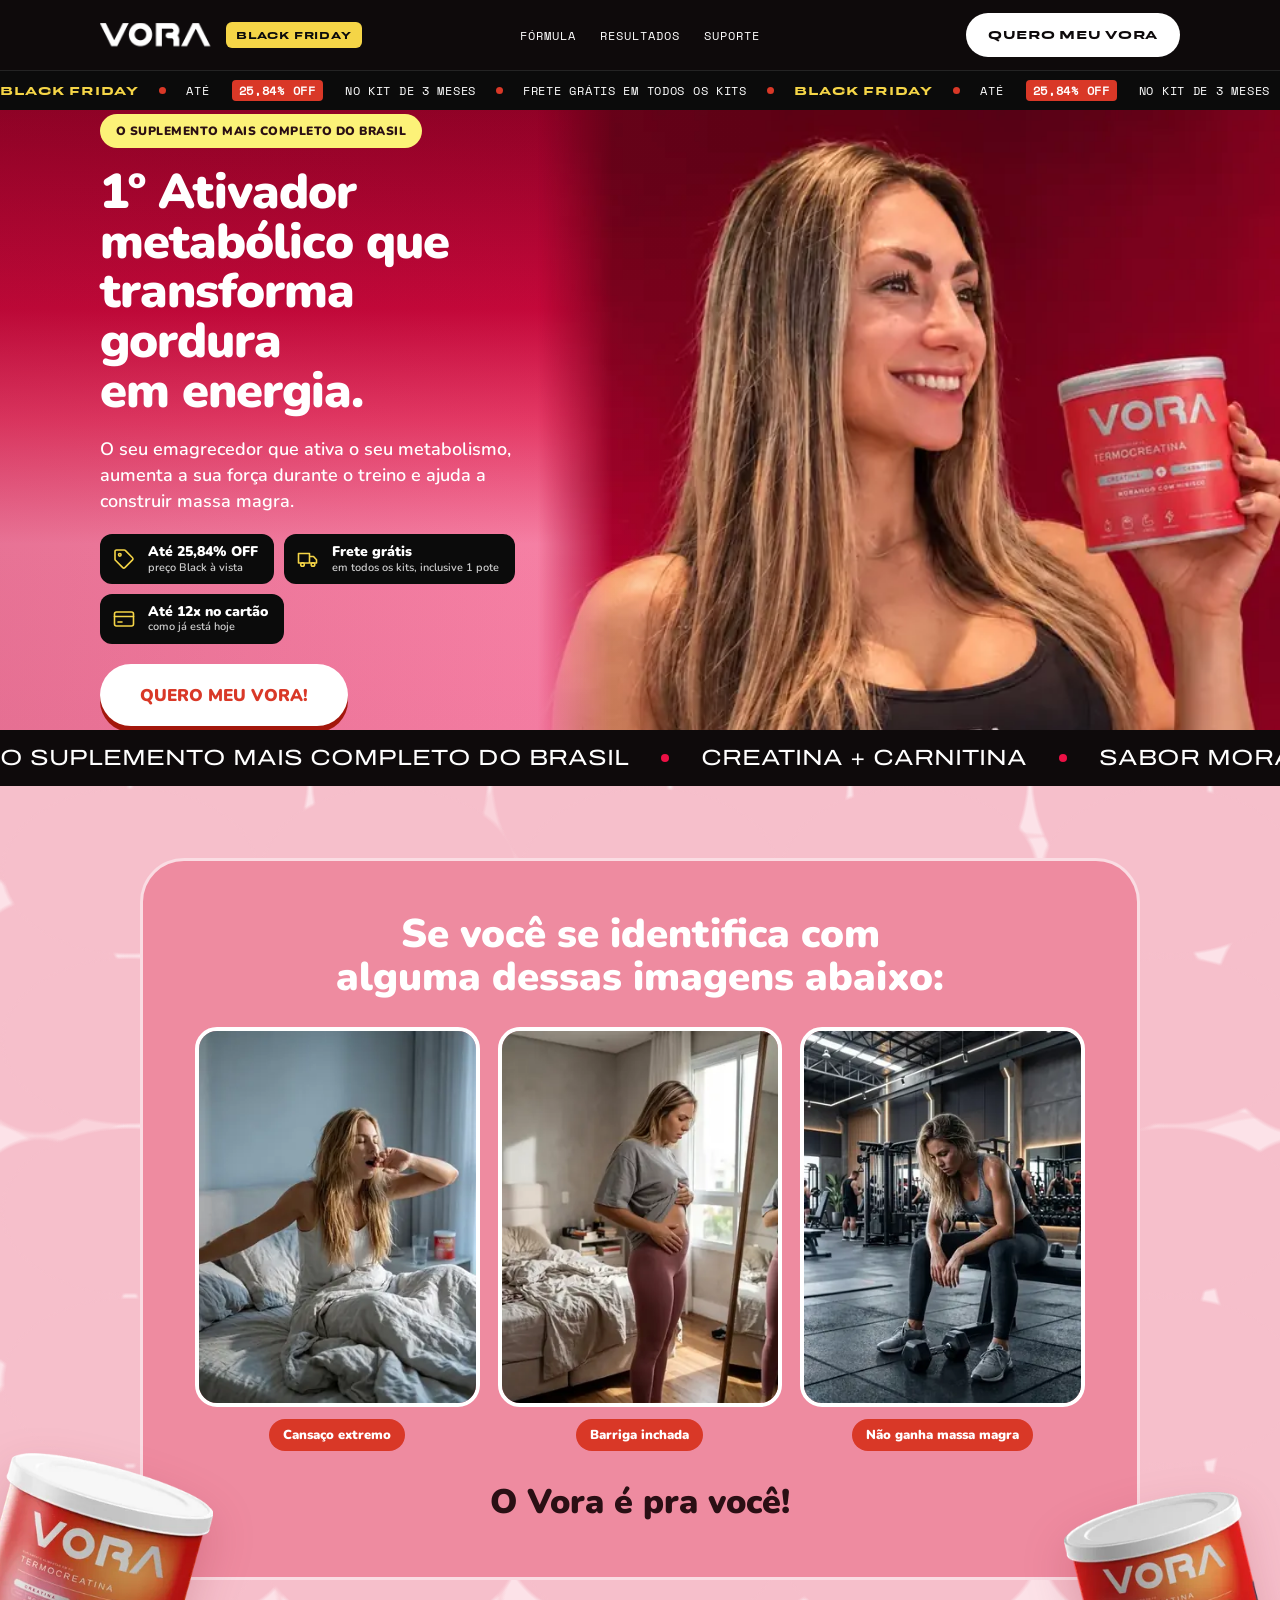
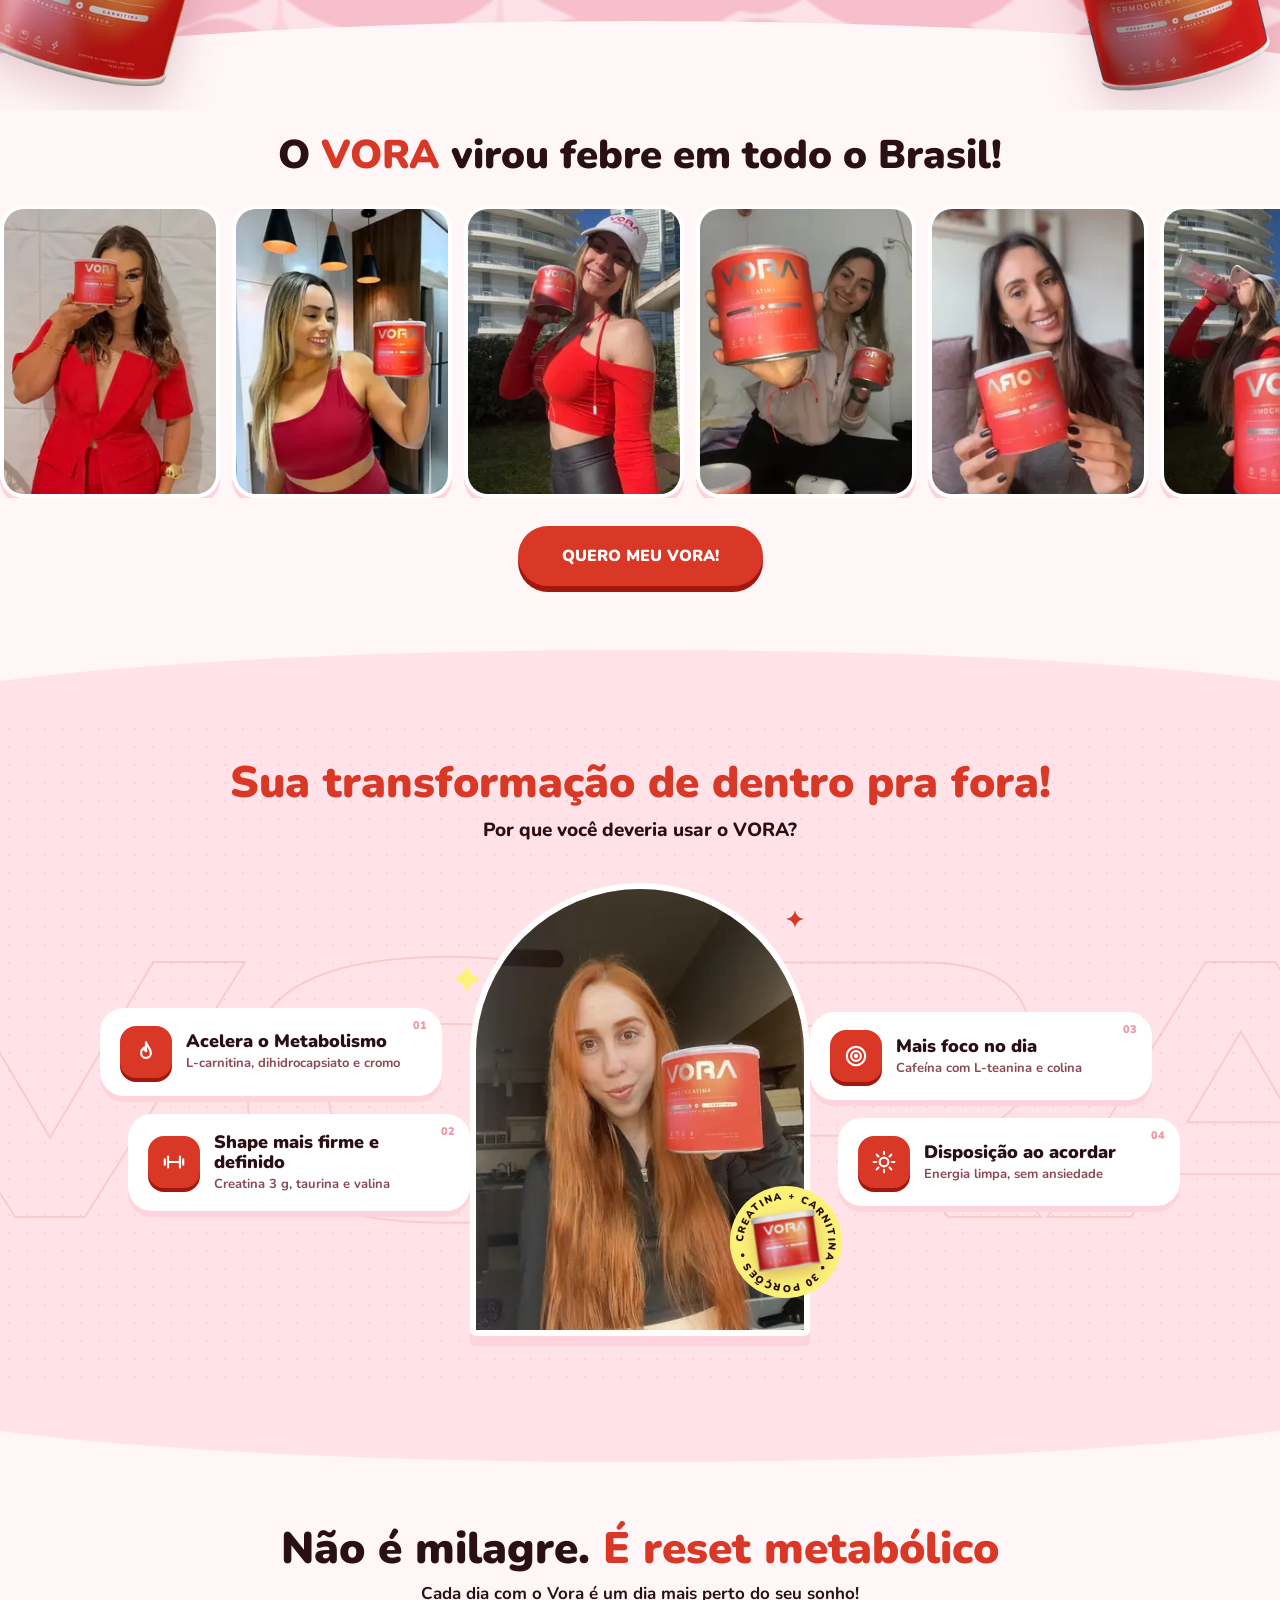
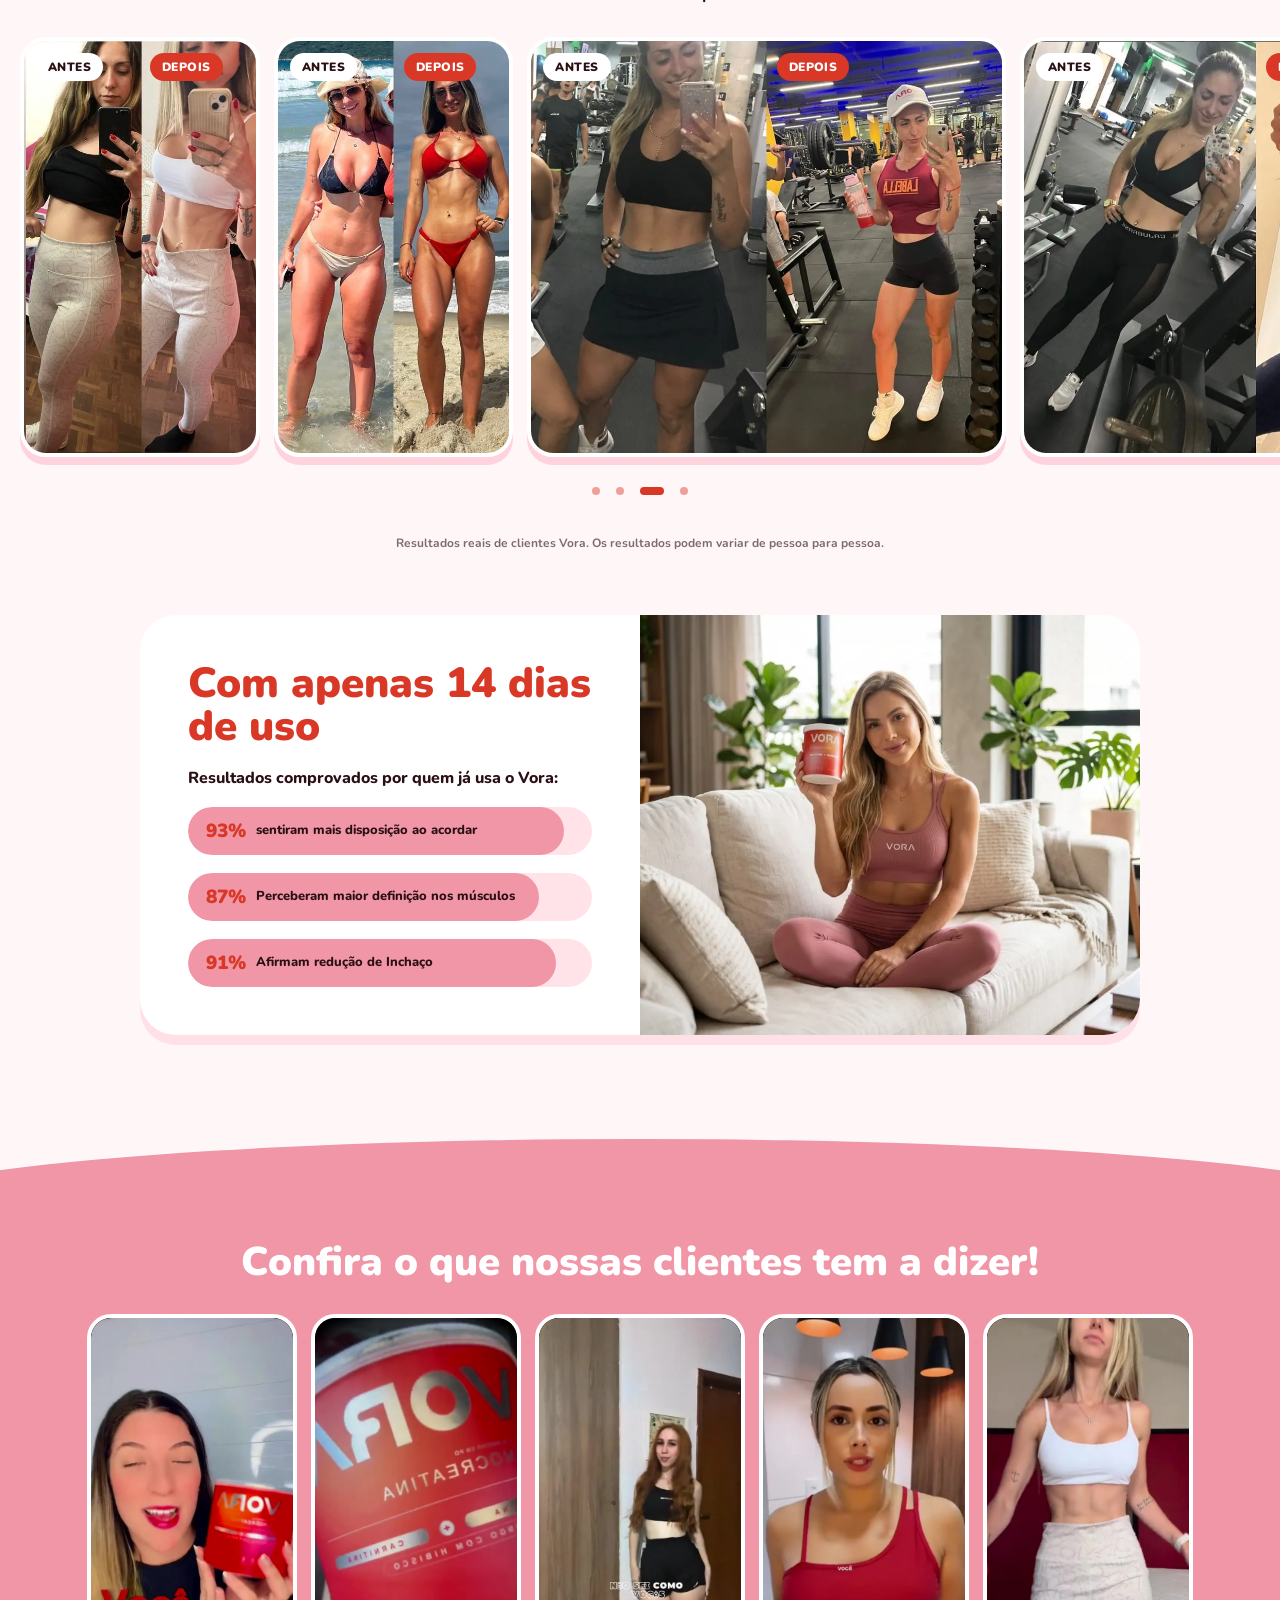
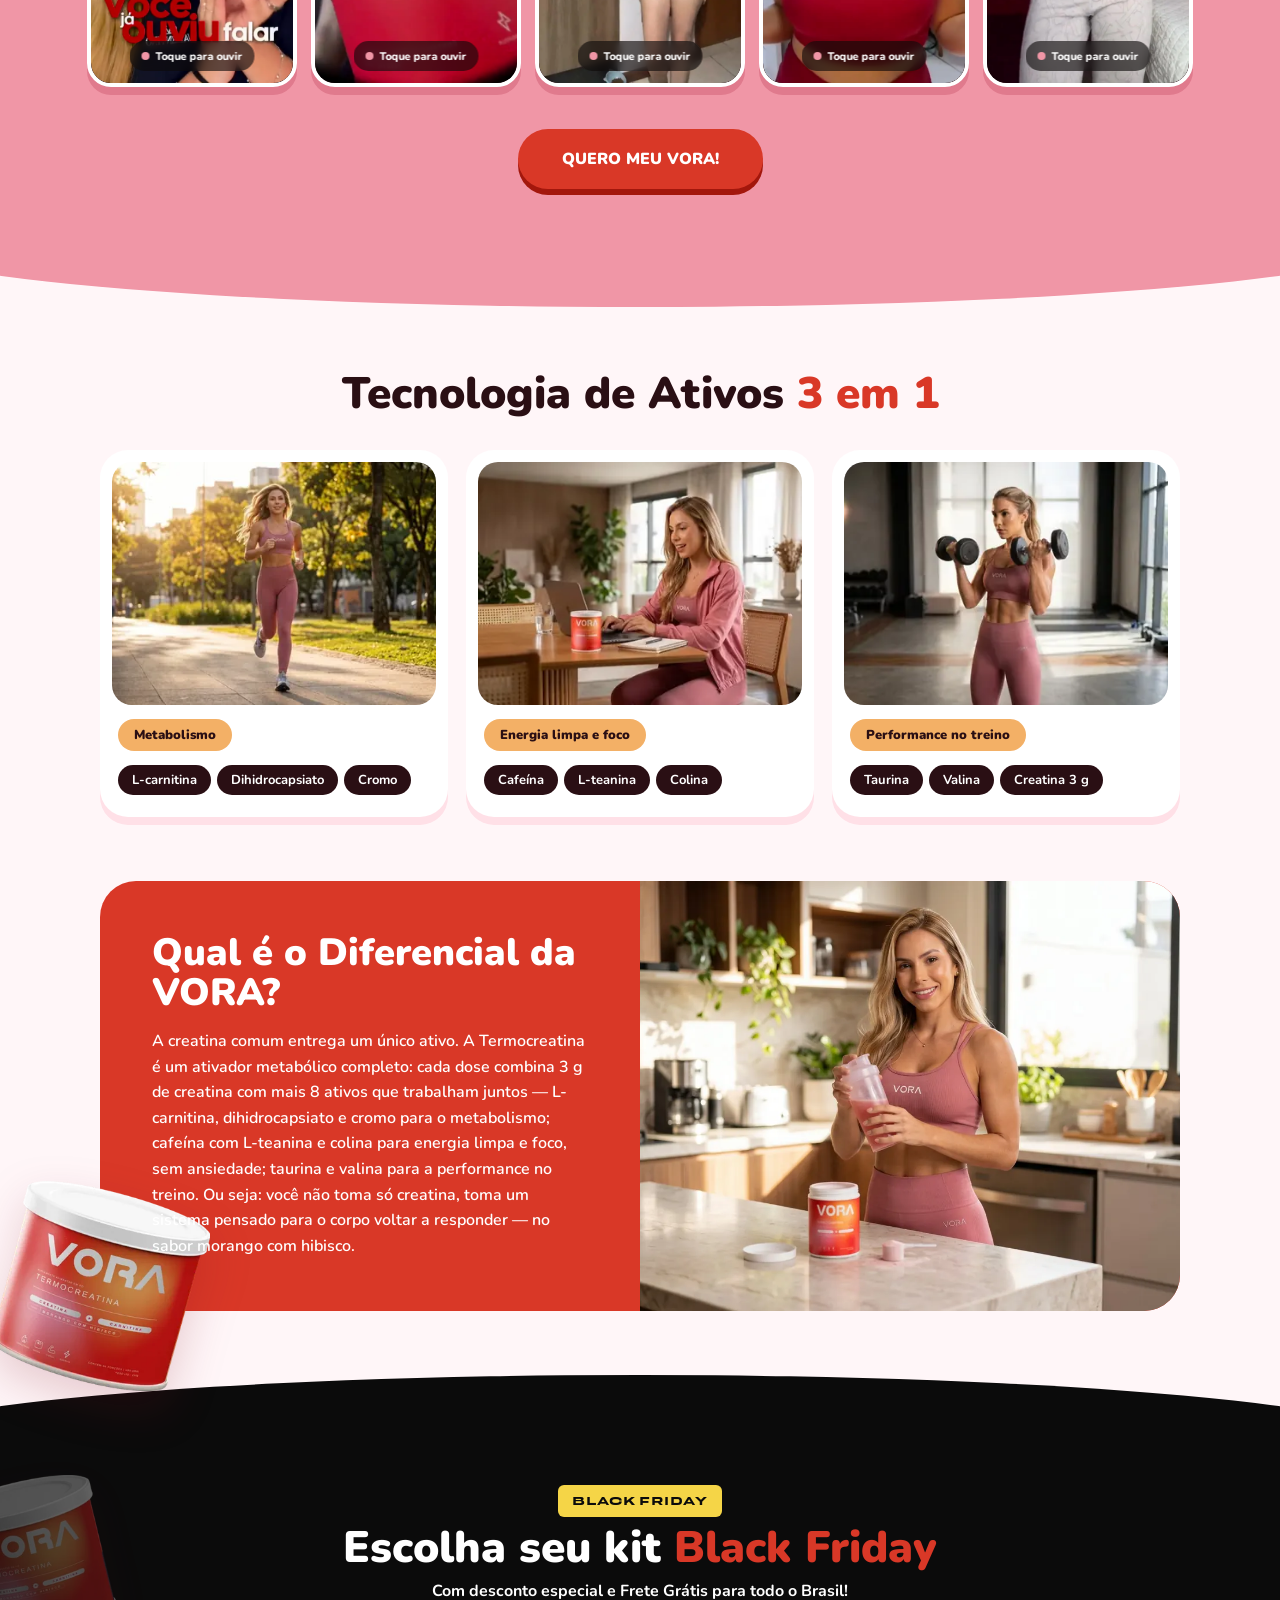
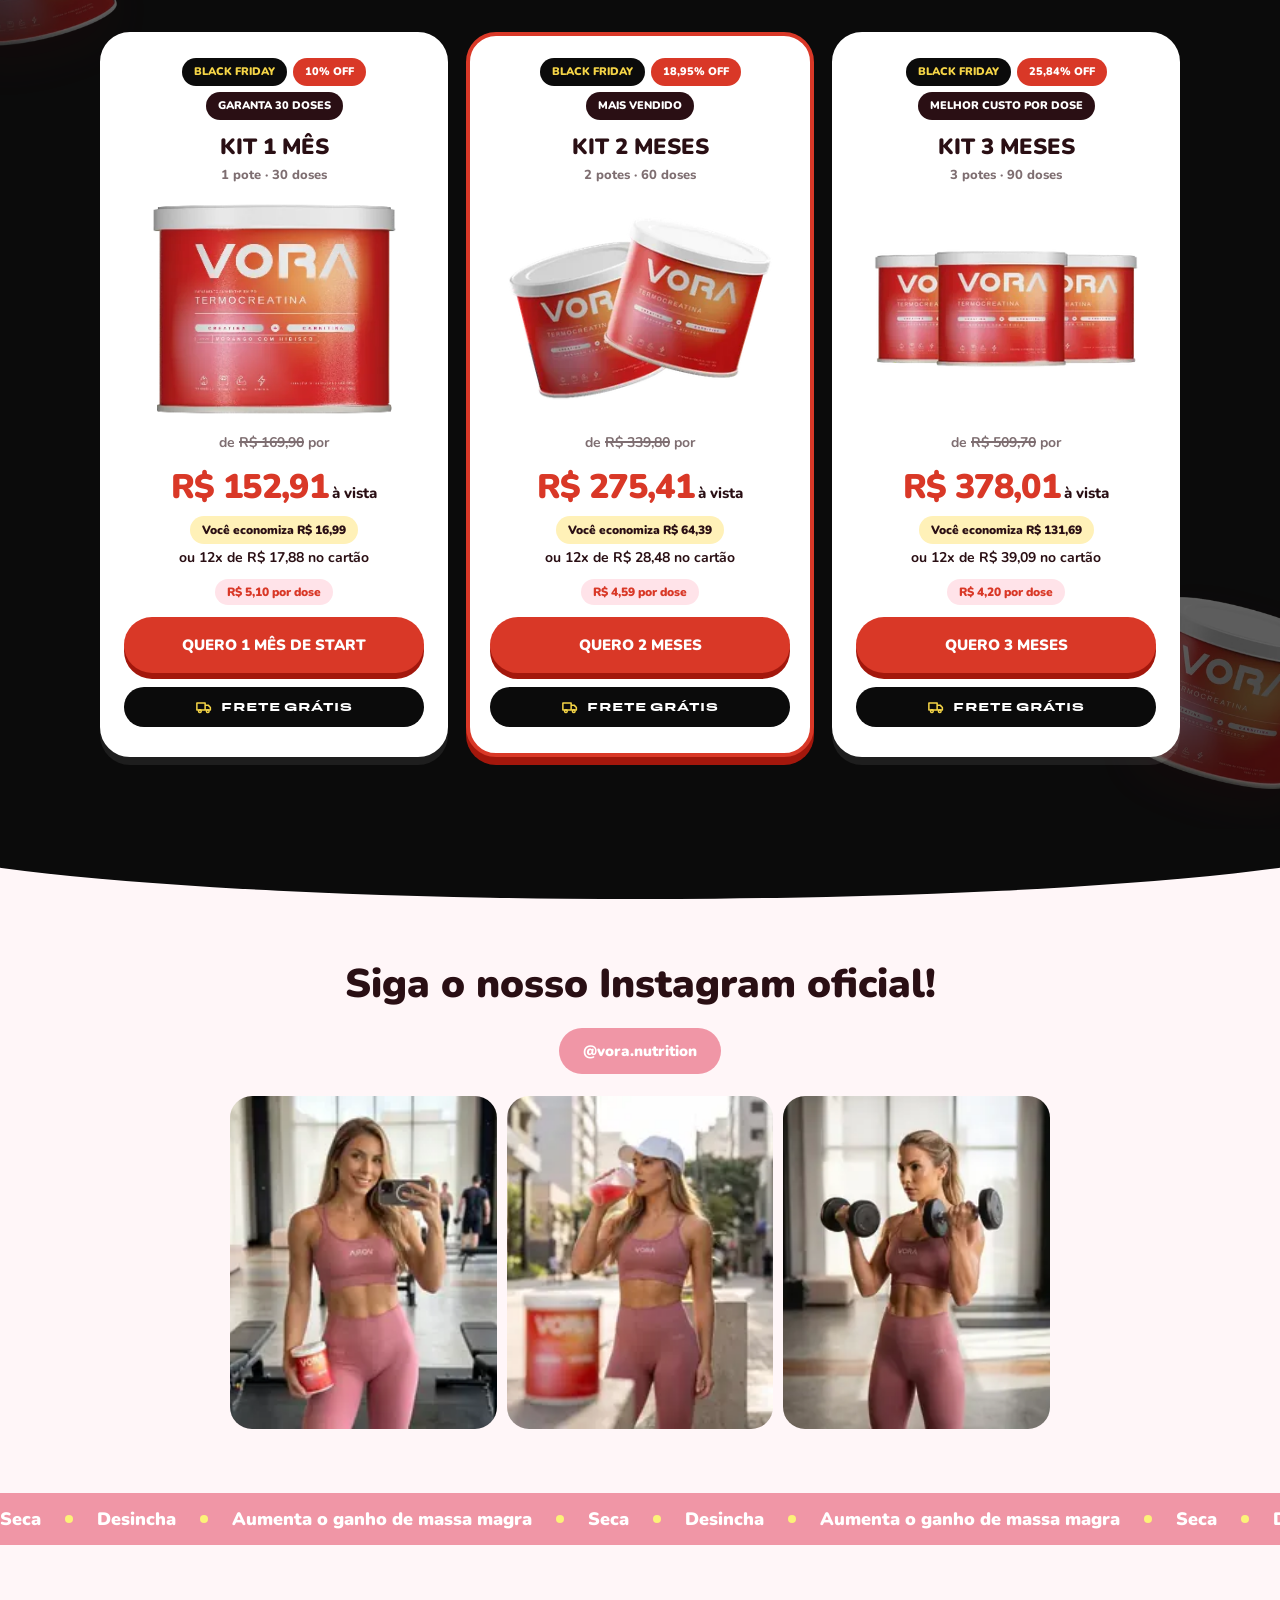
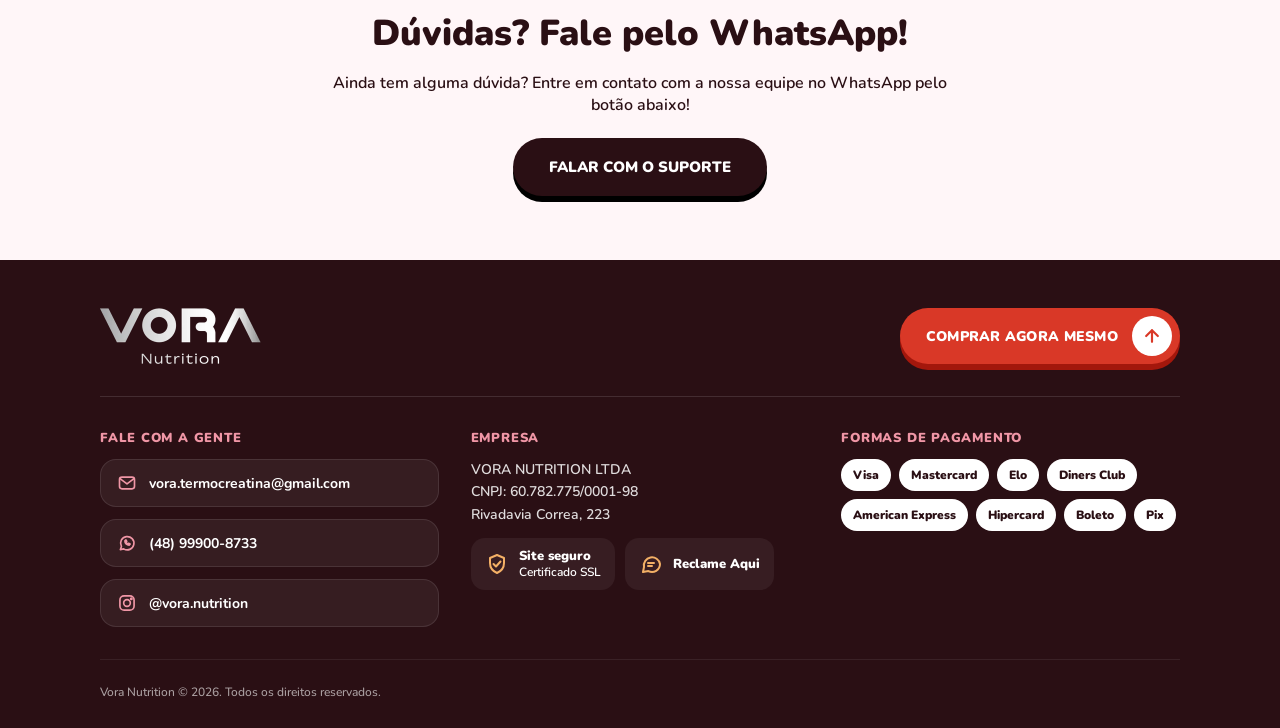
==== commit 2e461156: "Black Friday na página de vendas - Tarja Black Friday rodando abaixo do menu (fixa ao rolar) e selo " ====
--- a/index.html
+++ b/index.html
@@ -16,19 +16,80 @@
   <link rel="preload" as="image" href="assets/lp/hero-banner.webp" imagesrcset="assets/lp/hero-banner-1100.webp 1100w, assets/lp/hero-banner.webp 1672w" imagesizes="75vw" media="(min-width: 1000px)" fetchpriority="high">
   <link rel="preload" as="font" type="font/woff2" href="fonts/nunito-latin.woff2" crossorigin>
   <style>:root{--red:#D93827;--red-shadow:#A3170C;--carmine:#EC1045;--pink:#F096A6;--pink-mid:#EE8BA0;--pink-shadow:#E07A8D;--pink-light:#FFE3E9;--pink-light-2:#FAD3DB;--spot-1:#F6BFCB;--spot-2:#FCE2E8;--shadow-soft:#FFE0E7;--shadow-soft-2:#FFD3DD;--page:#FFF6F8;--white:#FFFFFF;--yellow:#FCF278;--orange:#F3B066;--ink:#2A0F14;--black:#0E0A0B;--font-display:"Resolve Ext","Archivo",Arial,sans-serif;--font-wide:"Archivo",Arial,sans-serif;--font-mono:"Space Mono",ui-monospace,Menlo,monospace;--font-plain:Arimo,Arial,Helvetica,sans-serif;--header-h:70px;color-scheme:light}@font-face{font-family:"Resolve Ext";src:url("fonts/Resolve-BoldExt.woff2") format("woff2");font-weight:700;font-style:normal;font-display:swap}@font-face{font-family:"Nunito";src:url("fonts/nunito-latin.woff2") format("woff2");font-weight:500 900;font-style:normal;font-display:swap}@font-face{font-family:"Archivo";src:url("fonts/archivo-latin.woff2") format("woff2");font-weight:300 400;font-stretch:125%;font-style:normal;font-display:swap}@font-face{font-family:"Space Mono";src:url("fonts/spacemono-latin.woff2") format("woff2");font-weight:400;font-style:normal;font-display:swap}*,*::before,*::after{box-sizing:border-box}html{scroll-behavior:smooth}body{margin:0;overflow-x:clip;background:var(--page);font-family:"Nunito",Arial,sans-serif;color:var(--ink);-webkit-font-smoothing:antialiased}img{display:block;max-width:100%;height:auto}a{color:inherit;text-decoration:none}a:hover{color:var(--red)}h1,h2,h3,p{margin:0}[id]{scroll-margin-top:var(--header-h)}.visually-hidden{position:absolute;width:1px;height:1px;overflow:hidden;clip:rect(0 0 0 0);white-space:nowrap}@keyframes vmq{from{transform:translateX(0)}to{transform:translateX(-50%)}}@keyframes vfloat{0%,100%{transform:translateY(0) rotate(var(--r))}50%{transform:translateY(-18px) rotate(calc(var(--r) + 3deg))}}.pill{display:inline-flex;align-items:center;border-radius:999px;white-space:nowrap}.btn{display:inline-flex;align-items:center;justify-content:center;border-radius:999px;font-weight:900;text-transform:uppercase;cursor:pointer;transition:transform .08s ease,box-shadow .08s ease}.btn--red{height:60px;padding:0 44px;background:var(--red);color:var(--white);font-size:16px;box-shadow:0 6px 0 var(--red-shadow)}.btn--red:hover{color:var(--white)}.btn--red:active,.btn--white:active{transform:translateY(4px);box-shadow:0 2px 0 var(--red-shadow)}.btn--white{background:var(--white);color:var(--red);box-shadow:0 6px 0 var(--red-shadow)}.btn--dark{height:58px;padding:0 36px;background:var(--ink);color:var(--white);font-size:15px;box-shadow:0 6px 0 #000;margin-top:8px}.btn--dark:hover{color:var(--white)}.btn--dark:active{transform:translateY(4px);box-shadow:0 2px 0 #000}.h2{font-weight:900;font-size:clamp(26px,3.6vw,40px);line-height:1.08;text-wrap:balance}.h2--lg{font-size:clamp(28px,4vw,44px);line-height:1.05}.accent{color:var(--red)}.section-head{display:flex;flex-direction:column;gap:10px;text-align:center;align-items:center}.curve{background:var(--page);line-height:0;overflow:hidden}.curve>div{height:70px;margin:0 -10%;background:var(--curve-color)}.curve--in>div{border-radius:50% 50% 0 0 / 100% 100% 0 0}.curve--out>div{border-radius:0 0 50% 50% / 0 0 100% 100%}.float{position:absolute;z-index:1;pointer-events:none;filter:drop-shadow(0 18px 22px rgba(120,10,30,.18));animation:vfloat var(--d) ease-in-out infinite;display:none}@media (min-width:1000px){.float{display:block}}.float--front{z-index:3}.marquee{color:var(--white);overflow:hidden;display:flex;align-items:center}.marquee--dark{background:var(--black);height:56px}.marquee--dark .marquee__track{animation-duration:40s}.marquee--dark .marquee__item{font-family:var(--font-wide);font-variation-settings:"wdth" 125;font-stretch:125%;font-weight:400;font-size:22px;text-transform:uppercase;gap:32px;padding-right:32px}.marquee--dark .marquee__item::after{background:var(--carmine)}@media (max-width:760px){.marquee--dark{height:46px}.marquee--dark .marquee__item{font-size:16px;gap:22px;padding-right:22px}}.marquee--bottom{background:var(--pink);height:52px}.marquee__track{display:flex;width:max-content;animation:vmq 32s linear infinite}.marquee__item{display:inline-flex;align-items:center;gap:24px;padding-right:24px;font-weight:900;font-size:14px;white-space:nowrap}.marquee--bottom .marquee__item{font-size:18px}.marquee__item::after{content:"";width:8px;height:8px;border-radius:8px;background:var(--yellow)}.header{position:sticky;top:env(safe-area-inset-top,0px);z-index:20;background:var(--black);color:var(--white)}.header__inner{max-width:1120px;margin:0 auto;padding:0 20px;height:var(--header-h);display:grid;grid-template-columns:1fr auto 1fr;align-items:center;gap:20px}.header__nav{display:flex;gap:24px;font-family:var(--font-mono);font-size:12px;letter-spacing:.08em;text-transform:uppercase}.header__nav a:hover{color:var(--pink)}.header__cta{justify-self:end;height:44px;padding:0 22px;background:var(--white);color:var(--black);font-family:var(--font-display);font-weight:700;font-size:12px;letter-spacing:.06em}.header__cta:hover{color:var(--red)}.logo{display:inline-block;position:relative;overflow:hidden;flex-shrink:0}.logo img{position:absolute;max-width:none}.logo--header{width:112px;height:24px}.logo--header img{width:193px;left:-41px;top:-86px;filter:brightness(0) invert(1)}.logo--footer{width:162px;height:56px}.logo--footer img{width:280px;left:-59px;top:-113px}@media (max-width:760px){:root{--header-h:58px}.header__inner{grid-template-columns:1fr auto;padding:0 16px;gap:12px}.header__nav{display:none}.header__cta{height:36px;padding:0 14px;font-size:10px;white-space:nowrap}.logo--header{width:93px;height:20px}.logo--header img{width:161px;left:-34px;top:-72px}}.hero{padding:0}.hero__card{position:relative;margin:0 auto;overflow:hidden;background:var(--carmine);color:var(--white)}.hero__media{position:relative;aspect-ratio:4 / 3}.hero__slide{position:absolute;inset:0;opacity:0;transition:opacity .9s ease}.hero__slide.is-active{opacity:1}.hero__slide picture{display:block;width:100%;height:100%}.hero__slide img{width:100%;height:100%;object-fit:cover;object-position:var(--pos,70% center)}.hero__shade{display:none}.hero__content{position:relative;padding:26px 22px 32px;display:flex;flex-direction:column;gap:16px}.hero__badge{align-self:flex-start;height:30px;padding:0 14px;background:var(--yellow);color:var(--ink);font-weight:900;font-size:11px;text-transform:uppercase;white-space:normal}.hero__title{font-weight:900;font-size:32px;line-height:1.04;letter-spacing:-.02em;text-wrap:balance}.hero__text{font-size:16px;font-weight:600;line-height:1.45;text-wrap:pretty}.hero__chips{display:flex;flex-wrap:wrap;gap:6px}.hero__chip{height:30px;padding:0 14px;border:2px solid var(--white);font-weight:900;font-size:12px;text-transform:uppercase}.hero__cta{display:flex;height:58px;font-size:16px}@media (min-width:1000px){.hero{--hero-gutter:max(56px,calc((100vw - 1120px) / 2 + 20px))}.hero__card{min-height:620px;display:flex;align-items:center}.hero__card{--hh:clamp(600px,44vw,760px);height:var(--hh);background:linear-gradient(180deg,#920127 0%,#C7083B 32%,#E93B68 50%,#FB85AA 70%,#F981A7 100%)}.hero__media{position:absolute;inset:0 0 0 auto;width:min(58%,calc(var(--hh) * 1.777));aspect-ratio:auto;-webkit-mask-image:linear-gradient(90deg,transparent 0,#000 10%);mask-image:linear-gradient(90deg,transparent 0,#000 10%)}.hero__shade{display:block;position:absolute;inset:0;pointer-events:none;background:linear-gradient(90deg,rgba(120,10,30,var(--shade,.15)) 0%,rgba(120,10,30,0) 60%);transition:background .9s}.hero__content{padding:56px 56px 56px var(--hero-gutter);max-width:calc(min(560px,46vw) - 56px + var(--hero-gutter));gap:20px}.hero__badge{height:34px;padding:0 16px;font-size:12px;letter-spacing:.04em}.hero__title{font-size:clamp(32px,3.8vw,52px);line-height:1.02}.hero__text{font-size:18px}.hero__chips{gap:8px}.hero__chip{height:34px;padding:0 16px;font-size:13px;background:rgba(255,255,255,.18)}.hero__cta{align-self:flex-start;display:inline-flex;height:62px;padding:0 40px;font-size:17px}}.hero__cta{position:relative;overflow:hidden;isolation:isolate;animation:ctaBreath 2.4s ease-in-out infinite;will-change:transform}.hero__cta::after{content:"";position:absolute;inset:0;background:linear-gradient(100deg,transparent 30%,rgba(255,205,218,.8) 50%,transparent 70%);transform:translateX(-120%);pointer-events:none;z-index:-1;animation:ctaShine 3.2s ease-in-out infinite}.hero__cta:hover{animation-play-state:paused;transform:translateY(-2px) scale(1.04)}@keyframes ctaBreath{0%,100%{transform:scale(1)}50%{transform:scale(1.05)}}@keyframes ctaShine{0%,55%{transform:translateX(-120%)}100%{transform:translateX(120%)}}@media (prefers-reduced-motion:reduce){.hero__cta,.hero__cta::after{animation:none}}.hero__note{display:none}@media (max-width:999px){.hero__card{height:calc(100vh - var(--header-h) - 46px);height:calc(100svh - var(--header-h) - 46px);min-height:540px;max-height:860px;display:flex;flex-direction:column;justify-content:flex-end;background:#9E0A2C}.hero__media{position:absolute;inset:0 0 auto 0;height:min(124vw,74%);aspect-ratio:auto}.hero__slide img{object-position:var(--pos-m,60% center)}.hero__shade{display:block;position:absolute;inset:0;pointer-events:none;background:linear-gradient(180deg,rgba(14,10,11,.35) 0%,rgba(14,10,11,0) 16%),linear-gradient(180deg,rgba(158,10,44,0) 34%,rgba(158,10,44,.62) 54%,rgba(150,8,40,.94) 72%,#8E0827 100%)}.hero__content{padding:0 20px 22px;gap:12px}.hero__badge{height:26px;padding:0 12px;font-size:10px;letter-spacing:.06em;white-space:nowrap}.hero__title{font-size:clamp(27px,8.4vw,40px);line-height:1;letter-spacing:-.025em;text-shadow:0 2px 18px rgba(80,0,20,.35)}.hero__title-hl{color:var(--yellow)}.hero__text{font-size:15px;line-height:1.4;max-width:34ch;opacity:.95}.hero__chips{display:none}.hero__cta{height:56px;margin-top:6px;font-size:16px}.hero__note{display:flex;align-items:center;justify-content:center;gap:8px;font-size:12px;font-weight:800;letter-spacing:.04em;text-transform:uppercase;opacity:.9}.hero__note::before{content:"";width:6px;height:6px;border-radius:6px;background:var(--yellow)}}.badge-short{display:none}@media (max-width:380px){.badge-full{display:none}.badge-short{display:inline}}@media (max-width:340px){.hero__note{font-size:10.5px;letter-spacing:.02em;white-space:nowrap}.header__cta{padding:0 12px;font-size:9.5px}.logo--header{width:80px;height:17px}.logo--header img{width:138px;left:-29px;top:-62px}}@media (max-width:999px) and (max-height:700px){.hero__text{display:none}}.ident{position:relative;overflow:hidden;padding:72px 14px 130px;background-color:var(--pink-light-2);background-image:radial-gradient(closest-side,var(--spot-1) 96%,transparent 100%),radial-gradient(closest-side,var(--spot-1) 96%,transparent 100%),radial-gradient(closest-side,var(--spot-2) 96%,transparent 100%);background-size:260px 170px,180px 240px,220px 140px;background-position:0 0,130px 110px,60px 190px}.ident__card{position:relative;z-index:2;max-width:1000px;margin:0 auto;border-radius:44px;background:var(--pink-mid);border:3px solid rgba(255,255,255,.7);padding:clamp(26px,5vw,52px);display:flex;flex-direction:column;gap:28px;align-items:center;text-align:center}.ident__card .h2{color:var(--white);max-width:620px}.ident__grid{display:grid;grid-template-columns:repeat(3,minmax(0,1fr));gap:clamp(8px,2vw,18px);width:100%}.ident__item{display:flex;flex-direction:column;gap:12px;align-items:center}.ident__photo{width:100%;aspect-ratio:3 / 4;border-radius:22px;overflow:hidden;border:4px solid var(--white)}.ident__photo img{width:100%;height:100%;object-fit:cover}.ident__tag{min-height:32px;padding:4px 14px;background:var(--red);color:var(--white);font-weight:900;font-size:clamp(10px,1.4vw,13px);white-space:normal}.ident__cta{font-weight:900;font-size:clamp(24px,3vw,34px);color:var(--ink)}.ident__curve{position:absolute;left:-15%;right:-15%;bottom:-1px;height:90px;background:var(--page);border-radius:50% 50% 0 0 / 100% 100% 0 0;pointer-events:none}.fever{padding:24px 0 64px;display:flex;flex-direction:column;gap:28px;align-items:center}.fever .h2{padding:0 20px;text-align:center}.strip{width:100%;overflow:hidden}.strip__track{display:flex;gap:12px;width:max-content;animation:vmq 40s linear infinite}.js-strip .strip__track{animation-play-state:paused}.js-strip .strip.is-visible .strip__track{animation-play-state:running}.strip__track img{width:220px;aspect-ratio:3 / 4;object-fit:cover;border-radius:24px;border:4px solid var(--white);box-shadow:0 6px 0 var(--shadow-soft-2);flex-shrink:0}.transf{position:relative;overflow:hidden;padding:40px 14px 56px;background-color:var(--pink-light);background-image:radial-gradient(rgba(217,56,39,.09) 1.3px,transparent 1.6px);background-size:18px 18px}.transf__word{position:absolute;left:50%;top:54%;transform:translate(-50%,-50%);font-family:var(--font-display);font-weight:700;font-size:clamp(120px,30vw,420px);line-height:1;letter-spacing:-.02em;color:transparent;-webkit-text-stroke:2px rgba(217,56,39,.14);pointer-events:none;user-select:none;white-space:nowrap}.transf__inner{position:relative;max-width:1080px;margin:0 auto;display:flex;flex-direction:column;gap:40px;align-items:center}.transf .h2{color:var(--red)}.transf__sub{font-size:19px;font-weight:800}.transf__grid{display:grid;grid-template-columns:1fr minmax(260px,340px) 1fr;gap:28px;width:100%;align-items:center}.transf__col{display:flex;flex-direction:column;gap:18px}.transf__col--left .benefit:nth-child(2){margin-left:28px;margin-right:-28px}.transf__col--right .benefit:nth-child(1){margin-left:-28px;margin-right:28px}.benefit{position:relative;background:var(--white);border-radius:24px;padding:18px 20px;display:flex;align-items:center;gap:14px;box-shadow:0 6px 0 var(--shadow-soft-2);transition:transform .2s ease,box-shadow .2s ease}.benefit:hover{transform:translateY(-3px);box-shadow:0 9px 0 var(--shadow-soft-2)}.benefit__icon{flex-shrink:0;display:grid;place-items:center;width:52px;height:52px;border-radius:16px;background:var(--red);color:var(--white);box-shadow:0 4px 0 var(--red-shadow)}.benefit__icon svg{width:26px;height:26px}.benefit__body{display:flex;flex-direction:column;gap:3px;min-width:0}.benefit__text{margin:0;font-weight:900;font-size:18px;line-height:1.15}.benefit__desc{font-size:13px;font-weight:700;color:#8A4A55;line-height:1.3}.benefit__num{position:absolute;top:10px;right:14px;font-size:11px;font-weight:900;color:var(--pink);letter-spacing:.06em}.transf__visual{position:relative}.transf__photo{width:100%;aspect-ratio:3 / 4;border-radius:999px 999px 36px 36px;overflow:hidden;background:var(--pink);border:6px solid var(--white);box-shadow:0 10px 0 var(--shadow-soft-2)}.transf__photo img{width:100%;height:100%;object-fit:cover;object-position:center 35%}.transf__seal{position:absolute;right:-34px;bottom:36px;width:116px;height:116px;animation:spin 22s linear infinite}.transf__seal-bg{fill:var(--yellow)}.transf__seal-text{font-family:"Nunito",Arial,sans-serif;font-weight:900;font-size:10.5px;letter-spacing:.14em;text-transform:uppercase;fill:var(--ink)}.transf__seal-can{position:absolute;right:-10px;bottom:66px;width:68px;transform:rotate(-8deg);filter:drop-shadow(0 6px 8px rgba(120,10,30,.25));pointer-events:none}@keyframes spin{to{transform:rotate(360deg)}}.transf__spark{position:absolute;color:var(--yellow);pointer-events:none}.transf__spark svg{display:block;width:100%;height:100%;fill:currentColor}.transf__spark--a{width:30px;height:30px;left:-18px;top:18%;animation:twinkle 3.2s ease-in-out infinite}.transf__spark--b{width:18px;height:18px;right:6px;top:6%;color:var(--red);animation:twinkle 2.6s ease-in-out .8s infinite}@keyframes twinkle{0%,100%{transform:scale(1) rotate(0);opacity:1}50%{transform:scale(.7) rotate(20deg);opacity:.6}}@media (max-width:900px){.transf__grid{grid-template-columns:1fr 1fr;gap:14px;align-items:stretch}.transf__visual{grid-column:1 / -1;order:-1;width:min(78%,340px);justify-self:center;margin-bottom:18px}.transf__col{display:contents}.transf__col--left .benefit:nth-child(2),.transf__col--right .benefit:nth-child(1){margin:0}.benefit{flex-direction:column;align-items:flex-start;padding:16px;gap:12px}.benefit__icon{width:44px;height:44px;border-radius:14px}.benefit__icon svg{width:22px;height:22px}.benefit__text{font-size:16px}.benefit__desc{font-size:12px}.transf__seal{right:-22px;bottom:24px;width:96px;height:96px}.transf__seal-can{right:-2px;bottom:50px;width:56px}.transf__word{top:34%;font-size:44vw}}@media (max-width:340px){.transf__grid{grid-template-columns:1fr}}.reset{padding:64px 14px}.reset__inner{max-width:900px;margin:0 auto;display:flex;flex-direction:column;gap:32px;align-items:center}.reset__sub{font-size:17px;font-weight:700}.reset__inner{max-width:1080px}.reset__scroller{position:relative;width:100vw;max-width:100vw;align-self:center;overflow-x:auto;scroll-snap-type:x mandatory;scroll-padding:0 20px;scrollbar-width:none;padding:0 20px 10px}.reset__scroller::-webkit-scrollbar{display:none}.reset__row{display:flex;gap:14px;width:max-content;margin:0 auto}.ba-card{position:relative;margin:0;height:420px;flex-shrink:0;border-radius:26px;overflow:hidden;border:4px solid var(--white);box-shadow:0 8px 0 var(--shadow-soft-2);scroll-snap-align:center;background:var(--pink-light)}.ba-card img{height:100%;width:auto;max-width:none;object-fit:cover}.ba-card__label{position:absolute;top:12px;left:12px;height:28px;padding:0 12px;font-weight:900;font-size:12px;letter-spacing:.04em;text-transform:uppercase;background:var(--white);color:var(--ink)}.ba-card__label--after{left:calc(50% + 10px);background:var(--red);color:var(--white)}.reset__note{font-size:12px;font-weight:700;opacity:.6;text-align:center}.carousel-dots{display:flex;justify-content:center;gap:0}.carousel-dots[hidden]{display:none}.carousel-dot{width:8px;height:8px;box-sizing:content-box;padding:8px;border:none;border-radius:999px;background:var(--dot,var(--pink)) content-box;opacity:.45;cursor:pointer;transition:width .25s,opacity .25s}.carousel-dot.is-active{width:24px;opacity:1}.carousel-dot:focus-visible{outline:2px solid var(--ink);outline-offset:3px}.testi .carousel-dots{--dot:var(--white);margin-top:-22px}.reset .carousel-dots{--dot:var(--red);margin-top:-20px}.days{padding:0 14px 64px}.days__card{max-width:1000px;margin:0 auto;border-radius:36px;background:var(--white);overflow:hidden;display:grid;grid-template-columns:repeat(auto-fit,minmax(min(100%,320px),1fr));box-shadow:0 10px 0 var(--shadow-soft)}.days__text{padding:clamp(26px,5vw,48px);display:flex;flex-direction:column;gap:18px;justify-content:center}.days__title{font-weight:900;font-size:clamp(28px,4vw,42px);line-height:1.02;color:var(--red)}.days__sub{font-size:16px;font-weight:800}.stat{position:relative;height:48px;border-radius:999px;background:var(--pink-light);overflow:hidden}.stat__fill{position:absolute;inset:0 auto 0 0;width:var(--w);border-radius:999px;background:var(--pink)}.stat__body{position:relative;height:100%;display:flex;align-items:center;gap:10px;padding:0 18px}.stat__pct{font-weight:900;font-size:19px;color:var(--red)}.stat__label{font-size:13px;font-weight:800;line-height:1.15}.days__photo{min-height:400px}.days__photo img{width:100%;height:100%;object-fit:cover}.spacer-40{height:40px}.testi{padding:32px 0 48px;background:var(--pink);display:flex;flex-direction:column;gap:30px;align-items:center}.testi .h2{padding:0 20px;text-align:center;color:var(--white)}.testi__scroller{position:relative;width:100%;overflow-x:auto;padding:0 16px 12px;scroll-snap-type:x mandatory;scroll-padding:0 16px;overscroll-behavior-x:contain;-webkit-overflow-scrolling:touch;scrollbar-width:none}.testi__scroller::-webkit-scrollbar{display:none}.testi__row{display:flex;gap:14px;justify-content:center;min-width:max-content;margin:0 auto}.video-card{position:relative;width:210px;aspect-ratio:9 / 16;border-radius:24px;background:var(--white);border:4px solid var(--white);box-shadow:0 8px 0 var(--pink-shadow);overflow:hidden;display:flex;align-items:center;justify-content:center;text-align:center;padding:16px;color:var(--pink-shadow);font-weight:800;font-size:13px;flex-direction:column;gap:12px;scroll-snap-align:center;flex-shrink:0}.video-card::before{content:"";width:56px;height:56px;border-radius:50%;background:var(--pink-light)}.video-card::after{content:"";position:absolute;top:50%;left:50%;width:0;height:0;margin:-24px 0 0 -6px;border-style:solid;border-width:9px 0 9px 15px;border-color:transparent transparent transparent var(--pink-shadow)}.video-card.has-video{padding:0;background:var(--ink)}.video-card.has-video::before,.video-card.has-video::after{display:none}.video-card video{cursor:pointer}.video-card__sound{position:absolute;left:50%;bottom:12px;transform:translateX(-50%);display:inline-flex;align-items:center;gap:6px;height:30px;padding:0 12px;border:none;border-radius:999px;background:rgba(14,10,11,.62);color:var(--white);font:800 11px/1 "Nunito",Arial,sans-serif;white-space:nowrap;cursor:pointer;backdrop-filter:blur(4px)}.video-card__sound::before{content:"";width:8px;height:8px;border-radius:8px;background:var(--pink)}.video-card__sound.is-on{background:var(--red)}.video-card__sound.is-on::before{background:var(--yellow)}.video-card__sound:focus-visible{outline:2px solid var(--white);outline-offset:2px}@media (max-width:640px){.video-card{width:min(64vw,240px)}}.video-card video{position:absolute;inset:0;width:100%;height:100%;object-fit:cover;border-radius:20px}.ativos{padding:64px 14px}.ativos__inner{max-width:1080px;margin:0 auto;display:flex;flex-direction:column;gap:32px}.ativos .h2{text-align:center}.ativos__grid{display:grid;grid-template-columns:repeat(auto-fit,minmax(min(100%,280px),1fr));gap:18px}.ativo{display:flex;flex-direction:column;gap:14px;background:var(--white);border-radius:28px;padding:12px 12px 22px;box-shadow:0 8px 0 var(--shadow-soft)}.ativo__photo{aspect-ratio:4 / 3;border-radius:20px;overflow:hidden}.ativo__photo img{width:100%;height:100%;object-fit:cover}.ativo__title{align-self:flex-start;height:32px;padding:0 16px;margin:0 6px;background:var(--orange);color:var(--ink);font-weight:900;font-size:13px}.ativo__items{display:flex;flex-wrap:wrap;gap:6px;padding:0 6px}.ativo__chip{height:30px;padding:0 14px;background:var(--ink);color:var(--white);font-size:13px;font-weight:700}.dif{padding:0 14px 64px}.dif__card{position:relative;max-width:1080px;margin:0 auto;border-radius:36px;background:var(--red);color:var(--white);display:grid;grid-template-columns:repeat(auto-fit,minmax(min(100%,320px),1fr))}.dif__text{position:relative;z-index:2;padding:clamp(26px,5vw,52px);display:flex;flex-direction:column;gap:16px;justify-content:center}.dif__title{font-weight:900;font-size:clamp(26px,3.4vw,38px);line-height:1.06}.dif__body{font-size:16px;font-weight:600;line-height:1.6;text-wrap:pretty}.dif__photo{min-height:380px;border-radius:0 36px 36px 0;overflow:hidden}.dif__photo img{width:100%;height:100%;object-fit:cover}@media (max-width:667px){.dif__photo{border-radius:0 0 36px 36px}}.kit{position:relative;overflow:hidden;padding:40px 14px 72px;background:var(--pink-light)}.kit__inner{position:relative;z-index:2;max-width:1080px;margin:0 auto;display:flex;flex-direction:column;gap:30px}.kit__head{gap:8px}.kit__sub{font-size:16px;font-weight:700}.kit__grid{display:grid;grid-template-columns:repeat(auto-fit,minmax(min(100%,280px),1fr));gap:18px;align-items:stretch}.kit-card{cursor:pointer;display:flex;flex-direction:column;gap:12px;align-items:center;text-align:center;background:var(--white);border-radius:30px;padding:22px 20px 26px;border:4px solid var(--white);box-shadow:0 8px 0 var(--shadow-soft-2);transition:border-color .2s,box-shadow .2s}.kit-card.is-selected{border-color:var(--red);box-shadow:0 8px 0 var(--red-shadow)}.kit-card:focus-visible{outline:3px solid var(--ink);outline-offset:4px}.kit-card__tags{display:flex;gap:6px;flex-wrap:wrap;justify-content:center}.kit-card__tag{height:28px;padding:0 12px;font-size:11px;font-weight:900;background:var(--ink);color:var(--white);text-transform:uppercase}.kit-card__tag--off{background:var(--yellow);color:var(--ink);text-transform:none}.kit-card__name{font-weight:900;font-size:22px;text-transform:uppercase}.kit-card__img{width:100%;aspect-ratio:4 / 3;overflow:hidden;display:flex;align-items:center;justify-content:center}.kit-card__img img{width:90%;max-height:100%;object-fit:contain}.kit-card__units{margin-top:-8px;font-size:13px;font-weight:800;opacity:.6}.kit-card__from{margin-top:auto;font-size:14px;font-weight:700;opacity:.6;min-height:1.3em}.kit-card__from s{text-decoration-thickness:2px}.kit-card__price{font-size:15px;font-weight:800}.kit-card__price strong{font-size:34px;font-weight:900;color:var(--red);letter-spacing:-.02em}.kit-card__inst{margin-top:-8px;font-size:14px;font-weight:700}.kit-card__dose{height:26px;padding:0 12px;background:var(--pink-light);color:var(--red);font-size:12px;font-weight:900}.kit-card__ship{margin-top:-4px;font-size:12px;font-weight:800;opacity:.65;text-transform:uppercase;letter-spacing:.03em}.kit-card .btn--red{width:100%;height:56px;padding:0;font-size:15px}.insta{padding:64px 14px}.insta__inner{max-width:1080px;margin:0 auto;display:flex;flex-direction:column;gap:22px;align-items:center;text-align:center}.insta__handle{height:46px;padding:0 24px;background:var(--pink);color:var(--white);font-weight:900;font-size:15px}.insta__handle:hover{color:var(--white);background:var(--red)}.insta__grid{display:grid;grid-template-columns:repeat(3,minmax(0,1fr));gap:10px;width:100%;max-width:820px}.insta__grid div{aspect-ratio:4 / 5;border-radius:22px;overflow:hidden}.insta__grid img{width:100%;height:100%;object-fit:cover}.whats{padding:64px 14px}.whats__inner{max-width:640px;margin:0 auto;display:flex;flex-direction:column;gap:14px;align-items:center;text-align:center}.whats__title{font-weight:900;font-size:clamp(26px,3.4vw,36px)}.whats__text{font-size:16px;font-weight:600}.footer{background:var(--ink);color:var(--white);padding:48px 20px 28px}.footer__top,.footer__grid,.footer__copy{max-width:1080px;margin:0 auto}.footer__top{display:flex;flex-wrap:wrap;gap:20px;align-items:center;justify-content:space-between;padding-bottom:32px;border-bottom:1px solid rgba(255,255,255,.12)}.footer__buy{height:56px;padding:0 8px 0 26px;gap:14px;background:var(--red);color:var(--white);font-size:14px;letter-spacing:.02em;box-shadow:0 6px 0 var(--red-shadow)}.footer__buy:hover{color:var(--white)}.footer__buy:active{transform:translateY(4px);box-shadow:0 2px 0 var(--red-shadow)}.footer__buy-arrow{display:grid;place-items:center;width:40px;height:40px;border-radius:50%;background:var(--white);color:var(--red)}.footer__buy-arrow svg{width:20px;height:20px}.footer__grid{display:grid;grid-template-columns:repeat(auto-fit,minmax(min(100%,240px),1fr));gap:32px;padding:32px 0}.footer__col{display:flex;flex-direction:column;gap:12px;font-size:14px;font-weight:600;min-width:0}.footer__label{font-weight:900;color:var(--pink);font-size:13px;text-transform:uppercase;letter-spacing:.06em}.footer__contact{display:flex;align-items:center;gap:12px;min-height:48px;padding:0 16px;border-radius:16px;background:rgba(255,255,255,.06);border:1px solid rgba(255,255,255,.1);font-weight:700;overflow-wrap:anywhere;transition:background .2s,border-color .2s}.footer__contact:hover{color:var(--white);background:rgba(240,150,166,.16);border-color:var(--pink)}.footer__contact svg{flex-shrink:0;width:20px;height:20px;color:var(--pink)}.footer__company{line-height:1.6;opacity:.85}.footer__trust{display:flex;flex-wrap:wrap;gap:10px}.footer__badge{display:inline-flex;align-items:center;gap:10px;padding:10px 14px;border-radius:14px;background:rgba(255,255,255,.06);font-size:12px;line-height:1.25}.footer__badge strong{display:block;font-size:13px;font-weight:900}.footer__badge svg{flex-shrink:0;width:24px;height:24px;color:var(--orange)}.footer__pays{display:flex;flex-wrap:wrap;gap:8px;margin:0;padding:0;list-style:none}.footer__pay{height:32px;padding:0 12px;background:var(--white);color:var(--ink);font-size:12px;font-weight:900}.footer__copy{padding-top:24px;border-top:1px solid rgba(255,255,255,.12);font-size:12px;opacity:.6}@media (max-width:640px){.footer{padding:40px 16px 24px}.footer__top{flex-direction:column;text-align:center}.footer__buy{width:100%;justify-content:space-between}.footer__copy{text-align:center}}@media (max-width:640px){.h2{font-size:clamp(22px,6.6vw,28px)}.h2--lg{font-size:clamp(24px,7.4vw,30px)}.ident{padding:44px 12px 96px}.ident__card{border-radius:32px;padding:28px 0 26px;gap:20px}.ident__card .h2{padding:0 22px;max-width:340px}.ident__grid{display:flex;gap:12px;overflow-x:auto;scroll-snap-type:x mandatory;scroll-padding:0 22px;padding:0 22px 6px;scrollbar-width:none}.ident__grid::-webkit-scrollbar{display:none}.ident__item{position:relative;flex:0 0 68%;max-width:240px;scroll-snap-align:start}.ident__photo{border-radius:24px}.ident__tag{position:absolute;left:12px;right:12px;bottom:12px;justify-content:center;min-height:34px;font-size:clamp(11px,3.4vw,13px);text-align:center;box-shadow:0 4px 0 var(--red-shadow)}.ident__hint{display:block;font-size:12px;font-weight:800;color:var(--white);opacity:.9;margin-top:-6px}.ident__cta{font-size:clamp(22px,6.6vw,28px)}.reset{padding:48px 16px}.reset__inner{gap:24px}.reset .accent{display:block}.reset__sub{font-size:15px;max-width:30ch}.reset__scroller{padding:0 16px 10px;scroll-padding:0 16px}.ba-card{height:min(440px,112vw);border-radius:22px}.ba-card__label{top:10px;left:10px;height:24px;padding:0 10px;font-size:10px}.ba-card__label--after{left:calc(50% + 8px)}.days{padding:0 12px 48px}.days__card{border-radius:30px}.days__photo{order:-1;min-height:0;aspect-ratio:4 / 3}.days__text{padding:24px 22px 28px;gap:16px}.days__title{font-size:clamp(26px,7.6vw,32px)}.days__sub{font-size:15px}.stat{height:auto;background:none;overflow:visible;border-radius:0;padding-bottom:16px}.stat::after{content:"";position:absolute;left:0;right:0;bottom:0;height:8px;border-radius:999px;background:var(--pink-light)}.stat__fill{inset:auto auto 0 0;height:8px;z-index:1}.stat__body{padding:0;gap:12px;align-items:center}.stat__pct{font-size:clamp(26px,7.6vw,30px);line-height:1;min-width:2.3em}.stat__label{font-size:14px;line-height:1.3}}.ident__hint{display:none}@media (max-width:640px){.ident__hint{display:block}}@media (prefers-reduced-motion:reduce){html{scroll-behavior:auto}.marquee__track,.strip__track,.float,.transf__seal,.transf__spark{animation:none}.hero__slide{transition:none}}</style>
+  <style>
+/* ===== Black Friday ===== */
+:root{--bf-black:#0B0B0B;--bf-yellow:#F5D547;--bf-h:40px}
+[id]{scroll-margin-top:calc(var(--header-h) + var(--bf-h))}
+.header__brand{display:flex;align-items:center;gap:14px;min-width:0}
+.bf-seal{display:inline-flex;align-items:center;height:26px;padding:0 10px;border-radius:6px;background:var(--bf-yellow);color:var(--bf-black);font-family:var(--font-display);font-weight:700;font-size:10px;letter-spacing:.08em;text-transform:uppercase;white-space:nowrap}
+.bf-seal--lg{height:32px;padding:0 14px;font-size:12px}
+.bf-bar{height:var(--bf-h);background:var(--bf-black);border-top:1px solid rgba(255,255,255,.1);overflow:hidden;display:flex;align-items:center}
+.bf-bar__track{animation-duration:26s}
+.bf-bar__item{display:inline-flex;align-items:center;gap:20px;padding-right:20px;font-family:var(--font-mono);font-size:12px;letter-spacing:.06em;text-transform:uppercase;white-space:nowrap;color:var(--white)}
+.bf-bar__item::after{content:"";width:7px;height:7px;border-radius:7px;background:var(--red)}
+.bf-bar__item--hl{font-family:var(--font-display);font-weight:700;letter-spacing:.1em;color:var(--bf-yellow)}
+.bf-bar__off{margin:0 2px;padding:2px 7px;border-radius:4px;background:var(--red);color:var(--white);font-weight:700}
+.bf-perks{list-style:none;margin:0;padding:0;display:flex;flex-wrap:wrap;gap:10px}
+.bf-perk{display:flex;align-items:center;gap:12px;padding:10px 16px 10px 12px;border-radius:12px;background:var(--bf-black);color:var(--white)}
+.bf-perk svg{flex-shrink:0;width:24px;height:24px;color:var(--bf-yellow)}
+.bf-perk span{display:flex;flex-direction:column;gap:1px;line-height:1.15}
+.bf-perk strong{font-weight:900;font-size:14px}
+.bf-perk small{font-size:11px;font-weight:600;opacity:.8}
+.marquee--dark .marquee__item--bf{color:var(--bf-yellow)}
+@media (max-width:999px){
+  .hero__card{height:calc(100svh - var(--header-h) - var(--bf-h) - 46px)}
+  .bf-perks{flex-direction:column;gap:6px}
+  .bf-perk{padding:8px 14px 8px 12px}
+  .bf-perk svg{width:22px;height:22px}
+  .bf-perk strong{font-size:13px}
+}
+@media (max-width:999px) and (max-height:760px){.hero__text{display:none}}
+@media (max-width:999px) and (max-height:640px){.bf-perk small{display:none}.bf-perk{padding:6px 12px}}
+@media (max-width:760px){
+  :root{--bf-h:34px}
+  .header__inner{grid-template-columns:1fr}
+  .header__brand{justify-content:space-between}
+  .header__cta{display:none}
+  .bf-seal{height:24px;padding:0 9px;font-size:9.5px}
+  .bf-bar__item{font-size:11px;gap:16px;padding-right:16px}
+}
+/* Seção de ofertas */
+.kit--bf{background:var(--bf-black)}
+.kit--bf .kit__head .h2,.kit--bf .kit__sub{color:var(--white)}
+.kit--bf .float{opacity:.35!important}
+.kit--bf .kit-card{border-color:var(--white);box-shadow:0 8px 0 rgba(255,255,255,.08)}
+.kit--bf .kit-card.is-selected{border-color:var(--red);box-shadow:0 8px 0 var(--red-shadow)}
+.kit-card__tags+.kit-card__tags{margin-top:-6px}
+.kit-card__tag--bf{background:var(--bf-black);color:var(--bf-yellow)}
+.kit-card__tag--pct{background:var(--red);color:var(--white);text-transform:none}
+.kit-card__save{height:28px;padding:0 12px;margin-top:-6px;background:#FFF1B8;color:var(--ink);font-size:12px;font-weight:900}
+.kit-card__ship-bf{display:flex;align-items:center;justify-content:center;gap:8px;width:100%;height:40px;margin-top:2px;border-radius:999px;background:var(--bf-black);color:var(--white);font-family:var(--font-display);font-weight:700;font-size:12px;letter-spacing:.08em;text-transform:uppercase}
+.kit-card__ship-bf svg{width:18px;height:18px;color:var(--bf-yellow)}
+  </style>
 </head>
 <body>
 
 <!-- 00. Header -->
 <header class="header">
   <div class="header__inner">
-    <a href="#" class="logo logo--header" aria-label="Vora — início"><img src="assets/logos/vora-vermelho.webp" alt="" width="420" height="422"></a>
+    <div class="header__brand">
+      <a href="#" class="logo logo--header" aria-label="Vora — início"><img src="assets/logos/vora-vermelho.webp" alt="" width="420" height="422"></a>
+      <span class="bf-seal">Black Friday</span>
+    </div>
     <nav class="header__nav" aria-label="Seções">
       <a href="#ativos">Fórmula</a>
       <a href="#depoimentos">Resultados</a>
       <a href="#whatsapp">Suporte</a>
     </nav>
     <a href="#kit" class="btn header__cta">Quero meu Vora</a>
+  </div>
+  <!-- Tarja Black Friday (fixa junto com o menu) -->
+  <div class="bf-bar" role="note" aria-label="Black Friday: até 25,84% de desconto no kit de 3 meses e frete grátis em todos os kits">
+    <div class="marquee__track bf-bar__track" data-marquee aria-hidden="true">
+      <span class="bf-bar__item bf-bar__item--hl">Black Friday</span>
+      <span class="bf-bar__item">até <mark class="bf-bar__off">25,84% OFF</mark> no kit de 3 meses</span>
+      <span class="bf-bar__item">Frete grátis em todos os kits</span>
+    </div>
   </div>
 </header>
 
@@ -50,11 +111,20 @@
       <span class="pill hero__badge"><span class="badge-full">O suplemento mais completo do Brasil</span><span class="badge-short" aria-hidden="true">O mais completo do Brasil</span></span>
       <h1 class="hero__title">1º Ativador metabólico que transforma <span class="hero__title-hl">gordura em energia.</span></h1>
       <p class="hero__text">O seu emagrecedor que ativa o seu metabolismo, aumenta a sua força durante o treino e ajuda a construir massa magra.</p>
-      <div class="hero__chips">
-        <span class="pill hero__chip">Seca</span>
-        <span class="pill hero__chip">Desincha</span>
-        <span class="pill hero__chip">Aumenta o ganho de massa magra</span>
-      </div>
+      <ul class="bf-perks" aria-label="Condições Black Friday">
+        <li class="bf-perk">
+          <svg viewBox="0 0 24 24" fill="none" stroke="currentColor" stroke-width="1.6" stroke-linecap="round" stroke-linejoin="round" aria-hidden="true"><path d="M3 12.2V4.5A1.5 1.5 0 0 1 4.5 3h7.7a1.5 1.5 0 0 1 1.06.44l7.3 7.3a1.5 1.5 0 0 1 0 2.12l-7.7 7.7a1.5 1.5 0 0 1-2.12 0l-7.3-7.3A1.5 1.5 0 0 1 3 12.2Z"/><circle cx="7.8" cy="7.8" r="1.3"/></svg>
+          <span><strong>Até 25,84% OFF</strong><small>preço Black à vista</small></span>
+        </li>
+        <li class="bf-perk">
+          <svg viewBox="0 0 24 24" fill="none" stroke="currentColor" stroke-width="1.6" stroke-linecap="round" stroke-linejoin="round" aria-hidden="true"><path d="M2.5 6.5h11v9.5h-11zM13.5 9.5h4l3 3.2v3.3h-7"/><circle cx="6.5" cy="17.5" r="1.8"/><circle cx="17" cy="17.5" r="1.8"/></svg>
+          <span><strong>Frete grátis</strong><small>em todos os kits, inclusive 1 pote</small></span>
+        </li>
+        <li class="bf-perk">
+          <svg viewBox="0 0 24 24" fill="none" stroke="currentColor" stroke-width="1.6" stroke-linecap="round" stroke-linejoin="round" aria-hidden="true"><rect x="2.5" y="5" width="19" height="14" rx="2"/><path d="M2.5 9.5h19M6 15h4"/></svg>
+          <span><strong>Até 12x no cartão</strong><small>como já está hoje</small></span>
+        </li>
+      </ul>
       <a href="#kit" class="btn btn--white hero__cta">Quero meu Vora!</a>
     </div>
   </div>
@@ -66,7 +136,7 @@
     <span class="marquee__item">O suplemento mais completo do Brasil</span>
     <span class="marquee__item">Creatina + Carnitina</span>
     <span class="marquee__item">Sabor morango com hibisco</span>
-    <span class="marquee__item">Dose única de 15 g</span>
+    <span class="marquee__item marquee__item--bf">Black Friday · até 25,84% OFF</span>
     <span class="marquee__item">30 porções</span>
   </div>
 </div>
@@ -301,57 +371,64 @@
 </section>
 
 <!-- 09. Kit -->
-<div class="curve curve--in" style="--curve-color:var(--pink-light)"><div></div></div>
-<section class="kit" id="kit" aria-labelledby="kit-title">
+<div class="curve curve--in" style="--curve-color:#0B0B0B"><div></div></div>
+<section class="kit kit--bf" id="kit" aria-labelledby="kit-title">
   <img class="float" src="assets/product/lata-flutuando-sm.webp" srcset="assets/product/lata-flutuando-sm-half.webp 320w, assets/product/lata-flutuando-sm.webp 640w" sizes="300px" alt="" aria-hidden="true" loading="lazy" style="--r:-20deg;--d:7s;width:220px;left:-60px;top:30px;opacity:.9" width="640" height="499">
   <img class="float" src="assets/product/lata-inclinada-sm.webp" srcset="assets/product/lata-inclinada-sm-half.webp 320w, assets/product/lata-inclinada-sm.webp 640w" sizes="300px" alt="" aria-hidden="true" loading="lazy" style="--r:18deg;--d:6s;width:200px;right:-50px;bottom:40px;opacity:.9" width="640" height="611">
   <div class="kit__inner">
     <div class="section-head kit__head">
-      <h2 class="h2 h2--lg" id="kit-title">Adquira agora seu <span class="accent">Kit Termocreatina</span></h2>
+      <span class="bf-seal bf-seal--lg">Black Friday</span>
+      <h2 class="h2 h2--lg" id="kit-title">Escolha seu kit <span class="accent">Black Friday</span></h2>
       <p class="kit__sub">Com desconto especial e Frete Grátis para todo o Brasil!</p>
     </div>
     <div class="kit__grid" role="radiogroup" aria-label="Escolha seu kit">
       <!-- Links de checkout vêm de js/config.js -->
       <div class="kit-card" data-kit="0" role="radio" aria-checked="false" tabindex="-1">
+        <div class="kit-card__tags"><span class="pill kit-card__tag kit-card__tag--bf">Black Friday</span><span class="pill kit-card__tag kit-card__tag--pct">10% OFF</span></div>
         <div class="kit-card__tags"><span class="pill kit-card__tag">Garanta 30 doses</span></div>
         <span class="kit-card__name">Kit 1 mês</span>
         <span class="kit-card__units">1 pote · 30 doses</span>
         <div class="kit-card__img"><img src="assets/product/lata-frente-sm.webp" alt="1 pote de Vora Termocreatina" loading="lazy" width="301" height="263"></div>
-        <span class="kit-card__from kit-card__from--empty" aria-hidden="true">&nbsp;</span>
-        <span class="kit-card__price"><strong>R$ 169,90</strong> à vista</span>
-        <span class="kit-card__inst">ou 12x de R$ 19,64 com juros</span>
-        <span class="pill kit-card__dose">R$ 5,66 por dose</span>
+        <span class="kit-card__from">de <s>R$ 169,90</s> por</span>
+        <span class="kit-card__price"><strong>R$ 152,91</strong> à vista</span>
+        <span class="pill kit-card__save">Você economiza R$ 16,99</span>
+        <span class="kit-card__inst">ou 12x de R$ 17,88 no cartão</span>
+        <span class="pill kit-card__dose">R$ 5,10 por dose</span>
         <a href="https://seguro.voranutrition.com/dYLv2c4eha" class="btn btn--red" data-field="checkout">Quero 1 mês de start</a>
-        <span class="kit-card__ship">+ R$ 19,99 de frete</span>
+        <span class="kit-card__ship-bf"><svg viewBox="0 0 24 24" fill="none" stroke="currentColor" stroke-width="2" stroke-linecap="round" stroke-linejoin="round" aria-hidden="true"><path d="M2.5 6.5h11v9.5h-11zM13.5 9.5h4l3 3.2v3.3h-7"/><circle cx="6.5" cy="17.5" r="1.8"/><circle cx="17" cy="17.5" r="1.8"/></svg>Frete grátis</span>
       </div>
       <div class="kit-card is-selected" data-kit="1" role="radio" aria-checked="true" tabindex="0">
-        <div class="kit-card__tags"><span class="pill kit-card__tag">Mais vendido</span><span class="pill kit-card__tag kit-card__tag--off">Economize 15%</span></div>
+        <div class="kit-card__tags"><span class="pill kit-card__tag kit-card__tag--bf">Black Friday</span><span class="pill kit-card__tag kit-card__tag--pct">18,95% OFF</span></div>
+        <div class="kit-card__tags"><span class="pill kit-card__tag">Mais vendido</span></div>
         <span class="kit-card__name">Kit 2 meses</span>
         <span class="kit-card__units">2 potes · 60 doses</span>
         <div class="kit-card__img"><img src="assets/product/latas-dupla-sm.webp" srcset="assets/product/latas-dupla-sm-half.webp 287w, assets/product/latas-dupla-sm.webp 575w" sizes="(max-width: 640px) 80vw, 260px" alt="2 potes de Vora Termocreatina" loading="lazy" width="575" height="400"></div>
         <span class="kit-card__from">de <s>R$ 339,80</s> por</span>
-        <span class="kit-card__price"><strong>R$ 289,90</strong> à vista</span>
-        <span class="kit-card__inst">ou em até 12x no cartão</span>
-        <span class="pill kit-card__dose">R$ 4,83 por dose</span>
+        <span class="kit-card__price"><strong>R$ 275,41</strong> à vista</span>
+        <span class="pill kit-card__save">Você economiza R$ 64,39</span>
+        <span class="kit-card__inst">ou 12x de R$ 28,48 no cartão</span>
+        <span class="pill kit-card__dose">R$ 4,59 por dose</span>
         <a href="https://seguro.voranutrition.com/bC7U9XpAsL/3Steps" class="btn btn--red" data-field="checkout">Quero 2 meses</a>
-        
+        <span class="kit-card__ship-bf"><svg viewBox="0 0 24 24" fill="none" stroke="currentColor" stroke-width="2" stroke-linecap="round" stroke-linejoin="round" aria-hidden="true"><path d="M2.5 6.5h11v9.5h-11zM13.5 9.5h4l3 3.2v3.3h-7"/><circle cx="6.5" cy="17.5" r="1.8"/><circle cx="17" cy="17.5" r="1.8"/></svg>Frete grátis</span>
       </div>
       <div class="kit-card" data-kit="2" role="radio" aria-checked="false" tabindex="-1">
-        <div class="kit-card__tags"><span class="pill kit-card__tag">Melhor custo por dose</span><span class="pill kit-card__tag kit-card__tag--off">Economize 22%</span></div>
+        <div class="kit-card__tags"><span class="pill kit-card__tag kit-card__tag--bf">Black Friday</span><span class="pill kit-card__tag kit-card__tag--pct">25,84% OFF</span></div>
+        <div class="kit-card__tags"><span class="pill kit-card__tag">Melhor custo por dose</span></div>
         <span class="kit-card__name">Kit 3 meses</span>
         <span class="kit-card__units">3 potes · 90 doses</span>
         <div class="kit-card__img"><img src="assets/product/latas-trio-sm.webp" srcset="assets/product/latas-trio-sm-half.webp 303w, assets/product/latas-trio-sm.webp 606w" sizes="(max-width: 640px) 80vw, 260px" alt="3 potes de Vora Termocreatina" loading="lazy" width="606" height="277"></div>
         <span class="kit-card__from">de <s>R$ 509,70</s> por</span>
-        <span class="kit-card__price"><strong>R$ 397,90</strong> à vista</span>
-        <span class="kit-card__inst">ou em até 12x no cartão</span>
-        <span class="pill kit-card__dose">R$ 4,42 por dose</span>
+        <span class="kit-card__price"><strong>R$ 378,01</strong> à vista</span>
+        <span class="pill kit-card__save">Você economiza R$ 131,69</span>
+        <span class="kit-card__inst">ou 12x de R$ 39,09 no cartão</span>
+        <span class="pill kit-card__dose">R$ 4,20 por dose</span>
         <a href="https://seguro.voranutrition.com/nAbXPTXFGl/3Steps" class="btn btn--red" data-field="checkout">Quero 3 meses</a>
-        
-      </div>
-    </div>
-  </div>
-</section>
-<div class="curve curve--out" style="--curve-color:var(--pink-light)"><div></div></div>
+        <span class="kit-card__ship-bf"><svg viewBox="0 0 24 24" fill="none" stroke="currentColor" stroke-width="2" stroke-linecap="round" stroke-linejoin="round" aria-hidden="true"><path d="M2.5 6.5h11v9.5h-11zM13.5 9.5h4l3 3.2v3.3h-7"/><circle cx="6.5" cy="17.5" r="1.8"/><circle cx="17" cy="17.5" r="1.8"/></svg>Frete grátis</span>
+      </div>
+    </div>
+  </div>
+</section>
+<div class="curve curve--out" style="--curve-color:#0B0B0B"><div></div></div>
 
 <!-- 10. Instagram -->
 <section class="insta" aria-labelledby="insta-title">
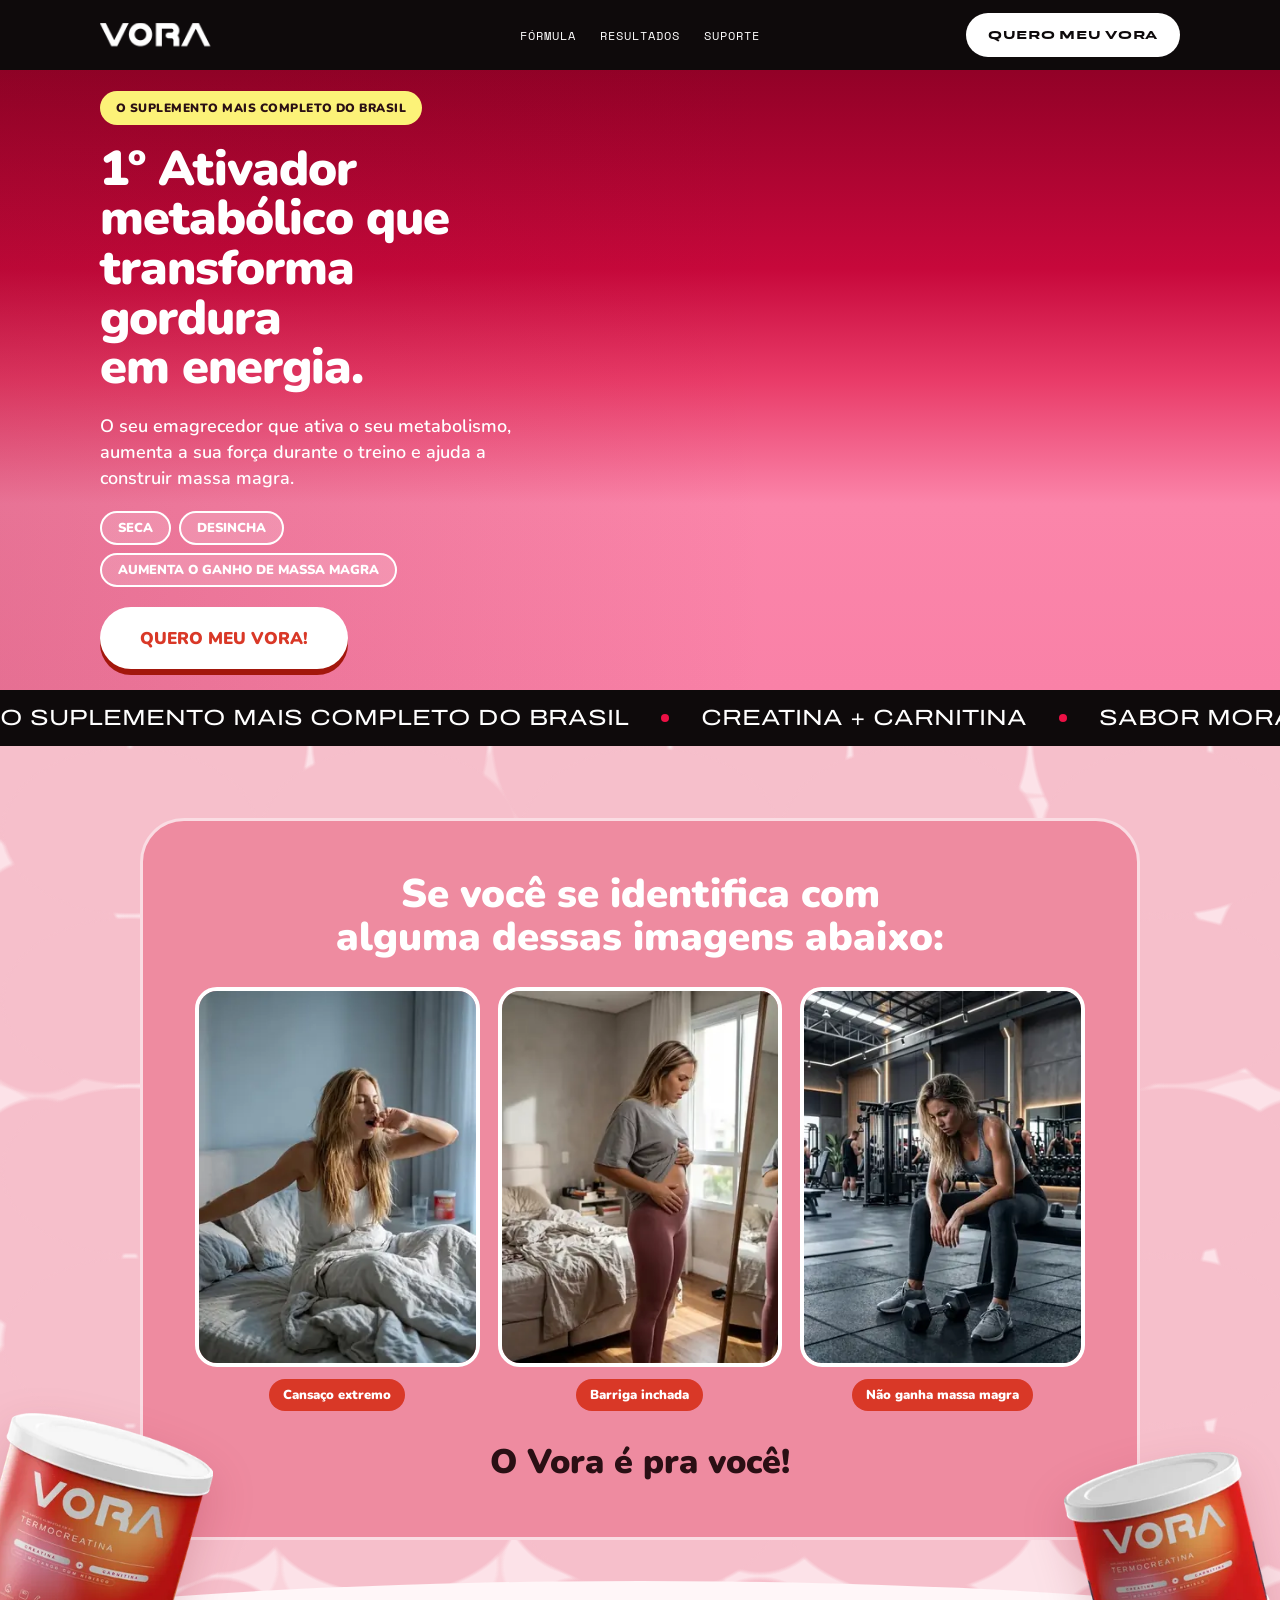
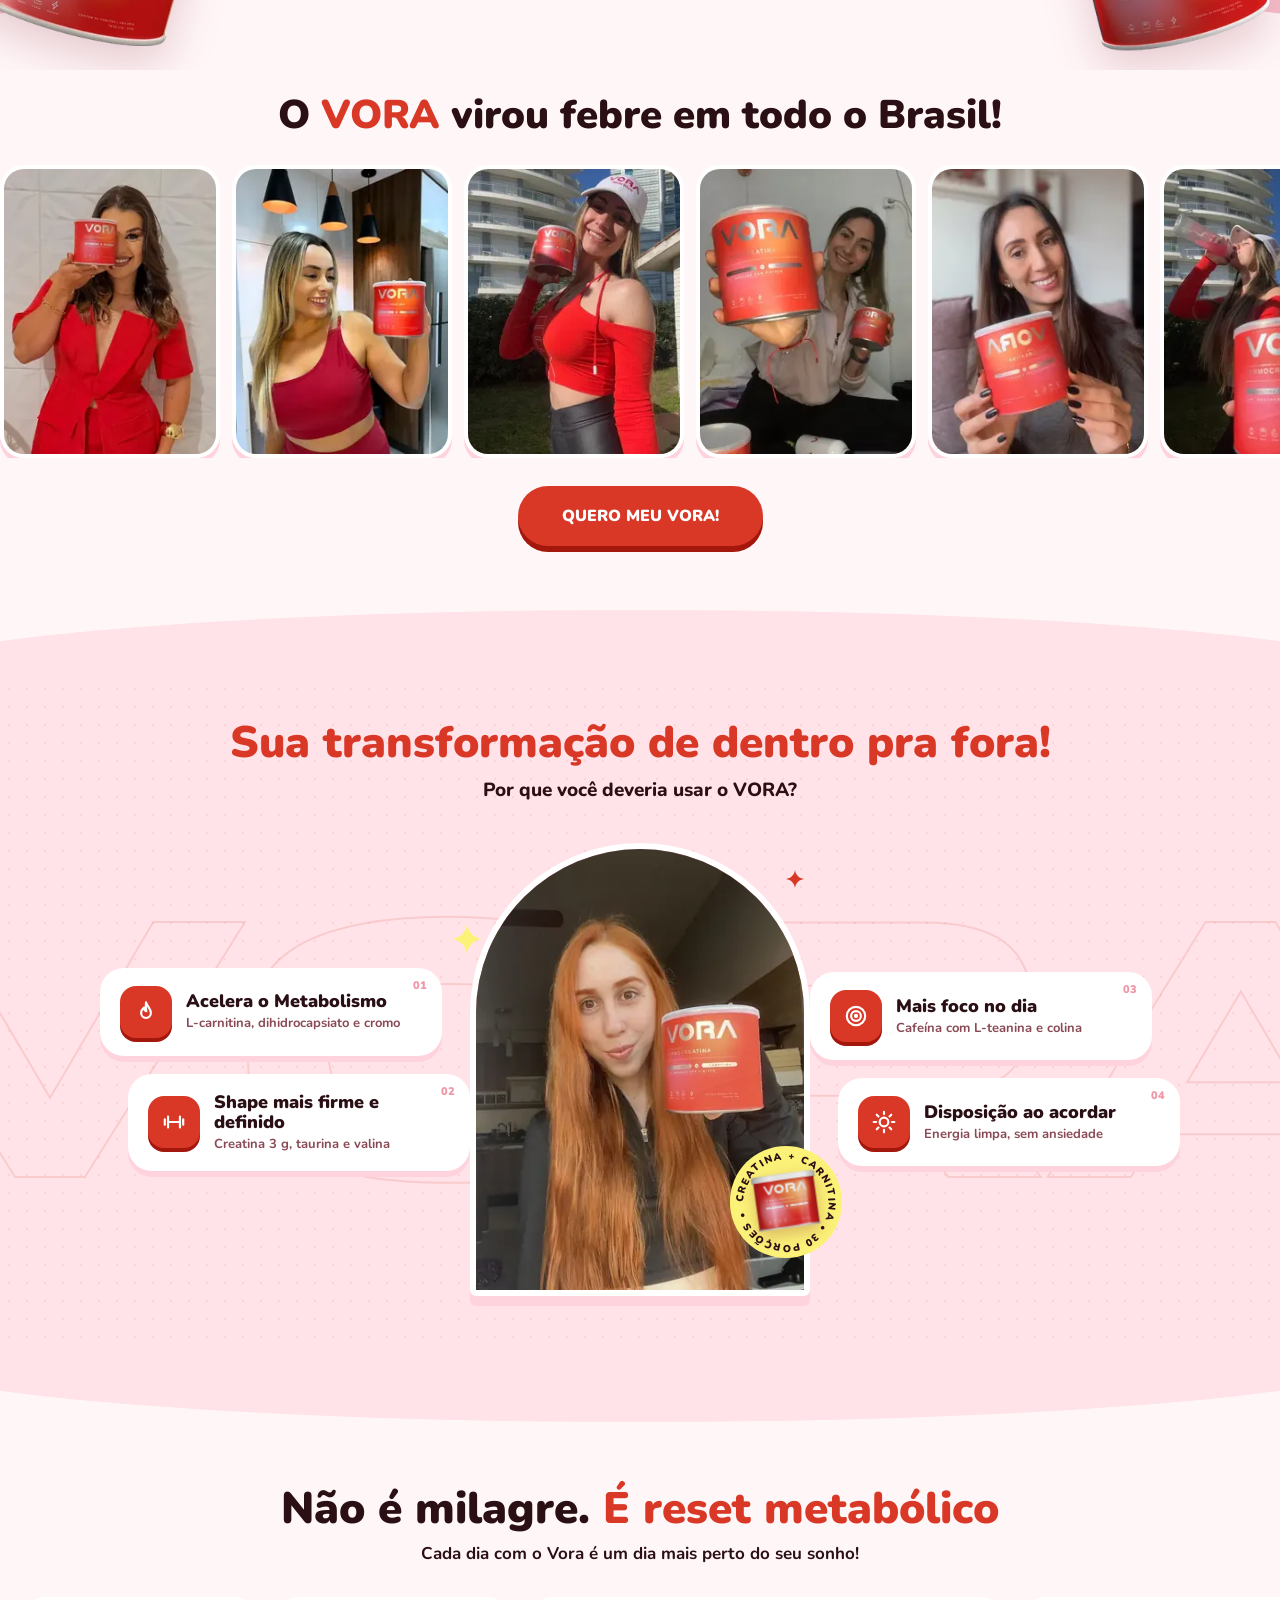
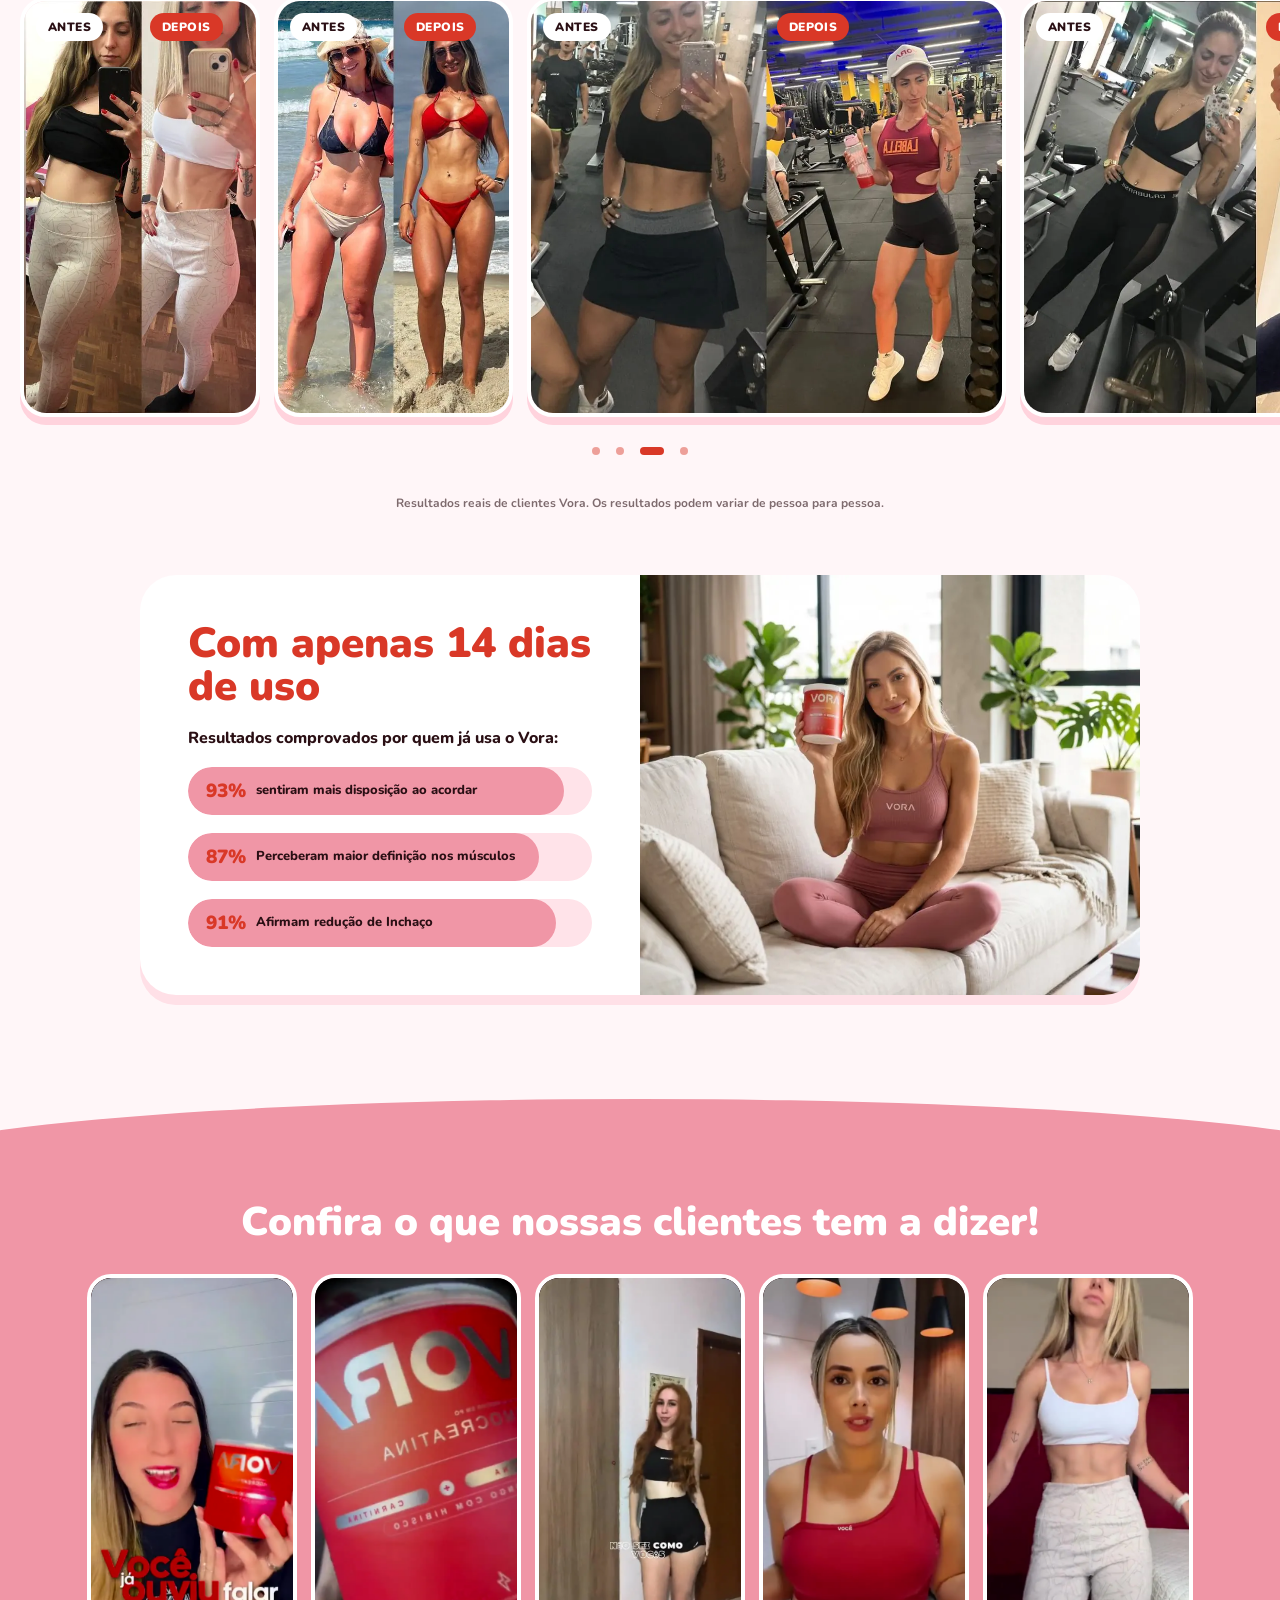
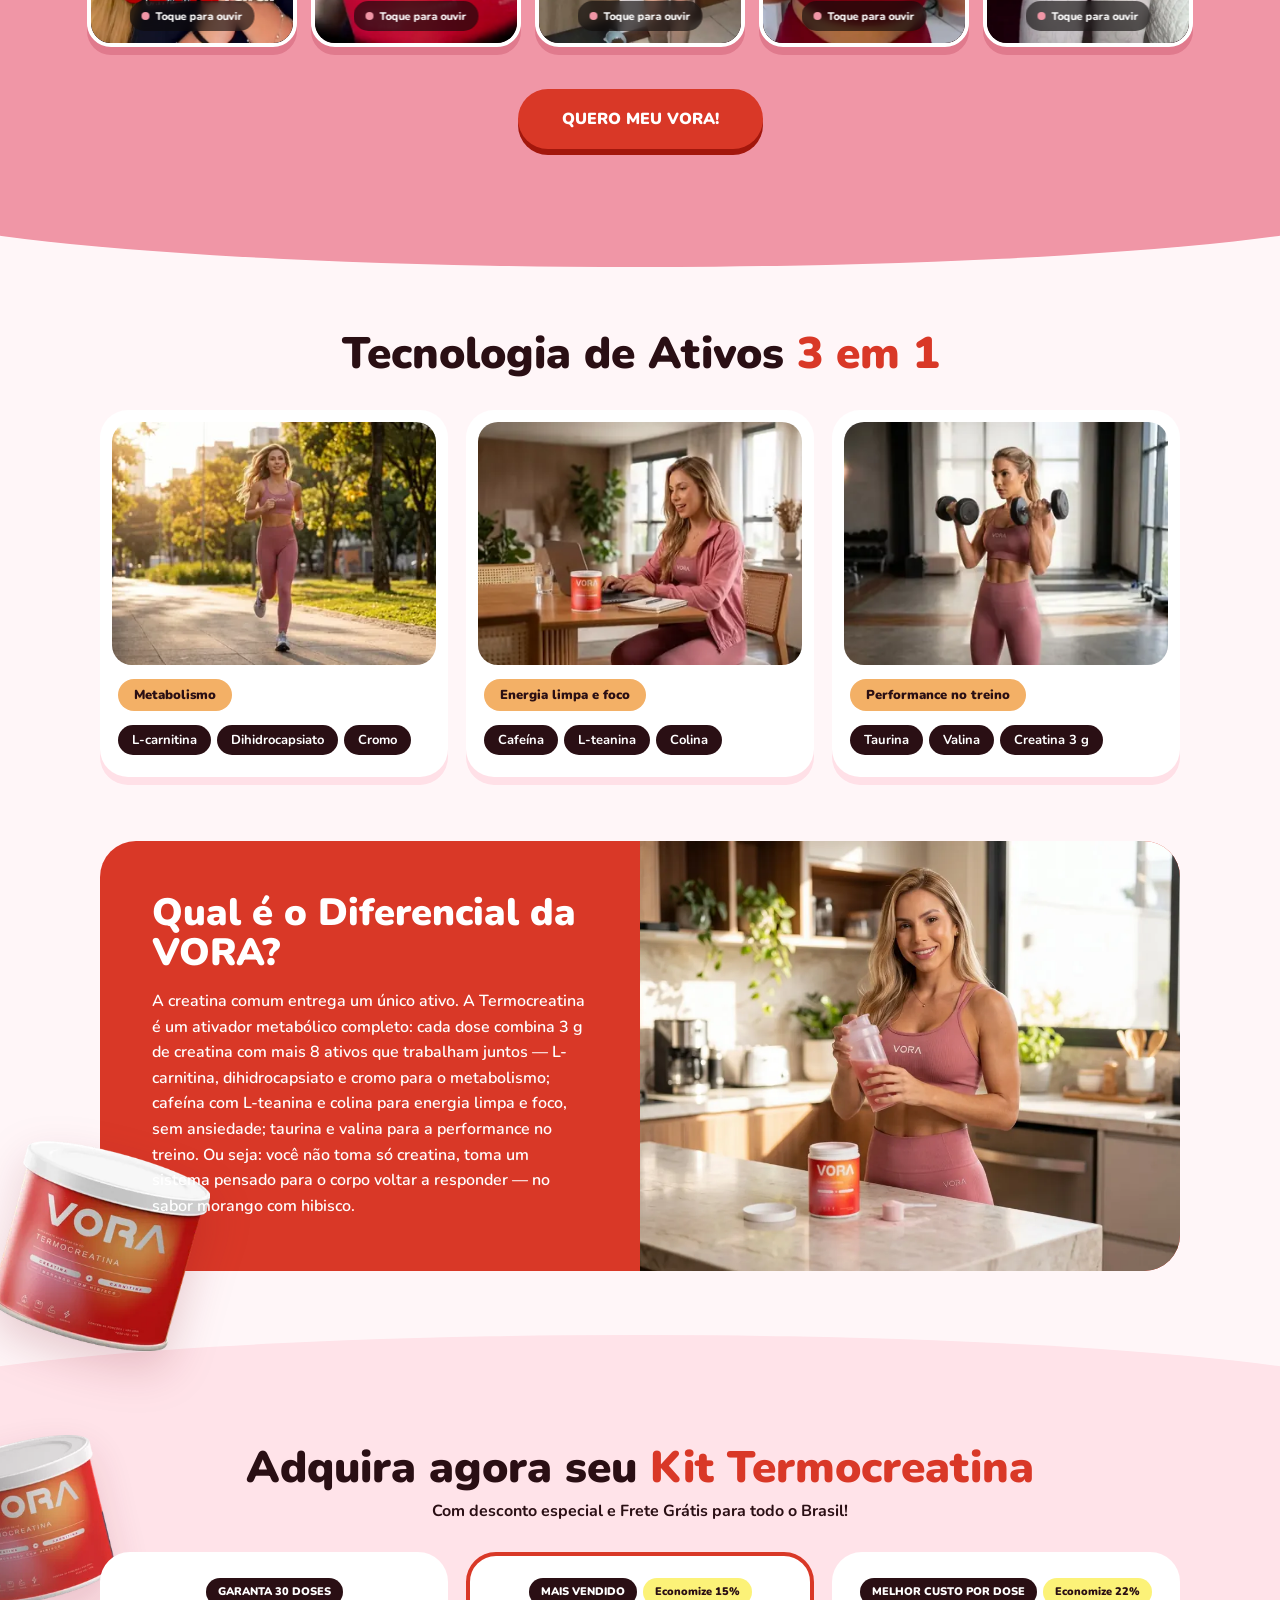
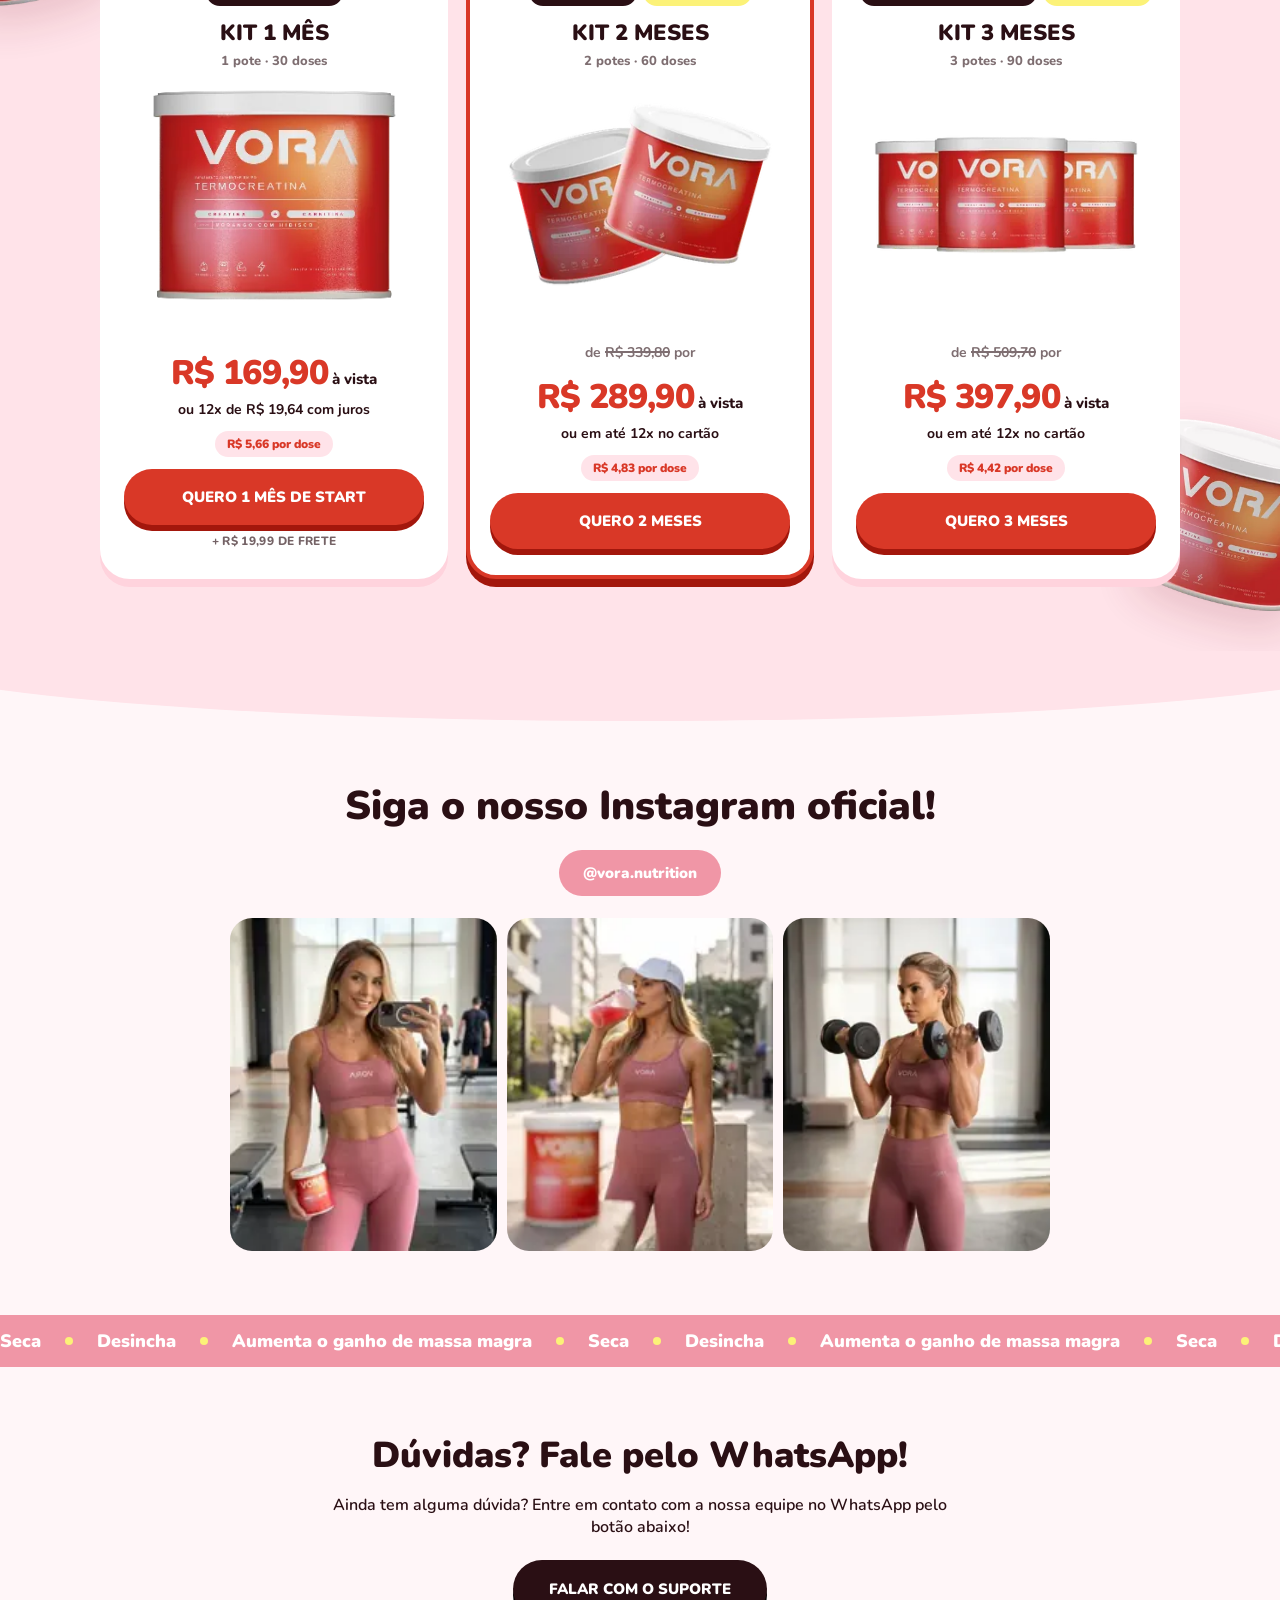
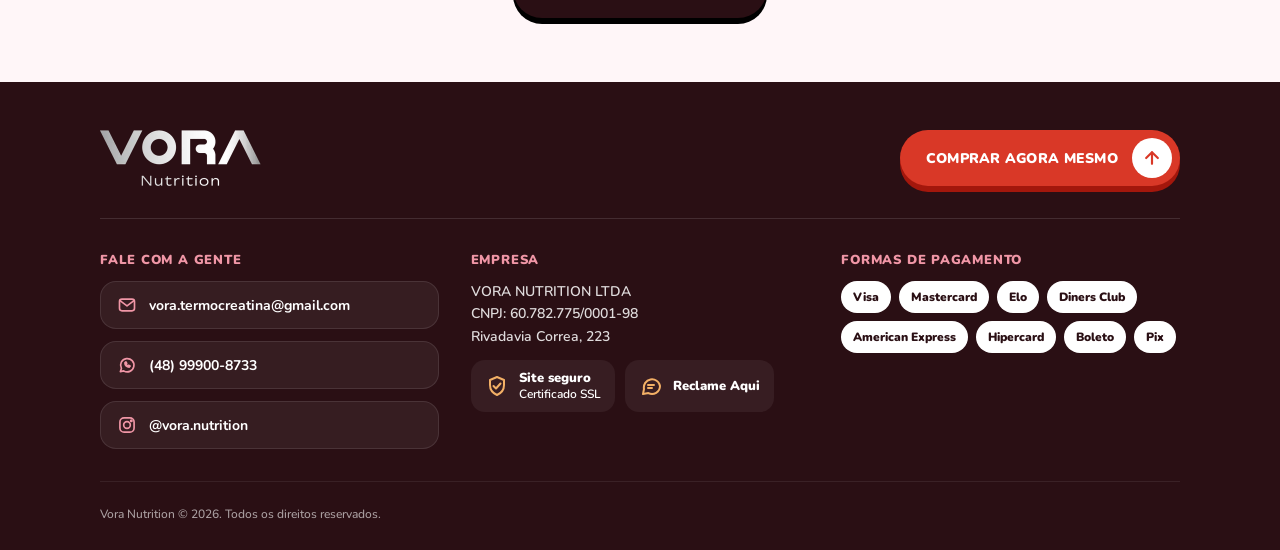
==== commit 43c9d153: "Separar a Black Friday em uma página própria A página original volta para o index.html sem alteraçõe" ====
--- a/index.html
+++ b/index.html
@@ -16,80 +16,19 @@
   <link rel="preload" as="image" href="assets/lp/hero-banner.webp" imagesrcset="assets/lp/hero-banner-1100.webp 1100w, assets/lp/hero-banner.webp 1672w" imagesizes="75vw" media="(min-width: 1000px)" fetchpriority="high">
   <link rel="preload" as="font" type="font/woff2" href="fonts/nunito-latin.woff2" crossorigin>
   <style>:root{--red:#D93827;--red-shadow:#A3170C;--carmine:#EC1045;--pink:#F096A6;--pink-mid:#EE8BA0;--pink-shadow:#E07A8D;--pink-light:#FFE3E9;--pink-light-2:#FAD3DB;--spot-1:#F6BFCB;--spot-2:#FCE2E8;--shadow-soft:#FFE0E7;--shadow-soft-2:#FFD3DD;--page:#FFF6F8;--white:#FFFFFF;--yellow:#FCF278;--orange:#F3B066;--ink:#2A0F14;--black:#0E0A0B;--font-display:"Resolve Ext","Archivo",Arial,sans-serif;--font-wide:"Archivo",Arial,sans-serif;--font-mono:"Space Mono",ui-monospace,Menlo,monospace;--font-plain:Arimo,Arial,Helvetica,sans-serif;--header-h:70px;color-scheme:light}@font-face{font-family:"Resolve Ext";src:url("fonts/Resolve-BoldExt.woff2") format("woff2");font-weight:700;font-style:normal;font-display:swap}@font-face{font-family:"Nunito";src:url("fonts/nunito-latin.woff2") format("woff2");font-weight:500 900;font-style:normal;font-display:swap}@font-face{font-family:"Archivo";src:url("fonts/archivo-latin.woff2") format("woff2");font-weight:300 400;font-stretch:125%;font-style:normal;font-display:swap}@font-face{font-family:"Space Mono";src:url("fonts/spacemono-latin.woff2") format("woff2");font-weight:400;font-style:normal;font-display:swap}*,*::before,*::after{box-sizing:border-box}html{scroll-behavior:smooth}body{margin:0;overflow-x:clip;background:var(--page);font-family:"Nunito",Arial,sans-serif;color:var(--ink);-webkit-font-smoothing:antialiased}img{display:block;max-width:100%;height:auto}a{color:inherit;text-decoration:none}a:hover{color:var(--red)}h1,h2,h3,p{margin:0}[id]{scroll-margin-top:var(--header-h)}.visually-hidden{position:absolute;width:1px;height:1px;overflow:hidden;clip:rect(0 0 0 0);white-space:nowrap}@keyframes vmq{from{transform:translateX(0)}to{transform:translateX(-50%)}}@keyframes vfloat{0%,100%{transform:translateY(0) rotate(var(--r))}50%{transform:translateY(-18px) rotate(calc(var(--r) + 3deg))}}.pill{display:inline-flex;align-items:center;border-radius:999px;white-space:nowrap}.btn{display:inline-flex;align-items:center;justify-content:center;border-radius:999px;font-weight:900;text-transform:uppercase;cursor:pointer;transition:transform .08s ease,box-shadow .08s ease}.btn--red{height:60px;padding:0 44px;background:var(--red);color:var(--white);font-size:16px;box-shadow:0 6px 0 var(--red-shadow)}.btn--red:hover{color:var(--white)}.btn--red:active,.btn--white:active{transform:translateY(4px);box-shadow:0 2px 0 var(--red-shadow)}.btn--white{background:var(--white);color:var(--red);box-shadow:0 6px 0 var(--red-shadow)}.btn--dark{height:58px;padding:0 36px;background:var(--ink);color:var(--white);font-size:15px;box-shadow:0 6px 0 #000;margin-top:8px}.btn--dark:hover{color:var(--white)}.btn--dark:active{transform:translateY(4px);box-shadow:0 2px 0 #000}.h2{font-weight:900;font-size:clamp(26px,3.6vw,40px);line-height:1.08;text-wrap:balance}.h2--lg{font-size:clamp(28px,4vw,44px);line-height:1.05}.accent{color:var(--red)}.section-head{display:flex;flex-direction:column;gap:10px;text-align:center;align-items:center}.curve{background:var(--page);line-height:0;overflow:hidden}.curve>div{height:70px;margin:0 -10%;background:var(--curve-color)}.curve--in>div{border-radius:50% 50% 0 0 / 100% 100% 0 0}.curve--out>div{border-radius:0 0 50% 50% / 0 0 100% 100%}.float{position:absolute;z-index:1;pointer-events:none;filter:drop-shadow(0 18px 22px rgba(120,10,30,.18));animation:vfloat var(--d) ease-in-out infinite;display:none}@media (min-width:1000px){.float{display:block}}.float--front{z-index:3}.marquee{color:var(--white);overflow:hidden;display:flex;align-items:center}.marquee--dark{background:var(--black);height:56px}.marquee--dark .marquee__track{animation-duration:40s}.marquee--dark .marquee__item{font-family:var(--font-wide);font-variation-settings:"wdth" 125;font-stretch:125%;font-weight:400;font-size:22px;text-transform:uppercase;gap:32px;padding-right:32px}.marquee--dark .marquee__item::after{background:var(--carmine)}@media (max-width:760px){.marquee--dark{height:46px}.marquee--dark .marquee__item{font-size:16px;gap:22px;padding-right:22px}}.marquee--bottom{background:var(--pink);height:52px}.marquee__track{display:flex;width:max-content;animation:vmq 32s linear infinite}.marquee__item{display:inline-flex;align-items:center;gap:24px;padding-right:24px;font-weight:900;font-size:14px;white-space:nowrap}.marquee--bottom .marquee__item{font-size:18px}.marquee__item::after{content:"";width:8px;height:8px;border-radius:8px;background:var(--yellow)}.header{position:sticky;top:env(safe-area-inset-top,0px);z-index:20;background:var(--black);color:var(--white)}.header__inner{max-width:1120px;margin:0 auto;padding:0 20px;height:var(--header-h);display:grid;grid-template-columns:1fr auto 1fr;align-items:center;gap:20px}.header__nav{display:flex;gap:24px;font-family:var(--font-mono);font-size:12px;letter-spacing:.08em;text-transform:uppercase}.header__nav a:hover{color:var(--pink)}.header__cta{justify-self:end;height:44px;padding:0 22px;background:var(--white);color:var(--black);font-family:var(--font-display);font-weight:700;font-size:12px;letter-spacing:.06em}.header__cta:hover{color:var(--red)}.logo{display:inline-block;position:relative;overflow:hidden;flex-shrink:0}.logo img{position:absolute;max-width:none}.logo--header{width:112px;height:24px}.logo--header img{width:193px;left:-41px;top:-86px;filter:brightness(0) invert(1)}.logo--footer{width:162px;height:56px}.logo--footer img{width:280px;left:-59px;top:-113px}@media (max-width:760px){:root{--header-h:58px}.header__inner{grid-template-columns:1fr auto;padding:0 16px;gap:12px}.header__nav{display:none}.header__cta{height:36px;padding:0 14px;font-size:10px;white-space:nowrap}.logo--header{width:93px;height:20px}.logo--header img{width:161px;left:-34px;top:-72px}}.hero{padding:0}.hero__card{position:relative;margin:0 auto;overflow:hidden;background:var(--carmine);color:var(--white)}.hero__media{position:relative;aspect-ratio:4 / 3}.hero__slide{position:absolute;inset:0;opacity:0;transition:opacity .9s ease}.hero__slide.is-active{opacity:1}.hero__slide picture{display:block;width:100%;height:100%}.hero__slide img{width:100%;height:100%;object-fit:cover;object-position:var(--pos,70% center)}.hero__shade{display:none}.hero__content{position:relative;padding:26px 22px 32px;display:flex;flex-direction:column;gap:16px}.hero__badge{align-self:flex-start;height:30px;padding:0 14px;background:var(--yellow);color:var(--ink);font-weight:900;font-size:11px;text-transform:uppercase;white-space:normal}.hero__title{font-weight:900;font-size:32px;line-height:1.04;letter-spacing:-.02em;text-wrap:balance}.hero__text{font-size:16px;font-weight:600;line-height:1.45;text-wrap:pretty}.hero__chips{display:flex;flex-wrap:wrap;gap:6px}.hero__chip{height:30px;padding:0 14px;border:2px solid var(--white);font-weight:900;font-size:12px;text-transform:uppercase}.hero__cta{display:flex;height:58px;font-size:16px}@media (min-width:1000px){.hero{--hero-gutter:max(56px,calc((100vw - 1120px) / 2 + 20px))}.hero__card{min-height:620px;display:flex;align-items:center}.hero__card{--hh:clamp(600px,44vw,760px);height:var(--hh);background:linear-gradient(180deg,#920127 0%,#C7083B 32%,#E93B68 50%,#FB85AA 70%,#F981A7 100%)}.hero__media{position:absolute;inset:0 0 0 auto;width:min(58%,calc(var(--hh) * 1.777));aspect-ratio:auto;-webkit-mask-image:linear-gradient(90deg,transparent 0,#000 10%);mask-image:linear-gradient(90deg,transparent 0,#000 10%)}.hero__shade{display:block;position:absolute;inset:0;pointer-events:none;background:linear-gradient(90deg,rgba(120,10,30,var(--shade,.15)) 0%,rgba(120,10,30,0) 60%);transition:background .9s}.hero__content{padding:56px 56px 56px var(--hero-gutter);max-width:calc(min(560px,46vw) - 56px + var(--hero-gutter));gap:20px}.hero__badge{height:34px;padding:0 16px;font-size:12px;letter-spacing:.04em}.hero__title{font-size:clamp(32px,3.8vw,52px);line-height:1.02}.hero__text{font-size:18px}.hero__chips{gap:8px}.hero__chip{height:34px;padding:0 16px;font-size:13px;background:rgba(255,255,255,.18)}.hero__cta{align-self:flex-start;display:inline-flex;height:62px;padding:0 40px;font-size:17px}}.hero__cta{position:relative;overflow:hidden;isolation:isolate;animation:ctaBreath 2.4s ease-in-out infinite;will-change:transform}.hero__cta::after{content:"";position:absolute;inset:0;background:linear-gradient(100deg,transparent 30%,rgba(255,205,218,.8) 50%,transparent 70%);transform:translateX(-120%);pointer-events:none;z-index:-1;animation:ctaShine 3.2s ease-in-out infinite}.hero__cta:hover{animation-play-state:paused;transform:translateY(-2px) scale(1.04)}@keyframes ctaBreath{0%,100%{transform:scale(1)}50%{transform:scale(1.05)}}@keyframes ctaShine{0%,55%{transform:translateX(-120%)}100%{transform:translateX(120%)}}@media (prefers-reduced-motion:reduce){.hero__cta,.hero__cta::after{animation:none}}.hero__note{display:none}@media (max-width:999px){.hero__card{height:calc(100vh - var(--header-h) - 46px);height:calc(100svh - var(--header-h) - 46px);min-height:540px;max-height:860px;display:flex;flex-direction:column;justify-content:flex-end;background:#9E0A2C}.hero__media{position:absolute;inset:0 0 auto 0;height:min(124vw,74%);aspect-ratio:auto}.hero__slide img{object-position:var(--pos-m,60% center)}.hero__shade{display:block;position:absolute;inset:0;pointer-events:none;background:linear-gradient(180deg,rgba(14,10,11,.35) 0%,rgba(14,10,11,0) 16%),linear-gradient(180deg,rgba(158,10,44,0) 34%,rgba(158,10,44,.62) 54%,rgba(150,8,40,.94) 72%,#8E0827 100%)}.hero__content{padding:0 20px 22px;gap:12px}.hero__badge{height:26px;padding:0 12px;font-size:10px;letter-spacing:.06em;white-space:nowrap}.hero__title{font-size:clamp(27px,8.4vw,40px);line-height:1;letter-spacing:-.025em;text-shadow:0 2px 18px rgba(80,0,20,.35)}.hero__title-hl{color:var(--yellow)}.hero__text{font-size:15px;line-height:1.4;max-width:34ch;opacity:.95}.hero__chips{display:none}.hero__cta{height:56px;margin-top:6px;font-size:16px}.hero__note{display:flex;align-items:center;justify-content:center;gap:8px;font-size:12px;font-weight:800;letter-spacing:.04em;text-transform:uppercase;opacity:.9}.hero__note::before{content:"";width:6px;height:6px;border-radius:6px;background:var(--yellow)}}.badge-short{display:none}@media (max-width:380px){.badge-full{display:none}.badge-short{display:inline}}@media (max-width:340px){.hero__note{font-size:10.5px;letter-spacing:.02em;white-space:nowrap}.header__cta{padding:0 12px;font-size:9.5px}.logo--header{width:80px;height:17px}.logo--header img{width:138px;left:-29px;top:-62px}}@media (max-width:999px) and (max-height:700px){.hero__text{display:none}}.ident{position:relative;overflow:hidden;padding:72px 14px 130px;background-color:var(--pink-light-2);background-image:radial-gradient(closest-side,var(--spot-1) 96%,transparent 100%),radial-gradient(closest-side,var(--spot-1) 96%,transparent 100%),radial-gradient(closest-side,var(--spot-2) 96%,transparent 100%);background-size:260px 170px,180px 240px,220px 140px;background-position:0 0,130px 110px,60px 190px}.ident__card{position:relative;z-index:2;max-width:1000px;margin:0 auto;border-radius:44px;background:var(--pink-mid);border:3px solid rgba(255,255,255,.7);padding:clamp(26px,5vw,52px);display:flex;flex-direction:column;gap:28px;align-items:center;text-align:center}.ident__card .h2{color:var(--white);max-width:620px}.ident__grid{display:grid;grid-template-columns:repeat(3,minmax(0,1fr));gap:clamp(8px,2vw,18px);width:100%}.ident__item{display:flex;flex-direction:column;gap:12px;align-items:center}.ident__photo{width:100%;aspect-ratio:3 / 4;border-radius:22px;overflow:hidden;border:4px solid var(--white)}.ident__photo img{width:100%;height:100%;object-fit:cover}.ident__tag{min-height:32px;padding:4px 14px;background:var(--red);color:var(--white);font-weight:900;font-size:clamp(10px,1.4vw,13px);white-space:normal}.ident__cta{font-weight:900;font-size:clamp(24px,3vw,34px);color:var(--ink)}.ident__curve{position:absolute;left:-15%;right:-15%;bottom:-1px;height:90px;background:var(--page);border-radius:50% 50% 0 0 / 100% 100% 0 0;pointer-events:none}.fever{padding:24px 0 64px;display:flex;flex-direction:column;gap:28px;align-items:center}.fever .h2{padding:0 20px;text-align:center}.strip{width:100%;overflow:hidden}.strip__track{display:flex;gap:12px;width:max-content;animation:vmq 40s linear infinite}.js-strip .strip__track{animation-play-state:paused}.js-strip .strip.is-visible .strip__track{animation-play-state:running}.strip__track img{width:220px;aspect-ratio:3 / 4;object-fit:cover;border-radius:24px;border:4px solid var(--white);box-shadow:0 6px 0 var(--shadow-soft-2);flex-shrink:0}.transf{position:relative;overflow:hidden;padding:40px 14px 56px;background-color:var(--pink-light);background-image:radial-gradient(rgba(217,56,39,.09) 1.3px,transparent 1.6px);background-size:18px 18px}.transf__word{position:absolute;left:50%;top:54%;transform:translate(-50%,-50%);font-family:var(--font-display);font-weight:700;font-size:clamp(120px,30vw,420px);line-height:1;letter-spacing:-.02em;color:transparent;-webkit-text-stroke:2px rgba(217,56,39,.14);pointer-events:none;user-select:none;white-space:nowrap}.transf__inner{position:relative;max-width:1080px;margin:0 auto;display:flex;flex-direction:column;gap:40px;align-items:center}.transf .h2{color:var(--red)}.transf__sub{font-size:19px;font-weight:800}.transf__grid{display:grid;grid-template-columns:1fr minmax(260px,340px) 1fr;gap:28px;width:100%;align-items:center}.transf__col{display:flex;flex-direction:column;gap:18px}.transf__col--left .benefit:nth-child(2){margin-left:28px;margin-right:-28px}.transf__col--right .benefit:nth-child(1){margin-left:-28px;margin-right:28px}.benefit{position:relative;background:var(--white);border-radius:24px;padding:18px 20px;display:flex;align-items:center;gap:14px;box-shadow:0 6px 0 var(--shadow-soft-2);transition:transform .2s ease,box-shadow .2s ease}.benefit:hover{transform:translateY(-3px);box-shadow:0 9px 0 var(--shadow-soft-2)}.benefit__icon{flex-shrink:0;display:grid;place-items:center;width:52px;height:52px;border-radius:16px;background:var(--red);color:var(--white);box-shadow:0 4px 0 var(--red-shadow)}.benefit__icon svg{width:26px;height:26px}.benefit__body{display:flex;flex-direction:column;gap:3px;min-width:0}.benefit__text{margin:0;font-weight:900;font-size:18px;line-height:1.15}.benefit__desc{font-size:13px;font-weight:700;color:#8A4A55;line-height:1.3}.benefit__num{position:absolute;top:10px;right:14px;font-size:11px;font-weight:900;color:var(--pink);letter-spacing:.06em}.transf__visual{position:relative}.transf__photo{width:100%;aspect-ratio:3 / 4;border-radius:999px 999px 36px 36px;overflow:hidden;background:var(--pink);border:6px solid var(--white);box-shadow:0 10px 0 var(--shadow-soft-2)}.transf__photo img{width:100%;height:100%;object-fit:cover;object-position:center 35%}.transf__seal{position:absolute;right:-34px;bottom:36px;width:116px;height:116px;animation:spin 22s linear infinite}.transf__seal-bg{fill:var(--yellow)}.transf__seal-text{font-family:"Nunito",Arial,sans-serif;font-weight:900;font-size:10.5px;letter-spacing:.14em;text-transform:uppercase;fill:var(--ink)}.transf__seal-can{position:absolute;right:-10px;bottom:66px;width:68px;transform:rotate(-8deg);filter:drop-shadow(0 6px 8px rgba(120,10,30,.25));pointer-events:none}@keyframes spin{to{transform:rotate(360deg)}}.transf__spark{position:absolute;color:var(--yellow);pointer-events:none}.transf__spark svg{display:block;width:100%;height:100%;fill:currentColor}.transf__spark--a{width:30px;height:30px;left:-18px;top:18%;animation:twinkle 3.2s ease-in-out infinite}.transf__spark--b{width:18px;height:18px;right:6px;top:6%;color:var(--red);animation:twinkle 2.6s ease-in-out .8s infinite}@keyframes twinkle{0%,100%{transform:scale(1) rotate(0);opacity:1}50%{transform:scale(.7) rotate(20deg);opacity:.6}}@media (max-width:900px){.transf__grid{grid-template-columns:1fr 1fr;gap:14px;align-items:stretch}.transf__visual{grid-column:1 / -1;order:-1;width:min(78%,340px);justify-self:center;margin-bottom:18px}.transf__col{display:contents}.transf__col--left .benefit:nth-child(2),.transf__col--right .benefit:nth-child(1){margin:0}.benefit{flex-direction:column;align-items:flex-start;padding:16px;gap:12px}.benefit__icon{width:44px;height:44px;border-radius:14px}.benefit__icon svg{width:22px;height:22px}.benefit__text{font-size:16px}.benefit__desc{font-size:12px}.transf__seal{right:-22px;bottom:24px;width:96px;height:96px}.transf__seal-can{right:-2px;bottom:50px;width:56px}.transf__word{top:34%;font-size:44vw}}@media (max-width:340px){.transf__grid{grid-template-columns:1fr}}.reset{padding:64px 14px}.reset__inner{max-width:900px;margin:0 auto;display:flex;flex-direction:column;gap:32px;align-items:center}.reset__sub{font-size:17px;font-weight:700}.reset__inner{max-width:1080px}.reset__scroller{position:relative;width:100vw;max-width:100vw;align-self:center;overflow-x:auto;scroll-snap-type:x mandatory;scroll-padding:0 20px;scrollbar-width:none;padding:0 20px 10px}.reset__scroller::-webkit-scrollbar{display:none}.reset__row{display:flex;gap:14px;width:max-content;margin:0 auto}.ba-card{position:relative;margin:0;height:420px;flex-shrink:0;border-radius:26px;overflow:hidden;border:4px solid var(--white);box-shadow:0 8px 0 var(--shadow-soft-2);scroll-snap-align:center;background:var(--pink-light)}.ba-card img{height:100%;width:auto;max-width:none;object-fit:cover}.ba-card__label{position:absolute;top:12px;left:12px;height:28px;padding:0 12px;font-weight:900;font-size:12px;letter-spacing:.04em;text-transform:uppercase;background:var(--white);color:var(--ink)}.ba-card__label--after{left:calc(50% + 10px);background:var(--red);color:var(--white)}.reset__note{font-size:12px;font-weight:700;opacity:.6;text-align:center}.carousel-dots{display:flex;justify-content:center;gap:0}.carousel-dots[hidden]{display:none}.carousel-dot{width:8px;height:8px;box-sizing:content-box;padding:8px;border:none;border-radius:999px;background:var(--dot,var(--pink)) content-box;opacity:.45;cursor:pointer;transition:width .25s,opacity .25s}.carousel-dot.is-active{width:24px;opacity:1}.carousel-dot:focus-visible{outline:2px solid var(--ink);outline-offset:3px}.testi .carousel-dots{--dot:var(--white);margin-top:-22px}.reset .carousel-dots{--dot:var(--red);margin-top:-20px}.days{padding:0 14px 64px}.days__card{max-width:1000px;margin:0 auto;border-radius:36px;background:var(--white);overflow:hidden;display:grid;grid-template-columns:repeat(auto-fit,minmax(min(100%,320px),1fr));box-shadow:0 10px 0 var(--shadow-soft)}.days__text{padding:clamp(26px,5vw,48px);display:flex;flex-direction:column;gap:18px;justify-content:center}.days__title{font-weight:900;font-size:clamp(28px,4vw,42px);line-height:1.02;color:var(--red)}.days__sub{font-size:16px;font-weight:800}.stat{position:relative;height:48px;border-radius:999px;background:var(--pink-light);overflow:hidden}.stat__fill{position:absolute;inset:0 auto 0 0;width:var(--w);border-radius:999px;background:var(--pink)}.stat__body{position:relative;height:100%;display:flex;align-items:center;gap:10px;padding:0 18px}.stat__pct{font-weight:900;font-size:19px;color:var(--red)}.stat__label{font-size:13px;font-weight:800;line-height:1.15}.days__photo{min-height:400px}.days__photo img{width:100%;height:100%;object-fit:cover}.spacer-40{height:40px}.testi{padding:32px 0 48px;background:var(--pink);display:flex;flex-direction:column;gap:30px;align-items:center}.testi .h2{padding:0 20px;text-align:center;color:var(--white)}.testi__scroller{position:relative;width:100%;overflow-x:auto;padding:0 16px 12px;scroll-snap-type:x mandatory;scroll-padding:0 16px;overscroll-behavior-x:contain;-webkit-overflow-scrolling:touch;scrollbar-width:none}.testi__scroller::-webkit-scrollbar{display:none}.testi__row{display:flex;gap:14px;justify-content:center;min-width:max-content;margin:0 auto}.video-card{position:relative;width:210px;aspect-ratio:9 / 16;border-radius:24px;background:var(--white);border:4px solid var(--white);box-shadow:0 8px 0 var(--pink-shadow);overflow:hidden;display:flex;align-items:center;justify-content:center;text-align:center;padding:16px;color:var(--pink-shadow);font-weight:800;font-size:13px;flex-direction:column;gap:12px;scroll-snap-align:center;flex-shrink:0}.video-card::before{content:"";width:56px;height:56px;border-radius:50%;background:var(--pink-light)}.video-card::after{content:"";position:absolute;top:50%;left:50%;width:0;height:0;margin:-24px 0 0 -6px;border-style:solid;border-width:9px 0 9px 15px;border-color:transparent transparent transparent var(--pink-shadow)}.video-card.has-video{padding:0;background:var(--ink)}.video-card.has-video::before,.video-card.has-video::after{display:none}.video-card video{cursor:pointer}.video-card__sound{position:absolute;left:50%;bottom:12px;transform:translateX(-50%);display:inline-flex;align-items:center;gap:6px;height:30px;padding:0 12px;border:none;border-radius:999px;background:rgba(14,10,11,.62);color:var(--white);font:800 11px/1 "Nunito",Arial,sans-serif;white-space:nowrap;cursor:pointer;backdrop-filter:blur(4px)}.video-card__sound::before{content:"";width:8px;height:8px;border-radius:8px;background:var(--pink)}.video-card__sound.is-on{background:var(--red)}.video-card__sound.is-on::before{background:var(--yellow)}.video-card__sound:focus-visible{outline:2px solid var(--white);outline-offset:2px}@media (max-width:640px){.video-card{width:min(64vw,240px)}}.video-card video{position:absolute;inset:0;width:100%;height:100%;object-fit:cover;border-radius:20px}.ativos{padding:64px 14px}.ativos__inner{max-width:1080px;margin:0 auto;display:flex;flex-direction:column;gap:32px}.ativos .h2{text-align:center}.ativos__grid{display:grid;grid-template-columns:repeat(auto-fit,minmax(min(100%,280px),1fr));gap:18px}.ativo{display:flex;flex-direction:column;gap:14px;background:var(--white);border-radius:28px;padding:12px 12px 22px;box-shadow:0 8px 0 var(--shadow-soft)}.ativo__photo{aspect-ratio:4 / 3;border-radius:20px;overflow:hidden}.ativo__photo img{width:100%;height:100%;object-fit:cover}.ativo__title{align-self:flex-start;height:32px;padding:0 16px;margin:0 6px;background:var(--orange);color:var(--ink);font-weight:900;font-size:13px}.ativo__items{display:flex;flex-wrap:wrap;gap:6px;padding:0 6px}.ativo__chip{height:30px;padding:0 14px;background:var(--ink);color:var(--white);font-size:13px;font-weight:700}.dif{padding:0 14px 64px}.dif__card{position:relative;max-width:1080px;margin:0 auto;border-radius:36px;background:var(--red);color:var(--white);display:grid;grid-template-columns:repeat(auto-fit,minmax(min(100%,320px),1fr))}.dif__text{position:relative;z-index:2;padding:clamp(26px,5vw,52px);display:flex;flex-direction:column;gap:16px;justify-content:center}.dif__title{font-weight:900;font-size:clamp(26px,3.4vw,38px);line-height:1.06}.dif__body{font-size:16px;font-weight:600;line-height:1.6;text-wrap:pretty}.dif__photo{min-height:380px;border-radius:0 36px 36px 0;overflow:hidden}.dif__photo img{width:100%;height:100%;object-fit:cover}@media (max-width:667px){.dif__photo{border-radius:0 0 36px 36px}}.kit{position:relative;overflow:hidden;padding:40px 14px 72px;background:var(--pink-light)}.kit__inner{position:relative;z-index:2;max-width:1080px;margin:0 auto;display:flex;flex-direction:column;gap:30px}.kit__head{gap:8px}.kit__sub{font-size:16px;font-weight:700}.kit__grid{display:grid;grid-template-columns:repeat(auto-fit,minmax(min(100%,280px),1fr));gap:18px;align-items:stretch}.kit-card{cursor:pointer;display:flex;flex-direction:column;gap:12px;align-items:center;text-align:center;background:var(--white);border-radius:30px;padding:22px 20px 26px;border:4px solid var(--white);box-shadow:0 8px 0 var(--shadow-soft-2);transition:border-color .2s,box-shadow .2s}.kit-card.is-selected{border-color:var(--red);box-shadow:0 8px 0 var(--red-shadow)}.kit-card:focus-visible{outline:3px solid var(--ink);outline-offset:4px}.kit-card__tags{display:flex;gap:6px;flex-wrap:wrap;justify-content:center}.kit-card__tag{height:28px;padding:0 12px;font-size:11px;font-weight:900;background:var(--ink);color:var(--white);text-transform:uppercase}.kit-card__tag--off{background:var(--yellow);color:var(--ink);text-transform:none}.kit-card__name{font-weight:900;font-size:22px;text-transform:uppercase}.kit-card__img{width:100%;aspect-ratio:4 / 3;overflow:hidden;display:flex;align-items:center;justify-content:center}.kit-card__img img{width:90%;max-height:100%;object-fit:contain}.kit-card__units{margin-top:-8px;font-size:13px;font-weight:800;opacity:.6}.kit-card__from{margin-top:auto;font-size:14px;font-weight:700;opacity:.6;min-height:1.3em}.kit-card__from s{text-decoration-thickness:2px}.kit-card__price{font-size:15px;font-weight:800}.kit-card__price strong{font-size:34px;font-weight:900;color:var(--red);letter-spacing:-.02em}.kit-card__inst{margin-top:-8px;font-size:14px;font-weight:700}.kit-card__dose{height:26px;padding:0 12px;background:var(--pink-light);color:var(--red);font-size:12px;font-weight:900}.kit-card__ship{margin-top:-4px;font-size:12px;font-weight:800;opacity:.65;text-transform:uppercase;letter-spacing:.03em}.kit-card .btn--red{width:100%;height:56px;padding:0;font-size:15px}.insta{padding:64px 14px}.insta__inner{max-width:1080px;margin:0 auto;display:flex;flex-direction:column;gap:22px;align-items:center;text-align:center}.insta__handle{height:46px;padding:0 24px;background:var(--pink);color:var(--white);font-weight:900;font-size:15px}.insta__handle:hover{color:var(--white);background:var(--red)}.insta__grid{display:grid;grid-template-columns:repeat(3,minmax(0,1fr));gap:10px;width:100%;max-width:820px}.insta__grid div{aspect-ratio:4 / 5;border-radius:22px;overflow:hidden}.insta__grid img{width:100%;height:100%;object-fit:cover}.whats{padding:64px 14px}.whats__inner{max-width:640px;margin:0 auto;display:flex;flex-direction:column;gap:14px;align-items:center;text-align:center}.whats__title{font-weight:900;font-size:clamp(26px,3.4vw,36px)}.whats__text{font-size:16px;font-weight:600}.footer{background:var(--ink);color:var(--white);padding:48px 20px 28px}.footer__top,.footer__grid,.footer__copy{max-width:1080px;margin:0 auto}.footer__top{display:flex;flex-wrap:wrap;gap:20px;align-items:center;justify-content:space-between;padding-bottom:32px;border-bottom:1px solid rgba(255,255,255,.12)}.footer__buy{height:56px;padding:0 8px 0 26px;gap:14px;background:var(--red);color:var(--white);font-size:14px;letter-spacing:.02em;box-shadow:0 6px 0 var(--red-shadow)}.footer__buy:hover{color:var(--white)}.footer__buy:active{transform:translateY(4px);box-shadow:0 2px 0 var(--red-shadow)}.footer__buy-arrow{display:grid;place-items:center;width:40px;height:40px;border-radius:50%;background:var(--white);color:var(--red)}.footer__buy-arrow svg{width:20px;height:20px}.footer__grid{display:grid;grid-template-columns:repeat(auto-fit,minmax(min(100%,240px),1fr));gap:32px;padding:32px 0}.footer__col{display:flex;flex-direction:column;gap:12px;font-size:14px;font-weight:600;min-width:0}.footer__label{font-weight:900;color:var(--pink);font-size:13px;text-transform:uppercase;letter-spacing:.06em}.footer__contact{display:flex;align-items:center;gap:12px;min-height:48px;padding:0 16px;border-radius:16px;background:rgba(255,255,255,.06);border:1px solid rgba(255,255,255,.1);font-weight:700;overflow-wrap:anywhere;transition:background .2s,border-color .2s}.footer__contact:hover{color:var(--white);background:rgba(240,150,166,.16);border-color:var(--pink)}.footer__contact svg{flex-shrink:0;width:20px;height:20px;color:var(--pink)}.footer__company{line-height:1.6;opacity:.85}.footer__trust{display:flex;flex-wrap:wrap;gap:10px}.footer__badge{display:inline-flex;align-items:center;gap:10px;padding:10px 14px;border-radius:14px;background:rgba(255,255,255,.06);font-size:12px;line-height:1.25}.footer__badge strong{display:block;font-size:13px;font-weight:900}.footer__badge svg{flex-shrink:0;width:24px;height:24px;color:var(--orange)}.footer__pays{display:flex;flex-wrap:wrap;gap:8px;margin:0;padding:0;list-style:none}.footer__pay{height:32px;padding:0 12px;background:var(--white);color:var(--ink);font-size:12px;font-weight:900}.footer__copy{padding-top:24px;border-top:1px solid rgba(255,255,255,.12);font-size:12px;opacity:.6}@media (max-width:640px){.footer{padding:40px 16px 24px}.footer__top{flex-direction:column;text-align:center}.footer__buy{width:100%;justify-content:space-between}.footer__copy{text-align:center}}@media (max-width:640px){.h2{font-size:clamp(22px,6.6vw,28px)}.h2--lg{font-size:clamp(24px,7.4vw,30px)}.ident{padding:44px 12px 96px}.ident__card{border-radius:32px;padding:28px 0 26px;gap:20px}.ident__card .h2{padding:0 22px;max-width:340px}.ident__grid{display:flex;gap:12px;overflow-x:auto;scroll-snap-type:x mandatory;scroll-padding:0 22px;padding:0 22px 6px;scrollbar-width:none}.ident__grid::-webkit-scrollbar{display:none}.ident__item{position:relative;flex:0 0 68%;max-width:240px;scroll-snap-align:start}.ident__photo{border-radius:24px}.ident__tag{position:absolute;left:12px;right:12px;bottom:12px;justify-content:center;min-height:34px;font-size:clamp(11px,3.4vw,13px);text-align:center;box-shadow:0 4px 0 var(--red-shadow)}.ident__hint{display:block;font-size:12px;font-weight:800;color:var(--white);opacity:.9;margin-top:-6px}.ident__cta{font-size:clamp(22px,6.6vw,28px)}.reset{padding:48px 16px}.reset__inner{gap:24px}.reset .accent{display:block}.reset__sub{font-size:15px;max-width:30ch}.reset__scroller{padding:0 16px 10px;scroll-padding:0 16px}.ba-card{height:min(440px,112vw);border-radius:22px}.ba-card__label{top:10px;left:10px;height:24px;padding:0 10px;font-size:10px}.ba-card__label--after{left:calc(50% + 8px)}.days{padding:0 12px 48px}.days__card{border-radius:30px}.days__photo{order:-1;min-height:0;aspect-ratio:4 / 3}.days__text{padding:24px 22px 28px;gap:16px}.days__title{font-size:clamp(26px,7.6vw,32px)}.days__sub{font-size:15px}.stat{height:auto;background:none;overflow:visible;border-radius:0;padding-bottom:16px}.stat::after{content:"";position:absolute;left:0;right:0;bottom:0;height:8px;border-radius:999px;background:var(--pink-light)}.stat__fill{inset:auto auto 0 0;height:8px;z-index:1}.stat__body{padding:0;gap:12px;align-items:center}.stat__pct{font-size:clamp(26px,7.6vw,30px);line-height:1;min-width:2.3em}.stat__label{font-size:14px;line-height:1.3}}.ident__hint{display:none}@media (max-width:640px){.ident__hint{display:block}}@media (prefers-reduced-motion:reduce){html{scroll-behavior:auto}.marquee__track,.strip__track,.float,.transf__seal,.transf__spark{animation:none}.hero__slide{transition:none}}</style>
-  <style>
-/* ===== Black Friday ===== */
-:root{--bf-black:#0B0B0B;--bf-yellow:#F5D547;--bf-h:40px}
-[id]{scroll-margin-top:calc(var(--header-h) + var(--bf-h))}
-.header__brand{display:flex;align-items:center;gap:14px;min-width:0}
-.bf-seal{display:inline-flex;align-items:center;height:26px;padding:0 10px;border-radius:6px;background:var(--bf-yellow);color:var(--bf-black);font-family:var(--font-display);font-weight:700;font-size:10px;letter-spacing:.08em;text-transform:uppercase;white-space:nowrap}
-.bf-seal--lg{height:32px;padding:0 14px;font-size:12px}
-.bf-bar{height:var(--bf-h);background:var(--bf-black);border-top:1px solid rgba(255,255,255,.1);overflow:hidden;display:flex;align-items:center}
-.bf-bar__track{animation-duration:26s}
-.bf-bar__item{display:inline-flex;align-items:center;gap:20px;padding-right:20px;font-family:var(--font-mono);font-size:12px;letter-spacing:.06em;text-transform:uppercase;white-space:nowrap;color:var(--white)}
-.bf-bar__item::after{content:"";width:7px;height:7px;border-radius:7px;background:var(--red)}
-.bf-bar__item--hl{font-family:var(--font-display);font-weight:700;letter-spacing:.1em;color:var(--bf-yellow)}
-.bf-bar__off{margin:0 2px;padding:2px 7px;border-radius:4px;background:var(--red);color:var(--white);font-weight:700}
-.bf-perks{list-style:none;margin:0;padding:0;display:flex;flex-wrap:wrap;gap:10px}
-.bf-perk{display:flex;align-items:center;gap:12px;padding:10px 16px 10px 12px;border-radius:12px;background:var(--bf-black);color:var(--white)}
-.bf-perk svg{flex-shrink:0;width:24px;height:24px;color:var(--bf-yellow)}
-.bf-perk span{display:flex;flex-direction:column;gap:1px;line-height:1.15}
-.bf-perk strong{font-weight:900;font-size:14px}
-.bf-perk small{font-size:11px;font-weight:600;opacity:.8}
-.marquee--dark .marquee__item--bf{color:var(--bf-yellow)}
-@media (max-width:999px){
-  .hero__card{height:calc(100svh - var(--header-h) - var(--bf-h) - 46px)}
-  .bf-perks{flex-direction:column;gap:6px}
-  .bf-perk{padding:8px 14px 8px 12px}
-  .bf-perk svg{width:22px;height:22px}
-  .bf-perk strong{font-size:13px}
-}
-@media (max-width:999px) and (max-height:760px){.hero__text{display:none}}
-@media (max-width:999px) and (max-height:640px){.bf-perk small{display:none}.bf-perk{padding:6px 12px}}
-@media (max-width:760px){
-  :root{--bf-h:34px}
-  .header__inner{grid-template-columns:1fr}
-  .header__brand{justify-content:space-between}
-  .header__cta{display:none}
-  .bf-seal{height:24px;padding:0 9px;font-size:9.5px}
-  .bf-bar__item{font-size:11px;gap:16px;padding-right:16px}
-}
-/* Seção de ofertas */
-.kit--bf{background:var(--bf-black)}
-.kit--bf .kit__head .h2,.kit--bf .kit__sub{color:var(--white)}
-.kit--bf .float{opacity:.35!important}
-.kit--bf .kit-card{border-color:var(--white);box-shadow:0 8px 0 rgba(255,255,255,.08)}
-.kit--bf .kit-card.is-selected{border-color:var(--red);box-shadow:0 8px 0 var(--red-shadow)}
-.kit-card__tags+.kit-card__tags{margin-top:-6px}
-.kit-card__tag--bf{background:var(--bf-black);color:var(--bf-yellow)}
-.kit-card__tag--pct{background:var(--red);color:var(--white);text-transform:none}
-.kit-card__save{height:28px;padding:0 12px;margin-top:-6px;background:#FFF1B8;color:var(--ink);font-size:12px;font-weight:900}
-.kit-card__ship-bf{display:flex;align-items:center;justify-content:center;gap:8px;width:100%;height:40px;margin-top:2px;border-radius:999px;background:var(--bf-black);color:var(--white);font-family:var(--font-display);font-weight:700;font-size:12px;letter-spacing:.08em;text-transform:uppercase}
-.kit-card__ship-bf svg{width:18px;height:18px;color:var(--bf-yellow)}
-  </style>
 </head>
 <body>
 
 <!-- 00. Header -->
 <header class="header">
   <div class="header__inner">
-    <div class="header__brand">
-      <a href="#" class="logo logo--header" aria-label="Vora — início"><img src="assets/logos/vora-vermelho.webp" alt="" width="420" height="422"></a>
-      <span class="bf-seal">Black Friday</span>
-    </div>
+    <a href="#" class="logo logo--header" aria-label="Vora — início"><img src="assets/logos/vora-vermelho.webp" alt="" width="420" height="422"></a>
     <nav class="header__nav" aria-label="Seções">
       <a href="#ativos">Fórmula</a>
       <a href="#depoimentos">Resultados</a>
       <a href="#whatsapp">Suporte</a>
     </nav>
     <a href="#kit" class="btn header__cta">Quero meu Vora</a>
-  </div>
-  <!-- Tarja Black Friday (fixa junto com o menu) -->
-  <div class="bf-bar" role="note" aria-label="Black Friday: até 25,84% de desconto no kit de 3 meses e frete grátis em todos os kits">
-    <div class="marquee__track bf-bar__track" data-marquee aria-hidden="true">
-      <span class="bf-bar__item bf-bar__item--hl">Black Friday</span>
-      <span class="bf-bar__item">até <mark class="bf-bar__off">25,84% OFF</mark> no kit de 3 meses</span>
-      <span class="bf-bar__item">Frete grátis em todos os kits</span>
-    </div>
   </div>
 </header>
 
@@ -111,20 +50,11 @@
       <span class="pill hero__badge"><span class="badge-full">O suplemento mais completo do Brasil</span><span class="badge-short" aria-hidden="true">O mais completo do Brasil</span></span>
       <h1 class="hero__title">1º Ativador metabólico que transforma <span class="hero__title-hl">gordura em energia.</span></h1>
       <p class="hero__text">O seu emagrecedor que ativa o seu metabolismo, aumenta a sua força durante o treino e ajuda a construir massa magra.</p>
-      <ul class="bf-perks" aria-label="Condições Black Friday">
-        <li class="bf-perk">
-          <svg viewBox="0 0 24 24" fill="none" stroke="currentColor" stroke-width="1.6" stroke-linecap="round" stroke-linejoin="round" aria-hidden="true"><path d="M3 12.2V4.5A1.5 1.5 0 0 1 4.5 3h7.7a1.5 1.5 0 0 1 1.06.44l7.3 7.3a1.5 1.5 0 0 1 0 2.12l-7.7 7.7a1.5 1.5 0 0 1-2.12 0l-7.3-7.3A1.5 1.5 0 0 1 3 12.2Z"/><circle cx="7.8" cy="7.8" r="1.3"/></svg>
-          <span><strong>Até 25,84% OFF</strong><small>preço Black à vista</small></span>
-        </li>
-        <li class="bf-perk">
-          <svg viewBox="0 0 24 24" fill="none" stroke="currentColor" stroke-width="1.6" stroke-linecap="round" stroke-linejoin="round" aria-hidden="true"><path d="M2.5 6.5h11v9.5h-11zM13.5 9.5h4l3 3.2v3.3h-7"/><circle cx="6.5" cy="17.5" r="1.8"/><circle cx="17" cy="17.5" r="1.8"/></svg>
-          <span><strong>Frete grátis</strong><small>em todos os kits, inclusive 1 pote</small></span>
-        </li>
-        <li class="bf-perk">
-          <svg viewBox="0 0 24 24" fill="none" stroke="currentColor" stroke-width="1.6" stroke-linecap="round" stroke-linejoin="round" aria-hidden="true"><rect x="2.5" y="5" width="19" height="14" rx="2"/><path d="M2.5 9.5h19M6 15h4"/></svg>
-          <span><strong>Até 12x no cartão</strong><small>como já está hoje</small></span>
-        </li>
-      </ul>
+      <div class="hero__chips">
+        <span class="pill hero__chip">Seca</span>
+        <span class="pill hero__chip">Desincha</span>
+        <span class="pill hero__chip">Aumenta o ganho de massa magra</span>
+      </div>
       <a href="#kit" class="btn btn--white hero__cta">Quero meu Vora!</a>
     </div>
   </div>
@@ -136,7 +66,7 @@
     <span class="marquee__item">O suplemento mais completo do Brasil</span>
     <span class="marquee__item">Creatina + Carnitina</span>
     <span class="marquee__item">Sabor morango com hibisco</span>
-    <span class="marquee__item marquee__item--bf">Black Friday · até 25,84% OFF</span>
+    <span class="marquee__item">Dose única de 15 g</span>
     <span class="marquee__item">30 porções</span>
   </div>
 </div>
@@ -371,64 +301,57 @@
 </section>
 
 <!-- 09. Kit -->
-<div class="curve curve--in" style="--curve-color:#0B0B0B"><div></div></div>
-<section class="kit kit--bf" id="kit" aria-labelledby="kit-title">
+<div class="curve curve--in" style="--curve-color:var(--pink-light)"><div></div></div>
+<section class="kit" id="kit" aria-labelledby="kit-title">
   <img class="float" src="assets/product/lata-flutuando-sm.webp" srcset="assets/product/lata-flutuando-sm-half.webp 320w, assets/product/lata-flutuando-sm.webp 640w" sizes="300px" alt="" aria-hidden="true" loading="lazy" style="--r:-20deg;--d:7s;width:220px;left:-60px;top:30px;opacity:.9" width="640" height="499">
   <img class="float" src="assets/product/lata-inclinada-sm.webp" srcset="assets/product/lata-inclinada-sm-half.webp 320w, assets/product/lata-inclinada-sm.webp 640w" sizes="300px" alt="" aria-hidden="true" loading="lazy" style="--r:18deg;--d:6s;width:200px;right:-50px;bottom:40px;opacity:.9" width="640" height="611">
   <div class="kit__inner">
     <div class="section-head kit__head">
-      <span class="bf-seal bf-seal--lg">Black Friday</span>
-      <h2 class="h2 h2--lg" id="kit-title">Escolha seu kit <span class="accent">Black Friday</span></h2>
+      <h2 class="h2 h2--lg" id="kit-title">Adquira agora seu <span class="accent">Kit Termocreatina</span></h2>
       <p class="kit__sub">Com desconto especial e Frete Grátis para todo o Brasil!</p>
     </div>
     <div class="kit__grid" role="radiogroup" aria-label="Escolha seu kit">
       <!-- Links de checkout vêm de js/config.js -->
       <div class="kit-card" data-kit="0" role="radio" aria-checked="false" tabindex="-1">
-        <div class="kit-card__tags"><span class="pill kit-card__tag kit-card__tag--bf">Black Friday</span><span class="pill kit-card__tag kit-card__tag--pct">10% OFF</span></div>
         <div class="kit-card__tags"><span class="pill kit-card__tag">Garanta 30 doses</span></div>
         <span class="kit-card__name">Kit 1 mês</span>
         <span class="kit-card__units">1 pote · 30 doses</span>
         <div class="kit-card__img"><img src="assets/product/lata-frente-sm.webp" alt="1 pote de Vora Termocreatina" loading="lazy" width="301" height="263"></div>
-        <span class="kit-card__from">de <s>R$ 169,90</s> por</span>
-        <span class="kit-card__price"><strong>R$ 152,91</strong> à vista</span>
-        <span class="pill kit-card__save">Você economiza R$ 16,99</span>
-        <span class="kit-card__inst">ou 12x de R$ 17,88 no cartão</span>
-        <span class="pill kit-card__dose">R$ 5,10 por dose</span>
+        <span class="kit-card__from kit-card__from--empty" aria-hidden="true">&nbsp;</span>
+        <span class="kit-card__price"><strong>R$ 169,90</strong> à vista</span>
+        <span class="kit-card__inst">ou 12x de R$ 19,64 com juros</span>
+        <span class="pill kit-card__dose">R$ 5,66 por dose</span>
         <a href="https://seguro.voranutrition.com/dYLv2c4eha" class="btn btn--red" data-field="checkout">Quero 1 mês de start</a>
-        <span class="kit-card__ship-bf"><svg viewBox="0 0 24 24" fill="none" stroke="currentColor" stroke-width="2" stroke-linecap="round" stroke-linejoin="round" aria-hidden="true"><path d="M2.5 6.5h11v9.5h-11zM13.5 9.5h4l3 3.2v3.3h-7"/><circle cx="6.5" cy="17.5" r="1.8"/><circle cx="17" cy="17.5" r="1.8"/></svg>Frete grátis</span>
+        <span class="kit-card__ship">+ R$ 19,99 de frete</span>
       </div>
       <div class="kit-card is-selected" data-kit="1" role="radio" aria-checked="true" tabindex="0">
-        <div class="kit-card__tags"><span class="pill kit-card__tag kit-card__tag--bf">Black Friday</span><span class="pill kit-card__tag kit-card__tag--pct">18,95% OFF</span></div>
-        <div class="kit-card__tags"><span class="pill kit-card__tag">Mais vendido</span></div>
+        <div class="kit-card__tags"><span class="pill kit-card__tag">Mais vendido</span><span class="pill kit-card__tag kit-card__tag--off">Economize 15%</span></div>
         <span class="kit-card__name">Kit 2 meses</span>
         <span class="kit-card__units">2 potes · 60 doses</span>
         <div class="kit-card__img"><img src="assets/product/latas-dupla-sm.webp" srcset="assets/product/latas-dupla-sm-half.webp 287w, assets/product/latas-dupla-sm.webp 575w" sizes="(max-width: 640px) 80vw, 260px" alt="2 potes de Vora Termocreatina" loading="lazy" width="575" height="400"></div>
         <span class="kit-card__from">de <s>R$ 339,80</s> por</span>
-        <span class="kit-card__price"><strong>R$ 275,41</strong> à vista</span>
-        <span class="pill kit-card__save">Você economiza R$ 64,39</span>
-        <span class="kit-card__inst">ou 12x de R$ 28,48 no cartão</span>
-        <span class="pill kit-card__dose">R$ 4,59 por dose</span>
+        <span class="kit-card__price"><strong>R$ 289,90</strong> à vista</span>
+        <span class="kit-card__inst">ou em até 12x no cartão</span>
+        <span class="pill kit-card__dose">R$ 4,83 por dose</span>
         <a href="https://seguro.voranutrition.com/bC7U9XpAsL/3Steps" class="btn btn--red" data-field="checkout">Quero 2 meses</a>
-        <span class="kit-card__ship-bf"><svg viewBox="0 0 24 24" fill="none" stroke="currentColor" stroke-width="2" stroke-linecap="round" stroke-linejoin="round" aria-hidden="true"><path d="M2.5 6.5h11v9.5h-11zM13.5 9.5h4l3 3.2v3.3h-7"/><circle cx="6.5" cy="17.5" r="1.8"/><circle cx="17" cy="17.5" r="1.8"/></svg>Frete grátis</span>
+        
       </div>
       <div class="kit-card" data-kit="2" role="radio" aria-checked="false" tabindex="-1">
-        <div class="kit-card__tags"><span class="pill kit-card__tag kit-card__tag--bf">Black Friday</span><span class="pill kit-card__tag kit-card__tag--pct">25,84% OFF</span></div>
-        <div class="kit-card__tags"><span class="pill kit-card__tag">Melhor custo por dose</span></div>
+        <div class="kit-card__tags"><span class="pill kit-card__tag">Melhor custo por dose</span><span class="pill kit-card__tag kit-card__tag--off">Economize 22%</span></div>
         <span class="kit-card__name">Kit 3 meses</span>
         <span class="kit-card__units">3 potes · 90 doses</span>
         <div class="kit-card__img"><img src="assets/product/latas-trio-sm.webp" srcset="assets/product/latas-trio-sm-half.webp 303w, assets/product/latas-trio-sm.webp 606w" sizes="(max-width: 640px) 80vw, 260px" alt="3 potes de Vora Termocreatina" loading="lazy" width="606" height="277"></div>
         <span class="kit-card__from">de <s>R$ 509,70</s> por</span>
-        <span class="kit-card__price"><strong>R$ 378,01</strong> à vista</span>
-        <span class="pill kit-card__save">Você economiza R$ 131,69</span>
-        <span class="kit-card__inst">ou 12x de R$ 39,09 no cartão</span>
-        <span class="pill kit-card__dose">R$ 4,20 por dose</span>
+        <span class="kit-card__price"><strong>R$ 397,90</strong> à vista</span>
+        <span class="kit-card__inst">ou em até 12x no cartão</span>
+        <span class="pill kit-card__dose">R$ 4,42 por dose</span>
         <a href="https://seguro.voranutrition.com/nAbXPTXFGl/3Steps" class="btn btn--red" data-field="checkout">Quero 3 meses</a>
-        <span class="kit-card__ship-bf"><svg viewBox="0 0 24 24" fill="none" stroke="currentColor" stroke-width="2" stroke-linecap="round" stroke-linejoin="round" aria-hidden="true"><path d="M2.5 6.5h11v9.5h-11zM13.5 9.5h4l3 3.2v3.3h-7"/><circle cx="6.5" cy="17.5" r="1.8"/><circle cx="17" cy="17.5" r="1.8"/></svg>Frete grátis</span>
-      </div>
-    </div>
-  </div>
-</section>
-<div class="curve curve--out" style="--curve-color:#0B0B0B"><div></div></div>
+        
+      </div>
+    </div>
+  </div>
+</section>
+<div class="curve curve--out" style="--curve-color:var(--pink-light)"><div></div></div>
 
 <!-- 10. Instagram -->
 <section class="insta" aria-labelledby="insta-title">
